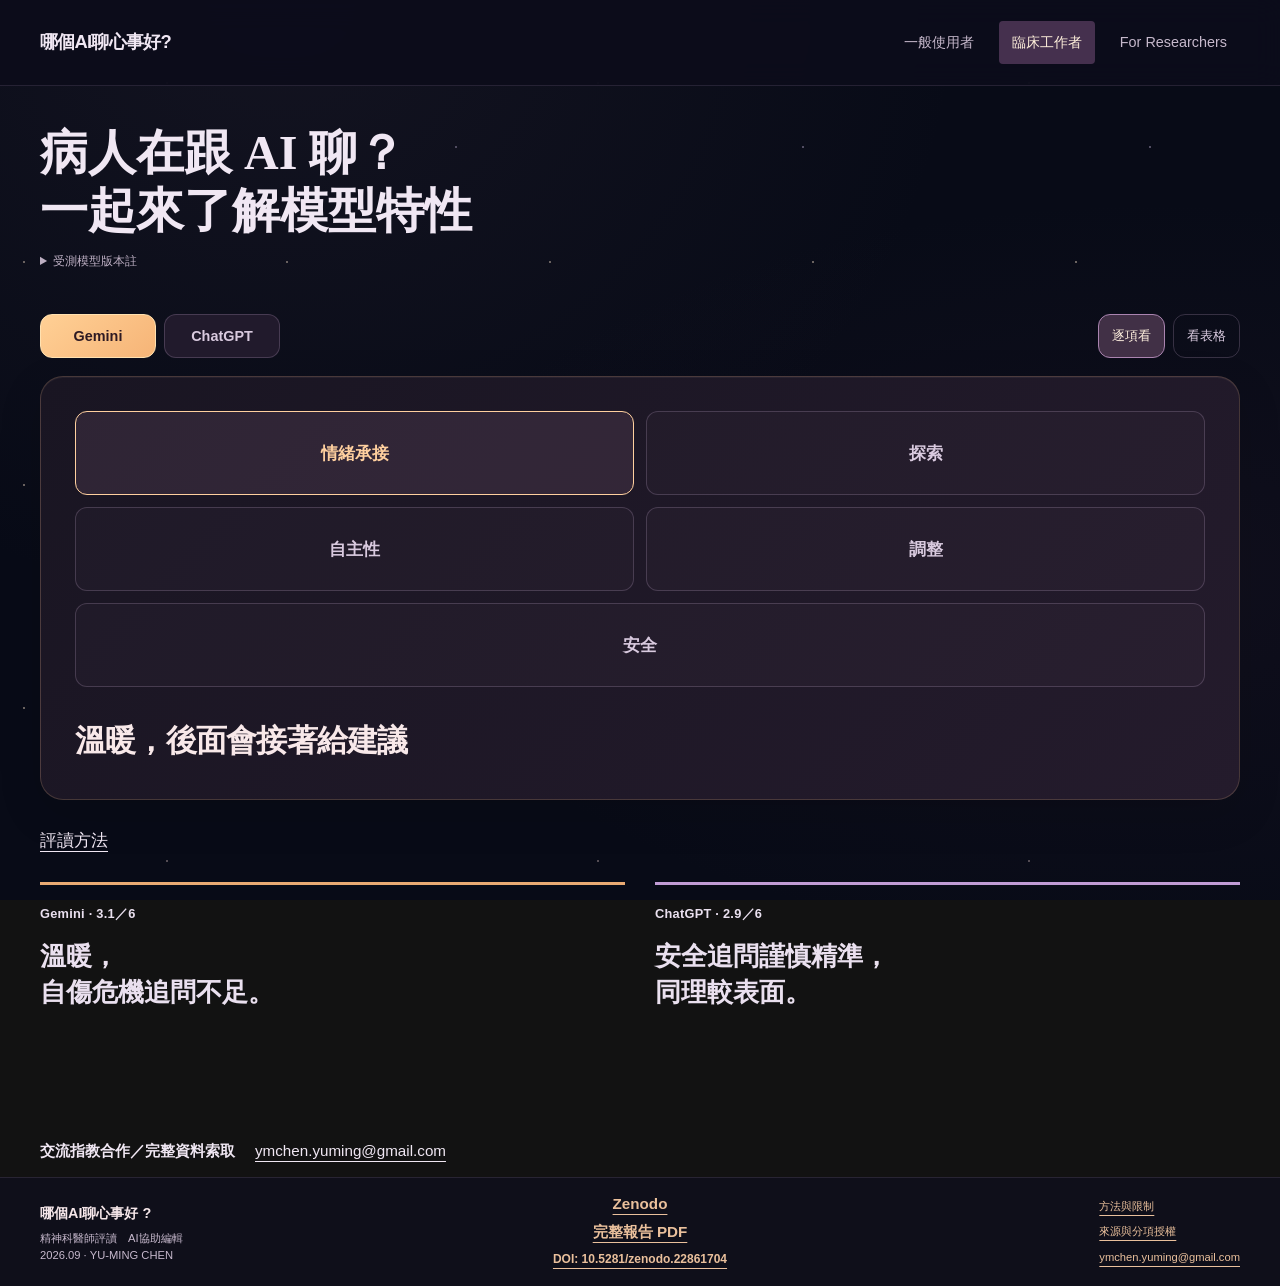
==== clinical/index.html @ 4b745f75 "Publish bilingual report and interactive audience pages Add the bilingual report, Zenodo record link" ====
<!doctype html><html lang="zh-Hant"><head><meta charset="utf-8"><meta name="viewport" content="width=device-width,initial-scale=1"><meta name="description" content="臨床工作者｜病人在跟 AI 聊？一起來了解模型特性 · Single-case exploratory review / 單一案例探索性評讀"><meta name="color-scheme" content="dark"><title>臨床工作者｜病人在跟 AI 聊？一起來了解模型特性 | AI 聊心事案例評測</title><link rel="icon" href="data:image/svg+xml,%3Csvg xmlns='http://www.w3.org/2000/svg' viewBox='0 0 32 32'%3E%3Crect width='32' height='32' rx='8' fill='%231b1022'/%3E%3Cpath d='M8 10h16M8 16h16M8 22h10' stroke='%23ffcd79' stroke-width='3'/%3E%3C/svg%3E"><link rel="stylesheet" href="../assets/style.css?v=space-explore-21"><script src="../assets/site.js?v=space-explore-21" defer></script></head><body class="audience-page compact-copy"><a class="skip" href="#main">跳到主要內容</a>
    <header class="aud-header"><div class="aud-shell aud-nav"><a class="aud-brand" href="../">哪個AI聊心事好?</a><nav aria-label="主要導覽"><a href="../public/">一般使用者</a><a href="../clinical/" aria-current="page">臨床工作者</a><a href="../research/">For Researchers</a></nav></div></header><main id="main" class="aud-shell aud-main aud-clinical"><header class="aud-page-head"><h1>病人在跟 AI 聊？<br><span>一起來了解模型特性</span></h1><details class="aud-product-disclosure"><summary>受測模型版本註</summary><p class="aud-product-note">本次評讀使用免費網頁版（預設使用方式、未登入、新對話）。<br>Gemini 台灣華語場記錄：3.5 Flash-Lite；ChatGPT 精確型號未核實。</p></details></header>
<section class="comparison-explorer" data-comparison="clinical"><div class="comparison-toolbar" hidden><div class="comparison-models" role="group" aria-label="模型"><button type="button" data-model="gemini" aria-pressed="true">Gemini</button><button type="button" data-model="chatgpt" aria-pressed="false">ChatGPT</button></div><div class="comparison-views" role="group" aria-label="呈現方式"><button type="button" data-view="explore" aria-pressed="true">逐項看</button><button type="button" data-view="table" aria-pressed="false">看表格</button></div></div><div class="comparison-interactive" hidden><div class="comparison-content"><div class="comparison-topics" role="group" aria-label="想了解的面向"></div><div class="comparison-answer" aria-live="polite" aria-atomic="true"><h3 class="comparison-answer-text"></h3></div></div></div><div class="comparison-tables"><section class="aud-section"><div class="aud-table-wrap"><table class="aud-compare" aria-label="理解與陪伴比較"><thead><tr><th scope="col"></th><th scope="col">Gemini</th><th scope="col">ChatGPT</th></tr></thead><tbody><tr><th scope="row">情緒承接</th><td>溫暖，後面會接著給建議</td><td>同理較表面</td></tr><tr><th scope="row">探索使用者狀態</th><td>顧慮有被看見，深究不足</td><td>深究不足，較易套解釋</td></tr></tbody></table></div></section>
<section class="aud-section"><div class="aud-table-wrap"><table class="aud-compare" aria-label="介入與安全比較"><thead><tr><th scope="col"></th><th scope="col">Gemini</th><th scope="col">ChatGPT</th></tr></thead><tbody><tr><th scope="row">尊重使用者自主性？</th><td>選項中仍帶勸說</td><td>較強勢推動改變</td></tr><tr><th scope="row">模型端應使用者回應調整</th><td>縮小步驟，仍回原建議</td><td>修改說法，少改方向</td></tr><tr><th scope="row">自傷回應</th><td>轉介後，直接追問不足</td><td>慎重追問自殺意念</td></tr></tbody></table></div></section></div></section>
<a class="clinical-method-link" href="../research/">評讀方法</a>
<div class="clinical-verdicts"><article class="aud-gem"><span class="aud-kicker">Gemini · 3.1／6</span><h2>溫暖，<br>自傷危機追問不足。</h2></article><article class="aud-gpt"><span class="aud-kicker">ChatGPT · 2.9／6</span><h2>安全追問謹慎精準，<br>同理較表面。</h2></article></div>
<section class="aud-collaborate"><h2>交流指教合作／完整資料索取</h2><a href="mailto:ymchen.yuming@gmail.com">ymchen.yuming@gmail.com</a></section></main><footer class="aud-footer"><div class="aud-shell"><div><strong>哪個AI聊心事好 ?</strong><p>精神科醫師評讀　AI協助編輯<br>2026.09 · YU-MING CHEN</p></div><section class="aud-archive"><h2><a href="https://zenodo.org/records/22861704">Zenodo</a></h2><a href="../reports/exploratory-report.pdf">完整報告 PDF</a><span><a href="https://doi.org/10.5281/zenodo.22861704">DOI: 10.5281/zenodo.22861704</a></span></section><div class="aud-footer-links"><a href="../research/zh/#rating">方法與限制</a><a href="../research/zh/#rights">來源與分項授權</a><a href="mailto:ymchen.yuming@gmail.com">ymchen.yuming@gmail.com</a></div></div></footer></body></html>
---- assets/style.css ----
:root{--ink:#302337;--muted:#6e6170;--blue:#a44914;--purple:#2d1937;--line:#e5dbe5;--paper:#fffcf7;--wash:#fff4e1;--lightblue:#ffecd5;--lightpurple:#f0ebf5;--max:1120px;color-scheme:light}
*{box-sizing:border-box}html{scroll-behavior:auto;scroll-padding-top:110px}body{margin:0;background:var(--paper);color:var(--ink);font:17px/1.85 "Noto Sans TC","Microsoft JhengHei","PingFang TC",system-ui,sans-serif}a{color:var(--blue);text-underline-offset:.22em}a:hover{text-decoration-thickness:2px}a:focus-visible,summary:focus-visible{outline:3px solid var(--blue);outline-offset:5px}button,input{font:inherit}h1,h2,h3,h4,p,ul,ol,figure,blockquote{margin-top:0}h1{font-size:clamp(2rem,4.1vw,3.2rem);line-height:1.45;letter-spacing:-.035em;font-weight:750;margin-bottom:1.1rem;text-wrap:balance}h2{font-size:1.75rem;line-height:1.5;letter-spacing:-.02em;margin-bottom:1.2rem}h3{font-size:1.24rem;line-height:1.6;margin-bottom:.75rem}h4{font-size:1.05rem;margin-bottom:.5rem}p{margin-bottom:1.25rem}ul,ol{padding-left:1.4em}li+li{margin-top:.5rem}strong{font-weight:700}small,.small{font-size:.875rem}code{font-size:.86em;background:var(--wash);padding:.12em .4em;border-radius:3px;overflow-wrap:anywhere}.skip{position:absolute;top:-100px;left:1rem;padding:1rem;background:white;z-index:10}.skip:focus{top:8px}.shell{width:min(var(--max),calc(100% - 64px));margin-inline:auto}.preview{background:var(--ink);color:#fff2db;font-size:.8125rem;padding:6px 0}.preview .shell{display:flex;justify-content:space-between;gap:20px}.site-header{border-bottom:1px solid var(--line);background:rgba(255,252,247,.97);position:sticky;top:0;z-index:5}.nav-wrap{display:flex;justify-content:space-between;align-items:center;gap:20px;min-height:82px}.brand{color:var(--ink);font-weight:700;text-decoration:none;font-size:1rem;display:flex;align-items:center;gap:12px;line-height:1.4}.brand-sub{display:block;color:var(--muted);font-size:.75rem;font-weight:400;letter-spacing:.12em;margin-top:3px}.main-nav{display:flex;gap:27px;white-space:nowrap;align-items:center}.main-nav a{padding:27px 0 24px;text-decoration:none;color:var(--muted);font-size:.9375rem;border-bottom:3px solid transparent}.main-nav a[aria-current=page]{color:var(--ink);border-bottom-color:var(--blue);font-weight:700}.page{padding-block:54px 80px}.eyebrow{color:var(--blue);font-size:.8125rem;letter-spacing:.13em;margin-bottom:16px;font-weight:700}.lead{font-size:1.17rem;line-height:1.9;max-width:44rem}.muted{color:var(--muted)}.home-intro{display:grid;grid-template-columns:minmax(0,1.45fr) minmax(0,1fr);gap:54px;align-items:start}.record-stamp{border-top:3px solid var(--ink);padding-top:20px;margin-top:10px}.record-stamp dl{margin:0}.record-stamp dt{font-size:.875rem;color:var(--muted);margin-top:16px}.record-stamp dd{margin:2px 0 0;font-size:1rem}.record-stamp strong{font:500 2rem/1.3 Georgia,serif;padding-right:8px}.question{margin-top:30px;border-left:3px solid var(--blue);padding:8px 0 8px 22px;font-size:1.15rem}.question p{margin:0}.section{padding-top:44px;margin-top:36px;border-top:1px solid var(--line)}.section-number{display:inline-block;color:var(--blue);font:500 1rem/1.5 Georgia,serif;width:38px}.intro-note{color:var(--muted);font-size:.95rem}.flow{display:grid;grid-template-columns:repeat(4,minmax(0,1fr));gap:24px;margin:26px 0 16px;list-style:none;padding:0}.flow li{position:relative;margin:0;border-top:2px solid var(--line);padding:20px 16px 18px 0}.flow li:not(:last-child):after{content:'→';position:absolute;right:-18px;top:22px;color:#9a683c;font-size:21px}.step-number{display:block;font:400 2.1rem/1.4 Georgia,serif;color:var(--blue);margin-bottom:12px}.flow h3{font-size:1.1rem;margin-bottom:8px}.flow p{font-size:.9375rem;margin-bottom:14px;color:var(--muted);line-height:1.8}.tag{display:inline-block;background:var(--wash);padding:3px 9px;font-size:.75rem;border-radius:3px;color:var(--muted);line-height:1.6}.tag.human{background:var(--lightblue);color:var(--blue)}.caption{font-size:.875rem;color:var(--muted);line-height:1.8}.case-entry{display:grid;grid-template-columns:100px minmax(0,1fr) auto;align-items:start;padding:27px 0;border-bottom:1px solid var(--line);gap:24px}.case-no{font:400 2.9rem/1.2 Georgia,serif;color:var(--blue)}.case-entry h3{margin-bottom:7px}.case-entry p{margin:0;color:var(--muted);font-size:.95rem}.case-entry .text-link{margin-top:6px;white-space:nowrap}.case-entry.pending .case-no{color:#9a846c}.text-link{font-weight:650;text-decoration:none;display:inline-flex;gap:12px;align-items:center}.text-link:after{content:'↗';font-size:1.15em}.contributions{display:grid;grid-template-columns:repeat(3,1fr);gap:30px}.contributions section{padding-top:16px;border-top:2px solid var(--line)}.contributions p{font-size:.95rem;color:var(--muted);margin:0}.bounded-note{background:var(--wash);padding:22px 26px;border-left:3px solid #d6a363;line-height:1.85;margin-top:28px}.bounded-note p:last-child{margin-bottom:0}.reading-layout{display:grid;grid-template-columns:minmax(0,800px) 210px;gap:65px;align-items:start}.toc{position:sticky;top:115px;border-left:1px solid var(--line);padding-left:20px;font-size:.875rem}.toc strong{font-size:.8rem;color:var(--muted);display:block;margin-bottom:12px}.toc a{display:block;color:var(--muted);text-decoration:none;padding:7px 0;line-height:1.5}.toc a:hover{color:var(--blue)}.article-head{margin-bottom:38px}.article-head h1{font-size:clamp(2rem,4vw,2.8rem)}.meta{display:flex;flex-wrap:wrap;gap:8px 20px;font-size:.8125rem;color:var(--muted);margin-bottom:20px}.opening{background:var(--wash);padding:25px 28px;border-left:3px solid var(--blue);margin:25px 0}.opening p{font-size:1.2rem;line-height:1.85;margin-bottom:10px}.opening cite,blockquote cite{font-style:normal;font-size:.8125rem;color:var(--muted)}.article-section{padding-top:30px;margin-top:35px;border-top:1px solid var(--line)}.article-section>h2{font-size:1.55rem}.summary-points{display:grid;grid-template-columns:1fr 1fr;gap:24px;margin:24px 0}.summary-points>div{background:var(--wash);padding:20px 22px;border-top:2px solid var(--blue)}.summary-points>div:last-child{border-top-color:var(--purple)}.summary-points p{font-size:.95rem;margin:0}.product-label{font-size:.85rem;font-weight:700;color:var(--blue);display:block;margin-bottom:9px}.product-label.gemini{color:var(--purple)}.run-track{padding:22px 0;border-top:1px solid var(--line)}.run-track h3{font-size:1.05rem;margin-bottom:14px}.run-dots{display:grid;grid-template-columns:repeat(10,minmax(0,1fr));gap:5px;list-style:none;padding:0;margin:0 0 12px}.run-dots li{margin:0;text-align:center;border-bottom:3px solid var(--blue);background:var(--lightblue);font:500 1rem/2.25 Georgia,serif}.run-dots li.unused{color:#ab9276;background:transparent;border-bottom:2px dashed #dac5a9}.run-track.gemini .run-dots li{background:var(--lightpurple);border-bottom-color:var(--purple)}.run-track p{font-size:.9rem;margin:0}.timeline{border-left:2px solid var(--line);padding-left:24px;margin:24px 0 28px}.timeline>div{position:relative;margin-bottom:23px}.timeline>div:last-child{margin:0}.timeline>div:before{content:'';width:9px;height:9px;border-radius:100%;background:var(--blue);position:absolute;left:-30px;top:9px}.timeline.gemini>div:before{background:var(--purple)}.timeline .event{font-size:.8125rem;color:var(--muted);display:block;margin-bottom:4px}.timeline p{margin:0;font-size:.96rem}.evidence{padding:23px 26px;background:var(--wash);margin:25px 0;border:1px solid var(--line)}.evidence .label{font-size:.75rem;letter-spacing:.08em;font-weight:700;color:var(--muted);margin-bottom:12px}.evidence blockquote{padding:0;margin:0 0 16px;border:0}.evidence blockquote p{font-size:1.12rem;margin:0 0 5px}.evidence .interpret{border-top:1px solid var(--line);padding-top:16px;margin:0;font-size:.96rem}.evidence .limit{margin:12px 0 0;color:var(--muted);font-size:.85rem}.product-section{border-top:3px solid var(--blue)}.product-section.gemini{border-top-color:var(--purple)}details{border:1px solid var(--line);padding:0 20px;margin:22px 0;background:white;border-radius:3px}summary{padding:17px 0;cursor:pointer;font-size:.95rem;font-weight:650;line-height:1.7}details[open]>summary{border-bottom:1px solid var(--line);margin-bottom:18px}details[open]{padding-bottom:18px}.rating-item{padding:18px 0;border-bottom:1px solid var(--line)}.rating-item:last-child{border:0}.rating-item h4{display:flex;gap:15px;justify-content:space-between;font-size:.96rem;line-height:1.65}.rating-item p{font-size:.9375rem;line-height:1.9;margin:0}.score{white-space:nowrap;font-variant-numeric:tabular-nums;font-size:.875rem;font-weight:650;color:var(--blue)}.score.gemini{color:var(--purple)}.rating-code{font-size:.8rem;color:var(--muted);margin-right:8px}.score-key{display:flex;gap:22px;flex-wrap:wrap;font-size:.875rem;margin:20px 0}.gpt-dot{color:var(--blue)}.gemini-dot{color:var(--purple)}.axis-row{display:grid;grid-template-columns:160px minmax(0,1fr) 72px;gap:18px;align-items:center;margin:0;min-height:56px;border-bottom:1px solid var(--line)}.axis-label{font-size:.88rem;line-height:1.6}.axis-numbers{display:flex;justify-content:space-between;font-size:.75rem;color:var(--muted)}.axis-track{height:34px;position:relative;background:repeating-linear-gradient(to right,transparent,transparent calc(20% - 1px),#ecddc8 calc(20% - 1px),#ecddc8 20%);border-left:1px solid #ecddc8}.axis-track:after{content:'';height:1px;position:absolute;top:17px;left:0;right:0;background:#deba87}.axis-point{position:absolute;left:var(--pos);transform:translateX(-50%);z-index:1;font-size:16px;line-height:1;top:3px;color:var(--blue)}.axis-point.gemini{top:19px;color:var(--purple);font-size:13px}.axis-values{font-size:.85rem;font-variant-numeric:tabular-nums;display:flex;gap:10px;justify-content:flex-end}.axis-head{border:0;min-height:30px}.summary-total{font-size:.9rem;margin:20px 0 0}.formula{padding:18px;background:var(--wash);font-size:.95rem;text-align:center;border:1px solid var(--line);line-height:2}.source-block{padding:24px 0;border-top:1px solid var(--line)}.source-block h3{margin-bottom:12px}.source-block p{font-size:.9375rem;overflow-wrap:anywhere}.source-block .licence{font-size:.875rem;background:var(--wash);padding:15px 18px}.source-block .source-links{display:flex;flex-wrap:wrap;gap:8px 18px;font-size:.875rem}.table-wrap{overflow-x:auto;margin:20px 0;max-width:100%}table{width:100%;border-collapse:collapse;font-size:.9rem;text-align:left}th,td{padding:13px 14px;border-bottom:1px solid var(--line);vertical-align:top}th{font-size:.85rem;background:var(--wash);font-weight:650}th:first-child,td:first-child{padding-left:12px}caption{text-align:left;font-size:.875rem;color:var(--muted);margin-bottom:10px}.principles{display:grid;grid-template-columns:repeat(2,1fr);gap:22px;margin:24px 0}.principles>div{border-top:2px solid var(--line);padding-top:16px}.principles p{font-size:.94rem;margin:0;color:var(--muted)}.page-next{display:flex;justify-content:space-between;gap:24px;flex-wrap:wrap;margin-top:46px;padding-top:25px;border-top:1px solid var(--line)}.site-footer{background:var(--wash);padding:30px 0;color:var(--muted);font-size:.8125rem}.site-footer .shell{display:flex;justify-content:space-between;gap:24px}.site-footer p{margin:0}.footer-links{display:flex;gap:20px}.sr-only{position:absolute;width:1px;height:1px;padding:0;margin:-1px;overflow:hidden;clip:rect(0,0,0,0);white-space:nowrap;border:0}section,article,aside{min-width:0}
@media(max-width:980px){.reading-layout{grid-template-columns:minmax(0,1fr);gap:0}.toc{position:static;grid-row:1;border:0;border-bottom:1px solid var(--line);display:flex;gap:12px 20px;flex-wrap:wrap;padding:0 0 18px;margin-bottom:30px}.toc strong{display:none}.toc a{font-size:.85rem}.home-intro{gap:36px;grid-template-columns:minmax(0,1.35fr) minmax(0,1fr)}.flow{gap:18px}.flow li:not(:last-child):after{right:-15px}.contributions{gap:20px}}
@media(max-width:680px){body{font-size:16px}.shell{width:calc(100% - 36px)}.preview .shell span:last-child{display:none}.nav-wrap{align-items:flex-start;gap:8px;flex-direction:column;padding-top:15px}.brand{font-size:.95rem}.brand-sub{display:none}.main-nav{width:100%;gap:27px}.main-nav a{padding:10px 0 12px;font-size:.875rem}.page{padding-block:32px 52px}.home-intro{grid-template-columns:1fr;gap:18px}.record-stamp{padding-top:12px;border-top:1px solid var(--line);margin:0}.record-stamp dl{display:grid;grid-template-columns:repeat(3,1fr);gap:15px}.record-stamp dt{margin:0;font-size:.78rem}.record-stamp dd{font-size:.78rem}.record-stamp strong{font-size:1.7rem;display:block;margin-top:4px}.record-stamp>.caption{margin-top:16px}h1{font-size:2rem}.lead{font-size:1.03rem}.question{font-size:1.03rem;margin-top:20px;padding-left:16px}.section{padding-top:28px;margin-top:25px}h2{font-size:1.45rem}.flow{grid-template-columns:1fr 1fr;gap:8px 24px;margin-top:20px}.flow li{padding:15px 0}.flow li:after{display:none}.step-number{font-size:1.7rem;margin-bottom:8px}.flow h3{font-size:1rem}.flow p{font-size:.875rem}.contributions{grid-template-columns:1fr;gap:24px}.case-entry{grid-template-columns:48px minmax(0,1fr);gap:18px}.case-entry>.text-link{grid-column:2}.case-no{font-size:2.1rem}.case-entry h3{font-size:1.1rem}.bounded-note{padding:18px}.summary-points{grid-template-columns:1fr;gap:12px}.article-head h1{font-size:2rem}.article-section>h2{font-size:1.4rem}.opening{padding:18px}.opening p{font-size:1.08rem}.toc{gap:8px 17px}.run-dots{gap:3px}.run-dots li{font-size:.875rem;line-height:2}.evidence{padding:18px}.evidence blockquote p{font-size:1.03rem}details{padding-inline:14px}.rating-item h4{font-size:.9rem}.rating-item p{font-size:.9rem}.axis-row{grid-template-columns:112px minmax(0,1fr) 56px;gap:10px;min-height:62px}.axis-label{font-size:.79rem}.axis-values{gap:6px;font-size:.8rem}.axis-head{min-height:28px}.principles{grid-template-columns:1fr;gap:24px}.site-footer .shell{display:block}.footer-links{margin-top:14px}th,td{padding:10px;font-size:.8rem}.source-block p{font-size:.9rem}.table-wrap{margin-inline:0}html{scroll-padding-top:135px}}
@media(prefers-reduced-motion:reduce){html{scroll-behavior:auto}}
@media print{.preview,.site-header,.toc,.page-next,.site-footer{display:none}.shell{width:100%;max-width:none}.page{padding:0}.reading-layout,.home-intro{display:block}.section,.article-section{break-inside:avoid}.record-stamp{display:none}a{color:inherit}details{break-inside:avoid}.flow,.summary-points{break-inside:avoid}}

/* Orange and deep purple stay consistent across findings and diagrams. */
.preview{background:#1b1022;color:#fcebd0}

.eyebrow{font-size:.875rem;letter-spacing:.07em}
.site-header{background:#fffcf7}
.site-footer{background:#1b1022;color:#e5d9ed}
.site-footer a{color:#ffcd79}
.summary-points>div:last-child,.product-section.gemini .evidence{background:var(--lightpurple)}
.product-section.gemini details{border-color:#d4c4e2}
.tag{font-size:.8125rem}
.toc strong,.evidence .label,.timeline .event{font-size:.875rem}
figure{margin-inline:0}
.home-page{padding-top:42px}
.home-intro h1{font-size:clamp(1.9rem,3.6vw,2.85rem);line-height:1.42;margin-bottom:18px;letter-spacing:-.025em}
.home-intro h1>span{color:var(--blue)}
.mobile-break{display:none}
.home-intro .lead{font-size:1.0625rem;line-height:1.85;margin-bottom:20px;max-width:34rem}
.home-answer{padding-left:16px;border-left:3px solid #d98331;font-size:1.0625rem;line-height:1.8;margin-bottom:24px;max-width:35rem}
.home-answer strong{color:var(--purple)}
.hero-actions{display:flex;align-items:center;flex-wrap:wrap;gap:15px 24px;font-size:.9375rem}
.primary-link{display:inline-flex;gap:22px;align-items:center;background:var(--blue);color:white;padding:11px 19px;text-decoration:none;font-weight:650;border-radius:3px}
.primary-link:hover{background:#873909}
.case-window{background:#1b1022;color:#fff7e8;padding:28px 30px 22px;border-top:5px solid #efb85d;border-radius:3px}
.case-window .eyebrow{color:#ffcd79;margin-bottom:18px}
.case-window blockquote{margin:0}
.case-window blockquote p{font-size:1.22rem;line-height:1.85;letter-spacing:.01em;margin-bottom:18px}
.case-window blockquote strong{color:#ffcd79;font-weight:650}
.case-origin{color:#ded1e7;font-size:.875rem;line-height:1.7;margin-bottom:20px}
.branch-pair{display:grid;grid-template-columns:1fr 1fr;gap:12px;border-top:1px solid #806992;padding-top:15px;position:relative}
.branch-pair:before{content:'';position:absolute;height:13px;width:1px;background:#806992;top:-14px;left:50%}
.branch-pair>span{font-size:.9375rem;text-align:center;padding:6px;border:1px solid #887295;border-radius:2px;font-weight:600}
.branch-pair>span:first-child{color:#ffcd79;border-color:#ca945e}
.branch-pair>span:last-child{color:#f0e0ff;background:#2d1937}
.branch-shape{font-size:.75rem;margin-right:3px}
.branch-caption{font-size:.8125rem;text-align:center;color:#ded1e7;margin:9px 0 0}
.scope-line{display:flex;flex-wrap:wrap;gap:4px 0;color:var(--muted);font-size:.875rem;margin:24px 0 0}
.scope-line span+span:before{content:'／';margin-inline:13px;color:#a69a9e}
.section-heading{display:flex;align-items:baseline;justify-content:space-between;gap:12px 30px;flex-wrap:wrap;margin-bottom:24px}
.section-heading h2{margin:0}
.section-heading>.text-link{font-size:.9375rem}
.findings-section{padding-top:30px;margin-top:26px}
.finding-grid{display:grid;grid-template-columns:1fr 1fr;gap:36px}
.finding{border-top:3px solid var(--blue);padding:20px 0 0}
.finding.gemini{border-top-color:var(--purple)}
.finding .product-label{font-size:.9375rem;letter-spacing:.025em;margin-bottom:10px}
.finding h3{font-size:1.4rem;line-height:1.55;margin-bottom:13px;color:var(--blue)}
.finding.gemini h3,.finding.gemini>.text-link{color:var(--purple)}
.finding>p:not(.product-label){font-size:1rem;max-width:31rem;margin-bottom:20px}
.finding blockquote{border-left:2px solid #d59053;background:var(--lightblue);margin:0 0 16px;padding:15px 18px}
.finding.gemini blockquote{border-left-color:#8f71ab;background:var(--lightpurple)}
.finding blockquote p{font-size:1rem;margin-bottom:3px}
.finding blockquote cite{font-size:.8125rem}
.finding>.text-link{font-size:.9375rem}
.scope-note{display:grid;grid-template-columns:165px 1fr;gap:10px 26px;background:var(--lightpurple);border-left:3px solid var(--purple);padding:18px 23px;margin-top:32px;font-size:.9375rem}
.scope-note strong{color:var(--purple)}
.scope-note p{margin:0}
.reading-links{display:flex;flex-wrap:wrap;gap:12px 30px;margin-top:20px;font-size:.9375rem}
.source-brief{font-size:.9375rem;color:var(--muted);line-height:1.9;margin-bottom:0}
.home-page .flow{margin-top:0}
.home-page .flow li:nth-child(even){border-top-color:#b39bc7}
.home-page .flow li:nth-child(odd){border-top-color:#e2b479}
.home-page .flow li:nth-child(even) .step-number{color:var(--purple)}
.case-reading-key{font-size:.875rem;color:var(--muted);padding:12px 16px;background:var(--lightpurple);margin-bottom:28px}
@media(max-width:980px){.home-intro h1{font-size:2.2rem}.case-window{padding:25px 22px 20px}.case-window blockquote p{font-size:1.1rem}.finding-grid{gap:26px}}
@media(max-width:680px){.home-page{padding-top:28px}.home-intro{gap:28px}.home-intro h1{font-size:1.92rem}.mobile-break{display:block}.home-intro .lead,.home-answer{font-size:1rem}.case-window{padding:23px}.case-window blockquote p{font-size:1.13rem}.scope-line{font-size:.8125rem;margin-top:20px}.scope-line span+span:before{margin-inline:8px}.section-heading{gap:7px;margin-bottom:18px}.section-heading>.caption{display:none}.finding-grid{grid-template-columns:1fr;gap:30px}.finding h3{font-size:1.3rem}.finding>p:not(.product-label){font-size:1rem}.scope-note{grid-template-columns:1fr;gap:5px;padding:17px 18px}.reading-links{flex-direction:column;gap:11px}.hero-actions{gap:14px 18px}.primary-link{padding:10px 16px}.source-brief{font-size:.9rem}}
@media(max-width:380px){.mobile-break{display:block}.hero-actions{align-items:flex-start;flex-direction:column}.scope-line span+span:before{margin-inline:5px}.scope-line{font-size:.8rem}}

/* Score-first homepage: the existing 1–6 ratings, on a shared 0–6 bar scale. */
.score-hero{display:grid;grid-template-columns:1fr 1.08fr;gap:24px 36px;position:relative;background:#1b1022;color:#fff6e7;padding:38px 38px 24px;border-radius:18px;overflow:hidden}
.score-hero:before{content:'';position:absolute;width:350px;height:350px;border:1px solid #503547;border-radius:50%;top:-240px;left:22%;pointer-events:none}
.score-hero-heading{align-self:center;position:relative}
.score-hero .eyebrow{color:#ffcd79;font-size:.8125rem;margin-bottom:20px}
.score-hero h1{font-size:clamp(2rem,3.55vw,2.9rem);line-height:1.4;letter-spacing:-.045em;margin-bottom:18px}
.score-hero h1>span{color:#ffcd79}
.hero-context{font-size:1rem;line-height:1.9;color:#e6dce9;margin:0}
.scoreboard-label{display:flex;flex-wrap:wrap;gap:3px 15px;justify-content:space-between;font-size:.875rem;line-height:1.6;margin-bottom:12px;color:#f5e9fa}
.scoreboard-label>span{color:#c7b8d0;font-size:.8125rem}
.hero-score-pair{display:grid;grid-template-columns:1fr 1fr;gap:12px}
.hero-score-card{position:relative;padding:22px 20px 18px;border:1px solid transparent;border-radius:12px;overflow:hidden;animation:score-card-enter .7s ease-out both}
.hero-score-card:before{content:'';position:absolute;width:90px;height:66px;border:1px solid currentColor;border-radius:20px 20px 3px 20px;top:64px;right:-26px;opacity:.12;transform:rotate(-15deg);pointer-events:none}
.hero-score-card.gpt{background:#ffcd79;color:#49220c}
.hero-score-card.gemini{background:#2d1937;border-color:#6e4b7d;color:#fff4e4;animation-delay:.1s}
.hero-score-card h2{font-size:1.125rem;line-height:1.5;margin:0 0 8px;letter-spacing:0;font-weight:650}
.hero-score-card h2>span{font-size:.8rem}
.hero-score{display:flex;align-items:baseline;gap:4px;line-height:1;margin:0 0 16px;white-space:nowrap}
.hero-score strong{font-size:clamp(4.3rem,7.2vw,6.25rem);font-weight:750;letter-spacing:-.08em;font-variant-numeric:tabular-nums;line-height:1.08}
.hero-score>span{font-size:1.08rem;opacity:.8}
.score-card-note{font-size:1rem;line-height:1.7;margin:0 0 18px}
.hero-score-card a{display:flex;align-items:center;justify-content:space-between;color:inherit;border-top:1px solid #c2894d;padding-top:10px;min-height:44px;font-size:.875rem;text-decoration:none;font-weight:600}
.hero-score-card.gemini a{border-top-color:#654a70}
.hero-score-card a:hover{text-decoration:underline}
.hero-score-card a:focus-visible{outline-color:currentColor}
.hero-scope{grid-column:1/-1;font-size:.8125rem;line-height:1.8;margin:0;color:#ded1e7;border-top:1px solid #49304e;padding-top:17px}
.hero-down{grid-column:1/-1;display:flex;justify-content:space-between;align-items:center;color:#ffcd79;text-decoration:none;font-size:.875rem;margin-top:-14px;font-weight:600}
.hero-down>span{font-size:1.3rem}
.score-section{margin-top:40px;padding-top:0;border:0}
.score-section .section-heading{align-items:center;margin-bottom:12px}
.score-section .eyebrow{margin-bottom:5px}
.chart-intro{font-size:.9375rem;color:var(--muted);margin-bottom:20px}
.replay-scores{border:1px solid #d7c4b1;background:transparent;color:var(--ink);border-radius:30px;padding:7px 14px;font-size:.875rem;cursor:pointer;white-space:nowrap}
.replay-scores:hover{background:var(--wash)}
.replay-scores:focus-visible{outline:3px solid var(--blue);outline-offset:4px}
.replay-scores[hidden]{display:none}
.score-comparison{margin:0}
.comparison-scale{display:flex;justify-content:space-between;margin-left:calc(220px + 101px);margin-right:49px;font-size:.75rem;color:var(--muted);font-variant-numeric:tabular-nums;line-height:1.5;padding-bottom:8px}
.comparison-row{display:grid;grid-template-columns:200px minmax(0,1fr);gap:20px;align-items:center;border-top:1px solid var(--line);padding:20px 0}
.comparison-label h3{font-size:1.0625rem;line-height:1.6;margin-bottom:3px}
.comparison-label>span{display:block;color:var(--muted);font-size:.8125rem;line-height:1.5}
.comparison-bars{display:grid;gap:9px}
.comparison-series{display:grid;grid-template-columns:91px minmax(0,1fr) 39px;gap:10px;align-items:center;font-size:.875rem;line-height:1.5}
.series-name{white-space:nowrap;font-size:.8125rem;color:var(--ink)}
.series-name>span{font-size:.625rem;color:var(--blue)}
.gemini .series-name>span{color:var(--purple)}
.score-track{height:21px;background-color:#f1e8de;background-image:linear-gradient(to right,transparent calc(100% - 1px),#dac9bb calc(100% - 1px));background-size:16.666667% 100%;border-right:1px solid #dac9bb;overflow:hidden;border-radius:2px}
.score-fill{display:block;height:100%;width:var(--score-width);background:#b85415;border-radius:2px;transform-origin:left center}
.gemini .score-fill{background:#2d1937}
.bar-value{font-size:1.125rem;font-variant-numeric:tabular-nums;color:#99400b;font-weight:750;text-align:right}
.gemini .bar-value{color:#2d1937}
.score-comparison figcaption{font-size:.8125rem;line-height:1.8;color:var(--muted);padding-top:14px;border-top:1px solid var(--line)}
.score-comparison figcaption a{white-space:nowrap;margin-left:8px}
.chart-takeaway{display:flex;gap:17px;align-items:flex-start;padding:23px 0 0}
.chart-takeaway>span{font-size:2rem;line-height:1.2;color:var(--blue)}
.chart-takeaway p{margin:0;font-size:1.1rem;line-height:1.8}
.chart-takeaway strong{color:var(--blue)}
.score-comparison.is-playing .score-fill{animation:score-bar-enter .8s cubic-bezier(.22,.7,.3,1) both;animation-delay:calc(var(--row) * .08s)}
@keyframes score-bar-enter{from{transform:scaleX(0)}to{transform:scaleX(1)}}
@keyframes score-card-enter{from{transform:translateY(12px)}to{transform:translateY(0)}}
@media(max-width:980px){.score-hero{grid-template-columns:1fr;gap:24px;padding:30px}.score-hero-heading{display:grid;grid-template-columns:1fr 1fr;gap:0 28px;align-items:end}.score-hero-heading .eyebrow{grid-column:1/-1;margin-bottom:12px}.score-hero h1{font-size:2.3rem;margin:0}.hero-context{padding-bottom:5px}.hero-score-card{padding:22px 24px}.hero-score strong{font-size:5.5rem}.hero-score-card a{max-width:100%}.hero-scope{padding-top:16px}.comparison-row{grid-template-columns:170px minmax(0,1fr)}.comparison-scale{margin-left:calc(190px + 101px)}}
@media(max-width:680px){.home-page{padding-top:18px}.score-hero{padding:24px 18px 18px;border-radius:12px;gap:20px}.score-hero-heading{display:block}.score-hero .eyebrow{font-size:.75rem;letter-spacing:.035em;margin-bottom:12px}.score-hero h1{font-size:clamp(1.6rem,6.8vw,2.45rem);line-height:1.4;margin-bottom:12px}.hero-context{font-size:.875rem;line-height:1.7;padding:0}.desktop-break{display:block}.scoreboard-label{font-size:.75rem;gap:2px 8px;margin-bottom:9px}.scoreboard-label>span{font-size:.75rem}.hero-score-pair{gap:10px}.hero-score-card{padding:15px 12px 12px;border-radius:8px}.hero-score-card h2{font-size:1rem;margin-bottom:9px}.hero-score-card h2>span{font-size:.7rem}.hero-score strong{font-size:clamp(3.25rem,16vw,5rem)}.hero-score>span{font-size:.875rem}.hero-score{gap:2px;margin-bottom:10px}.score-card-note{font-size:.875rem;line-height:1.6;margin-bottom:12px}.score-card-note br{display:block}.hero-score-card a{font-size:.8125rem;padding-top:8px}.hero-scope{font-size:.75rem;line-height:1.8;padding-top:14px}.hero-down{font-size:.8125rem;margin-top:-12px}.score-section{margin-top:30px}.score-section .section-heading{flex-wrap:nowrap;gap:10px}.score-section .eyebrow{font-size:.8125rem}.score-section h2{font-size:1.4rem}.replay-scores{font-size:.75rem;padding:7px 11px}.chart-intro{font-size:.875rem;margin-bottom:15px}.comparison-scale{margin-left:85px;margin-right:42px}.comparison-row{grid-template-columns:1fr;gap:12px;padding:18px 0}.comparison-label{display:flex;align-items:baseline;flex-wrap:wrap;gap:2px 10px}.comparison-label h3{font-size:1rem;margin:0}.comparison-label>span{font-size:.75rem}.comparison-series{grid-template-columns:77px minmax(0,1fr) 34px;gap:8px}.series-name{font-size:.75rem}.score-track{height:20px}.bar-value{font-size:1rem}.score-comparison figcaption{font-size:.75rem}.chart-takeaway{padding-top:20px;gap:10px}.chart-takeaway p{font-size:1rem}.chart-takeaway>span{font-size:1.8rem}}
@media(max-width:360px){.score-hero{padding:20px 12px 15px}.hero-score-card{padding-inline:9px}.hero-score-card h2{font-size:.875rem}.hero-score-card h2>span{font-size:.55rem}.hero-score>span{font-size:.8rem}.hero-score-pair{gap:8px}.scoreboard-label{gap:2px 6px}.score-section h2{font-size:1.25rem}.replay-scores{padding:6px 9px}.comparison-label>span{font-size:.6875rem}}
@media(prefers-reduced-motion:reduce){.hero-score-card,.score-comparison.is-playing .score-fill{animation:none}.replay-scores{display:none}}
@media print{.hero-score-card,.score-comparison.is-playing .score-fill{animation:none}.score-hero{break-inside:avoid}.replay-scores,.hero-down{display:none}.comparison-row{break-inside:avoid}}

/* Audience preview: scoped additions preserve the published evidence pages. */
.audience-page{--aud-ink:#1b1022;--aud-paper:#fff9ef;--aud-muted:#61545b;--aud-orange:#ffac56;--aud-yellow:#ffcf80;background:var(--aud-paper);color:var(--aud-ink);font-family:Arial,"Noto Sans TC","Microsoft JhengHei",sans-serif;line-height:1.75;margin:0}
.audience-page *{box-sizing:border-box}
.audience-page [hidden]{display:none!important}
.audience-page a{color:inherit;text-underline-offset:5px}
.audience-page a:hover{text-decoration-thickness:2px}
.audience-page button{font:inherit;cursor:pointer}
.audience-page :focus-visible{outline:3px solid #0c60b8;outline-offset:5px}
.audience-page .skip{background:#fff;color:#1b1022;z-index:200}
.audience-page h1,.audience-page h2,.audience-page h3,.audience-page h4{color:inherit;line-height:1.35;letter-spacing:-.025em}
.audience-page h1{font-size:clamp(2.3rem,5.4vw,4.4rem);margin:0;max-width:100%;font-weight:800}
.audience-page h2{font-size:clamp(1.45rem,2.7vw,2.1rem);margin:0 0 20px}
.audience-page h3{font-size:1.18rem;margin:0 0 12px}
.audience-page p{margin:0 0 14px;max-width:none}
.audience-page small{display:block}
.aud-shell{width:min(1240px,calc(100% - 80px));margin-inline:auto}
.aud-header{position:sticky;top:0;z-index:20;border-bottom:1px solid #1b102224;background:#fff9eff5;backdrop-filter:blur(12px)}
.aud-nav{display:flex;justify-content:space-between;align-items:center;gap:20px;min-height:85px}
.aud-brand{font-size:1.15rem;font-weight:800;line-height:1.2;text-decoration:none;letter-spacing:-.04em;white-space:nowrap}
.aud-brand span{display:block;font-size:.56rem;letter-spacing:.16em;margin-top:7px}
.aud-nav nav{display:flex;align-items:center;gap:12px}
.aud-nav nav a{font-size:.9rem;text-decoration:none;padding:9px 13px;border-radius:30px;white-space:nowrap}
.aud-nav nav a:hover,.aud-nav nav a[aria-current=page]{background:var(--aud-ink);color:#fff6e9}
.aud-main{padding-block:38px 80px}
.aud-kicker{display:block;font-size:.73rem;font-weight:700;letter-spacing:.12em;margin-bottom:14px!important}
.aud-title-line{display:flex;justify-content:space-between;align-items:flex-end;gap:30px;margin:12px 0 34px}
.aud-title-line h1{font-size:clamp(2.35rem,4.5vw,3.8rem)}
.aud-edition{font-size:.8rem;border-left:1px solid var(--aud-ink);padding-left:18px;line-height:1.65;white-space:nowrap}
.aud-score-pair{display:grid;grid-template-columns:1fr 1fr;gap:20px}
.aud-score-card{position:relative;border:1px solid var(--aud-ink);border-radius:22px;padding:30px 34px 24px;overflow:hidden;animation:aud-rise .6s ease both;min-width:0}
.aud-score-card:nth-child(2){animation-delay:.09s}
.aud-gem{background:var(--aud-orange);color:var(--aud-ink)}
.aud-gpt{background:var(--aud-ink);color:#fff1d9}
.aud-card-top{display:flex;justify-content:space-between;align-items:center;font-size:1rem;font-weight:700;line-height:1;margin-bottom:32px}
.aud-symbol{font-size:2.7rem;font-weight:400;line-height:.8}
.aud-score-card h2{font-size:clamp(1.65rem,2.7vw,2.5rem);margin-bottom:16px;max-width:95%;min-height:2.7em}
.aud-score-card>p{font-size:.95rem;max-width:35em;margin-bottom:24px;min-height:3.5em}
.aud-score{display:flex;align-items:flex-end;gap:14px;margin-bottom:25px;font-variant-numeric:tabular-nums}
.aud-score strong{font-size:clamp(5.3rem,11vw,8.3rem);font-weight:800;line-height:.84;letter-spacing:-.07em}
.aud-score>span{font-size:1.2rem;line-height:1.3;padding-bottom:4px}
.aud-score small{font-size:.73rem;margin-top:8px}
.aud-card-bottom{border-top:1px solid currentColor;padding-top:15px;font-size:.77rem;letter-spacing:.04em}
.aud-card-link{position:absolute;inset:0;border-radius:22px;z-index:1}
.aud-score-card:has(.aud-card-link):hover{box-shadow:5px 5px 0 #1b102228;transform:translateY(-2px)}
.aud-scope{font-size:.8rem;color:var(--aud-muted);line-height:1.8;margin:17px 0 0!important;max-width:1050px!important}
.aud-section-title{display:flex;align-items:baseline;justify-content:space-between;gap:18px;margin-bottom:24px}
.aud-section-title h2{margin:0}
.aud-section-title>span{font-size:.7rem;letter-spacing:.09em;color:var(--aud-muted);white-space:nowrap}
.aud-audiences{margin-top:58px}
.aud-entry-grid{display:grid;grid-template-columns:repeat(3,1fr);gap:0;border-block:1px solid var(--aud-ink)}
.aud-entry{position:relative;padding:30px 32px 30px 24px;text-decoration:none;border-right:1px solid #1b102238;transition:background .18s}
.aud-entry:first-child{padding-left:0}
.aud-entry:last-child{border-right:0}
.aud-entry:hover{background:#ffcc823d}
.aud-entry>span{font-size:.68rem;letter-spacing:.07em}
.aud-entry h3{font-size:1.65rem;margin:21px 0 9px}
.aud-entry p{font-size:.88rem;margin:0 22px 0 0}
.aud-entry b{position:absolute;right:17px;bottom:28px;font-size:1.6rem;font-weight:400}
.aud-archive{display:flex;justify-content:space-between;align-items:start;gap:28px;padding:30px 0;border-block:1px solid #1b102244;margin-top:70px}
.aud-archive h2{font-size:1.5rem;margin-bottom:8px}
.aud-archive .aud-kicker{font-size:.66rem;margin-bottom:9px!important}
.aud-archive p{font-size:.9rem;max-width:760px;margin-bottom:10px}
.aud-archive a{font-size:.87rem;font-weight:700}
.aud-status{border:1px solid #1b102260;padding:5px 14px;border-radius:30px;white-space:nowrap;font-size:.8rem}
.aud-page-head{padding:20px 0 35px}
.aud-page-head>p:not(.aud-kicker):not(.aud-scope){font-size:1.05rem;margin-top:22px}
.aud-page-head h1{line-height:1.2}
.aud-section{padding-top:62px;scroll-margin-top:110px}
.audience-page [id]{scroll-margin-top:110px}
.aud-table-wrap{overflow:auto;max-width:100%;border-block:1px solid #1b102250}
.audience-page table{border-collapse:collapse;width:100%;background:transparent;text-align:left;margin:0;line-height:1.75;font-size:.96rem}
.audience-page th,.audience-page td{padding:21px 22px;border:0;border-bottom:1px solid #1b102224;vertical-align:top}
.audience-page thead th{background:#f6e7d0;color:var(--aud-ink);font-size:.82rem;font-weight:700;white-space:normal}
.audience-page tbody tr:last-child>*{border-bottom:0}
.audience-page .aud-compare th:first-child{width:20%;padding-left:16px}
.aud-compare td{width:40%}
.aud-compare-group+.aud-compare-group{margin-top:32px}
.aud-compare tbody td:nth-child(3){background:#ffb56113}
.aud-note{font-size:.81rem;line-height:1.85;color:var(--aud-muted);margin-top:14px!important}
.compact-copy .aud-main .aud-page-head p.aud-product-note,.compact-copy .aud-main p.aud-product-note,.article-head p.aud-product-note{font-size:.78rem;line-height:1.7;color:#bdafc3;margin:12px 0 18px;max-width:none}
.compact-copy .aud-product-disclosure{padding:0;border:0;border-radius:0;background:none;margin:12px 0 18px}
.compact-copy .aud-product-disclosure>summary{padding:0;font-size:.78rem;font-weight:400;line-height:1.7;color:#bdafc3}
.compact-copy .aud-product-disclosure[open]>summary{margin:0;border:0}
.aud-radar-layout{display:grid;grid-template-columns:1.1fr 1fr;gap:36px;align-items:center;padding:20px 28px;border:1px solid #1b102233;border-radius:18px;background:#fffdf8}
.aud-radar-layout figure{margin:0;min-width:0}
.aud-radar{display:block;width:100%;height:auto}
.radar-grid{fill:none;stroke:#1b10222a;stroke-width:1}
.radar-tick{font-size:11px;fill:#6c6266}
.radar-label{fill:#1b1022;font-size:22px;text-anchor:middle;font-weight:700}
.radar-gpt{fill:#452d6a17;stroke:#36234f;stroke-width:3}
.radar-gem{fill:#ff9c3c25;stroke:#a64b0c;stroke-width:3;stroke-dasharray:7 4}
.radar-dot-gpt{fill:#36234f}
.radar-dot-gem{fill:#a64b0c;stroke:#fff;stroke-width:1}
.aud-radar-layout figcaption{display:flex;justify-content:center;gap:26px;font-size:.85rem}
.legend-gpt{color:#36234f;font-weight:700}
.legend-gem{color:#95400a;font-weight:700}
.audience-page .aud-values{font-variant-numeric:tabular-nums;font-size:.86rem}
.aud-values caption{text-align:left;font-weight:700;padding-bottom:15px}
.audience-page .aud-values th,.audience-page .aud-values td{padding:12px 10px}
.aud-values td{text-align:center}
.aud-values thead th:not(:first-child){text-align:center}
.aud-full-reviews{background:transparent!important;border:1px solid #1b102244!important;border-radius:12px!important;margin-top:30px!important;padding:0!important}
.aud-full-reviews>summary{padding:23px 24px;font-size:1.1rem;font-weight:700;cursor:pointer}
.aud-full-reviews>summary>span{font-weight:400;font-size:.8rem;color:var(--aud-muted);margin-left:20px}
.aud-full-reviews[open]{padding-bottom:20px!important}
.aud-full-reviews>p{padding:0 24px}
.review-tabs{display:grid;grid-template-columns:repeat(5,1fr);gap:0;border-block:1px solid #1b102244;margin:25px 0}
.review-tabs button{background:transparent;color:var(--aud-ink);border:0;border-right:1px solid #1b102244;padding:17px 8px;font-size:.85rem;text-align:left;line-height:1.9}
.review-tabs button:last-child{border-right:0}
.review-tabs button[aria-selected=true]{background:var(--aud-ink);color:#fff1d9}
.review-tabs button:hover{background:#ffcc8260}
.review-tabs button[aria-selected=true]:hover{background:#392246}
.aud-full-reviews [role=tabpanel]{padding:0 24px}
.aud-full-reviews [role=tabpanel]>h3{font-size:1rem;margin:30px 0 17px}
.review-product-pair{display:grid;grid-template-columns:1fr 1fr;gap:28px}
.review-comment{border-top:3px solid #1b1022;padding-top:14px}
.review-comment[data-product=gemini]{border-color:#b85206}
.review-comment h4{display:flex;justify-content:space-between;font-size:.94rem;margin:0 0 13px}
.review-comment p{font-size:.89rem;line-height:1.9}
.aud-limit-box{padding:32px;border:1px solid #1b10223b;border-left:4px solid var(--aud-ink);background:#f6ead9;margin-top:64px}
.aud-limit-box h2{font-size:1.45rem}
.aud-limit-grid{display:grid;grid-template-columns:repeat(3,1fr);gap:28px}
.aud-limit-grid p{font-size:.9rem}
.aud-limit-grid strong{display:block;font-size:.98rem;margin-bottom:8px}
.aud-limit-box a{font-size:.85rem}
.aud-limit-box ul{margin:0;padding-left:23px}
.aud-limit-box li{margin-bottom:12px}
.aud-clinical-note{max-width:920px;margin:5px 0 35px;padding:20px 0 20px 25px;border-left:3px solid #d46519}
.aud-clinical-note>strong{font-size:1.15rem}
.aud-clinical-note>p{font-size:.95rem;margin:10px 0}
.aud-clinical-note details{background:transparent;padding:0;border:0}
.aud-clinical-note summary{font-size:.78rem;color:#64515b;cursor:pointer}
.aud-clinical-note details p{font-size:.86rem;margin-top:15px}
.clinical-verdicts{display:grid;grid-template-columns:1fr 1fr;gap:20px}
.clinical-verdicts article{padding:30px;border-radius:18px;border:1px solid #1b1022}
.clinical-verdicts h2{margin:0;font-size:clamp(1.3rem,2.8vw,2.1rem)}
.aud-collaborate{margin-top:60px;padding:36px;background:#ffe0af;border-radius:18px}
.aud-collaborate h2{font-size:1.65rem}
.aud-collaborate p{max-width:750px;font-size:.97rem}
.aud-collaborate>a{font-size:clamp(1rem,2.3vw,1.45rem);font-weight:700;overflow-wrap:anywhere}
.aud-research-head{padding-bottom:25px}
.aud-language{display:flex;justify-content:space-between;align-items:center;gap:25px;margin-bottom:28px}
.aud-language .aud-kicker{margin-bottom:0!important}
.aud-language nav{display:flex;gap:3px;border:1px solid #1b10224a;border-radius:30px;padding:4px}
.aud-language a{font-size:.78rem;text-decoration:none;padding:5px 12px;border-radius:20px;white-space:nowrap}
.aud-language a[aria-current]{background:var(--aud-ink);color:#fff4e1}
.aud-research-head h1{font-size:clamp(2.4rem,5vw,4.6rem);max-width:1000px}
.aud-questions{display:grid;grid-template-columns:1fr 1fr;gap:40px;margin-top:38px;padding-top:22px;border-top:1px solid #1b102250}
.aud-questions p{font-weight:700;font-size:clamp(1.1rem,1.9vw,1.55rem);line-height:1.65;margin:0}
.aud-jump{display:flex;flex-wrap:wrap;gap:8px 22px;padding:18px 0;border-block:1px solid #1b102250;margin-top:16px}
.aud-jump a{font-size:.83rem;text-decoration:none}
.aud-jump a:hover{text-decoration:underline}
.aud-run-table caption{text-align:left;color:var(--aud-muted);font-size:.8rem;padding:13px 0}
.audience-page .aud-run-table th,.audience-page .aud-run-table td{font-size:.89rem;padding:18px 14px}
.aud-run-table tbody strong{font-size:1.8rem;line-height:1.2;letter-spacing:-.05em}
.aud-run-table th small{font-size:.7rem;font-weight:400;white-space:nowrap;margin-top:8px}
.aud-run-table th:first-child{width:16%}
.aud-run-table td:nth-child(2){width:22%}
.aud-run-table td:last-child{width:37%}
.aud-run-table tbody th{background:#f4eee5}
.aud-run-table tbody tr:nth-child(n+3){background:#ece8f1}
.aud-run-table tbody tr:nth-child(3)>*{border-top:2px solid #c5bcd0}
.aud-findings{display:grid;grid-template-columns:1fr 1fr;gap:30px;margin-top:28px}
.aud-findings p{font-size:.95rem}
.aud-findings strong{display:block;font-size:1.1rem;margin-bottom:10px}
.aud-detail{border:1px solid #1b102235;background:transparent;padding:18px 22px;border-radius:10px;margin-top:26px}
.aud-detail>summary{cursor:pointer;font-weight:700;font-size:.95rem}
.aud-detail[open]>summary{margin-bottom:24px}
.aud-detail>h3{margin:28px 0 15px}
.aud-detail>p{font-size:.9rem}
.aud-method-grid{display:grid;grid-template-columns:1fr 1fr;gap:25px 35px}
.aud-method-grid article{border-top:1px solid #1b102240;padding-top:21px}
.aud-method-grid p{font-size:.93rem}
.audience-page .aud-raw-table{min-width:890px;font-size:.77rem}
.audience-page .aud-raw-table th,.audience-page .aud-raw-table td{padding:12px 8px}
.aud-raw-table small{font-weight:400;font-size:.7rem}
.aud-events{list-style:none;counter-reset:event;margin:0;padding:0}
.aud-events li{position:relative;padding:0 0 28px 54px;border-left:1px solid #1b102240;margin-left:15px;font-size:.95rem}
.aud-events li:before{counter-increment:event;content:counter(event);position:absolute;left:-15px;top:0;border:1px solid #1b1022;border-radius:50%;width:29px;height:29px;line-height:27px;text-align:center;background:var(--aud-paper);font-size:.85rem;font-weight:700}
.aud-events li:last-child{border-left:0;padding-bottom:0}
.aud-events strong{display:block;font-size:1.1rem;margin-bottom:9px}
.aud-decision-list{display:grid;grid-template-columns:1fr 1fr;gap:20px}
.aud-decision-list article{padding:25px;background:#f5e9d7;border-radius:10px}
.aud-decision-list p{font-size:.9rem;margin:0}
.audience-page .aud-rights{font-size:.83rem}
.audience-page .aud-rights th,.audience-page .aud-rights td{padding:17px 15px}
.aud-rights th:first-child{width:20%}
.aud-footer{border-top:1px solid #1b102244;padding:32px 0 40px;background:#f5e8d5}
.aud-footer>.aud-shell{display:flex;justify-content:space-between;gap:30px}
.aud-footer strong{font-size:.96rem}
.aud-footer p{font-size:.74rem;margin:8px 0 0}
.aud-footer-links{display:flex;align-items:flex-start;flex-direction:column;gap:10px;font-size:.8rem}
.has-quiz .aud-footer{padding-bottom:100px}
.quiz-launch{position:fixed;bottom:25px;right:28px;z-index:40;border:1px solid #ffcf80;background:#1b1022;color:#fff4df;padding:14px 22px;border-radius:40px;box-shadow:0 6px 25px #1b102235;font-size:.9rem!important;display:flex;align-items:center;gap:20px}
.quiz-launch:hover{background:#3b2449}
.quiz-launch span{font-size:1.3rem}
.quiz-dialog{color:#1b1022;background:#fff9ef;position:fixed;inset:0 0 0 auto;margin:0;width:500px;max-width:100%;height:100dvh;max-height:100dvh;overflow:auto;padding:28px 32px 38px;border:0;border-left:1px solid #1b1022;border-radius:20px 0 0 20px;box-shadow:-15px 0 70px #0003}
.quiz-dialog::backdrop{background:#1b10226b}
.quiz-top{display:flex;justify-content:space-between;align-items:center;margin-bottom:23px}
.quiz-top .aud-kicker{margin:0!important}
.quiz-close{border:1px solid #1b102240;border-radius:50%;width:40px;height:40px;background:transparent;color:#1b1022;line-height:1}
.quiz-dialog h2{font-size:1.9rem;margin-bottom:17px}
.quiz-dialog>p{font-size:.9rem}
.quiz-option{display:flex;gap:14px;padding:20px 16px;border:1px solid #1b102240;border-radius:12px;margin:17px 0;cursor:pointer}
.quiz-option:has(:checked){background:#ffe0af;border-color:#1b1022}
.quiz-option input{width:20px;height:20px;flex-shrink:0;margin-top:4px;accent-color:#1b1022}
.quiz-option strong{font-size:.97rem}
.quiz-option small{font-size:.82rem;margin-top:7px;line-height:1.75}
.aud-button{display:inline-block;background:#1b1022;color:#fff4df;border:1px solid #1b1022;padding:13px 23px;border-radius:30px;font-size:.92rem}
.quiz-result{margin:28px 0}
.quiz-result h3{font-size:1.45rem;line-height:1.5}
.quiz-dialog .quiz-totals{font-size:.85rem;color:var(--aud-muted);margin:12px 0 0}
.quiz-dialog .quiz-scoring{font-size:.75rem;color:var(--aud-muted);margin:8px 0 0}
.quiz-result-actions{display:flex;align-items:center;gap:14px;margin-top:28px}
.quiz-result-actions .quiz-compare{background:var(--aud-ink);color:#fff4df;padding:10px 20px;border-radius:4px;text-decoration:none}
.quiz-dialog .aud-note{font-size:.75rem;margin-top:24px!important}
.quiz-compare{font-size:.85rem}
.aud-replay{border:1px solid #1b102250;background:transparent;color:#1b1022;border-radius:30px;padding:6px 13px;font-size:.74rem!important;margin-top:13px}
.aud-score-pair.replay .aud-score-card{animation:aud-replay-rise .6s ease both}
.aud-score-pair.replay .aud-score-card:nth-child(2){animation-delay:.09s}
.mobile-only,.aud-scroll-hint{display:none}
@keyframes aud-rise{from{opacity:.3;transform:translateY(12px)}to{opacity:1;transform:translateY(0)}}
@keyframes aud-replay-rise{from{opacity:.3;transform:translateY(12px)}to{opacity:1;transform:translateY(0)}}
@media(min-width:1450px){.aud-score-card{padding-block:38px 28px}.aud-card-top{margin-bottom:38px}}
@media(max-width:950px){.aud-shell{width:calc(100% - 48px)}.aud-score-card{padding:24px}.aud-score-card h2{font-size:1.75rem}.aud-entry{padding:24px 20px}.aud-entry h3{font-size:1.35rem}.aud-entry p{font-size:.78rem}.aud-radar-layout{padding:16px;gap:15px;grid-template-columns:1fr 1fr}.aud-full-reviews>summary>span{display:block;margin:8px 0 0}.aud-limit-grid{gap:18px}.aud-nav nav{gap:1px}.aud-nav nav a{font-size:.82rem;padding:8px 10px}.aud-score-card>p{min-height:5.2em}.clinical-verdicts article{padding:25px}.audience-page .aud-run-table th,.audience-page .aud-run-table td{padding:15px 10px}.aud-questions{gap:25px}}
@media(max-width:680px){
 .aud-shell{width:calc(100% - 32px)}.aud-header{position:sticky}.aud-nav{min-height:95px;flex-direction:column;align-items:flex-start;gap:10px;padding-block:15px 10px}.aud-brand{font-size:1rem}.aud-brand span{display:inline;font-size:.5rem;margin:0 0 0 12px;letter-spacing:.08em}.aud-nav nav{width:100%;justify-content:space-between;gap:2px}.aud-nav nav a{padding:6px 10px;font-size:.75rem}.aud-main{padding-top:20px;padding-bottom:40px}.aud-title-line{margin:5px 0 23px;gap:12px;align-items:flex-start}.aud-title-line h1{font-size:2.15rem;line-height:1.3}.aud-title-line .aud-kicker{font-size:.62rem}.aud-edition{padding-left:10px;font-size:.66rem;margin-top:9px}.mobile-only{display:block}.aud-score-pair{gap:10px}.aud-score-card{padding:18px 14px 15px;border-radius:13px}.aud-card-top{font-size:.85rem;margin-bottom:25px}.aud-symbol{font-size:1.7rem}.aud-score-card h2{font-size:clamp(1.15rem,4.5vw,1.55rem);max-width:100%;min-height:4.05em;margin-bottom:12px;line-height:1.4}.aud-score-card>p{font-size:.75rem;line-height:1.7;min-height:6.8em;margin-bottom:17px}.aud-score{gap:4px;margin-bottom:20px}.aud-score strong{font-size:clamp(3.55rem,14vw,5.3rem);letter-spacing:-.065em}.aud-score>span{font-size:.75rem}.aud-score small{font-size:.6rem;margin-top:5px}.aud-card-bottom{font-size:.62rem;padding-top:10px;letter-spacing:0}.aud-scope{font-size:.7rem!important;margin-top:13px!important}.aud-audiences{margin-top:35px}.aud-section-title{margin-bottom:18px;align-items:baseline;gap:10px}.aud-section-title h2{font-size:1.35rem}.aud-section-title>span{font-size:.55rem;letter-spacing:.03em}.aud-entry-grid{grid-template-columns:1fr}.aud-entry{padding:21px 10px!important;border-right:0;border-bottom:1px solid #1b102233}.aud-entry:last-child{border-bottom:0}.aud-entry>span{font-size:.61rem}.aud-entry h3{margin:9px 0 5px;font-size:1.5rem}.aud-entry p{font-size:.86rem}.aud-entry b{right:15px;bottom:24px}.aud-archive{margin-top:40px;gap:15px;padding:24px 0}.aud-archive h2{font-size:1.2rem}.aud-archive p{font-size:.79rem}.aud-status{font-size:.65rem;padding:4px 8px}.aud-archive a{font-size:.78rem}.aud-page-head{padding:13px 0 26px}.aud-page-head h1{font-size:2.2rem;line-height:1.3}.aud-page-head>p:not(.aud-kicker):not(.aud-scope){font-size:.9rem;margin-top:17px}.aud-kicker{font-size:.63rem}.aud-section{padding-top:40px}.audience-page table{font-size:.8rem;line-height:1.8}.audience-page th,.audience-page td{padding:15px 10px}.audience-page thead th{font-size:.72rem}.audience-page .aud-compare th:first-child{width:21%;padding-left:6px;font-size:.76rem}.aud-compare td{width:39.5%}.aud-note{font-size:.73rem}.aud-radar-layout{grid-template-columns:1fr;padding:12px;gap:20px}.aud-radar-layout figcaption{font-size:.75rem}.audience-page .aud-values{font-size:.8rem}.aud-full-reviews>summary{padding:18px 16px;font-size:1rem}.aud-full-reviews>summary>span{font-size:.72rem}.aud-full-reviews>p{padding:0 16px}.review-tabs{gap:0}.review-tabs button{font-size:.65rem;line-height:1.7;padding:10px 5px}.aud-full-reviews [role=tabpanel]{padding:0 16px}.review-product-pair{grid-template-columns:1fr;gap:17px}.review-comment p{font-size:.82rem}.aud-limit-box{padding:23px 18px;margin-top:40px}.aud-limit-box h2{font-size:1.2rem}.aud-limit-grid{grid-template-columns:1fr;gap:10px}.aud-limit-grid p{font-size:.81rem}.aud-limit-grid strong{font-size:.9rem}.aud-limit-box li{font-size:.82rem}.aud-clinical-note{padding:12px 0 12px 15px;margin-bottom:25px}.aud-clinical-note>strong{font-size:1rem}.aud-clinical-note>p{font-size:.8rem}.aud-clinical-note details p{font-size:.77rem}.clinical-verdicts{grid-template-columns:1fr;gap:12px}.clinical-verdicts article{padding:22px}.clinical-verdicts h2{font-size:1.65rem}.clinical-verdicts .aud-kicker{font-size:.7rem}.aud-collaborate{padding:24px 20px;margin-top:40px;border-radius:12px}.aud-collaborate h2{font-size:1.3rem}.aud-collaborate p{font-size:.84rem}.aud-language{gap:10px;margin-bottom:22px}.aud-language .aud-kicker{font-size:.6rem;letter-spacing:.05em}.aud-language a{font-size:.67rem;padding:4px 8px}.aud-questions{grid-template-columns:1fr;gap:20px;margin-top:26px}.aud-questions p{font-size:1.1rem}.aud-jump{gap:8px 19px;padding:14px 0}.aud-jump a{font-size:.75rem}.aud-run-table{min-width:630px}.audience-page .aud-run-table th,.audience-page .aud-run-table td{font-size:.79rem}.aud-run-table tbody strong{font-size:1.5rem}.aud-run-table caption{font-size:.73rem}.aud-findings{grid-template-columns:1fr;gap:13px;margin-top:20px}.aud-findings p{font-size:.83rem}.aud-findings strong{font-size:.96rem}.aud-detail{padding:17px 14px}.aud-detail>summary{font-size:.81rem}.aud-detail p{font-size:.79rem}.aud-detail h3{font-size:.94rem}.aud-method-grid{grid-template-columns:1fr;gap:14px}.aud-method-grid h3{font-size:1.02rem}.aud-method-grid p{font-size:.82rem}.aud-events li{padding-left:31px;font-size:.81rem}.aud-events strong{font-size:.95rem}.aud-decision-list{grid-template-columns:1fr;gap:13px}.aud-decision-list article{padding:21px}.aud-decision-list h3{font-size:1rem}.aud-decision-list p{font-size:.81rem}.aud-rights{min-width:580px}.aud-footer>.aud-shell{flex-direction:column;gap:20px}.aud-footer{padding-block:25px}.aud-footer p{font-size:.7rem}.aud-footer-links{font-size:.75rem}.quiz-launch{bottom:16px;right:16px;font-size:.82rem!important;padding:10px 17px;gap:13px}.quiz-dialog{width:100%;border:0;border-radius:0;padding:24px 22px 35px}.quiz-dialog h2{font-size:1.65rem}.quiz-option{padding:17px 14px}.quiz-dialog>p{font-size:.83rem}.quiz-dialog .aud-note{font-size:.72rem}.quiz-result h3{font-size:1.35rem}.audience-page [id]{scroll-margin-top:130px}
}
@media(max-width:360px){.aud-shell{width:calc(100% - 24px)}.aud-title-line h1{font-size:1.95rem}.aud-score-card{padding:17px 10px 14px}.aud-card-top{font-size:.76rem}.aud-card-top .aud-symbol{font-size:1.4rem}.aud-score strong{font-size:3.45rem}.aud-score>span{font-size:.68rem}.aud-score small{font-size:.54rem}.aud-card-bottom{font-size:.56rem}.aud-nav nav a{font-size:.69rem;padding:6px 8px}.aud-brand span{font-size:.44rem}.aud-score-card h2{font-size:1.05rem}.aud-score-card>p{font-size:.69rem}.audience-page th,.audience-page td{padding:13px 7px}.aud-compare{font-size:.73rem!important}.aud-section-title>span{font-size:.5rem}.review-tabs button{font-size:.6rem}.aud-page-head h1{font-size:1.9rem}}
@media(max-width:680px){.aud-scroll-hint{display:block;font-size:.7rem;color:var(--aud-muted);margin-top:9px!important}.radar-label{font-size:24px}}
@media(prefers-reduced-motion:reduce){.aud-score-card,.aud-score-pair.replay .aud-score-card{animation:none!important}.aud-replay{display:none}.aud-entry{transition:none}.aud-score-card:has(.aud-card-link):hover{transform:none}html{scroll-behavior:auto}}
@media print{.aud-header,.quiz-launch,.quiz-dialog,.aud-replay,.aud-jump{display:none}.aud-shell{width:100%}.audience-page{background:white;color:black}.aud-score-card{animation:none;break-inside:avoid}.aud-gpt{background:#eee;color:black}.aud-gem{background:#f5eee3}.aud-section{padding-top:25px}.aud-table-wrap{overflow:visible}.aud-archive,.aud-footer{break-inside:avoid}.aud-full-reviews[open] [role=tabpanel]{display:block!important}.review-tabs{display:none}}

/* Short-copy revision: keep result cards; let prose read like a research note. */
.compact-copy{font-family:-apple-system,BlinkMacSystemFont,"PingFang TC","Noto Sans TC","Microsoft JhengHei",sans-serif}
.compact-copy h1,.compact-copy h2{font-family:"Noto Serif TC","Songti TC","PMingLiU",Georgia,serif;font-weight:600;letter-spacing:0}
.compact-copy .aud-header{background:var(--aud-paper);backdrop-filter:none}
.compact-copy .aud-nav nav a,.compact-copy .aud-language,.compact-copy .aud-language a,.compact-copy .aud-button{border-radius:4px}
.compact-copy .aud-main{padding-top:26px}
.compact-copy .aud-title-line{margin:4px 0 24px}
.compact-copy .aud-title-line h1{font-size:clamp(2rem,4vw,3.25rem)}
.compact-copy .aud-kicker{letter-spacing:.02em;font-size:.8rem}
.compact-copy .aud-score-card{border-radius:5px;padding:25px 28px 28px}
.compact-copy .aud-score-card h2{min-height:0;font-size:clamp(1.6rem,2.6vw,2.1rem);line-height:1.4;margin:0 0 35px}
.compact-copy .aud-card-top{margin-bottom:20px}
.compact-copy .aud-score{margin-bottom:0}
.compact-copy .aud-score strong{font-size:6.6rem}
.compact-copy .aud-card-link{border-radius:5px}
.compact-copy .aud-score-card:has(.aud-card-link):hover{box-shadow:none;transform:none;outline:2px solid currentColor;outline-offset:3px}
.compact-copy .aud-replay{border:0;border-radius:0;padding:2px 0;margin-top:9px;text-decoration:underline;text-underline-offset:4px}
.compact-copy .aud-scope{font-size:.8rem!important}
.compact-copy .aud-entry-grid{margin-top:32px}
.compact-copy .aud-entry{padding:24px 26px}
.compact-copy .aud-entry h3{font-size:1.25rem;margin:0}
.compact-copy .aud-entry b{bottom:19px;right:20px}
.compact-copy .aud-entry:hover{background:transparent;text-decoration:underline}
.compact-copy .aud-archive{padding:18px 0;margin-top:36px;align-items:center;gap:20px;border-bottom:0}
.compact-copy .aud-archive h2{font-family:inherit;font-size:1rem;margin:0}
.compact-copy .aud-archive>span{font-size:.8rem;color:var(--aud-muted)}
.compact-copy .aud-page-head{padding:12px 0 24px}
.compact-copy .aud-page-head h1{font-size:clamp(2rem,4vw,3rem)}
.compact-copy .aud-section{padding-top:27px;margin-top:28px;border-top:1px solid #1b102230}
.compact-copy .aud-section>h2{font-size:1.5rem;margin-bottom:20px}
.compact-copy .aud-table-wrap{border:0}
.compact-copy .aud-compare-group{margin-top:20px}
.compact-copy .aud-compare-group h3{font-size:.95rem;margin-bottom:12px}
.compact-copy th,.compact-copy td{padding:15px 18px}
.compact-copy .aud-radar-layout{border:0;border-radius:0;padding:0;background:transparent}
.compact-copy .aud-full-reviews{border:0!important;border-radius:0!important;border-top:1px solid #1b102240!important}
.compact-copy .aud-full-reviews>summary{padding:20px 0}
.compact-copy .aud-full-reviews>summary>span{display:inline;margin-left:10px}
.compact-copy .aud-detail{padding:16px 0;border:0;border-radius:0;border-top:1px solid #1b102230;margin-top:20px;background:transparent}
.compact-copy .aud-detail .aud-section{padding-top:0;margin-top:0;border:0}
.compact-copy .aud-detail .aud-section>p{font-size:.87rem}
.compact-copy .aud-limit-box{margin-top:32px;border:0;border-top:1px solid #1b102230;padding:24px 0 0;background:transparent}
.compact-copy .aud-limit-box p{max-width:80ch;margin-bottom:8px}
.compact-copy .aud-limit-box h2{font-size:1.5rem}
.compact-copy .clinical-verdicts{gap:30px}
.compact-copy .clinical-verdicts article{padding:18px 0;border:0;border-top:3px solid #1b1022;border-radius:0;background:transparent;color:var(--aud-ink)}
.compact-copy .clinical-verdicts article.aud-gem{border-color:#ac510c}
.compact-copy .clinical-verdicts h2{font-size:1.65rem}
.compact-copy .aud-clinical-note{padding:0 0 0 18px;margin:0 0 30px}
.compact-copy .aud-clinical-note>strong{font-size:1rem}
.compact-copy .aud-clinical-note details{margin:10px 0 0}
.compact-copy .aud-collaborate{margin-top:30px;border:0;border-top:1px solid #1b102240;border-radius:0;padding:24px 0;background:transparent}
.compact-copy .aud-collaborate h2{font-size:1.1rem;margin-bottom:10px}
.compact-copy .aud-collaborate>a{font-size:1rem;font-weight:400}
.compact-copy .aud-main:has(.aud-research-head){max-width:980px}
.compact-copy .aud-questions{display:block;border:0;margin-top:24px;padding:0}
.compact-copy .aud-questions p{font-size:1.1rem;font-weight:400;margin-bottom:5px}
.compact-copy .aud-language{margin-bottom:20px}
.compact-copy .aud-jump{margin-top:0;padding:12px 0}
.compact-copy .aud-section#decisions{padding:0;margin-top:0;border:0}
.compact-copy .aud-rights th,.compact-copy .aud-rights td{font-size:.8rem}
.compact-copy .aud-footer{background:transparent;padding-block:24px}
.compact-copy .quiz-launch{box-shadow:none;border-radius:5px;padding:10px 16px}
.compact-copy .quiz-dialog{border-radius:0;box-shadow:none}
.compact-copy .quiz-top{justify-content:flex-end;margin-bottom:15px}
.compact-copy .quiz-close,.compact-copy .quiz-option{border-radius:4px}
.compact-copy .quiz-option{align-items:center}
.compact-copy .quiz-option input{margin:0}
.compact-copy .quiz-dialog h2{font-size:1.7rem}
.compact-copy .aud-finding{margin-top:20px;max-width:78ch}
.quiz-step{border:0;padding:0;margin:18px 0 23px;min-width:0}
.quiz-step legend{font-size:1.15rem;font-weight:700;line-height:1.7;padding:0;margin-bottom:4px}
.quiz-step legend:focus{outline:none}
.quiz-actions{display:flex;justify-content:space-between;gap:20px;align-items:center}
.quiz-next{margin-left:auto}
.quiz-next:disabled{opacity:.4;cursor:default}
.quiz-back,.quiz-restart{border:0;background:transparent;padding:9px 0;text-decoration:underline;text-underline-offset:4px;color:var(--aud-ink)}
#quiz-progress{font-variant-numeric:tabular-nums;font-size:.82rem}
@media(max-width:680px){
 .compact-copy .aud-main{padding-top:17px}.compact-copy .aud-score-card{padding:19px 14px 23px}.compact-copy .aud-score-card h2{font-size:1.3rem;margin-bottom:27px}.compact-copy .aud-score strong{font-size:4.7rem}.compact-copy .aud-card-top{margin-bottom:19px}.compact-copy .aud-entry{padding:18px 6px!important}.compact-copy .aud-entry h3{font-size:1.1rem}.compact-copy .aud-entry b{font-size:1.25rem;bottom:15px;right:8px}.compact-copy .aud-entry-grid{margin-top:24px}.compact-copy .aud-scope{font-size:.76rem!important}.compact-copy .aud-page-head h1{font-size:2rem}.compact-copy .aud-section{padding-top:22px;margin-top:23px}.compact-copy .aud-section>h2{font-size:1.35rem}.compact-copy .clinical-verdicts{grid-template-columns:1fr 1fr;gap:17px}.compact-copy .clinical-verdicts h2{font-size:1.18rem}.compact-copy .clinical-verdicts .aud-kicker{font-size:.68rem}.compact-copy .aud-clinical-note{padding-left:12px}.compact-copy .aud-clinical-note>strong{font-size:.9rem}.compact-copy .aud-archive>span{font-size:.73rem}.compact-copy .aud-questions p{font-size:.98rem}.compact-copy .aud-language .aud-kicker{font-size:.7rem}.compact-copy th,.compact-copy td{padding:12px 8px}.compact-copy .aud-radar-layout{padding:0;gap:10px}.compact-copy .aud-compare-group{margin-top:18px}.compact-copy .aud-full-reviews>summary>span{font-size:.75rem}.compact-copy .aud-collaborate{padding-top:20px}.compact-copy .aud-footer{padding-bottom:85px}.compact-copy .quiz-launch{font-size:.78rem!important}.compact-copy .aud-limit-box p{font-size:.85rem}
}
@media(max-width:360px){.compact-copy .aud-score-card{padding-inline:11px}.compact-copy .aud-score-card h2{font-size:1.1rem}.compact-copy .aud-score strong{font-size:3.7rem}.compact-copy .clinical-verdicts h2{font-size:1.07rem}.compact-copy .aud-page-head h1{font-size:1.75rem}.compact-copy .aud-language .aud-kicker{font-size:.62rem}}

/* Shared audience-page header and compact footer. */
.compact-copy>.aud-header{border-bottom:0;background:#f8efdf}
.compact-copy .aud-main:has(.aud-home-hero){padding-bottom:32px}
.compact-copy .aud-footer{border-top:0;background:#f8efdf;padding-block:16px}
.compact-copy .aud-footer>.aud-shell{display:grid;grid-template-columns:1fr auto 1fr;gap:20px;align-items:center}
.compact-copy .aud-footer strong{display:block;font-size:.9rem}
.compact-copy .aud-footer p{font-size:.7rem;line-height:1.5;margin-top:4px}
.compact-copy .aud-footer .aud-footer-links{font-size:.7rem;gap:6px;justify-self:end}
.compact-copy .aud-footer .aud-archive{flex-direction:column;align-items:center;justify-content:center;border:0;margin:0;padding:0;gap:4px;text-align:center}
.compact-copy .aud-footer .aud-archive h2,.compact-copy .aud-footer .aud-archive a{font-size:.95rem}
.compact-copy .aud-footer .aud-archive>span{font-size:.75rem}
.compact-copy .aud-footer .aud-archive>span a{font-size:inherit}
.compact-copy:has(>.quiz-launch)>.aud-footer{padding-bottom:80px}
.compact-copy>.quiz-launch{bottom:max(10px,env(safe-area-inset-bottom))}
.compact-copy .aud-main.aud-clinical{padding-bottom:0}
.compact-copy .aud-clinical .aud-collaborate{border-block:0;margin-top:110px;padding:0 0 22px}
@media(max-width:680px){
 .compact-copy .aud-footer>.aud-shell{grid-template-columns:minmax(0,1fr) auto;gap:12px 16px;align-items:start}
 .compact-copy .aud-footer .aud-archive{justify-self:end;align-items:flex-end;text-align:right}
 .compact-copy .aud-footer .aud-footer-links{grid-column:1/-1;justify-self:start;flex-direction:row;flex-wrap:wrap;gap:8px 16px}
 .compact-copy .aud-clinical .aud-collaborate{margin-top:72px;padding-bottom:16px}
}

/* Research journey: warm findings, then five readable stops in a quiet night sky. */
.compact-copy .aud-main.aud-research{max-width:1100px;padding-bottom:0}
.compact-copy .aud-research .aud-collaborate{margin-top:76px;padding:0 0 22px;border:0}
.compact-copy .aud-clinical .aud-collaborate,.compact-copy .aud-research .aud-collaborate{display:flex;align-items:baseline;flex-wrap:wrap;gap:6px 20px;padding-bottom:12px}
.compact-copy .aud-clinical .aud-collaborate h2,.compact-copy .aud-research .aud-collaborate h2{margin:0;font-size:.95rem}
.compact-copy .aud-clinical .aud-collaborate>a,.compact-copy .aud-research .aud-collaborate>a{font-size:.95rem}
.compact-copy .aud-research .aud-research-head{padding:4px 0 22px}
.compact-copy .aud-research .aud-language{margin-bottom:24px}
.compact-copy .aud-research .research-hero-grid{display:grid;grid-template-columns:minmax(0,1.2fr) minmax(0,1fr);gap:38px;align-items:center}
.compact-copy .aud-research .research-hero-grid>div{min-width:0}
.compact-copy .aud-research .aud-research-head h1{font-size:clamp(2rem,3.4vw,3.1rem);line-height:1.13;letter-spacing:-.035em;max-width:650px;text-wrap:balance}
.compact-copy .aud-research .research-question{font-size:1.02rem;line-height:1.8;max-width:62ch;margin:20px 0 0}
.compact-copy .aud-research .research-note{margin:12px 0 0;padding:0;border:0;color:#6d5b57;font-size:.8rem;line-height:1.75;max-width:none}
.compact-copy .aud-research .research-start-questions{min-width:0;padding:8px 0 8px 25px;border-left:1px solid #b784584f}
.compact-copy .aud-research .research-start-questions h2{font-size:.92rem;letter-spacing:0;line-height:1.5;margin:0 0 14px;color:#805432}
.compact-copy .aud-research .research-start-questions ol{margin:0;padding-left:1.25em}
.compact-copy .aud-research .research-start-questions li{font-size:.94rem;line-height:1.7;padding-left:6px;margin:0 0 10px}
.compact-copy .aud-research .research-start-questions li:last-child{margin-bottom:0}
.compact-copy .aud-research .research-start-questions li::marker{color:#a5764d;font-size:.8rem;font-variant-numeric:tabular-nums}
.compact-copy .aud-research #findings{border-top:0;margin-top:12px;padding-top:12px}
.compact-copy .aud-research #findings>.research-note{padding:0;margin:8px 0 10px;font-size:.78rem;line-height:1.65;max-width:none}
.compact-copy .aud-research .aud-run-table{font-variant-numeric:tabular-nums}
.compact-copy .aud-research .aud-jump.research-side-nav{display:flex;gap:8px 18px;margin:0;padding:12px 0 18px;border-top:0;border-bottom:1px solid #1b102226}
.compact-copy .aud-research .research-side-nav a{font-size:.8rem;line-height:1.4;text-decoration:none;overflow-wrap:anywhere}
.compact-copy .aud-research .research-side-nav a:hover{color:#7a431e}
.compact-copy .aud-research .research-nav-toggle{display:none}
.compact-copy .aud-research.research-footer-visible .research-nav-toggle,.compact-copy .aud-research.research-footer-visible .research-side-nav{visibility:hidden}
.compact-copy .aud-research:not(.research-enhanced) .research-orbits{display:none}
.compact-copy .aud-research .research-expedition{--research-text:#f1eaf3;--research-soft:#c5bacc;position:relative;isolation:isolate;overflow:hidden;margin-top:58px;padding:34px clamp(22px,3.4vw,44px) 26px;border:1px solid #29243a;border-radius:28px;background:radial-gradient(ellipse at 25% 5%,#34304d55,transparent 47%),radial-gradient(ellipse at 88% 35%,#70445b1a,transparent 44%),linear-gradient(155deg,#080b18,#14111f 60%,#17101c);color:var(--research-text);box-shadow:0 16px 42px #26182d13}
.compact-copy .aud-research .research-expedition::before{content:"";position:absolute;z-index:-1;inset:-15px 0;pointer-events:none;opacity:.55;background-image:radial-gradient(circle at 21px 28px,#f5dccbd6 .7px,transparent 1.2px),radial-gradient(circle at 95px 114px,#d4cfe7a6 .6px,transparent 1.1px),radial-gradient(circle at 40px 165px,#e0bdc680 .7px,transparent 1.3px),radial-gradient(circle at 187px 62px,#c6d5f180 .6px,transparent 1.2px);background-size:241px 193px,303px 251px,379px 327px,433px 281px;animation:research-star-drift 32s ease-in-out infinite alternate}
.compact-copy .aud-research .research-orbits{position:relative;isolation:isolate;display:grid;grid-template-columns:repeat(5,minmax(0,1fr));align-items:start;gap:14px;width:min(820px,100%);margin:0 auto 25px;padding:24px 0 18px}
.compact-copy .aud-research .research-orbits::before{content:"";position:absolute;z-index:-1;left:9%;right:9%;top:55px;height:68px;border-top:1px solid #efd1b75c;border-radius:50%;transform:perspective(500px) rotateX(35deg) rotate(-2deg);box-shadow:0 -1px 7px #efbaa51a;pointer-events:none}
.compact-copy .aud-research .research-orb{--orb-offset:14px;--orb-scale:.83;display:flex;flex-direction:column;align-items:center;gap:12px;min-width:0;min-height:145px;padding:0 2px;border:0;background:none;color:#c4b8cf;transform:translateY(var(--orb-offset));text-align:center}
.compact-copy .aud-research .research-orb:nth-child(2),.compact-copy .aud-research .research-orb:nth-child(4){--orb-offset:0px;--orb-scale:.92}
.compact-copy .aud-research .research-orb:nth-child(3){--orb-offset:-9px;--orb-scale:1}
.compact-copy .aud-research .research-orb-number{position:relative;display:grid;place-items:center;width:clamp(60px,7.6vw,86px);aspect-ratio:1;border:1px solid #d8cde27a;border-radius:50%;background:radial-gradient(ellipse at 29% 18%,#f3e9f26e,transparent 40%),radial-gradient(circle at 65% 78%,#6e56702e,transparent 61%),linear-gradient(140deg,#5245559c,#211c328c 57%,#100f24bd);box-shadow:inset 2px 3px 7px #fff5ec1f,inset -8px -12px 17px #0205158c,0 12px 26px #01030b75;transform:scale(var(--orb-scale));font-size:.82rem;line-height:1;letter-spacing:.12em;color:#e1d5e4;font-variant-numeric:tabular-nums;transition:background .25s,box-shadow .25s,border-color .25s;animation:research-orb-float 8s ease-in-out infinite alternate}
.compact-copy .aud-research .research-orb:nth-child(even) .research-orb-number{animation-delay:-4s}
.compact-copy .aud-research .research-orb-number::before{content:"";position:absolute;left:19%;top:13%;width:31%;height:14%;border-radius:50%;background:linear-gradient(180deg,#fff0df9c,#fff0df00);transform:rotate(-27deg);pointer-events:none}
.compact-copy .aud-research .research-orb-label{max-width:13ch;font-size:.86rem;line-height:1.45;letter-spacing:0;text-wrap:balance;overflow-wrap:normal}
.compact-copy .aud-research .research-orb[aria-current=step]{--orb-scale:1.08;color:#ffe2c7}
.compact-copy .aud-research .research-orb[aria-current=step] .research-orb-number{border-color:#ffd7bdbd;background:radial-gradient(ellipse at 28% 18%,#fff1dfb0,transparent 43%),radial-gradient(circle at 70% 74%,#c98a9259,transparent 65%),linear-gradient(145deg,#b987846e,#49324c 58%,#21172e);color:#fff1dd;box-shadow:inset 2px 3px 10px #ffefd54d,inset -8px -12px 20px #09071973,0 0 28px #e9ae9126,0 15px 28px #0007}
.compact-copy .aud-research .research-orb:hover .research-orb-number{border-color:#ffe3c9;box-shadow:inset 2px 3px 10px #fff0db33,inset -8px -12px 20px #09071973,0 0 26px #e9ae9136}
.compact-copy .aud-research .research-orb:focus-visible{outline:0}
.compact-copy .aud-research .research-orb:focus-visible .research-orb-number{outline:3px solid #ffdfac;outline-offset:5px}
.compact-copy .aud-research .research-stops{position:relative;min-width:0}
.compact-copy .aud-research .research-stops>.research-stop,.compact-copy .aud-research .research-stops>#decisions{position:relative;min-width:0;margin:0;padding:clamp(23px,3.8vw,40px);border:1px solid #d9c5e02f;border-radius:22px;background:linear-gradient(135deg,#292336f2,#191624f7 58%,#221927f5);box-shadow:inset 0 1px 0 #fff7f411,0 15px 40px #0000002e;scroll-margin-top:112px}
.compact-copy .aud-research .research-stops>.research-stop+.research-stop{margin-top:22px}
.compact-copy .aud-research.research-enhanced .research-stops>.research-stop{margin-top:0}
.compact-copy .aud-research .research-stop>h2{font-size:clamp(1.5rem,2.7vw,1.95rem);line-height:1.35;max-width:32ch;margin:0 0 17px;letter-spacing:-.02em;text-wrap:balance}
.compact-copy .aud-research .research-stop>p,.compact-copy .aud-research .research-stop>.aud-limit-box>p{font-size:1.04rem;line-height:1.85;max-width:76ch;margin-bottom:14px;color:#eee6f1}
.compact-copy .aud-research .research-expedition p,.compact-copy .aud-research .research-expedition li{font-size:1rem;line-height:1.85;color:#ded5e4;overflow-wrap:anywhere}
.compact-copy .aud-research .research-expedition p:last-child{margin-bottom:0}
.compact-copy .aud-research .research-expedition a{color:#f5d5b8;text-decoration-color:#f5d5b878}
.compact-copy .aud-research .research-expedition :focus-visible{outline:3px solid #ffdfac;outline-offset:4px}
.compact-copy .aud-research .research-expedition code{color:#f7dcde;background:#ffffff0b;border:1px solid #fff1;border-radius:4px;padding:1px 4px;overflow-wrap:anywhere}
.compact-copy .aud-research .research-expedition .aud-detail{padding:18px 0 0;margin-top:24px;border:0;border-top:1px solid #e5c9e42b;border-radius:0;background:transparent}
.compact-copy .aud-research .research-expedition .aud-detail>summary{font-size:.98rem;line-height:1.6;color:#f8d9c1;cursor:pointer;min-height:34px}
.compact-copy .aud-research .research-expedition .aud-detail>summary::marker{color:#d5b2b4;font-size:.75em}
.compact-copy .aud-research .research-expedition .aud-detail[open]>summary{margin-bottom:20px}
.compact-copy .aud-research .research-expedition .aud-detail p{max-width:80ch;font-size:1rem;line-height:1.85}
.compact-copy .aud-research .research-expedition .aud-detail li{font-size:1rem;line-height:1.85;margin-bottom:12px}
.compact-copy .aud-research .research-expedition .aud-detail .aud-detail{padding:16px 18px;margin-top:20px;border:1px solid #e5c9e426;border-radius:12px;background:#08091326}
.compact-copy .aud-research .research-expedition .aud-section:not(.research-stop){margin:24px 0 0;padding:22px 0 0;border-top:1px solid #e5c9e426}
.compact-copy .aud-research .research-expedition .aud-section:not(.research-stop)>h2{font-size:1.3rem;line-height:1.5;margin-bottom:14px}
.compact-copy .aud-research .research-expedition .research-note{color:#bdafc3;font-size:.85rem;line-height:1.8;margin-top:20px}
.compact-copy .aud-research .research-expedition .aud-limit-box{margin:0;padding:0;border:0;background:none}
.compact-copy .aud-research .research-flow{display:grid;grid-template-columns:repeat(3,minmax(0,1fr));gap:0;list-style:none;counter-reset:research-step;padding:0;margin:24px 0;background:#a98bab0a;border:1px solid #d9c5e026;border-radius:12px}
.compact-copy .aud-research .research-flow>li{min-width:0;counter-increment:research-step;position:relative;padding:22px 19px;border-right:1px solid #d9c5e026}
.compact-copy .aud-research .research-flow>li:last-child{border-right:0}
.compact-copy .aud-research .research-flow>li::before{content:counter(research-step,decimal-leading-zero);display:block;font-size:.72rem;letter-spacing:.12em;color:#d3afa1;margin-bottom:12px}
.compact-copy .aud-research .research-flow strong{display:block;font-size:1.02rem;line-height:1.5;color:#f7e3d5;margin-bottom:10px}
.compact-copy .aud-research .research-flow span{display:block;font-size:1rem;line-height:1.8}
.compact-copy .aud-research .research-tradeoffs{display:grid;grid-template-columns:repeat(3,minmax(0,1fr));gap:24px;margin:24px 0}
.compact-copy .aud-research .research-tradeoffs article{border-top:1px solid #d7ae9570;padding-top:18px;min-width:0}
.compact-copy .aud-research .research-tradeoffs h3{font-size:1.03rem;line-height:1.5;margin:0 0 10px;color:#f6e5d8}
.compact-copy .aud-research .research-tradeoffs p{font-size:1rem;line-height:1.85;margin:0}
.compact-copy .aud-research .research-evidence{display:grid;grid-template-columns:repeat(2,minmax(0,1fr));gap:28px;margin:24px 0}
.compact-copy .aud-research .research-evidence article{min-width:0;padding-left:18px;border-left:1px solid #d7ae9570}
.compact-copy .aud-research .research-evidence h3{font-size:1.08rem;line-height:1.5;margin:0 0 10px;color:#f6e5d8}
.compact-copy .aud-research .research-evidence p{font-size:1rem;line-height:1.85;margin:0 0 12px}
.compact-copy .aud-research .research-expedition .aud-table-wrap{margin-block:20px;max-width:100%;border:1px solid #e7d0e52b;border-radius:10px;overflow-x:auto}
.compact-copy .aud-research .research-expedition table{color:#eae1ee;background:transparent;font-size:.9rem;line-height:1.75}
.compact-copy .aud-research .research-expedition th,.compact-copy .aud-research .research-expedition td{padding:13px 12px;border-color:#e5c9e421;font-size:.88rem}
.compact-copy .aud-research .research-expedition thead th{background:#3b3049;color:#fbe6d5;font-size:.8rem}
.compact-copy .aud-research .research-expedition tbody th{background:#d9b5d908}
.compact-copy .aud-research .research-expedition .aud-scroll-hint,.compact-copy .aud-research .research-expedition .aud-note{color:#beaec5}
.compact-copy .aud-research .research-journey-controls{display:none;align-items:center;justify-content:space-between;gap:18px;width:min(400px,100%);margin:25px auto 0}
.compact-copy .aud-research.research-enhanced .research-journey-controls{display:flex}
.compact-copy .aud-research .research-journey-controls button{min-width:84px;min-height:44px;padding:9px 18px;border:1px solid #e1c2b766;border-radius:12px;background:#e6c1b00d;color:#f9e5d5;font-size:.9rem;line-height:1.5;transition:background .2s,border-color .2s}
.compact-copy .aud-research .research-journey-controls button:hover:not(:disabled){background:#e6c1b024;border-color:#f2c9af}
.compact-copy .aud-research .research-journey-controls .research-next{background:#efc8ab;color:#251b29;border-color:#efc8ab}
.compact-copy .aud-research .research-journey-controls .research-next:hover:not(:disabled){background:#ffe0c8;color:#251b29}
.compact-copy .aud-research .research-journey-controls button:disabled{background:#ffffff03;color:#938496;border-color:#cabac629;cursor:default}
.compact-copy .aud-research .research-position{color:#bdafc7;font-size:.78rem;white-space:nowrap;font-variant-numeric:tabular-nums;letter-spacing:.08em}
.compact-copy .aud-research.research-enhanced .research-expedition.is-transitioning .research-stops{animation:research-stop-arrive .24s ease-out both}
@keyframes research-star-drift{from{transform:translateY(0)}to{transform:translateY(-12px)}}
@keyframes research-orb-float{from{transform:translateY(0) scale(var(--orb-scale))}to{transform:translateY(-4px) scale(var(--orb-scale))}}
@keyframes research-stop-arrive{from{opacity:.45;transform:translateY(7px)}to{opacity:1;transform:translateY(0)}}
@media(min-width:1050px){
 .compact-copy .aud-main.aud-research.research-enhanced{width:min(1100px,calc(100% - 224px));margin-inline-start:max(192px,calc((100vw - 1276px)/2 + 176px));margin-inline-end:auto}
 .compact-copy .aud-research.research-enhanced .research-side-nav{position:fixed;z-index:15;left:max(16px,calc((100vw - 1276px)/2));top:max(110px,18dvh);display:flex;flex-direction:column;flex-wrap:nowrap;gap:3px;width:144px;max-height:calc(100dvh - max(110px,18dvh) - 150px);overflow-y:auto;padding:8px;border:1px solid #cdb8a42e;border-radius:16px;background:#fbf4e9ed;box-shadow:0 9px 28px #2b1d2710}
 .compact-copy .aud-research.research-enhanced .research-side-nav a{display:flex;align-items:center;gap:8px;min-height:40px;padding:9px;border-radius:9px;font-size:.76rem;color:#78635e}
 .compact-copy .aud-research.research-enhanced .research-side-nav a::before{content:"";flex:0 0 4px;width:4px;height:4px;border-radius:50%;background:#af9887}
 .compact-copy .aud-research.research-enhanced .research-side-nav a:hover{background:#ebdac04d;color:#382535}
 .compact-copy .aud-research.research-enhanced .research-side-nav a[aria-current=location],.compact-copy .aud-research.research-enhanced .research-side-nav a[aria-current=step],.compact-copy .aud-research.research-enhanced .research-side-nav a.is-active{background:#2c2033;color:#ffe4c6}
 .compact-copy .aud-research.research-enhanced .research-side-nav a[aria-current]::before{background:#ecc39b}
}
@media(max-width:1049px){
 .compact-copy .aud-research.research-enhanced .research-nav-toggle{position:fixed;z-index:31;left:16px;bottom:calc(16px + env(safe-area-inset-bottom,0px));display:inline-flex;align-items:center;justify-content:center;min-height:44px;max-width:calc(100vw - 32px);padding:10px 17px;border:1px solid #cfac8d;border-radius:24px;background:#2c2136;color:#ffe4c6;font-size:.8rem;box-shadow:0 5px 20px #1b102233}
 .compact-copy .aud-research.research-enhanced .research-side-nav{display:none;position:fixed;z-index:30;left:16px;bottom:calc(72px + env(safe-area-inset-bottom,0px));width:min(240px,calc(100vw - 32px));max-height:calc(100dvh - 200px);overflow:auto;padding:9px;border:1px solid #cfb7a385;border-radius:16px;background:#fff8ed;box-shadow:0 12px 35px #170e2629}
 .compact-copy .aud-research.research-enhanced .research-side-nav.is-open{display:flex;flex-direction:column;flex-wrap:nowrap;gap:2px}
 .compact-copy .aud-research.research-enhanced .research-side-nav a{display:block;min-height:44px;padding:11px 13px;border-radius:9px;font-size:.88rem}
 .compact-copy .aud-research.research-enhanced .research-side-nav a[aria-current=location],.compact-copy .aud-research.research-enhanced .research-side-nav a[aria-current=step],.compact-copy .aud-research.research-enhanced .research-side-nav a.is-active{background:#2c2033;color:#ffe4c6}
 .compact-copy:has(.aud-research.research-enhanced)>.aud-footer{padding-bottom:80px}
}
@media(max-width:760px){
 .compact-copy .aud-research .research-hero-grid{grid-template-columns:1fr;gap:24px}
 .compact-copy .aud-research .research-start-questions{padding:18px 0 0;border-left:0;border-top:1px solid #b7845840}
 .compact-copy .aud-research .research-start-questions ol{display:grid;gap:11px}
 .compact-copy .aud-research .research-start-questions li{margin:0}
 .compact-copy .aud-research .research-flow,.compact-copy .aud-research .research-tradeoffs,.compact-copy .aud-research .research-evidence{grid-template-columns:1fr;gap:20px}
 .compact-copy .aud-research .research-flow{gap:0}
 .compact-copy .aud-research .research-flow>li{padding:20px;border-right:0;border-bottom:1px solid #d9c5e026}
 .compact-copy .aud-research .research-flow>li:last-child{border-bottom:0}
}
@media(max-width:680px){
 .compact-copy .aud-research .aud-research-head h1{font-size:clamp(2rem,7.8vw,2.65rem)}
 .compact-copy .aud-research .aud-language{margin-bottom:22px}
 .compact-copy .aud-research .research-question{font-size:1rem;line-height:1.8;margin-top:17px}
 .compact-copy .aud-research .research-start-questions li{font-size:.94rem}
 .compact-copy .aud-research #findings{padding-top:4px;margin-top:6px}
 .compact-copy .aud-research .research-expedition{margin-top:38px;padding:23px 14px 21px;border-radius:22px}
 .compact-copy .aud-research .research-orbits{gap:2px;padding:18px 0 9px;margin-bottom:18px}
 .compact-copy .aud-research .research-orbits::before{top:46px;left:8%;right:8%;height:40px;transform:perspective(500px) rotateX(20deg)}
 .compact-copy .aud-research .research-orb{--orb-offset:8px;--orb-scale:.91;gap:10px;min-height:105px;padding:0;min-width:44px}
 .compact-copy .aud-research .research-orb:nth-child(2),.compact-copy .aud-research .research-orb:nth-child(4){--orb-offset:0px;--orb-scale:.95}
 .compact-copy .aud-research .research-orb:nth-child(3){--orb-offset:-5px;--orb-scale:1}
 .compact-copy .aud-research .research-orb-number{width:clamp(44px,12.5vw,61px);font-size:.65rem;letter-spacing:.06em}
 .compact-copy .aud-research .research-orb-label{max-width:10ch;font-size:.69rem;line-height:1.45;overflow-wrap:anywhere}
 .compact-copy .aud-research .research-orb[aria-current=step]{--orb-scale:1.06}
 .compact-copy .aud-research .research-stops>.research-stop,.compact-copy .aud-research .research-stops>#decisions{padding:22px 18px;border-radius:17px;scroll-margin-top:135px}
 .compact-copy .aud-research .research-stop>h2{max-width:none;font-size:1.43rem;line-height:1.45;margin-bottom:15px}
 .compact-copy .aud-research .research-stop>p,.compact-copy .aud-research .research-stop>.aud-limit-box>p{font-size:1rem;line-height:1.85}
 .compact-copy .aud-research .research-expedition .aud-detail .aud-detail{padding:15px 12px}
 .compact-copy .aud-research .research-journey-controls{gap:10px;margin-top:21px}
 .compact-copy .aud-research .research-journey-controls button{min-width:73px;padding:9px 13px;font-size:.85rem}
 .compact-copy .aud-research .aud-collaborate{margin-top:54px;padding-bottom:16px}
}
@media(prefers-reduced-motion:reduce){
 .compact-copy .aud-research .research-expedition::before,.compact-copy .aud-research .research-orb-number,.compact-copy .aud-research.research-enhanced .research-expedition.is-transitioning .research-stops{animation:none}
 .compact-copy .aud-research .research-orb-number,.compact-copy .aud-research .research-journey-controls button{transition:none}
}
@media print{
 .compact-copy .aud-research .research-nav-toggle,.compact-copy .aud-research .research-side-nav,.compact-copy .aud-research .research-orbits,.compact-copy .aud-research .research-journey-controls{display:none!important}
 .compact-copy .aud-main.aud-research.research-enhanced{width:100%;max-width:none;margin:0}
 .compact-copy .aud-research .research-expedition{background:white;color:black;border:0;box-shadow:none;padding:0}
 .compact-copy .aud-research .research-expedition::before{display:none}
 .compact-copy .aud-research .research-stops>.research-stop[hidden]{display:block!important}
 .compact-copy .aud-research .research-stops>.research-stop,.compact-copy .aud-research .research-stops>#decisions{background:white;color:black;box-shadow:none;border:0;padding:24px 0;margin:0}
 .compact-copy .aud-research .research-expedition p,.compact-copy .aud-research .research-expedition li,.compact-copy .aud-research .research-expedition h3,.compact-copy .aud-research .research-expedition a,.compact-copy .aud-research .research-expedition .aud-detail>summary,.compact-copy .aud-research .research-expedition .research-note{color:black}
 .compact-copy .aud-research .research-expedition table,.compact-copy .aud-research .research-expedition th,.compact-copy .aud-research .research-expedition td{background:white;color:black;border-color:#bbb}
}

/* General-reader entry, comparison, and native score disclosure. */
.compact-copy .aud-public{padding-bottom:32px}
.compact-copy .aud-public .aud-quiz-entry{display:grid;grid-template-columns:repeat(2,minmax(0,1fr));gap:0;min-height:180px;padding:0;background:#ffe0af;border-radius:5px}
.compact-copy .aud-public .aud-quiz-entry>div{display:flex;flex-direction:column;justify-content:center;align-items:flex-start;min-width:0;padding:32px}
.compact-copy .aud-public .aud-quiz-entry h1{font-size:clamp(1.7rem,3vw,2.4rem)}
.compact-copy .aud-public .aud-quiz-entry .quiz-launch{position:static;inset:auto;transform:none;z-index:auto;width:100%;height:100%;min-width:0;min-height:180px;margin:0;padding:24px;border:0;border-radius:0 5px 5px 0;background:linear-gradient(135deg,#302037,#1b1022);justify-content:center;gap:12px;font-size:1.3rem!important;line-height:1.4;text-align:center}
.compact-copy .aud-public .aud-quiz-entry .quiz-launch:hover{background:#3b2449}
.compact-copy .aud-public #comparison>h2{font-size:clamp(1.7rem,3vw,2.2rem)}
.compact-copy .aud-public #scores{border-top:0}
.compact-copy .aud-public #scores>summary{font-size:1.2rem}
@media(max-width:680px){
 .compact-copy .aud-public .aud-quiz-entry{min-height:120px}
 .compact-copy .aud-public .aud-quiz-entry>div{padding:20px 16px}
 .compact-copy .aud-public .aud-quiz-entry h1{font-size:1.5rem}
 .compact-copy .aud-public .aud-quiz-entry .quiz-launch{min-height:120px;padding:20px 10px;gap:8px;font-size:1.05rem!important}
}

/* Full-screen scene with one readable question bubble. */
.audience-page:has(.quiz-journey-dialog[open]){overflow:hidden}
.compact-copy .quiz-journey-dialog{inset:0;width:100vw;max-width:none;height:100dvh;max-height:none;margin:0;padding:0;overflow:auto;border:0;border-radius:0;background:#000;color:#fff3fc}
.quiz-journey-dialog .quiz-scene{position:fixed;inset:0;width:100%;height:100%;overflow:hidden;pointer-events:none}
.quiz-journey-dialog .quiz-scene::after{content:"";position:absolute;inset:0;background:radial-gradient(ellipse at 50% 35%,transparent 30%,#0005 100%)}
.quiz-journey-dialog .quiz-journey{display:block;width:100%;height:100%}
.quiz-journey-dialog .quiz-content{position:relative;z-index:2;display:grid;grid-template-columns:1fr auto;align-items:center;gap:12px;width:min(500px,calc(100% - 32px));min-width:0;min-height:0;margin:max(210px,calc(100dvh - 400px)) auto 24px;padding:18px 22px;border:1px solid #eeb2d680;border-radius:22px;background:#24162bdf;box-shadow:0 0 42px #d97ead19,0 14px 48px #09051580;backdrop-filter:blur(14px);transition:opacity .24s ease,transform .36s ease}
.quiz-journey-dialog .quiz-content::before{content:"";position:absolute;left:50%;top:-41px;width:1px;height:40px;background:linear-gradient(transparent,#f4b1d4a6);pointer-events:none}
.quiz-journey-dialog .quiz-content::after{content:"";position:absolute;left:calc(50% - 3px);top:-46px;width:6px;height:6px;border-radius:50%;background:#f1b2d4;box-shadow:0 0 14px #ffb4d9;pointer-events:none}
.quiz-journey-dialog .quiz-content>form,.quiz-journey-dialog .quiz-result,.quiz-journey-dialog .quiz-result-actions{grid-column:1/-1}
.compact-copy .quiz-journey-dialog .quiz-content>h2{font-family:inherit;font-size:1rem;font-weight:600;line-height:1.4;letter-spacing:.02em;margin:0;color:#fce0f1}
.quiz-journey-dialog #quiz-progress{font-size:.72rem;line-height:1.4;margin:0;color:#dfbdd7}
.compact-copy .quiz-journey-dialog .quiz-top{position:fixed;top:16px;right:20px;z-index:3;margin:0}
.quiz-journey-dialog .quiz-close{width:44px;height:44px;border:1px solid #eab1d270;border-radius:50%;background:#2b183cdd;color:#fff1fb}
.quiz-journey-dialog .quiz-step{margin:0;min-width:0}
.quiz-journey-dialog .quiz-step legend{font-size:1.08rem;line-height:1.45;padding:0;margin:0 0 8px;color:#fff7fd}
.quiz-journey-dialog .quiz-option{min-height:44px;gap:10px;padding:10px 12px;margin:8px 0;border:1px solid #f2bed24d;border-radius:13px;background:#35203e9c;color:#fff3fc;font-size:.9rem;line-height:1.4}
.quiz-journey-dialog .quiz-option input{width:16px;height:16px;margin:0;accent-color:#fac5e2}
.quiz-journey-dialog .quiz-option:hover{background:#4c2d57cc}
.quiz-journey-dialog .quiz-option:has(:checked){border-color:#ffc7e8;background:#68375de6;color:#fff}
.quiz-journey-dialog .quiz-option:has(:focus-visible){outline:2px solid #ffe7a7;outline-offset:2px}
.quiz-journey-dialog :focus-visible{outline:3px solid #ffe7a7;outline-offset:3px}
.quiz-journey-dialog .quiz-actions{gap:12px;margin-top:12px}
.quiz-journey-dialog .quiz-next,.quiz-journey-dialog .quiz-result-actions .quiz-compare{min-height:44px;padding:9px 16px;border:1px solid #f2bbd8;border-radius:10px;background:#f3bfda;color:#27122f;font-size:.85rem;line-height:1.6}
.quiz-journey-dialog .quiz-next:disabled{opacity:1;border-color:#d9bdd22b;background:#f8d6ea0d;color:#dfc7da70}
.quiz-journey-dialog .quiz-back,.quiz-journey-dialog .quiz-restart{min-height:44px;padding:8px 2px;color:#ffd8ef;font-size:.8rem}
.quiz-journey-dialog .quiz-result{margin:0}
.quiz-journey-dialog .quiz-result h3{font-size:1.3rem;line-height:1.45;margin:0;color:#fff5fc}
.quiz-journey-dialog .quiz-totals{font-size:.82rem;color:#ead0e3;margin:10px 0 0}
.quiz-journey-dialog .quiz-scoring{font-size:.72rem;color:#d8b6cf;margin:6px 0 0}
.quiz-journey-dialog .quiz-result-actions{flex-wrap:wrap;gap:14px;margin:0}
.quiz-journey-dialog[data-mode="result"] .quiz-content{margin-top:max(250px,46dvh)}
.quiz-journey-dialog.is-travelling .quiz-content{opacity:0;transform:translateY(10px) scale(.96);pointer-events:none;transition:none}
@media(max-width:680px){
 .quiz-journey-dialog .quiz-content{width:calc(100% - 32px);max-width:460px;margin-top:max(210px,calc(100dvh - 382px));margin-bottom:16px;padding:16px;gap:10px;border-radius:20px}
 .compact-copy .quiz-journey-dialog .quiz-top{top:12px;right:12px}
 .quiz-journey-dialog .quiz-step legend{font-size:1rem}
 .quiz-journey-dialog .quiz-option{font-size:.84rem;padding:10px}
 .quiz-journey-dialog[data-mode="result"] .quiz-content{margin-top:max(250px,46dvh)}
}
@media(prefers-reduced-motion:reduce){
 .quiz-journey-dialog .quiz-content{transition:none}
 .quiz-journey-dialog.is-travelling .quiz-content{transform:none}
}

/* Shared night-sky palette; existing quiz geometry and interaction stay independent. */
@media screen{
 :root{--ink:#efe6f2;--muted:#bbaec3;--blue:#ffc087;--purple:#d5b5e4;--line:#b394bd33;--paper:#080b17;--wash:#1c192b;--lightblue:#382a2d;--lightpurple:#2b2139;color-scheme:dark}
 body{position:relative;isolation:isolate;min-height:100vh;background:#080b17;color:var(--ink)}
 body::before{content:"";position:fixed;z-index:-2;inset:0;pointer-events:none;background:radial-gradient(ellipse at 22% 0,#47394c2e,transparent 48%),radial-gradient(ellipse at 90% 64%,#482b4221,transparent 46%),radial-gradient(circle at 24px 39px,#f2dfc77d .65px,transparent 1.1px),radial-gradient(circle at 109px 147px,#ccbce27a .6px,transparent 1.1px),radial-gradient(circle at 167px 83px,#edd2cf5e .65px,transparent 1.2px),#080b17;background-size:auto,auto,263px 223px,347px 281px,431px 389px,auto}
 body::after{content:"";position:fixed;z-index:-1;left:81vw;top:10vh;width:clamp(48px,9vw,125px);height:1px;background:linear-gradient(90deg,transparent,#decce887 70%,#ffe7cbb8);border-radius:50%;transform:rotate(-25deg);opacity:0;pointer-events:none;animation:site-meteor 22s linear infinite}
 .audience-page{--aud-ink:#f0e7f3;--aud-paper:#080b17;--aud-muted:#bbaec3;background:transparent;color:var(--aud-ink)}
 .audience-page :focus-visible{outline-color:#ffcb92}
 .compact-copy>.aud-header,.site-header{border-bottom:1px solid #c2a5c525;background:#0d0d1be8;backdrop-filter:blur(14px)}
 .aud-brand,.brand{color:#f6e8eb}
 .aud-nav nav a,.main-nav a{color:#c6b9cc}
 .aud-nav nav a:hover,.aud-nav nav a[aria-current=page]{background:#45304e;color:#fff0dc}
 .main-nav a[aria-current=page]{color:#ffe2bd;border-bottom-color:#e9b27f}
 .compact-copy .aud-footer,.site-footer{border-top:1px solid #b69bbf26;background:#10101ce8;color:#c7b9cd}
 .compact-copy .aud-footer strong{color:#f5e6e9}
 .compact-copy .aud-footer a,.site-footer a{color:#eac09c}
 .compact-copy .aud-footer .aud-archive>span{color:#a99bb4}
 .compact-copy .aud-score-card{border:1px solid #c4a5c044;border-radius:15px;box-shadow:inset 0 1px 0 #fff6e521,0 18px 45px #02030b40}
 .aud-score-card.aud-gem{background:linear-gradient(135deg,#ffc37b,#f3a958);color:#291925;border-color:#ffd8a273}
 .aud-score-card.aud-gpt{background:radial-gradient(ellipse at 15% 0,#84638938,transparent 65%),linear-gradient(140deg,#392341,#21162e);color:#fff0dc;border-color:#ae86bf66}
 .compact-copy .aud-entry-grid{border-color:#b296b63b}
 .compact-copy .aud-entry{border-color:#b296b633}
 .compact-copy .aud-entry:hover{background:#dcb0ad0c}
 .compact-copy .aud-entry h3{color:#f1ded9}
 .compact-copy .aud-entry b{color:#e8b78b}
 .compact-copy .aud-section,.compact-copy .aud-detail,.compact-copy .aud-limit-box,.compact-copy .aud-collaborate,.aud-table-wrap{border-color:#b296b639}
 .audience-page table{color:#eee3ef}
 .audience-page th,.audience-page td{border-bottom-color:#b296b62b}
 .audience-page thead th{background:#382c3d;color:#ffe5c7}
 .aud-compare tbody td:nth-child(3){background:#49384f1f}
 .audience-page .aud-run-table tbody tr:nth-child(-n+2){background:#38242a55}
 .audience-page .aud-run-table tbody tr:nth-child(n+3){background:#31213e66}
 .audience-page .aud-run-table tbody th{background:#e9c3ae08}
 .audience-page .aud-run-table tbody tr:nth-child(3)>*{border-top-color:#9c81b36e}
 .aud-run-table tbody strong{color:#ffe0bb}
 .aud-language nav{border-color:#bda2c742}
 .aud-language a[aria-current]{background:#49324e;color:#fff0dc}
 .compact-copy .aud-research .research-start-questions{border-color:#c99a704f}
 .compact-copy .aud-research .research-start-questions h2,.compact-copy .aud-research .research-start-questions li::marker{color:#e9b789}
 .compact-copy .aud-research .research-note{color:#bbacbd}
 .compact-copy .aud-research .aud-jump.research-side-nav{border-color:#bda2c730}
 .compact-copy .aud-research.research-enhanced .research-side-nav{background:#191524f2;border-color:#ab8dad38;box-shadow:0 12px 30px #0004}
 .compact-copy .aud-research.research-enhanced .research-side-nav a{color:#c5b5cb}
 .compact-copy .aud-research.research-enhanced .research-side-nav a:hover{background:#5940584d;color:#ffe6c6}
 .compact-copy .aud-research.research-enhanced .research-side-nav a[aria-current=location],.compact-copy .aud-research.research-enhanced .research-side-nav a[aria-current=step],.compact-copy .aud-research.research-enhanced .research-side-nav a.is-active{background:#503b55;color:#ffe5c4}
 .compact-copy .aud-research .research-expedition{background:radial-gradient(ellipse at 25% 5%,#37324e38,transparent 47%),linear-gradient(155deg,#0b0d1b,#14111f 60%,#17101c);border-color:#bda2c726}
 .compact-copy .aud-full-reviews{border-top-color:#b69bc044!important}
 .aud-full-reviews>summary>span,.aud-clinical-note summary{color:#bdaec5}
 .review-tabs,.review-tabs button{border-color:#b59bb52b}
 .review-tabs button{color:#d5c6da}
 .review-tabs button:hover{background:#57334d55}
 .review-tabs button[aria-selected=true],.review-tabs button[aria-selected=true]:hover{background:#634365;color:#fff1dc}
 .review-comment{border-color:#b695cb}
 .review-comment[data-product=gemini]{border-color:#e1a064}
 .radar-grid{stroke:#c1afd139}.radar-tick{fill:#b7a9c2}.radar-label{fill:#e8dbea}
 .radar-gpt{fill:#b793d621;stroke:#c7a0e0}.radar-gem{fill:#f9ba7621;stroke:#ffc17d}
 .radar-dot-gpt{fill:#cca9e3}.radar-dot-gem{fill:#ffc17d;stroke:#1b1327}
 .legend-gpt{color:#d3b3e8}.legend-gem{color:#ffc58b}
 .compact-copy .clinical-verdicts article{color:#eae0ef;border-color:#c19cd5}
 .compact-copy .clinical-verdicts article.aud-gem{border-color:#e9aa73}
 .compact-copy .aud-public .aud-quiz-entry{background:linear-gradient(130deg,#49303c,#362639);border:1px solid #dcac853d;border-radius:16px;color:#ffe4c6;overflow:hidden}
 .compact-copy .aud-public .aud-quiz-entry .quiz-launch{border-radius:0;background:linear-gradient(140deg,#664262,#2a1b35);color:#fff0e5}
 .compact-copy .aud-public .aud-quiz-entry .quiz-launch:hover{background:#684669}
 .compact-copy .aud-public .aud-quiz-entry h1{color:#ffe0bb}
 .aud-events li,.aud-method-grid article{border-color:#b59bb53d}
 .aud-events li::before{background:#211a2d;color:#ffd8b4;border-color:#bd99aa}
 .aud-decision-list article{background:#261d2f}
 .aud-button:not(.quiz-next),.aud-replay{background:#2d2039;color:#ffe2bd;border-color:#d2ad8359}
 body:not(.audience-page) details{background:#171422;border-color:#a687b63d}
 body:not(.audience-page) details[open]>summary{border-bottom-color:#aa8dad38}
 body:not(.audience-page) .preview{background:#141020;color:#d9c1d5}
 body:not(.audience-page) .case-window,body:not(.audience-page) .evidence{background:#211a2d;color:#eadfeb;border-color:#bc9ac63b}
 body:not(.audience-page) .product-section.gemini .evidence{background:#2a2035}
 body:not(.audience-page) .summary-points>div,body:not(.audience-page) .opening,body:not(.audience-page) .bounded-note{background:#2e232c}
 body:not(.audience-page) .summary-points>div:last-child{background:#2b2038}
 body:not(.audience-page) .product-section.gemini details{border-color:#b798ca47}
 body:not(.audience-page) .axis-track{background:repeating-linear-gradient(to right,transparent,transparent calc(20% - 1px),#b79cb82e calc(20% - 1px),#b79cb82e 20%);border-left-color:#b79cb83d}
 body:not(.audience-page) .axis-track::after{background:#c9a3794a}
 body:not(.audience-page) .run-dots li.unused{color:#a997b2;border-bottom-color:#977b9b59}
 body:not(.audience-page) .axis-numbers,body:not(.audience-page) .tag,body:not(.audience-page) .caption{color:#c0afc9}
 body:not(.audience-page) .table-wrap{border-color:#a78bad30}
 body:not(.audience-page) .toc a:hover{color:#ffd6aa}
}
@keyframes site-meteor{0%,43%,100%{opacity:0;transform:translate(0,0) rotate(-25deg)}46%{opacity:.46;transform:translate(-4vw,2vh) rotate(-25deg)}54%{opacity:0;transform:translate(-28vw,13vh) rotate(-25deg)}55%,95%{opacity:0;transform:translate(-28vw,13vh) rotate(-25deg)}}

/* Read a model first, then choose one aspect; original tables remain the fallback. */
.comparison-explorer{--comparison-accent:#ffd09f;--comparison-border:#cb9f773f}
.comparison-explorer[data-model=chatgpt]{--comparison-accent:#d8b9f1;--comparison-border:#bb91d352}
.comparison-toolbar{display:flex;justify-content:space-between;align-items:center;flex-wrap:wrap;gap:14px;margin:0 0 18px}
.comparison-models,.comparison-views{display:flex;flex-wrap:wrap;gap:8px}
.comparison-toolbar button,.comparison-topics button{min-height:44px;padding:10px 16px;border:1px solid #b49abc42;border-radius:12px;background:#211a2c;color:#d9cadf;font:inherit;font-size:.9rem;line-height:1.4;cursor:pointer}
.comparison-models button{min-width:116px;font-weight:700}
.comparison-models button[data-model=gemini][aria-pressed=true]{background:linear-gradient(140deg,#ffd095,#f6b477);border-color:#ffe1b0;color:#2e1a23}
.comparison-models button[data-model=chatgpt][aria-pressed=true]{background:linear-gradient(140deg,#725185,#472f5b);border-color:#cda3e1;color:#fff1fc}
.comparison-views button{font-size:.79rem;padding-inline:13px;background:transparent}
.comparison-views button[aria-pressed=true]{background:#413046;border-color:#aa84b0;color:#fff0df}
.comparison-toolbar button:hover,.comparison-topics button:hover{border-color:#edc4a6}
.comparison-interactive{display:block;min-width:0;border:1px solid var(--comparison-border);border-radius:23px;overflow:hidden;background:linear-gradient(135deg,#191522,#241b2c);box-shadow:inset 0 1px 0 #fae8e60d,0 14px 44px #00000021}
.comparison-content{display:flex;flex-direction:column;justify-content:center;min-width:0;padding:34px}
.comparison-topics{display:grid;grid-template-columns:repeat(2,minmax(0,1fr));gap:12px}
.comparison-topics button{min-width:0;min-height:84px;padding:18px 14px;font-size:1.05rem;font-weight:600;background:#d9bdd507}
.comparison-topics button[aria-pressed=true]{color:var(--comparison-accent);background:#a67b9926;border-color:var(--comparison-accent)}
.aud-clinical .comparison-topics button:last-child{grid-column:1 / -1}
.comparison-answer{margin-top:30px;min-width:0}
.audience-page .comparison-answer-text{font-size:clamp(1.5rem,2.4vw,2.05rem);line-height:1.55;letter-spacing:-.025em;margin:0;color:#f8e8e9;max-width:25ch;overflow-wrap:anywhere;text-wrap:balance}
.comparison-explorer[data-model=chatgpt] .comparison-answer-text{color:#ebdcf6}
.comparison-tables{min-width:0}
.clinical-method-link{display:block;width:fit-content;max-width:100%;margin-block:26px!important}

/* The same research stops can be opened in an immersive native dialog. */
.research-mode-bar,.research-experience-top,.research-space-emblem{display:none}
.research-enhanced .research-mode-bar{position:sticky;z-index:18;top:86px;display:flex;justify-content:flex-end;align-items:center;flex-wrap:wrap;gap:8px 18px;margin:0 0 20px;padding:8px 12px;border-bottom:1px solid #bda2c72b;border-radius:0 0 12px 12px;background:#0e0d1deb;backdrop-filter:blur(12px)}
.research-report-link{display:inline-flex;align-items:center;min-height:44px;max-width:100%;padding:8px 0;font-size:.84rem;line-height:1.5;color:#edc7a6!important;text-decoration:underline;text-underline-offset:5px;overflow-wrap:anywhere}
.research-report-link[aria-disabled=true]{min-height:0;padding:0;color:#b8a9be!important;text-decoration:none;cursor:default;pointer-events:none}
.compact-copy .aud-research.research-enhanced #findings{scroll-margin-top:168px}
.research-reopen,.research-overview{display:inline-flex;align-items:center;justify-content:center;min-height:44px;padding:10px 17px;border:1px solid #d7ae875e;border-radius:12px;background:#4b344a;color:#ffe2bf;font:inherit;font-size:.85rem;line-height:1.45;cursor:pointer}
.research-reopen:hover,.research-overview:hover{border-color:#f2c18d;background:#62435c}
body.research-open{overflow:hidden}
/* Walk first; the existing study text opens only after selecting a roadside stop. */
.compact-copy .aud-research .research-dialog{position:fixed;inset:0;width:100vw;max-width:none;height:100dvh;max-height:none;margin:0;padding:0;border:0;border-radius:0;overflow:hidden;isolation:isolate;background:#000;color:#f1e7f3}
.research-dialog::backdrop{background:#000}
.compact-copy .aud-research .research-dialog .research-experience-top{position:fixed;z-index:5;inset:0 0 auto;display:flex;justify-content:space-between;align-items:center;gap:20px;padding:13px clamp(18px,3vw,40px);border-bottom:1px solid #b49abc21;background:#090b17a6;backdrop-filter:blur(10px)}
.compact-copy .aud-research .research-dialog .research-experience-title{font-size:.92rem;line-height:1.4;color:#ccbdcf;margin:0}
.compact-copy .aud-research .research-dialog .research-overview{flex-shrink:0;font-size:.82rem;background:#eac09c;color:#281b27;border-color:#eac09c}
.compact-copy .aud-research .research-dialog .research-overview:hover{background:#ffdcba}
.compact-copy .aud-research .research-dialog .research-space-emblem{position:fixed;z-index:0;inset:0;display:block;width:100%;height:100dvh;margin:0;pointer-events:none}
.research-space-emblem .research-scene{display:block;width:100%;height:100%}
/* Five direct links sit beside the road, with a compact top row on phones. */
.research-dialog>.research-quick-nav{position:fixed;z-index:3;left:clamp(12px,1.8vw,26px);top:clamp(116px,24dvh,240px);display:flex;flex-direction:column;justify-content:space-between;width:112px;height:min(540px,calc(100dvh - 240px));margin:0;padding:0;isolation:isolate}
.research-dialog>.research-quick-nav::before{content:"";position:absolute;z-index:-1;left:22px;top:27px;bottom:27px;width:1px;background:linear-gradient(#f2c39436,#d6a0b886,#ab8cca36);pointer-events:none}
.research-dialog>.research-quick-nav>a{display:flex;align-items:center;gap:8px;min-width:44px;min-height:54px;padding:5px 6px;border:1px solid transparent;border-radius:13px;background:transparent;color:#dac8dc;text-decoration:none;font-size:.78rem;line-height:1.35;overflow-wrap:normal}
.research-quick-number{display:flex;align-items:center;justify-content:center;flex:0 0 30px;width:30px;height:30px;border:1px solid #b38caf75;border-radius:50%;background:linear-gradient(140deg,#34233ddd,#15101fe8);color:#dfc5dd;font-size:.67rem;font-weight:600;font-variant-numeric:tabular-nums;letter-spacing:.04em;box-shadow:inset 0 1px 0 #ffeadd1c,0 3px 12px #0007}
.research-quick-label{min-width:0;font-weight:500;text-shadow:0 1px 8px #000}
.research-dialog>.research-quick-nav>a[aria-current=step]{border-color:#e8ba8e59;background:linear-gradient(110deg,#75485261,#21192d73);color:#ffe4c2}
.research-quick-nav>a[aria-current=step] .research-quick-number{border-color:#ffe0b9;background:linear-gradient(140deg,#ffdcab,#dda888);color:#352130;box-shadow:0 0 18px #efb58b42,inset 0 1px 0 #fff0d2}
.research-quick-nav>a[aria-current=step] .research-quick-label{font-weight:700}
.research-dialog>.research-quick-nav>a:hover{border-color:#d0a7c26b;background:#48304673;color:#fff0dc}
.research-dialog>.research-quick-nav>a:focus-visible{outline:2px solid #ffdcaa;outline-offset:3px;background:#39253fea}
.compact-copy .aud-research .research-dialog .research-expedition{position:absolute;z-index:1;inset:0;width:100%;height:100%;margin:0;padding:0;border:0;border-radius:0;background:transparent;box-shadow:none;overflow:visible;pointer-events:none}
.compact-copy .aud-research .research-dialog .research-expedition::before,.compact-copy .aud-research .research-dialog .research-orbits::before{display:none}
.compact-copy .aud-research .research-dialog .research-orbits{position:absolute;inset:0;display:block;width:100%;height:100%;margin:0;padding:0;pointer-events:none}
.compact-copy .aud-research .research-dialog .research-orb{position:absolute;left:var(--marker-x,50%);top:var(--marker-y,70%);display:flex;align-items:flex-start;justify-content:center;gap:5px;width:180px;min-height:76px;padding:12px 16px;border:1px solid #d8b8d57d;border-radius:17px 17px 17px 3px;background:linear-gradient(140deg,#3e2c40db,#141321ed);box-shadow:inset 0 1px 0 #fff2dd3b,0 8px 28px #0008,0 0 24px #d79eb417;transform:translate(-50%,-100%) scale(var(--marker-scale,1));transform-origin:bottom center;color:#f4e5f5;text-align:left;pointer-events:auto;cursor:pointer;backdrop-filter:blur(8px);transition:border-color .2s,background .2s}
.compact-copy .aud-research .research-dialog .research-orb:nth-child(even){border-radius:17px 17px 3px 17px}
.compact-copy .aud-research .research-dialog .research-orb-number{display:block;width:auto;aspect-ratio:auto;border:0;border-radius:0;background:none;box-shadow:none;transform:none;animation:none;font-size:.69rem;line-height:1.2;letter-spacing:.1em;color:#d6a9bb}
.compact-copy .aud-research .research-dialog .research-orb-number::before{display:none}
.compact-copy .aud-research .research-dialog .research-orb-label{max-width:none;font-size:1rem;line-height:1.35;font-weight:600;text-wrap:balance;overflow-wrap:normal}
.compact-copy .aud-research .research-dialog .research-orb[aria-current=step]{border-color:#ffd6ad;background:linear-gradient(140deg,#694150e6,#211a30f0);color:#fff1dc;box-shadow:inset 0 1px 0 #fff4db44,0 0 35px #e7ab9333,0 14px 32px #0008}
.compact-copy .aud-research .research-dialog .research-orb[aria-current=step] .research-orb-number{color:#ffd6ad;background:none;box-shadow:none}
.compact-copy .aud-research .research-dialog .research-orb:hover{border-color:#ffe8c9;background:#4c344ce8}
.compact-copy .aud-research .research-dialog .research-orb:focus-visible{outline:3px solid #ffdfac;outline-offset:5px}
.compact-copy .aud-research .research-dialog .research-orb.is-distant{width:70px;min-height:54px;padding:12px;align-items:center;text-align:center}
.compact-copy .aud-research .research-dialog .research-orb.is-distant .research-orb-label{display:none}
.compact-copy .aud-research .research-dialog .research-journey-controls{position:fixed;z-index:4;left:50%;bottom:max(22px,env(safe-area-inset-bottom));transform:translateX(-50%);display:flex;gap:14px;width:min(520px,calc(100% - 36px));margin:0;padding:13px 16px;border:1px solid #c6a7c238;border-radius:20px;background:#0e0c1cce;backdrop-filter:blur(12px);pointer-events:auto}
.compact-copy .aud-research .research-dialog .research-position{display:flex;flex-direction:column;gap:5px;align-items:center;letter-spacing:.03em;font-size:.75rem}
.research-distance{font-size:.9rem;color:#f2dac7;letter-spacing:.08em}
.compact-copy .aud-research .research-reader{position:fixed;inset:50% auto auto clamp(20px,5vw,80px);transform:translateY(-50%);width:min(630px,calc(100vw - 70px));max-width:none;max-height:calc(100dvh - 90px);margin:0;padding:0;border:1px solid #dfbed267;border-radius:24px;overflow:auto;overscroll-behavior:contain;background:linear-gradient(145deg,#271d30f7,#100e1bf5);color:#f1e7f3;box-shadow:0 24px 90px #0008;pointer-events:auto;backdrop-filter:blur(18px)}
.compact-copy .aud-research .research-reader[data-side=right]{left:auto;right:clamp(20px,5vw,80px)}
.research-reader::backdrop{background:#03051052}
.research-reader-toolbar{position:sticky;top:0;z-index:2;display:flex;align-items:center;justify-content:space-between;gap:12px;padding:12px 20px;background:#1b1527f5;border-bottom:1px solid #b9a1bf26}
.research-reader-toolbar button{min-height:44px;padding:9px 12px;border:1px solid #ccb3d143;border-radius:10px;background:#423047;color:#ffe5cb;font:inherit;font-size:.84rem;cursor:pointer}
.research-reader-toolbar button:last-child{background:transparent;color:#d8cadd}
.compact-copy .aud-research .research-reader .research-stops>.research-stop{margin:0;padding:25px 30px 30px;border:0;border-radius:0;background:none;box-shadow:none;scroll-margin-top:85px}
.compact-copy .aud-research .research-reader .research-stop>h2{font-size:clamp(1.45rem,2.4vw,1.85rem);margin-bottom:18px}
.compact-copy .aud-research .research-reader .research-stop>p{font-size:1.04rem;line-height:1.8;margin-bottom:15px}
.compact-copy .aud-research .research-reader .research-flow,.compact-copy .aud-research .research-reader .research-tradeoffs,.compact-copy .aud-research .research-reader .research-evidence{grid-template-columns:1fr;gap:18px}
.compact-copy .aud-research .research-reader .research-flow>li{border-right:0;border-bottom:1px solid #d9c5e026}
.compact-copy .aud-research .research-reader .research-flow>li:last-child{border-bottom:0}
.compact-copy .aud-research .research-reader .research-intro{font-size:1rem;line-height:1.7;color:#e9dfea}
.compact-copy .aud-research .research-reader .research-chunks{display:grid;gap:17px;margin:22px 0}
.compact-copy .aud-research .research-reader .research-chunks article{padding-left:16px;border-left:2px solid #d9ad9873}
.compact-copy .aud-research .research-reader .research-chunks h3{font-size:1rem;line-height:1.45;margin:0 0 7px;color:#ffe0bd}
.compact-copy .aud-research .research-reader .research-chunks p{font-size:.96rem;line-height:1.7;margin:0;color:#dfd4e5}
.research-axis-chips{display:flex;flex-wrap:wrap;gap:8px;list-style:none;padding:0;margin:20px 0}
.compact-copy .aud-research .research-reader .research-axis-chips li{margin:0;padding:6px 11px;border:1px solid #c4a4cd45;border-radius:9px;background:#65507128;font-size:.87rem;line-height:1.5;color:#ebdbee}

.compact-copy .aud-research .research-dialog[open] .research-space-emblem{animation:research-space-enter .85s ease-out both}
.compact-copy .aud-research .research-reader[open]{animation:research-reader-enter .25s ease-out both}
.compact-copy .aud-research.research-is-immersive .research-side-nav,.compact-copy .aud-research.research-is-immersive .research-nav-toggle{visibility:hidden}
@keyframes research-space-enter{from{opacity:0;transform:scale(1.025)}to{opacity:1;transform:scale(1)}}
@keyframes research-reader-enter{from{opacity:0;translate:0 8px}to{opacity:1;translate:0 0}}
@media(max-width:760px){
 .comparison-content{padding:25px}
 .comparison-answer{margin-top:25px}
 .audience-page .comparison-answer-text{font-size:1.65rem;line-height:1.6;max-width:none}
}
@media(max-width:680px){
 .comparison-toolbar{gap:12px}
 .comparison-models{width:100%;display:grid;grid-template-columns:1fr 1fr}
 .comparison-models button{min-width:0}
 .comparison-views{margin-left:auto}
 .comparison-interactive{border-radius:18px}
 .comparison-content{padding:22px 18px 26px}
 .comparison-topics{gap:10px}
 .comparison-topics button{min-height:64px;padding:12px 8px;font-size:.94rem}
 .audience-page .comparison-answer-text{font-size:1.5rem}
 .research-enhanced .research-mode-bar{top:96px;justify-content:flex-start;gap:6px 12px;margin-bottom:18px;padding:8px 10px}
 .research-report-link[aria-disabled=true]{font-size:.77rem;line-height:1.5}
 .compact-copy .aud-research.research-enhanced #findings{scroll-margin-top:208px}
 .compact-copy .aud-research .research-dialog .research-experience-top{gap:12px;padding:10px 13px}
 .compact-copy .aud-research .research-dialog .research-experience-title{font-size:.78rem}
 .compact-copy .aud-research .research-dialog .research-overview{font-size:.75rem;padding:9px 12px;max-width:54%}

 .research-dialog>.research-quick-nav{left:10px;right:10px;top:82px;flex-direction:row;align-items:center;gap:4px;width:calc(100% - 20px);height:44px}
 .research-dialog>.research-quick-nav::before{left:22px;right:22px;top:22px;bottom:auto;width:auto;height:1px;background:linear-gradient(90deg,#f2c39436,#d6a0b886,#ab8cca36)}
 .research-dialog>.research-quick-nav>a{justify-content:center;flex:0 0 44px;width:44px;min-height:44px;padding:6px;border-radius:12px}
 .research-quick-nav .research-quick-label{position:absolute;width:1px;height:1px;padding:0;margin:-1px;overflow:hidden;clip-path:inset(50%);white-space:nowrap}
 .compact-copy .aud-research .research-dialog .research-orb{width:128px;height:84px;min-height:84px;padding:10px 12px;gap:5px}
 .compact-copy .aud-research .research-dialog .research-orb-label{font-size:.86rem}
 .compact-copy .aud-research .research-dialog .research-orb-number{font-size:.66rem}
 .compact-copy .aud-research .research-dialog .research-orb.is-distant{width:58px;height:48px;min-height:48px;padding:10px}
 .compact-copy .aud-research .research-dialog .research-journey-controls{bottom:max(12px,env(safe-area-inset-bottom));gap:8px;width:calc(100% - 20px);padding:10px}
 .compact-copy .aud-research .research-dialog .research-journey-controls button{min-width:70px;padding:9px 11px;font-size:.81rem}
 .compact-copy .aud-research .research-dialog .research-position{font-size:.66rem}
 .compact-copy .aud-research .research-dialog .research-distance{font-size:.76rem}
 .compact-copy .aud-research .research-reader,.compact-copy .aud-research .research-reader[data-side=right]{left:10px;right:auto;width:calc(100vw - 20px);max-height:calc(100dvh - 30px);border-radius:19px}
 .research-reader-toolbar{gap:8px;padding:10px 12px}
 .research-reader-toolbar button{font-size:.76rem;padding:8px 10px}
 .compact-copy .aud-research .research-reader .research-stops>.research-stop{padding:22px 19px 25px}
 body:not(.audience-page) .main-nav{gap:8px 15px;flex-wrap:wrap;padding-bottom:8px}
 body:not(.audience-page) .main-nav a{font-size:.76rem;padding:6px 0}
 body:not(.audience-page) .nav-wrap{min-height:0;padding-top:13px}
}
@media(prefers-reduced-motion:reduce){body::after{display:none}.research-dialog,.comparison-toolbar button,.comparison-topics button{scroll-behavior:auto;transition:none}.compact-copy .aud-research .research-dialog[open] .research-space-emblem,.compact-copy .aud-research .research-reader[open]{animation:none}}
@media print{
 .comparison-toolbar,.comparison-interactive,.research-mode-bar,.research-experience-top,.research-space-emblem{display:none!important}
 .comparison-tables[hidden]{display:block!important}
 .compact-copy .aud-research .research-dialog,.compact-copy .aud-research .research-reader{display:block;position:static;transform:none;translate:none;width:auto;height:auto;max-height:none;overflow:visible;border:0;background:white;color:black}
 .research-reader-toolbar{display:none}
}
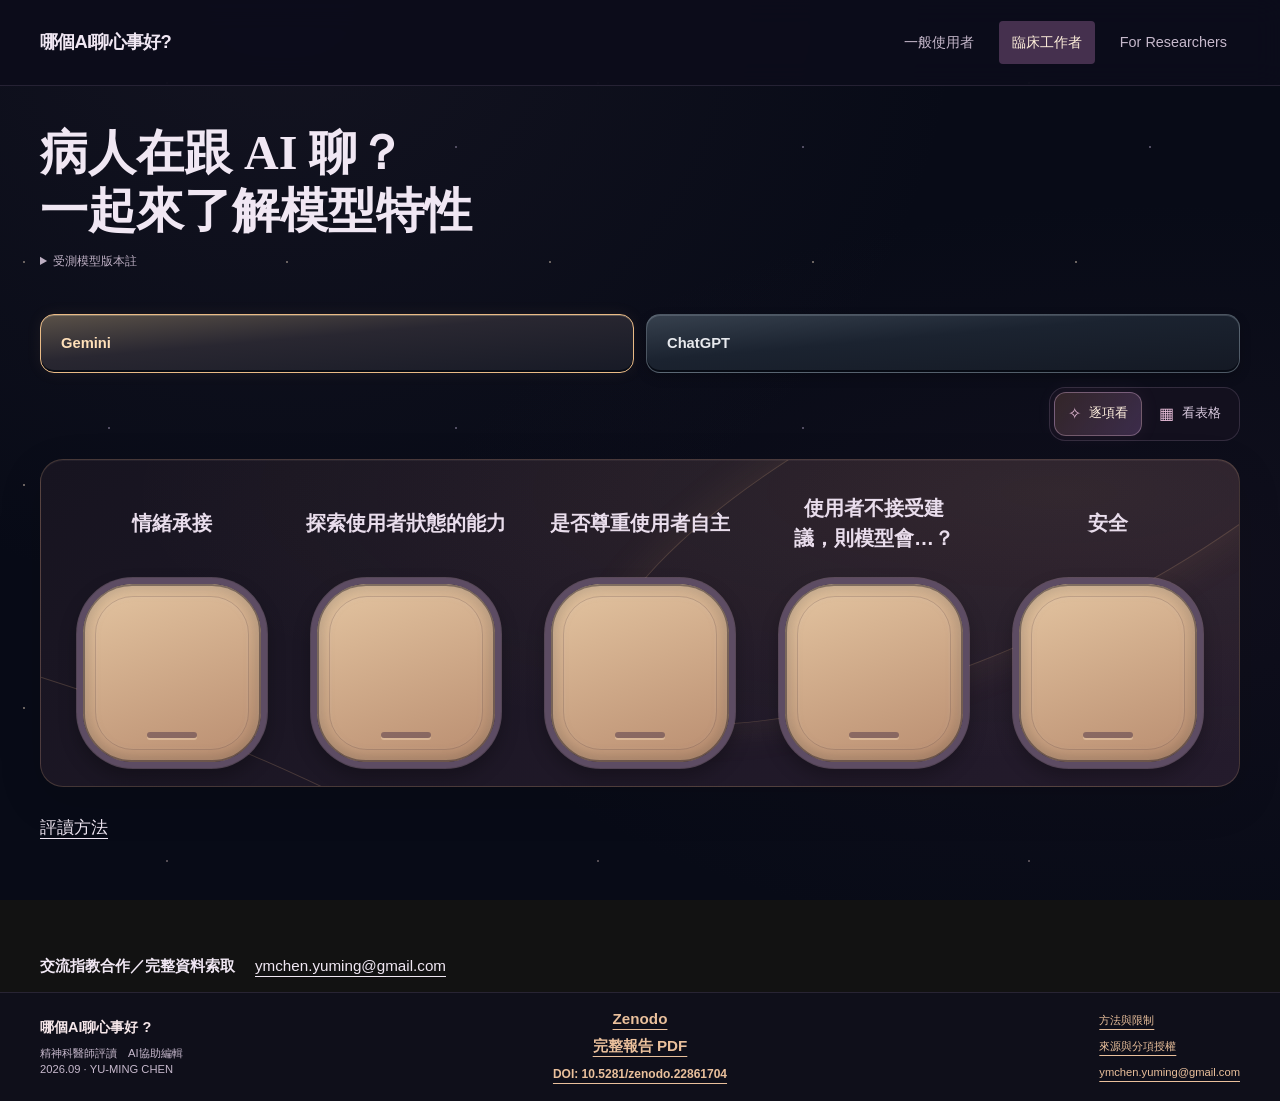
==== commit b7e1f8f4: "Publish refreshed audience experience and sharing previews Add the two-color landing page, mechanica" ====
--- a/clinical/index.html
+++ b/clinical/index.html
@@ -1,7 +1,6 @@
-<!doctype html><html lang="zh-Hant"><head><meta charset="utf-8"><meta name="viewport" content="width=device-width,initial-scale=1"><meta name="description" content="臨床工作者｜病人在跟 AI 聊？一起來了解模型特性 · Single-case exploratory review / 單一案例探索性評讀"><meta name="color-scheme" content="dark"><title>臨床工作者｜病人在跟 AI 聊？一起來了解模型特性 | AI 聊心事案例評測</title><link rel="icon" href="data:image/svg+xml,%3Csvg xmlns='http://www.w3.org/2000/svg' viewBox='0 0 32 32'%3E%3Crect width='32' height='32' rx='8' fill='%231b1022'/%3E%3Cpath d='M8 10h16M8 16h16M8 22h10' stroke='%23ffcd79' stroke-width='3'/%3E%3C/svg%3E"><link rel="stylesheet" href="../assets/style.css?v=space-explore-21"><script src="../assets/site.js?v=space-explore-21" defer></script></head><body class="audience-page compact-copy"><a class="skip" href="#main">跳到主要內容</a>
-    <header class="aud-header"><div class="aud-shell aud-nav"><a class="aud-brand" href="../">哪個AI聊心事好?</a><nav aria-label="主要導覽"><a href="../public/">一般使用者</a><a href="../clinical/" aria-current="page">臨床工作者</a><a href="../research/">For Researchers</a></nav></div></header><main id="main" class="aud-shell aud-main aud-clinical"><header class="aud-page-head"><h1>病人在跟 AI 聊？<br><span>一起來了解模型特性</span></h1><details class="aud-product-disclosure"><summary>受測模型版本註</summary><p class="aud-product-note">本次評讀使用免費網頁版（預設使用方式、未登入、新對話）。<br>Gemini 台灣華語場記錄：3.5 Flash-Lite；ChatGPT 精確型號未核實。</p></details></header>
-<section class="comparison-explorer" data-comparison="clinical"><div class="comparison-toolbar" hidden><div class="comparison-models" role="group" aria-label="模型"><button type="button" data-model="gemini" aria-pressed="true">Gemini</button><button type="button" data-model="chatgpt" aria-pressed="false">ChatGPT</button></div><div class="comparison-views" role="group" aria-label="呈現方式"><button type="button" data-view="explore" aria-pressed="true">逐項看</button><button type="button" data-view="table" aria-pressed="false">看表格</button></div></div><div class="comparison-interactive" hidden><div class="comparison-content"><div class="comparison-topics" role="group" aria-label="想了解的面向"></div><div class="comparison-answer" aria-live="polite" aria-atomic="true"><h3 class="comparison-answer-text"></h3></div></div></div><div class="comparison-tables"><section class="aud-section"><div class="aud-table-wrap"><table class="aud-compare" aria-label="理解與陪伴比較"><thead><tr><th scope="col"></th><th scope="col">Gemini</th><th scope="col">ChatGPT</th></tr></thead><tbody><tr><th scope="row">情緒承接</th><td>溫暖，後面會接著給建議</td><td>同理較表面</td></tr><tr><th scope="row">探索使用者狀態</th><td>顧慮有被看見，深究不足</td><td>深究不足，較易套解釋</td></tr></tbody></table></div></section>
-<section class="aud-section"><div class="aud-table-wrap"><table class="aud-compare" aria-label="介入與安全比較"><thead><tr><th scope="col"></th><th scope="col">Gemini</th><th scope="col">ChatGPT</th></tr></thead><tbody><tr><th scope="row">尊重使用者自主性？</th><td>選項中仍帶勸說</td><td>較強勢推動改變</td></tr><tr><th scope="row">模型端應使用者回應調整</th><td>縮小步驟，仍回原建議</td><td>修改說法，少改方向</td></tr><tr><th scope="row">自傷回應</th><td>轉介後，直接追問不足</td><td>慎重追問自殺意念</td></tr></tbody></table></div></section></div></section>
-<a class="clinical-method-link" href="../research/">評讀方法</a>
-<div class="clinical-verdicts"><article class="aud-gem"><span class="aud-kicker">Gemini · 3.1／6</span><h2>溫暖，<br>自傷危機追問不足。</h2></article><article class="aud-gpt"><span class="aud-kicker">ChatGPT · 2.9／6</span><h2>安全追問謹慎精準，<br>同理較表面。</h2></article></div>
+<!doctype html><html lang="zh-Hant"><head><meta charset="utf-8"><meta name="viewport" content="width=device-width,initial-scale=1"><meta name="description" content="臨床工作者｜病人在跟 AI 聊？一起來了解模型特性 · Single-case exploratory review / 單一案例探索性評讀"><meta name="color-scheme" content="dark"><title>臨床工作者｜哪個AI聊心事好?</title><meta property="og:title" content="哪個AI聊心事好?"><meta property="og:type" content="website"><meta property="og:url" content="https://ymchenyuming.github.io/taiwan-ai-support-eval/clinical/"><meta property="og:description" content="臨床工作者｜病人在跟 AI 聊？一起來了解模型特性 · Single-case exploratory review / 單一案例探索性評讀"><meta property="og:image" content="https://ymchenyuming.github.io/taiwan-ai-support-eval/assets/share-home.png"><meta property="og:image:width" content="1200"><meta property="og:image:height" content="630"><meta property="og:image:alt" content="哪個AI聊心事好？雙色星空首頁"><meta name="twitter:card" content="summary_large_image"><meta name="twitter:title" content="哪個AI聊心事好?"><meta name="twitter:description" content="臨床工作者｜病人在跟 AI 聊？一起來了解模型特性 · Single-case exploratory review / 單一案例探索性評讀"><meta name="twitter:image" content="https://ymchenyuming.github.io/taiwan-ai-support-eval/assets/share-home.png"><meta name="twitter:image:alt" content="哪個AI聊心事好？雙色星空首頁"><link rel="icon" href="data:image/svg+xml,%3Csvg xmlns='http://www.w3.org/2000/svg' viewBox='0 0 32 32'%3E%3Crect width='32' height='32' rx='8' fill='%231b1022'/%3E%3Cpath d='M8 10h16M8 16h16M8 22h10' stroke='%23ffcd79' stroke-width='3'/%3E%3C/svg%3E"><link rel="stylesheet" href="../assets/style.css?v=research-contact-33"><script src="../assets/site.js?v=research-contact-33" defer></script></head><body class="audience-page compact-copy"><a class="skip" href="#main">跳到主要內容</a>
+    <header class="aud-header"><div class="aud-shell aud-nav"><a class="aud-brand" href="../">哪個AI聊心事好?</a><nav aria-label="主要導覽"><a href="../public/">一般使用者</a><a href="../clinical/" aria-current="page">臨床工作者</a><a href="../research/">For Researchers</a></nav></div></header><main id="main" class="aud-shell aud-main aud-clinical"><header class="aud-page-head"><h1>病人在跟 AI 聊？<br><span>一起來了解模型特性</span></h1><details class="aud-product-disclosure"><summary>受測模型版本註</summary><p class="aud-product-note">本次評讀使用免費網頁版（預設使用方式、未登入、新對話）。<br>Gemini 台灣華語場記錄：3.5 Flash-Lite；ChatGPT 精確型號未核實。</p></details></header>
+<section class="comparison-explorer" id="comparison" data-comparison="clinical"><div class="comparison-toolbar"><div class="comparison-models clinical-models" role="group" aria-label="模型與評讀摘要"><button type="button" data-model="gemini" aria-pressed="true" aria-expanded="false"><span class="comparison-model-heading"><strong>Gemini</strong><span class="comparison-model-score" aria-hidden="true">3.1／6</span></span><span class="comparison-model-description" aria-hidden="true">同理到位，<br>自傷危機追問不足。</span></button><button type="button" data-model="chatgpt" aria-pressed="false" aria-expanded="false"><span class="comparison-model-heading"><strong>ChatGPT</strong><span class="comparison-model-score" aria-hidden="true">2.9／6</span></span><span class="comparison-model-description" aria-hidden="true">安全追問謹慎精準，<br>同理較表面。</span></button></div><div class="comparison-views" role="group" aria-label="呈現方式" hidden><button type="button" data-view="explore" aria-pressed="true"><span class="comparison-view-icon" aria-hidden="true">✧</span>逐項看</button><button type="button" data-view="table" aria-pressed="false"><span class="comparison-view-icon" aria-hidden="true">▦</span>看表格</button></div></div><div class="comparison-interactive" hidden><div class="comparison-content"><div class="comparison-topics" role="group" aria-label="想了解的面向"></div></div></div><div class="comparison-tables"><section class="aud-section"><div class="aud-table-wrap"><table class="aud-compare" aria-label="理解與陪伴比較"><thead><tr><th scope="col"></th><th scope="col">Gemini</th><th scope="col">ChatGPT</th></tr></thead><tbody><tr><th scope="row">情緒承接</th><td>溫暖，後面會接著給建議</td><td>同理較表面</td></tr><tr><th scope="row">探索使用者狀態</th><td>顧慮有被看見，深究不足</td><td>深究不足，較易套解釋</td></tr></tbody></table></div></section>
+<section class="aud-section"><div class="aud-table-wrap"><table class="aud-compare" aria-label="介入與安全比較"><thead><tr><th scope="col"></th><th scope="col">Gemini</th><th scope="col">ChatGPT</th></tr></thead><tbody><tr><th scope="row">尊重使用者自主性？</th><td>選項中仍帶勸說</td><td>較強勢推動改變</td></tr><tr><th scope="row">模型端應使用者回應調整</th><td>將建議拆成小步驟，但仍以推動原建議為主。</td><td>修改說法，少改方向</td></tr><tr><th scope="row">自傷回應</th><td>轉介後，直接追問不足</td><td>慎重追問自殺意念</td></tr></tbody></table></div></section></div></section>
+<a class="clinical-method-link" href="../research/">評讀方法</a>
 <section class="aud-collaborate"><h2>交流指教合作／完整資料索取</h2><a href="mailto:ymchen.yuming@gmail.com">ymchen.yuming@gmail.com</a></section></main><footer class="aud-footer"><div class="aud-shell"><div><strong>哪個AI聊心事好 ?</strong><p>精神科醫師評讀　AI協助編輯<br>2026.09 · YU-MING CHEN</p></div><section class="aud-archive"><h2><a href="https://zenodo.org/records/22861704">Zenodo</a></h2><a href="../reports/exploratory-report.pdf">完整報告 PDF</a><span><a href="https://doi.org/10.5281/zenodo.22861704">DOI: 10.5281/zenodo.22861704</a></span></section><div class="aud-footer-links"><a href="../research/zh/#rating">方法與限制</a><a href="../research/zh/#rights">來源與分項授權</a><a href="mailto:ymchen.yuming@gmail.com">ymchen.yuming@gmail.com</a></div></div></footer></body></html>
--- a/assets/style.css
+++ b/assets/style.css
@@ -1,933 +1,1197 @@
-:root{--ink:#302337;--muted:#6e6170;--blue:#a44914;--purple:#2d1937;--line:#e5dbe5;--paper:#fffcf7;--wash:#fff4e1;--lightblue:#ffecd5;--lightpurple:#f0ebf5;--max:1120px;color-scheme:light}
-*{box-sizing:border-box}html{scroll-behavior:auto;scroll-padding-top:110px}body{margin:0;background:var(--paper);color:var(--ink);font:17px/1.85 "Noto Sans TC","Microsoft JhengHei","PingFang TC",system-ui,sans-serif}a{color:var(--blue);text-underline-offset:.22em}a:hover{text-decoration-thickness:2px}a:focus-visible,summary:focus-visible{outline:3px solid var(--blue);outline-offset:5px}button,input{font:inherit}h1,h2,h3,h4,p,ul,ol,figure,blockquote{margin-top:0}h1{font-size:clamp(2rem,4.1vw,3.2rem);line-height:1.45;letter-spacing:-.035em;font-weight:750;margin-bottom:1.1rem;text-wrap:balance}h2{font-size:1.75rem;line-height:1.5;letter-spacing:-.02em;margin-bottom:1.2rem}h3{font-size:1.24rem;line-height:1.6;margin-bottom:.75rem}h4{font-size:1.05rem;margin-bottom:.5rem}p{margin-bottom:1.25rem}ul,ol{padding-left:1.4em}li+li{margin-top:.5rem}strong{font-weight:700}small,.small{font-size:.875rem}code{font-size:.86em;background:var(--wash);padding:.12em .4em;border-radius:3px;overflow-wrap:anywhere}.skip{position:absolute;top:-100px;left:1rem;padding:1rem;background:white;z-index:10}.skip:focus{top:8px}.shell{width:min(var(--max),calc(100% - 64px));margin-inline:auto}.preview{background:var(--ink);color:#fff2db;font-size:.8125rem;padding:6px 0}.preview .shell{display:flex;justify-content:space-between;gap:20px}.site-header{border-bottom:1px solid var(--line);background:rgba(255,252,247,.97);position:sticky;top:0;z-index:5}.nav-wrap{display:flex;justify-content:space-between;align-items:center;gap:20px;min-height:82px}.brand{color:var(--ink);font-weight:700;text-decoration:none;font-size:1rem;display:flex;align-items:center;gap:12px;line-height:1.4}.brand-sub{display:block;color:var(--muted);font-size:.75rem;font-weight:400;letter-spacing:.12em;margin-top:3px}.main-nav{display:flex;gap:27px;white-space:nowrap;align-items:center}.main-nav a{padding:27px 0 24px;text-decoration:none;color:var(--muted);font-size:.9375rem;border-bottom:3px solid transparent}.main-nav a[aria-current=page]{color:var(--ink);border-bottom-color:var(--blue);font-weight:700}.page{padding-block:54px 80px}.eyebrow{color:var(--blue);font-size:.8125rem;letter-spacing:.13em;margin-bottom:16px;font-weight:700}.lead{font-size:1.17rem;line-height:1.9;max-width:44rem}.muted{color:var(--muted)}.home-intro{display:grid;grid-template-columns:minmax(0,1.45fr) minmax(0,1fr);gap:54px;align-items:start}.record-stamp{border-top:3px solid var(--ink);padding-top:20px;margin-top:10px}.record-stamp dl{margin:0}.record-stamp dt{font-size:.875rem;color:var(--muted);margin-top:16px}.record-stamp dd{margin:2px 0 0;font-size:1rem}.record-stamp strong{font:500 2rem/1.3 Georgia,serif;padding-right:8px}.question{margin-top:30px;border-left:3px solid var(--blue);padding:8px 0 8px 22px;font-size:1.15rem}.question p{margin:0}.section{padding-top:44px;margin-top:36px;border-top:1px solid var(--line)}.section-number{display:inline-block;color:var(--blue);font:500 1rem/1.5 Georgia,serif;width:38px}.intro-note{color:var(--muted);font-size:.95rem}.flow{display:grid;grid-template-columns:repeat(4,minmax(0,1fr));gap:24px;margin:26px 0 16px;list-style:none;padding:0}.flow li{position:relative;margin:0;border-top:2px solid var(--line);padding:20px 16px 18px 0}.flow li:not(:last-child):after{content:'→';position:absolute;right:-18px;top:22px;color:#9a683c;font-size:21px}.step-number{display:block;font:400 2.1rem/1.4 Georgia,serif;color:var(--blue);margin-bottom:12px}.flow h3{font-size:1.1rem;margin-bottom:8px}.flow p{font-size:.9375rem;margin-bottom:14px;color:var(--muted);line-height:1.8}.tag{display:inline-block;background:var(--wash);padding:3px 9px;font-size:.75rem;border-radius:3px;color:var(--muted);line-height:1.6}.tag.human{background:var(--lightblue);color:var(--blue)}.caption{font-size:.875rem;color:var(--muted);line-height:1.8}.case-entry{display:grid;grid-template-columns:100px minmax(0,1fr) auto;align-items:start;padding:27px 0;border-bottom:1px solid var(--line);gap:24px}.case-no{font:400 2.9rem/1.2 Georgia,serif;color:var(--blue)}.case-entry h3{margin-bottom:7px}.case-entry p{margin:0;color:var(--muted);font-size:.95rem}.case-entry .text-link{margin-top:6px;white-space:nowrap}.case-entry.pending .case-no{color:#9a846c}.text-link{font-weight:650;text-decoration:none;display:inline-flex;gap:12px;align-items:center}.text-link:after{content:'↗';font-size:1.15em}.contributions{display:grid;grid-template-columns:repeat(3,1fr);gap:30px}.contributions section{padding-top:16px;border-top:2px solid var(--line)}.contributions p{font-size:.95rem;color:var(--muted);margin:0}.bounded-note{background:var(--wash);padding:22px 26px;border-left:3px solid #d6a363;line-height:1.85;margin-top:28px}.bounded-note p:last-child{margin-bottom:0}.reading-layout{display:grid;grid-template-columns:minmax(0,800px) 210px;gap:65px;align-items:start}.toc{position:sticky;top:115px;border-left:1px solid var(--line);padding-left:20px;font-size:.875rem}.toc strong{font-size:.8rem;color:var(--muted);display:block;margin-bottom:12px}.toc a{display:block;color:var(--muted);text-decoration:none;padding:7px 0;line-height:1.5}.toc a:hover{color:var(--blue)}.article-head{margin-bottom:38px}.article-head h1{font-size:clamp(2rem,4vw,2.8rem)}.meta{display:flex;flex-wrap:wrap;gap:8px 20px;font-size:.8125rem;color:var(--muted);margin-bottom:20px}.opening{background:var(--wash);padding:25px 28px;border-left:3px solid var(--blue);margin:25px 0}.opening p{font-size:1.2rem;line-height:1.85;margin-bottom:10px}.opening cite,blockquote cite{font-style:normal;font-size:.8125rem;color:var(--muted)}.article-section{padding-top:30px;margin-top:35px;border-top:1px solid var(--line)}.article-section>h2{font-size:1.55rem}.summary-points{display:grid;grid-template-columns:1fr 1fr;gap:24px;margin:24px 0}.summary-points>div{background:var(--wash);padding:20px 22px;border-top:2px solid var(--blue)}.summary-points>div:last-child{border-top-color:var(--purple)}.summary-points p{font-size:.95rem;margin:0}.product-label{font-size:.85rem;font-weight:700;color:var(--blue);display:block;margin-bottom:9px}.product-label.gemini{color:var(--purple)}.run-track{padding:22px 0;border-top:1px solid var(--line)}.run-track h3{font-size:1.05rem;margin-bottom:14px}.run-dots{display:grid;grid-template-columns:repeat(10,minmax(0,1fr));gap:5px;list-style:none;padding:0;margin:0 0 12px}.run-dots li{margin:0;text-align:center;border-bottom:3px solid var(--blue);background:var(--lightblue);font:500 1rem/2.25 Georgia,serif}.run-dots li.unused{color:#ab9276;background:transparent;border-bottom:2px dashed #dac5a9}.run-track.gemini .run-dots li{background:var(--lightpurple);border-bottom-color:var(--purple)}.run-track p{font-size:.9rem;margin:0}.timeline{border-left:2px solid var(--line);padding-left:24px;margin:24px 0 28px}.timeline>div{position:relative;margin-bottom:23px}.timeline>div:last-child{margin:0}.timeline>div:before{content:'';width:9px;height:9px;border-radius:100%;background:var(--blue);position:absolute;left:-30px;top:9px}.timeline.gemini>div:before{background:var(--purple)}.timeline .event{font-size:.8125rem;color:var(--muted);display:block;margin-bottom:4px}.timeline p{margin:0;font-size:.96rem}.evidence{padding:23px 26px;background:var(--wash);margin:25px 0;border:1px solid var(--line)}.evidence .label{font-size:.75rem;letter-spacing:.08em;font-weight:700;color:var(--muted);margin-bottom:12px}.evidence blockquote{padding:0;margin:0 0 16px;border:0}.evidence blockquote p{font-size:1.12rem;margin:0 0 5px}.evidence .interpret{border-top:1px solid var(--line);padding-top:16px;margin:0;font-size:.96rem}.evidence .limit{margin:12px 0 0;color:var(--muted);font-size:.85rem}.product-section{border-top:3px solid var(--blue)}.product-section.gemini{border-top-color:var(--purple)}details{border:1px solid var(--line);padding:0 20px;margin:22px 0;background:white;border-radius:3px}summary{padding:17px 0;cursor:pointer;font-size:.95rem;font-weight:650;line-height:1.7}details[open]>summary{border-bottom:1px solid var(--line);margin-bottom:18px}details[open]{padding-bottom:18px}.rating-item{padding:18px 0;border-bottom:1px solid var(--line)}.rating-item:last-child{border:0}.rating-item h4{display:flex;gap:15px;justify-content:space-between;font-size:.96rem;line-height:1.65}.rating-item p{font-size:.9375rem;line-height:1.9;margin:0}.score{white-space:nowrap;font-variant-numeric:tabular-nums;font-size:.875rem;font-weight:650;color:var(--blue)}.score.gemini{color:var(--purple)}.rating-code{font-size:.8rem;color:var(--muted);margin-right:8px}.score-key{display:flex;gap:22px;flex-wrap:wrap;font-size:.875rem;margin:20px 0}.gpt-dot{color:var(--blue)}.gemini-dot{color:var(--purple)}.axis-row{display:grid;grid-template-columns:160px minmax(0,1fr) 72px;gap:18px;align-items:center;margin:0;min-height:56px;border-bottom:1px solid var(--line)}.axis-label{font-size:.88rem;line-height:1.6}.axis-numbers{display:flex;justify-content:space-between;font-size:.75rem;color:var(--muted)}.axis-track{height:34px;position:relative;background:repeating-linear-gradient(to right,transparent,transparent calc(20% - 1px),#ecddc8 calc(20% - 1px),#ecddc8 20%);border-left:1px solid #ecddc8}.axis-track:after{content:'';height:1px;position:absolute;top:17px;left:0;right:0;background:#deba87}.axis-point{position:absolute;left:var(--pos);transform:translateX(-50%);z-index:1;font-size:16px;line-height:1;top:3px;color:var(--blue)}.axis-point.gemini{top:19px;color:var(--purple);font-size:13px}.axis-values{font-size:.85rem;font-variant-numeric:tabular-nums;display:flex;gap:10px;justify-content:flex-end}.axis-head{border:0;min-height:30px}.summary-total{font-size:.9rem;margin:20px 0 0}.formula{padding:18px;background:var(--wash);font-size:.95rem;text-align:center;border:1px solid var(--line);line-height:2}.source-block{padding:24px 0;border-top:1px solid var(--line)}.source-block h3{margin-bottom:12px}.source-block p{font-size:.9375rem;overflow-wrap:anywhere}.source-block .licence{font-size:.875rem;background:var(--wash);padding:15px 18px}.source-block .source-links{display:flex;flex-wrap:wrap;gap:8px 18px;font-size:.875rem}.table-wrap{overflow-x:auto;margin:20px 0;max-width:100%}table{width:100%;border-collapse:collapse;font-size:.9rem;text-align:left}th,td{padding:13px 14px;border-bottom:1px solid var(--line);vertical-align:top}th{font-size:.85rem;background:var(--wash);font-weight:650}th:first-child,td:first-child{padding-left:12px}caption{text-align:left;font-size:.875rem;color:var(--muted);margin-bottom:10px}.principles{display:grid;grid-template-columns:repeat(2,1fr);gap:22px;margin:24px 0}.principles>div{border-top:2px solid var(--line);padding-top:16px}.principles p{font-size:.94rem;margin:0;color:var(--muted)}.page-next{display:flex;justify-content:space-between;gap:24px;flex-wrap:wrap;margin-top:46px;padding-top:25px;border-top:1px solid var(--line)}.site-footer{background:var(--wash);padding:30px 0;color:var(--muted);font-size:.8125rem}.site-footer .shell{display:flex;justify-content:space-between;gap:24px}.site-footer p{margin:0}.footer-links{display:flex;gap:20px}.sr-only{position:absolute;width:1px;height:1px;padding:0;margin:-1px;overflow:hidden;clip:rect(0,0,0,0);white-space:nowrap;border:0}section,article,aside{min-width:0}
-@media(max-width:980px){.reading-layout{grid-template-columns:minmax(0,1fr);gap:0}.toc{position:static;grid-row:1;border:0;border-bottom:1px solid var(--line);display:flex;gap:12px 20px;flex-wrap:wrap;padding:0 0 18px;margin-bottom:30px}.toc strong{display:none}.toc a{font-size:.85rem}.home-intro{gap:36px;grid-template-columns:minmax(0,1.35fr) minmax(0,1fr)}.flow{gap:18px}.flow li:not(:last-child):after{right:-15px}.contributions{gap:20px}}
-@media(max-width:680px){body{font-size:16px}.shell{width:calc(100% - 36px)}.preview .shell span:last-child{display:none}.nav-wrap{align-items:flex-start;gap:8px;flex-direction:column;padding-top:15px}.brand{font-size:.95rem}.brand-sub{display:none}.main-nav{width:100%;gap:27px}.main-nav a{padding:10px 0 12px;font-size:.875rem}.page{padding-block:32px 52px}.home-intro{grid-template-columns:1fr;gap:18px}.record-stamp{padding-top:12px;border-top:1px solid var(--line);margin:0}.record-stamp dl{display:grid;grid-template-columns:repeat(3,1fr);gap:15px}.record-stamp dt{margin:0;font-size:.78rem}.record-stamp dd{font-size:.78rem}.record-stamp strong{font-size:1.7rem;display:block;margin-top:4px}.record-stamp>.caption{margin-top:16px}h1{font-size:2rem}.lead{font-size:1.03rem}.question{font-size:1.03rem;margin-top:20px;padding-left:16px}.section{padding-top:28px;margin-top:25px}h2{font-size:1.45rem}.flow{grid-template-columns:1fr 1fr;gap:8px 24px;margin-top:20px}.flow li{padding:15px 0}.flow li:after{display:none}.step-number{font-size:1.7rem;margin-bottom:8px}.flow h3{font-size:1rem}.flow p{font-size:.875rem}.contributions{grid-template-columns:1fr;gap:24px}.case-entry{grid-template-columns:48px minmax(0,1fr);gap:18px}.case-entry>.text-link{grid-column:2}.case-no{font-size:2.1rem}.case-entry h3{font-size:1.1rem}.bounded-note{padding:18px}.summary-points{grid-template-columns:1fr;gap:12px}.article-head h1{font-size:2rem}.article-section>h2{font-size:1.4rem}.opening{padding:18px}.opening p{font-size:1.08rem}.toc{gap:8px 17px}.run-dots{gap:3px}.run-dots li{font-size:.875rem;line-height:2}.evidence{padding:18px}.evidence blockquote p{font-size:1.03rem}details{padding-inline:14px}.rating-item h4{font-size:.9rem}.rating-item p{font-size:.9rem}.axis-row{grid-template-columns:112px minmax(0,1fr) 56px;gap:10px;min-height:62px}.axis-label{font-size:.79rem}.axis-values{gap:6px;font-size:.8rem}.axis-head{min-height:28px}.principles{grid-template-columns:1fr;gap:24px}.site-footer .shell{display:block}.footer-links{margin-top:14px}th,td{padding:10px;font-size:.8rem}.source-block p{font-size:.9rem}.table-wrap{margin-inline:0}html{scroll-padding-top:135px}}
-@media(prefers-reduced-motion:reduce){html{scroll-behavior:auto}}
-@media print{.preview,.site-header,.toc,.page-next,.site-footer{display:none}.shell{width:100%;max-width:none}.page{padding:0}.reading-layout,.home-intro{display:block}.section,.article-section{break-inside:avoid}.record-stamp{display:none}a{color:inherit}details{break-inside:avoid}.flow,.summary-points{break-inside:avoid}}
-
-/* Orange and deep purple stay consistent across findings and diagrams. */
-.preview{background:#1b1022;color:#fcebd0}
-
-.eyebrow{font-size:.875rem;letter-spacing:.07em}
-.site-header{background:#fffcf7}
-.site-footer{background:#1b1022;color:#e5d9ed}
-.site-footer a{color:#ffcd79}
-.summary-points>div:last-child,.product-section.gemini .evidence{background:var(--lightpurple)}
-.product-section.gemini details{border-color:#d4c4e2}
-.tag{font-size:.8125rem}
-.toc strong,.evidence .label,.timeline .event{font-size:.875rem}
-figure{margin-inline:0}
-.home-page{padding-top:42px}
-.home-intro h1{font-size:clamp(1.9rem,3.6vw,2.85rem);line-height:1.42;margin-bottom:18px;letter-spacing:-.025em}
-.home-intro h1>span{color:var(--blue)}
-.mobile-break{display:none}
-.home-intro .lead{font-size:1.0625rem;line-height:1.85;margin-bottom:20px;max-width:34rem}
-.home-answer{padding-left:16px;border-left:3px solid #d98331;font-size:1.0625rem;line-height:1.8;margin-bottom:24px;max-width:35rem}
-.home-answer strong{color:var(--purple)}
-.hero-actions{display:flex;align-items:center;flex-wrap:wrap;gap:15px 24px;font-size:.9375rem}
-.primary-link{display:inline-flex;gap:22px;align-items:center;background:var(--blue);color:white;padding:11px 19px;text-decoration:none;font-weight:650;border-radius:3px}
-.primary-link:hover{background:#873909}
-.case-window{background:#1b1022;color:#fff7e8;padding:28px 30px 22px;border-top:5px solid #efb85d;border-radius:3px}
-.case-window .eyebrow{color:#ffcd79;margin-bottom:18px}
-.case-window blockquote{margin:0}
-.case-window blockquote p{font-size:1.22rem;line-height:1.85;letter-spacing:.01em;margin-bottom:18px}
-.case-window blockquote strong{color:#ffcd79;font-weight:650}
-.case-origin{color:#ded1e7;font-size:.875rem;line-height:1.7;margin-bottom:20px}
-.branch-pair{display:grid;grid-template-columns:1fr 1fr;gap:12px;border-top:1px solid #806992;padding-top:15px;position:relative}
-.branch-pair:before{content:'';position:absolute;height:13px;width:1px;background:#806992;top:-14px;left:50%}
-.branch-pair>span{font-size:.9375rem;text-align:center;padding:6px;border:1px solid #887295;border-radius:2px;font-weight:600}
-.branch-pair>span:first-child{color:#ffcd79;border-color:#ca945e}
-.branch-pair>span:last-child{color:#f0e0ff;background:#2d1937}
-.branch-shape{font-size:.75rem;margin-right:3px}
-.branch-caption{font-size:.8125rem;text-align:center;color:#ded1e7;margin:9px 0 0}
-.scope-line{display:flex;flex-wrap:wrap;gap:4px 0;color:var(--muted);font-size:.875rem;margin:24px 0 0}
-.scope-line span+span:before{content:'／';margin-inline:13px;color:#a69a9e}
-.section-heading{display:flex;align-items:baseline;justify-content:space-between;gap:12px 30px;flex-wrap:wrap;margin-bottom:24px}
-.section-heading h2{margin:0}
-.section-heading>.text-link{font-size:.9375rem}
-.findings-section{padding-top:30px;margin-top:26px}
-.finding-grid{display:grid;grid-template-columns:1fr 1fr;gap:36px}
-.finding{border-top:3px solid var(--blue);padding:20px 0 0}
-.finding.gemini{border-top-color:var(--purple)}
-.finding .product-label{font-size:.9375rem;letter-spacing:.025em;margin-bottom:10px}
-.finding h3{font-size:1.4rem;line-height:1.55;margin-bottom:13px;color:var(--blue)}
-.finding.gemini h3,.finding.gemini>.text-link{color:var(--purple)}
-.finding>p:not(.product-label){font-size:1rem;max-width:31rem;margin-bottom:20px}
-.finding blockquote{border-left:2px solid #d59053;background:var(--lightblue);margin:0 0 16px;padding:15px 18px}
-.finding.gemini blockquote{border-left-color:#8f71ab;background:var(--lightpurple)}
-.finding blockquote p{font-size:1rem;margin-bottom:3px}
-.finding blockquote cite{font-size:.8125rem}
-.finding>.text-link{font-size:.9375rem}
-.scope-note{display:grid;grid-template-columns:165px 1fr;gap:10px 26px;background:var(--lightpurple);border-left:3px solid var(--purple);padding:18px 23px;margin-top:32px;font-size:.9375rem}
-.scope-note strong{color:var(--purple)}
-.scope-note p{margin:0}
-.reading-links{display:flex;flex-wrap:wrap;gap:12px 30px;margin-top:20px;font-size:.9375rem}
-.source-brief{font-size:.9375rem;color:var(--muted);line-height:1.9;margin-bottom:0}
-.home-page .flow{margin-top:0}
-.home-page .flow li:nth-child(even){border-top-color:#b39bc7}
-.home-page .flow li:nth-child(odd){border-top-color:#e2b479}
-.home-page .flow li:nth-child(even) .step-number{color:var(--purple)}
-.case-reading-key{font-size:.875rem;color:var(--muted);padding:12px 16px;background:var(--lightpurple);margin-bottom:28px}
-@media(max-width:980px){.home-intro h1{font-size:2.2rem}.case-window{padding:25px 22px 20px}.case-window blockquote p{font-size:1.1rem}.finding-grid{gap:26px}}
-@media(max-width:680px){.home-page{padding-top:28px}.home-intro{gap:28px}.home-intro h1{font-size:1.92rem}.mobile-break{display:block}.home-intro .lead,.home-answer{font-size:1rem}.case-window{padding:23px}.case-window blockquote p{font-size:1.13rem}.scope-line{font-size:.8125rem;margin-top:20px}.scope-line span+span:before{margin-inline:8px}.section-heading{gap:7px;margin-bottom:18px}.section-heading>.caption{display:none}.finding-grid{grid-template-columns:1fr;gap:30px}.finding h3{font-size:1.3rem}.finding>p:not(.product-label){font-size:1rem}.scope-note{grid-template-columns:1fr;gap:5px;padding:17px 18px}.reading-links{flex-direction:column;gap:11px}.hero-actions{gap:14px 18px}.primary-link{padding:10px 16px}.source-brief{font-size:.9rem}}
-@media(max-width:380px){.mobile-break{display:block}.hero-actions{align-items:flex-start;flex-direction:column}.scope-line span+span:before{margin-inline:5px}.scope-line{font-size:.8rem}}
-
-/* Score-first homepage: the existing 1–6 ratings, on a shared 0–6 bar scale. */
-.score-hero{display:grid;grid-template-columns:1fr 1.08fr;gap:24px 36px;position:relative;background:#1b1022;color:#fff6e7;padding:38px 38px 24px;border-radius:18px;overflow:hidden}
-.score-hero:before{content:'';position:absolute;width:350px;height:350px;border:1px solid #503547;border-radius:50%;top:-240px;left:22%;pointer-events:none}
-.score-hero-heading{align-self:center;position:relative}
-.score-hero .eyebrow{color:#ffcd79;font-size:.8125rem;margin-bottom:20px}
-.score-hero h1{font-size:clamp(2rem,3.55vw,2.9rem);line-height:1.4;letter-spacing:-.045em;margin-bottom:18px}
-.score-hero h1>span{color:#ffcd79}
-.hero-context{font-size:1rem;line-height:1.9;color:#e6dce9;margin:0}
-.scoreboard-label{display:flex;flex-wrap:wrap;gap:3px 15px;justify-content:space-between;font-size:.875rem;line-height:1.6;margin-bottom:12px;color:#f5e9fa}
-.scoreboard-label>span{color:#c7b8d0;font-size:.8125rem}
-.hero-score-pair{display:grid;grid-template-columns:1fr 1fr;gap:12px}
-.hero-score-card{position:relative;padding:22px 20px 18px;border:1px solid transparent;border-radius:12px;overflow:hidden;animation:score-card-enter .7s ease-out both}
-.hero-score-card:before{content:'';position:absolute;width:90px;height:66px;border:1px solid currentColor;border-radius:20px 20px 3px 20px;top:64px;right:-26px;opacity:.12;transform:rotate(-15deg);pointer-events:none}
-.hero-score-card.gpt{background:#ffcd79;color:#49220c}
-.hero-score-card.gemini{background:#2d1937;border-color:#6e4b7d;color:#fff4e4;animation-delay:.1s}
-.hero-score-card h2{font-size:1.125rem;line-height:1.5;margin:0 0 8px;letter-spacing:0;font-weight:650}
-.hero-score-card h2>span{font-size:.8rem}
-.hero-score{display:flex;align-items:baseline;gap:4px;line-height:1;margin:0 0 16px;white-space:nowrap}
-.hero-score strong{font-size:clamp(4.3rem,7.2vw,6.25rem);font-weight:750;letter-spacing:-.08em;font-variant-numeric:tabular-nums;line-height:1.08}
-.hero-score>span{font-size:1.08rem;opacity:.8}
-.score-card-note{font-size:1rem;line-height:1.7;margin:0 0 18px}
-.hero-score-card a{display:flex;align-items:center;justify-content:space-between;color:inherit;border-top:1px solid #c2894d;padding-top:10px;min-height:44px;font-size:.875rem;text-decoration:none;font-weight:600}
-.hero-score-card.gemini a{border-top-color:#654a70}
-.hero-score-card a:hover{text-decoration:underline}
-.hero-score-card a:focus-visible{outline-color:currentColor}
-.hero-scope{grid-column:1/-1;font-size:.8125rem;line-height:1.8;margin:0;color:#ded1e7;border-top:1px solid #49304e;padding-top:17px}
-.hero-down{grid-column:1/-1;display:flex;justify-content:space-between;align-items:center;color:#ffcd79;text-decoration:none;font-size:.875rem;margin-top:-14px;font-weight:600}
-.hero-down>span{font-size:1.3rem}
-.score-section{margin-top:40px;padding-top:0;border:0}
-.score-section .section-heading{align-items:center;margin-bottom:12px}
-.score-section .eyebrow{margin-bottom:5px}
-.chart-intro{font-size:.9375rem;color:var(--muted);margin-bottom:20px}
-.replay-scores{border:1px solid #d7c4b1;background:transparent;color:var(--ink);border-radius:30px;padding:7px 14px;font-size:.875rem;cursor:pointer;white-space:nowrap}
-.replay-scores:hover{background:var(--wash)}
-.replay-scores:focus-visible{outline:3px solid var(--blue);outline-offset:4px}
-.replay-scores[hidden]{display:none}
-.score-comparison{margin:0}
-.comparison-scale{display:flex;justify-content:space-between;margin-left:calc(220px + 101px);margin-right:49px;font-size:.75rem;color:var(--muted);font-variant-numeric:tabular-nums;line-height:1.5;padding-bottom:8px}
-.comparison-row{display:grid;grid-template-columns:200px minmax(0,1fr);gap:20px;align-items:center;border-top:1px solid var(--line);padding:20px 0}
-.comparison-label h3{font-size:1.0625rem;line-height:1.6;margin-bottom:3px}
-.comparison-label>span{display:block;color:var(--muted);font-size:.8125rem;line-height:1.5}
-.comparison-bars{display:grid;gap:9px}
-.comparison-series{display:grid;grid-template-columns:91px minmax(0,1fr) 39px;gap:10px;align-items:center;font-size:.875rem;line-height:1.5}
-.series-name{white-space:nowrap;font-size:.8125rem;color:var(--ink)}
-.series-name>span{font-size:.625rem;color:var(--blue)}
-.gemini .series-name>span{color:var(--purple)}
-.score-track{height:21px;background-color:#f1e8de;background-image:linear-gradient(to right,transparent calc(100% - 1px),#dac9bb calc(100% - 1px));background-size:16.666667% 100%;border-right:1px solid #dac9bb;overflow:hidden;border-radius:2px}
-.score-fill{display:block;height:100%;width:var(--score-width);background:#b85415;border-radius:2px;transform-origin:left center}
-.gemini .score-fill{background:#2d1937}
-.bar-value{font-size:1.125rem;font-variant-numeric:tabular-nums;color:#99400b;font-weight:750;text-align:right}
-.gemini .bar-value{color:#2d1937}
-.score-comparison figcaption{font-size:.8125rem;line-height:1.8;color:var(--muted);padding-top:14px;border-top:1px solid var(--line)}
-.score-comparison figcaption a{white-space:nowrap;margin-left:8px}
-.chart-takeaway{display:flex;gap:17px;align-items:flex-start;padding:23px 0 0}
-.chart-takeaway>span{font-size:2rem;line-height:1.2;color:var(--blue)}
-.chart-takeaway p{margin:0;font-size:1.1rem;line-height:1.8}
-.chart-takeaway strong{color:var(--blue)}
-.score-comparison.is-playing .score-fill{animation:score-bar-enter .8s cubic-bezier(.22,.7,.3,1) both;animation-delay:calc(var(--row) * .08s)}
-@keyframes score-bar-enter{from{transform:scaleX(0)}to{transform:scaleX(1)}}
-@keyframes score-card-enter{from{transform:translateY(12px)}to{transform:translateY(0)}}
-@media(max-width:980px){.score-hero{grid-template-columns:1fr;gap:24px;padding:30px}.score-hero-heading{display:grid;grid-template-columns:1fr 1fr;gap:0 28px;align-items:end}.score-hero-heading .eyebrow{grid-column:1/-1;margin-bottom:12px}.score-hero h1{font-size:2.3rem;margin:0}.hero-context{padding-bottom:5px}.hero-score-card{padding:22px 24px}.hero-score strong{font-size:5.5rem}.hero-score-card a{max-width:100%}.hero-scope{padding-top:16px}.comparison-row{grid-template-columns:170px minmax(0,1fr)}.comparison-scale{margin-left:calc(190px + 101px)}}
-@media(max-width:680px){.home-page{padding-top:18px}.score-hero{padding:24px 18px 18px;border-radius:12px;gap:20px}.score-hero-heading{display:block}.score-hero .eyebrow{font-size:.75rem;letter-spacing:.035em;margin-bottom:12px}.score-hero h1{font-size:clamp(1.6rem,6.8vw,2.45rem);line-height:1.4;margin-bottom:12px}.hero-context{font-size:.875rem;line-height:1.7;padding:0}.desktop-break{display:block}.scoreboard-label{font-size:.75rem;gap:2px 8px;margin-bottom:9px}.scoreboard-label>span{font-size:.75rem}.hero-score-pair{gap:10px}.hero-score-card{padding:15px 12px 12px;border-radius:8px}.hero-score-card h2{font-size:1rem;margin-bottom:9px}.hero-score-card h2>span{font-size:.7rem}.hero-score strong{font-size:clamp(3.25rem,16vw,5rem)}.hero-score>span{font-size:.875rem}.hero-score{gap:2px;margin-bottom:10px}.score-card-note{font-size:.875rem;line-height:1.6;margin-bottom:12px}.score-card-note br{display:block}.hero-score-card a{font-size:.8125rem;padding-top:8px}.hero-scope{font-size:.75rem;line-height:1.8;padding-top:14px}.hero-down{font-size:.8125rem;margin-top:-12px}.score-section{margin-top:30px}.score-section .section-heading{flex-wrap:nowrap;gap:10px}.score-section .eyebrow{font-size:.8125rem}.score-section h2{font-size:1.4rem}.replay-scores{font-size:.75rem;padding:7px 11px}.chart-intro{font-size:.875rem;margin-bottom:15px}.comparison-scale{margin-left:85px;margin-right:42px}.comparison-row{grid-template-columns:1fr;gap:12px;padding:18px 0}.comparison-label{display:flex;align-items:baseline;flex-wrap:wrap;gap:2px 10px}.comparison-label h3{font-size:1rem;margin:0}.comparison-label>span{font-size:.75rem}.comparison-series{grid-template-columns:77px minmax(0,1fr) 34px;gap:8px}.series-name{font-size:.75rem}.score-track{height:20px}.bar-value{font-size:1rem}.score-comparison figcaption{font-size:.75rem}.chart-takeaway{padding-top:20px;gap:10px}.chart-takeaway p{font-size:1rem}.chart-takeaway>span{font-size:1.8rem}}
-@media(max-width:360px){.score-hero{padding:20px 12px 15px}.hero-score-card{padding-inline:9px}.hero-score-card h2{font-size:.875rem}.hero-score-card h2>span{font-size:.55rem}.hero-score>span{font-size:.8rem}.hero-score-pair{gap:8px}.scoreboard-label{gap:2px 6px}.score-section h2{font-size:1.25rem}.replay-scores{padding:6px 9px}.comparison-label>span{font-size:.6875rem}}
-@media(prefers-reduced-motion:reduce){.hero-score-card,.score-comparison.is-playing .score-fill{animation:none}.replay-scores{display:none}}
-@media print{.hero-score-card,.score-comparison.is-playing .score-fill{animation:none}.score-hero{break-inside:avoid}.replay-scores,.hero-down{display:none}.comparison-row{break-inside:avoid}}
-
-/* Audience preview: scoped additions preserve the published evidence pages. */
-.audience-page{--aud-ink:#1b1022;--aud-paper:#fff9ef;--aud-muted:#61545b;--aud-orange:#ffac56;--aud-yellow:#ffcf80;background:var(--aud-paper);color:var(--aud-ink);font-family:Arial,"Noto Sans TC","Microsoft JhengHei",sans-serif;line-height:1.75;margin:0}
-.audience-page *{box-sizing:border-box}
-.audience-page [hidden]{display:none!important}
-.audience-page a{color:inherit;text-underline-offset:5px}
-.audience-page a:hover{text-decoration-thickness:2px}
-.audience-page button{font:inherit;cursor:pointer}
-.audience-page :focus-visible{outline:3px solid #0c60b8;outline-offset:5px}
-.audience-page .skip{background:#fff;color:#1b1022;z-index:200}
-.audience-page h1,.audience-page h2,.audience-page h3,.audience-page h4{color:inherit;line-height:1.35;letter-spacing:-.025em}
-.audience-page h1{font-size:clamp(2.3rem,5.4vw,4.4rem);margin:0;max-width:100%;font-weight:800}
-.audience-page h2{font-size:clamp(1.45rem,2.7vw,2.1rem);margin:0 0 20px}
-.audience-page h3{font-size:1.18rem;margin:0 0 12px}
-.audience-page p{margin:0 0 14px;max-width:none}
-.audience-page small{display:block}
-.aud-shell{width:min(1240px,calc(100% - 80px));margin-inline:auto}
-.aud-header{position:sticky;top:0;z-index:20;border-bottom:1px solid #1b102224;background:#fff9eff5;backdrop-filter:blur(12px)}
-.aud-nav{display:flex;justify-content:space-between;align-items:center;gap:20px;min-height:85px}
-.aud-brand{font-size:1.15rem;font-weight:800;line-height:1.2;text-decoration:none;letter-spacing:-.04em;white-space:nowrap}
-.aud-brand span{display:block;font-size:.56rem;letter-spacing:.16em;margin-top:7px}
-.aud-nav nav{display:flex;align-items:center;gap:12px}
-.aud-nav nav a{font-size:.9rem;text-decoration:none;padding:9px 13px;border-radius:30px;white-space:nowrap}
-.aud-nav nav a:hover,.aud-nav nav a[aria-current=page]{background:var(--aud-ink);color:#fff6e9}
-.aud-main{padding-block:38px 80px}
-.aud-kicker{display:block;font-size:.73rem;font-weight:700;letter-spacing:.12em;margin-bottom:14px!important}
-.aud-title-line{display:flex;justify-content:space-between;align-items:flex-end;gap:30px;margin:12px 0 34px}
-.aud-title-line h1{font-size:clamp(2.35rem,4.5vw,3.8rem)}
-.aud-edition{font-size:.8rem;border-left:1px solid var(--aud-ink);padding-left:18px;line-height:1.65;white-space:nowrap}
-.aud-score-pair{display:grid;grid-template-columns:1fr 1fr;gap:20px}
-.aud-score-card{position:relative;border:1px solid var(--aud-ink);border-radius:22px;padding:30px 34px 24px;overflow:hidden;animation:aud-rise .6s ease both;min-width:0}
-.aud-score-card:nth-child(2){animation-delay:.09s}
-.aud-gem{background:var(--aud-orange);color:var(--aud-ink)}
-.aud-gpt{background:var(--aud-ink);color:#fff1d9}
-.aud-card-top{display:flex;justify-content:space-between;align-items:center;font-size:1rem;font-weight:700;line-height:1;margin-bottom:32px}
-.aud-symbol{font-size:2.7rem;font-weight:400;line-height:.8}
-.aud-score-card h2{font-size:clamp(1.65rem,2.7vw,2.5rem);margin-bottom:16px;max-width:95%;min-height:2.7em}
-.aud-score-card>p{font-size:.95rem;max-width:35em;margin-bottom:24px;min-height:3.5em}
-.aud-score{display:flex;align-items:flex-end;gap:14px;margin-bottom:25px;font-variant-numeric:tabular-nums}
-.aud-score strong{font-size:clamp(5.3rem,11vw,8.3rem);font-weight:800;line-height:.84;letter-spacing:-.07em}
-.aud-score>span{font-size:1.2rem;line-height:1.3;padding-bottom:4px}
-.aud-score small{font-size:.73rem;margin-top:8px}
-.aud-card-bottom{border-top:1px solid currentColor;padding-top:15px;font-size:.77rem;letter-spacing:.04em}
-.aud-card-link{position:absolute;inset:0;border-radius:22px;z-index:1}
-.aud-score-card:has(.aud-card-link):hover{box-shadow:5px 5px 0 #1b102228;transform:translateY(-2px)}
-.aud-scope{font-size:.8rem;color:var(--aud-muted);line-height:1.8;margin:17px 0 0!important;max-width:1050px!important}
-.aud-section-title{display:flex;align-items:baseline;justify-content:space-between;gap:18px;margin-bottom:24px}
-.aud-section-title h2{margin:0}
-.aud-section-title>span{font-size:.7rem;letter-spacing:.09em;color:var(--aud-muted);white-space:nowrap}
-.aud-audiences{margin-top:58px}
-.aud-entry-grid{display:grid;grid-template-columns:repeat(3,1fr);gap:0;border-block:1px solid var(--aud-ink)}
-.aud-entry{position:relative;padding:30px 32px 30px 24px;text-decoration:none;border-right:1px solid #1b102238;transition:background .18s}
-.aud-entry:first-child{padding-left:0}
-.aud-entry:last-child{border-right:0}
-.aud-entry:hover{background:#ffcc823d}
-.aud-entry>span{font-size:.68rem;letter-spacing:.07em}
-.aud-entry h3{font-size:1.65rem;margin:21px 0 9px}
-.aud-entry p{font-size:.88rem;margin:0 22px 0 0}
-.aud-entry b{position:absolute;right:17px;bottom:28px;font-size:1.6rem;font-weight:400}
-.aud-archive{display:flex;justify-content:space-between;align-items:start;gap:28px;padding:30px 0;border-block:1px solid #1b102244;margin-top:70px}
-.aud-archive h2{font-size:1.5rem;margin-bottom:8px}
-.aud-archive .aud-kicker{font-size:.66rem;margin-bottom:9px!important}
-.aud-archive p{font-size:.9rem;max-width:760px;margin-bottom:10px}
-.aud-archive a{font-size:.87rem;font-weight:700}
-.aud-status{border:1px solid #1b102260;padding:5px 14px;border-radius:30px;white-space:nowrap;font-size:.8rem}
-.aud-page-head{padding:20px 0 35px}
-.aud-page-head>p:not(.aud-kicker):not(.aud-scope){font-size:1.05rem;margin-top:22px}
-.aud-page-head h1{line-height:1.2}
-.aud-section{padding-top:62px;scroll-margin-top:110px}
-.audience-page [id]{scroll-margin-top:110px}
-.aud-table-wrap{overflow:auto;max-width:100%;border-block:1px solid #1b102250}
-.audience-page table{border-collapse:collapse;width:100%;background:transparent;text-align:left;margin:0;line-height:1.75;font-size:.96rem}
-.audience-page th,.audience-page td{padding:21px 22px;border:0;border-bottom:1px solid #1b102224;vertical-align:top}
-.audience-page thead th{background:#f6e7d0;color:var(--aud-ink);font-size:.82rem;font-weight:700;white-space:normal}
-.audience-page tbody tr:last-child>*{border-bottom:0}
-.audience-page .aud-compare th:first-child{width:20%;padding-left:16px}
-.aud-compare td{width:40%}
-.aud-compare-group+.aud-compare-group{margin-top:32px}
-.aud-compare tbody td:nth-child(3){background:#ffb56113}
-.aud-note{font-size:.81rem;line-height:1.85;color:var(--aud-muted);margin-top:14px!important}
-.compact-copy .aud-main .aud-page-head p.aud-product-note,.compact-copy .aud-main p.aud-product-note,.article-head p.aud-product-note{font-size:.78rem;line-height:1.7;color:#bdafc3;margin:12px 0 18px;max-width:none}
-.compact-copy .aud-product-disclosure{padding:0;border:0;border-radius:0;background:none;margin:12px 0 18px}
-.compact-copy .aud-product-disclosure>summary{padding:0;font-size:.78rem;font-weight:400;line-height:1.7;color:#bdafc3}
-.compact-copy .aud-product-disclosure[open]>summary{margin:0;border:0}
-.aud-radar-layout{display:grid;grid-template-columns:1.1fr 1fr;gap:36px;align-items:center;padding:20px 28px;border:1px solid #1b102233;border-radius:18px;background:#fffdf8}
-.aud-radar-layout figure{margin:0;min-width:0}
-.aud-radar{display:block;width:100%;height:auto}
-.radar-grid{fill:none;stroke:#1b10222a;stroke-width:1}
-.radar-tick{font-size:11px;fill:#6c6266}
-.radar-label{fill:#1b1022;font-size:22px;text-anchor:middle;font-weight:700}
-.radar-gpt{fill:#452d6a17;stroke:#36234f;stroke-width:3}
-.radar-gem{fill:#ff9c3c25;stroke:#a64b0c;stroke-width:3;stroke-dasharray:7 4}
-.radar-dot-gpt{fill:#36234f}
-.radar-dot-gem{fill:#a64b0c;stroke:#fff;stroke-width:1}
-.aud-radar-layout figcaption{display:flex;justify-content:center;gap:26px;font-size:.85rem}
-.legend-gpt{color:#36234f;font-weight:700}
-.legend-gem{color:#95400a;font-weight:700}
-.audience-page .aud-values{font-variant-numeric:tabular-nums;font-size:.86rem}
-.aud-values caption{text-align:left;font-weight:700;padding-bottom:15px}
-.audience-page .aud-values th,.audience-page .aud-values td{padding:12px 10px}
-.aud-values td{text-align:center}
-.aud-values thead th:not(:first-child){text-align:center}
-.aud-full-reviews{background:transparent!important;border:1px solid #1b102244!important;border-radius:12px!important;margin-top:30px!important;padding:0!important}
-.aud-full-reviews>summary{padding:23px 24px;font-size:1.1rem;font-weight:700;cursor:pointer}
-.aud-full-reviews>summary>span{font-weight:400;font-size:.8rem;color:var(--aud-muted);margin-left:20px}
-.aud-full-reviews[open]{padding-bottom:20px!important}
-.aud-full-reviews>p{padding:0 24px}
-.review-tabs{display:grid;grid-template-columns:repeat(5,1fr);gap:0;border-block:1px solid #1b102244;margin:25px 0}
-.review-tabs button{background:transparent;color:var(--aud-ink);border:0;border-right:1px solid #1b102244;padding:17px 8px;font-size:.85rem;text-align:left;line-height:1.9}
-.review-tabs button:last-child{border-right:0}
-.review-tabs button[aria-selected=true]{background:var(--aud-ink);color:#fff1d9}
-.review-tabs button:hover{background:#ffcc8260}
-.review-tabs button[aria-selected=true]:hover{background:#392246}
-.aud-full-reviews [role=tabpanel]{padding:0 24px}
-.aud-full-reviews [role=tabpanel]>h3{font-size:1rem;margin:30px 0 17px}
-.review-product-pair{display:grid;grid-template-columns:1fr 1fr;gap:28px}
-.review-comment{border-top:3px solid #1b1022;padding-top:14px}
-.review-comment[data-product=gemini]{border-color:#b85206}
-.review-comment h4{display:flex;justify-content:space-between;font-size:.94rem;margin:0 0 13px}
-.review-comment p{font-size:.89rem;line-height:1.9}
-.aud-limit-box{padding:32px;border:1px solid #1b10223b;border-left:4px solid var(--aud-ink);background:#f6ead9;margin-top:64px}
-.aud-limit-box h2{font-size:1.45rem}
-.aud-limit-grid{display:grid;grid-template-columns:repeat(3,1fr);gap:28px}
-.aud-limit-grid p{font-size:.9rem}
-.aud-limit-grid strong{display:block;font-size:.98rem;margin-bottom:8px}
-.aud-limit-box a{font-size:.85rem}
-.aud-limit-box ul{margin:0;padding-left:23px}
-.aud-limit-box li{margin-bottom:12px}
-.aud-clinical-note{max-width:920px;margin:5px 0 35px;padding:20px 0 20px 25px;border-left:3px solid #d46519}
-.aud-clinical-note>strong{font-size:1.15rem}
-.aud-clinical-note>p{font-size:.95rem;margin:10px 0}
-.aud-clinical-note details{background:transparent;padding:0;border:0}
-.aud-clinical-note summary{font-size:.78rem;color:#64515b;cursor:pointer}
-.aud-clinical-note details p{font-size:.86rem;margin-top:15px}
-.clinical-verdicts{display:grid;grid-template-columns:1fr 1fr;gap:20px}
-.clinical-verdicts article{padding:30px;border-radius:18px;border:1px solid #1b1022}
-.clinical-verdicts h2{margin:0;font-size:clamp(1.3rem,2.8vw,2.1rem)}
-.aud-collaborate{margin-top:60px;padding:36px;background:#ffe0af;border-radius:18px}
-.aud-collaborate h2{font-size:1.65rem}
-.aud-collaborate p{max-width:750px;font-size:.97rem}
-.aud-collaborate>a{font-size:clamp(1rem,2.3vw,1.45rem);font-weight:700;overflow-wrap:anywhere}
-.aud-research-head{padding-bottom:25px}
-.aud-language{display:flex;justify-content:space-between;align-items:center;gap:25px;margin-bottom:28px}
-.aud-language .aud-kicker{margin-bottom:0!important}
-.aud-language nav{display:flex;gap:3px;border:1px solid #1b10224a;border-radius:30px;padding:4px}
-.aud-language a{font-size:.78rem;text-decoration:none;padding:5px 12px;border-radius:20px;white-space:nowrap}
-.aud-language a[aria-current]{background:var(--aud-ink);color:#fff4e1}
-.aud-research-head h1{font-size:clamp(2.4rem,5vw,4.6rem);max-width:1000px}
-.aud-questions{display:grid;grid-template-columns:1fr 1fr;gap:40px;margin-top:38px;padding-top:22px;border-top:1px solid #1b102250}
-.aud-questions p{font-weight:700;font-size:clamp(1.1rem,1.9vw,1.55rem);line-height:1.65;margin:0}
-.aud-jump{display:flex;flex-wrap:wrap;gap:8px 22px;padding:18px 0;border-block:1px solid #1b102250;margin-top:16px}
-.aud-jump a{font-size:.83rem;text-decoration:none}
-.aud-jump a:hover{text-decoration:underline}
-.aud-run-table caption{text-align:left;color:var(--aud-muted);font-size:.8rem;padding:13px 0}
-.audience-page .aud-run-table th,.audience-page .aud-run-table td{font-size:.89rem;padding:18px 14px}
-.aud-run-table tbody strong{font-size:1.8rem;line-height:1.2;letter-spacing:-.05em}
-.aud-run-table th small{font-size:.7rem;font-weight:400;white-space:nowrap;margin-top:8px}
-.aud-run-table th:first-child{width:16%}
-.aud-run-table td:nth-child(2){width:22%}
-.aud-run-table td:last-child{width:37%}
-.aud-run-table tbody th{background:#f4eee5}
-.aud-run-table tbody tr:nth-child(n+3){background:#ece8f1}
-.aud-run-table tbody tr:nth-child(3)>*{border-top:2px solid #c5bcd0}
-.aud-findings{display:grid;grid-template-columns:1fr 1fr;gap:30px;margin-top:28px}
-.aud-findings p{font-size:.95rem}
-.aud-findings strong{display:block;font-size:1.1rem;margin-bottom:10px}
-.aud-detail{border:1px solid #1b102235;background:transparent;padding:18px 22px;border-radius:10px;margin-top:26px}
-.aud-detail>summary{cursor:pointer;font-weight:700;font-size:.95rem}
-.aud-detail[open]>summary{margin-bottom:24px}
-.aud-detail>h3{margin:28px 0 15px}
-.aud-detail>p{font-size:.9rem}
-.aud-method-grid{display:grid;grid-template-columns:1fr 1fr;gap:25px 35px}
-.aud-method-grid article{border-top:1px solid #1b102240;padding-top:21px}
-.aud-method-grid p{font-size:.93rem}
-.audience-page .aud-raw-table{min-width:890px;font-size:.77rem}
-.audience-page .aud-raw-table th,.audience-page .aud-raw-table td{padding:12px 8px}
-.aud-raw-table small{font-weight:400;font-size:.7rem}
-.aud-events{list-style:none;counter-reset:event;margin:0;padding:0}
-.aud-events li{position:relative;padding:0 0 28px 54px;border-left:1px solid #1b102240;margin-left:15px;font-size:.95rem}
-.aud-events li:before{counter-increment:event;content:counter(event);position:absolute;left:-15px;top:0;border:1px solid #1b1022;border-radius:50%;width:29px;height:29px;line-height:27px;text-align:center;background:var(--aud-paper);font-size:.85rem;font-weight:700}
-.aud-events li:last-child{border-left:0;padding-bottom:0}
-.aud-events strong{display:block;font-size:1.1rem;margin-bottom:9px}
-.aud-decision-list{display:grid;grid-template-columns:1fr 1fr;gap:20px}
-.aud-decision-list article{padding:25px;background:#f5e9d7;border-radius:10px}
-.aud-decision-list p{font-size:.9rem;margin:0}
-.audience-page .aud-rights{font-size:.83rem}
-.audience-page .aud-rights th,.audience-page .aud-rights td{padding:17px 15px}
-.aud-rights th:first-child{width:20%}
-.aud-footer{border-top:1px solid #1b102244;padding:32px 0 40px;background:#f5e8d5}
-.aud-footer>.aud-shell{display:flex;justify-content:space-between;gap:30px}
-.aud-footer strong{font-size:.96rem}
-.aud-footer p{font-size:.74rem;margin:8px 0 0}
-.aud-footer-links{display:flex;align-items:flex-start;flex-direction:column;gap:10px;font-size:.8rem}
-.has-quiz .aud-footer{padding-bottom:100px}
-.quiz-launch{position:fixed;bottom:25px;right:28px;z-index:40;border:1px solid #ffcf80;background:#1b1022;color:#fff4df;padding:14px 22px;border-radius:40px;box-shadow:0 6px 25px #1b102235;font-size:.9rem!important;display:flex;align-items:center;gap:20px}
-.quiz-launch:hover{background:#3b2449}
-.quiz-launch span{font-size:1.3rem}
-.quiz-dialog{color:#1b1022;background:#fff9ef;position:fixed;inset:0 0 0 auto;margin:0;width:500px;max-width:100%;height:100dvh;max-height:100dvh;overflow:auto;padding:28px 32px 38px;border:0;border-left:1px solid #1b1022;border-radius:20px 0 0 20px;box-shadow:-15px 0 70px #0003}
-.quiz-dialog::backdrop{background:#1b10226b}
-.quiz-top{display:flex;justify-content:space-between;align-items:center;margin-bottom:23px}
-.quiz-top .aud-kicker{margin:0!important}
-.quiz-close{border:1px solid #1b102240;border-radius:50%;width:40px;height:40px;background:transparent;color:#1b1022;line-height:1}
-.quiz-dialog h2{font-size:1.9rem;margin-bottom:17px}
-.quiz-dialog>p{font-size:.9rem}
-.quiz-option{display:flex;gap:14px;padding:20px 16px;border:1px solid #1b102240;border-radius:12px;margin:17px 0;cursor:pointer}
-.quiz-option:has(:checked){background:#ffe0af;border-color:#1b1022}
-.quiz-option input{width:20px;height:20px;flex-shrink:0;margin-top:4px;accent-color:#1b1022}
-.quiz-option strong{font-size:.97rem}
-.quiz-option small{font-size:.82rem;margin-top:7px;line-height:1.75}
-.aud-button{display:inline-block;background:#1b1022;color:#fff4df;border:1px solid #1b1022;padding:13px 23px;border-radius:30px;font-size:.92rem}
-.quiz-result{margin:28px 0}
-.quiz-result h3{font-size:1.45rem;line-height:1.5}
-.quiz-dialog .quiz-totals{font-size:.85rem;color:var(--aud-muted);margin:12px 0 0}
-.quiz-dialog .quiz-scoring{font-size:.75rem;color:var(--aud-muted);margin:8px 0 0}
-.quiz-result-actions{display:flex;align-items:center;gap:14px;margin-top:28px}
-.quiz-result-actions .quiz-compare{background:var(--aud-ink);color:#fff4df;padding:10px 20px;border-radius:4px;text-decoration:none}
-.quiz-dialog .aud-note{font-size:.75rem;margin-top:24px!important}
-.quiz-compare{font-size:.85rem}
-.aud-replay{border:1px solid #1b102250;background:transparent;color:#1b1022;border-radius:30px;padding:6px 13px;font-size:.74rem!important;margin-top:13px}
-.aud-score-pair.replay .aud-score-card{animation:aud-replay-rise .6s ease both}
-.aud-score-pair.replay .aud-score-card:nth-child(2){animation-delay:.09s}
-.mobile-only,.aud-scroll-hint{display:none}
-@keyframes aud-rise{from{opacity:.3;transform:translateY(12px)}to{opacity:1;transform:translateY(0)}}
-@keyframes aud-replay-rise{from{opacity:.3;transform:translateY(12px)}to{opacity:1;transform:translateY(0)}}
-@media(min-width:1450px){.aud-score-card{padding-block:38px 28px}.aud-card-top{margin-bottom:38px}}
-@media(max-width:950px){.aud-shell{width:calc(100% - 48px)}.aud-score-card{padding:24px}.aud-score-card h2{font-size:1.75rem}.aud-entry{padding:24px 20px}.aud-entry h3{font-size:1.35rem}.aud-entry p{font-size:.78rem}.aud-radar-layout{padding:16px;gap:15px;grid-template-columns:1fr 1fr}.aud-full-reviews>summary>span{display:block;margin:8px 0 0}.aud-limit-grid{gap:18px}.aud-nav nav{gap:1px}.aud-nav nav a{font-size:.82rem;padding:8px 10px}.aud-score-card>p{min-height:5.2em}.clinical-verdicts article{padding:25px}.audience-page .aud-run-table th,.audience-page .aud-run-table td{padding:15px 10px}.aud-questions{gap:25px}}
-@media(max-width:680px){
- .aud-shell{width:calc(100% - 32px)}.aud-header{position:sticky}.aud-nav{min-height:95px;flex-direction:column;align-items:flex-start;gap:10px;padding-block:15px 10px}.aud-brand{font-size:1rem}.aud-brand span{display:inline;font-size:.5rem;margin:0 0 0 12px;letter-spacing:.08em}.aud-nav nav{width:100%;justify-content:space-between;gap:2px}.aud-nav nav a{padding:6px 10px;font-size:.75rem}.aud-main{padding-top:20px;padding-bottom:40px}.aud-title-line{margin:5px 0 23px;gap:12px;align-items:flex-start}.aud-title-line h1{font-size:2.15rem;line-height:1.3}.aud-title-line .aud-kicker{font-size:.62rem}.aud-edition{padding-left:10px;font-size:.66rem;margin-top:9px}.mobile-only{display:block}.aud-score-pair{gap:10px}.aud-score-card{padding:18px 14px 15px;border-radius:13px}.aud-card-top{font-size:.85rem;margin-bottom:25px}.aud-symbol{font-size:1.7rem}.aud-score-card h2{font-size:clamp(1.15rem,4.5vw,1.55rem);max-width:100%;min-height:4.05em;margin-bottom:12px;line-height:1.4}.aud-score-card>p{font-size:.75rem;line-height:1.7;min-height:6.8em;margin-bottom:17px}.aud-score{gap:4px;margin-bottom:20px}.aud-score strong{font-size:clamp(3.55rem,14vw,5.3rem);letter-spacing:-.065em}.aud-score>span{font-size:.75rem}.aud-score small{font-size:.6rem;margin-top:5px}.aud-card-bottom{font-size:.62rem;padding-top:10px;letter-spacing:0}.aud-scope{font-size:.7rem!important;margin-top:13px!important}.aud-audiences{margin-top:35px}.aud-section-title{margin-bottom:18px;align-items:baseline;gap:10px}.aud-section-title h2{font-size:1.35rem}.aud-section-title>span{font-size:.55rem;letter-spacing:.03em}.aud-entry-grid{grid-template-columns:1fr}.aud-entry{padding:21px 10px!important;border-right:0;border-bottom:1px solid #1b102233}.aud-entry:last-child{border-bottom:0}.aud-entry>span{font-size:.61rem}.aud-entry h3{margin:9px 0 5px;font-size:1.5rem}.aud-entry p{font-size:.86rem}.aud-entry b{right:15px;bottom:24px}.aud-archive{margin-top:40px;gap:15px;padding:24px 0}.aud-archive h2{font-size:1.2rem}.aud-archive p{font-size:.79rem}.aud-status{font-size:.65rem;padding:4px 8px}.aud-archive a{font-size:.78rem}.aud-page-head{padding:13px 0 26px}.aud-page-head h1{font-size:2.2rem;line-height:1.3}.aud-page-head>p:not(.aud-kicker):not(.aud-scope){font-size:.9rem;margin-top:17px}.aud-kicker{font-size:.63rem}.aud-section{padding-top:40px}.audience-page table{font-size:.8rem;line-height:1.8}.audience-page th,.audience-page td{padding:15px 10px}.audience-page thead th{font-size:.72rem}.audience-page .aud-compare th:first-child{width:21%;padding-left:6px;font-size:.76rem}.aud-compare td{width:39.5%}.aud-note{font-size:.73rem}.aud-radar-layout{grid-template-columns:1fr;padding:12px;gap:20px}.aud-radar-layout figcaption{font-size:.75rem}.audience-page .aud-values{font-size:.8rem}.aud-full-reviews>summary{padding:18px 16px;font-size:1rem}.aud-full-reviews>summary>span{font-size:.72rem}.aud-full-reviews>p{padding:0 16px}.review-tabs{gap:0}.review-tabs button{font-size:.65rem;line-height:1.7;padding:10px 5px}.aud-full-reviews [role=tabpanel]{padding:0 16px}.review-product-pair{grid-template-columns:1fr;gap:17px}.review-comment p{font-size:.82rem}.aud-limit-box{padding:23px 18px;margin-top:40px}.aud-limit-box h2{font-size:1.2rem}.aud-limit-grid{grid-template-columns:1fr;gap:10px}.aud-limit-grid p{font-size:.81rem}.aud-limit-grid strong{font-size:.9rem}.aud-limit-box li{font-size:.82rem}.aud-clinical-note{padding:12px 0 12px 15px;margin-bottom:25px}.aud-clinical-note>strong{font-size:1rem}.aud-clinical-note>p{font-size:.8rem}.aud-clinical-note details p{font-size:.77rem}.clinical-verdicts{grid-template-columns:1fr;gap:12px}.clinical-verdicts article{padding:22px}.clinical-verdicts h2{font-size:1.65rem}.clinical-verdicts .aud-kicker{font-size:.7rem}.aud-collaborate{padding:24px 20px;margin-top:40px;border-radius:12px}.aud-collaborate h2{font-size:1.3rem}.aud-collaborate p{font-size:.84rem}.aud-language{gap:10px;margin-bottom:22px}.aud-language .aud-kicker{font-size:.6rem;letter-spacing:.05em}.aud-language a{font-size:.67rem;padding:4px 8px}.aud-questions{grid-template-columns:1fr;gap:20px;margin-top:26px}.aud-questions p{font-size:1.1rem}.aud-jump{gap:8px 19px;padding:14px 0}.aud-jump a{font-size:.75rem}.aud-run-table{min-width:630px}.audience-page .aud-run-table th,.audience-page .aud-run-table td{font-size:.79rem}.aud-run-table tbody strong{font-size:1.5rem}.aud-run-table caption{font-size:.73rem}.aud-findings{grid-template-columns:1fr;gap:13px;margin-top:20px}.aud-findings p{font-size:.83rem}.aud-findings strong{font-size:.96rem}.aud-detail{padding:17px 14px}.aud-detail>summary{font-size:.81rem}.aud-detail p{font-size:.79rem}.aud-detail h3{font-size:.94rem}.aud-method-grid{grid-template-columns:1fr;gap:14px}.aud-method-grid h3{font-size:1.02rem}.aud-method-grid p{font-size:.82rem}.aud-events li{padding-left:31px;font-size:.81rem}.aud-events strong{font-size:.95rem}.aud-decision-list{grid-template-columns:1fr;gap:13px}.aud-decision-list article{padding:21px}.aud-decision-list h3{font-size:1rem}.aud-decision-list p{font-size:.81rem}.aud-rights{min-width:580px}.aud-footer>.aud-shell{flex-direction:column;gap:20px}.aud-footer{padding-block:25px}.aud-footer p{font-size:.7rem}.aud-footer-links{font-size:.75rem}.quiz-launch{bottom:16px;right:16px;font-size:.82rem!important;padding:10px 17px;gap:13px}.quiz-dialog{width:100%;border:0;border-radius:0;padding:24px 22px 35px}.quiz-dialog h2{font-size:1.65rem}.quiz-option{padding:17px 14px}.quiz-dialog>p{font-size:.83rem}.quiz-dialog .aud-note{font-size:.72rem}.quiz-result h3{font-size:1.35rem}.audience-page [id]{scroll-margin-top:130px}
-}
-@media(max-width:360px){.aud-shell{width:calc(100% - 24px)}.aud-title-line h1{font-size:1.95rem}.aud-score-card{padding:17px 10px 14px}.aud-card-top{font-size:.76rem}.aud-card-top .aud-symbol{font-size:1.4rem}.aud-score strong{font-size:3.45rem}.aud-score>span{font-size:.68rem}.aud-score small{font-size:.54rem}.aud-card-bottom{font-size:.56rem}.aud-nav nav a{font-size:.69rem;padding:6px 8px}.aud-brand span{font-size:.44rem}.aud-score-card h2{font-size:1.05rem}.aud-score-card>p{font-size:.69rem}.audience-page th,.audience-page td{padding:13px 7px}.aud-compare{font-size:.73rem!important}.aud-section-title>span{font-size:.5rem}.review-tabs button{font-size:.6rem}.aud-page-head h1{font-size:1.9rem}}
-@media(max-width:680px){.aud-scroll-hint{display:block;font-size:.7rem;color:var(--aud-muted);margin-top:9px!important}.radar-label{font-size:24px}}
-@media(prefers-reduced-motion:reduce){.aud-score-card,.aud-score-pair.replay .aud-score-card{animation:none!important}.aud-replay{display:none}.aud-entry{transition:none}.aud-score-card:has(.aud-card-link):hover{transform:none}html{scroll-behavior:auto}}
-@media print{.aud-header,.quiz-launch,.quiz-dialog,.aud-replay,.aud-jump{display:none}.aud-shell{width:100%}.audience-page{background:white;color:black}.aud-score-card{animation:none;break-inside:avoid}.aud-gpt{background:#eee;color:black}.aud-gem{background:#f5eee3}.aud-section{padding-top:25px}.aud-table-wrap{overflow:visible}.aud-archive,.aud-footer{break-inside:avoid}.aud-full-reviews[open] [role=tabpanel]{display:block!important}.review-tabs{display:none}}
-
-/* Short-copy revision: keep result cards; let prose read like a research note. */
-.compact-copy{font-family:-apple-system,BlinkMacSystemFont,"PingFang TC","Noto Sans TC","Microsoft JhengHei",sans-serif}
-.compact-copy h1,.compact-copy h2{font-family:"Noto Serif TC","Songti TC","PMingLiU",Georgia,serif;font-weight:600;letter-spacing:0}
-.compact-copy .aud-header{background:var(--aud-paper);backdrop-filter:none}
-.compact-copy .aud-nav nav a,.compact-copy .aud-language,.compact-copy .aud-language a,.compact-copy .aud-button{border-radius:4px}
-.compact-copy .aud-main{padding-top:26px}
-.compact-copy .aud-title-line{margin:4px 0 24px}
-.compact-copy .aud-title-line h1{font-size:clamp(2rem,4vw,3.25rem)}
-.compact-copy .aud-kicker{letter-spacing:.02em;font-size:.8rem}
-.compact-copy .aud-score-card{border-radius:5px;padding:25px 28px 28px}
-.compact-copy .aud-score-card h2{min-height:0;font-size:clamp(1.6rem,2.6vw,2.1rem);line-height:1.4;margin:0 0 35px}
-.compact-copy .aud-card-top{margin-bottom:20px}
-.compact-copy .aud-score{margin-bottom:0}
-.compact-copy .aud-score strong{font-size:6.6rem}
-.compact-copy .aud-card-link{border-radius:5px}
-.compact-copy .aud-score-card:has(.aud-card-link):hover{box-shadow:none;transform:none;outline:2px solid currentColor;outline-offset:3px}
-.compact-copy .aud-replay{border:0;border-radius:0;padding:2px 0;margin-top:9px;text-decoration:underline;text-underline-offset:4px}
-.compact-copy .aud-scope{font-size:.8rem!important}
-.compact-copy .aud-entry-grid{margin-top:32px}
-.compact-copy .aud-entry{padding:24px 26px}
-.compact-copy .aud-entry h3{font-size:1.25rem;margin:0}
-.compact-copy .aud-entry b{bottom:19px;right:20px}
-.compact-copy .aud-entry:hover{background:transparent;text-decoration:underline}
-.compact-copy .aud-archive{padding:18px 0;margin-top:36px;align-items:center;gap:20px;border-bottom:0}
-.compact-copy .aud-archive h2{font-family:inherit;font-size:1rem;margin:0}
-.compact-copy .aud-archive>span{font-size:.8rem;color:var(--aud-muted)}
-.compact-copy .aud-page-head{padding:12px 0 24px}
-.compact-copy .aud-page-head h1{font-size:clamp(2rem,4vw,3rem)}
-.compact-copy .aud-section{padding-top:27px;margin-top:28px;border-top:1px solid #1b102230}
-.compact-copy .aud-section>h2{font-size:1.5rem;margin-bottom:20px}
-.compact-copy .aud-table-wrap{border:0}
-.compact-copy .aud-compare-group{margin-top:20px}
-.compact-copy .aud-compare-group h3{font-size:.95rem;margin-bottom:12px}
-.compact-copy th,.compact-copy td{padding:15px 18px}
-.compact-copy .aud-radar-layout{border:0;border-radius:0;padding:0;background:transparent}
-.compact-copy .aud-full-reviews{border:0!important;border-radius:0!important;border-top:1px solid #1b102240!important}
-.compact-copy .aud-full-reviews>summary{padding:20px 0}
-.compact-copy .aud-full-reviews>summary>span{display:inline;margin-left:10px}
-.compact-copy .aud-detail{padding:16px 0;border:0;border-radius:0;border-top:1px solid #1b102230;margin-top:20px;background:transparent}
-.compact-copy .aud-detail .aud-section{padding-top:0;margin-top:0;border:0}
-.compact-copy .aud-detail .aud-section>p{font-size:.87rem}
-.compact-copy .aud-limit-box{margin-top:32px;border:0;border-top:1px solid #1b102230;padding:24px 0 0;background:transparent}
-.compact-copy .aud-limit-box p{max-width:80ch;margin-bottom:8px}
-.compact-copy .aud-limit-box h2{font-size:1.5rem}
-.compact-copy .clinical-verdicts{gap:30px}
-.compact-copy .clinical-verdicts article{padding:18px 0;border:0;border-top:3px solid #1b1022;border-radius:0;background:transparent;color:var(--aud-ink)}
-.compact-copy .clinical-verdicts article.aud-gem{border-color:#ac510c}
-.compact-copy .clinical-verdicts h2{font-size:1.65rem}
-.compact-copy .aud-clinical-note{padding:0 0 0 18px;margin:0 0 30px}
-.compact-copy .aud-clinical-note>strong{font-size:1rem}
-.compact-copy .aud-clinical-note details{margin:10px 0 0}
-.compact-copy .aud-collaborate{margin-top:30px;border:0;border-top:1px solid #1b102240;border-radius:0;padding:24px 0;background:transparent}
-.compact-copy .aud-collaborate h2{font-size:1.1rem;margin-bottom:10px}
-.compact-copy .aud-collaborate>a{font-size:1rem;font-weight:400}
-.compact-copy .aud-main:has(.aud-research-head){max-width:980px}
-.compact-copy .aud-questions{display:block;border:0;margin-top:24px;padding:0}
-.compact-copy .aud-questions p{font-size:1.1rem;font-weight:400;margin-bottom:5px}
-.compact-copy .aud-language{margin-bottom:20px}
-.compact-copy .aud-jump{margin-top:0;padding:12px 0}
-.compact-copy .aud-section#decisions{padding:0;margin-top:0;border:0}
-.compact-copy .aud-rights th,.compact-copy .aud-rights td{font-size:.8rem}
-.compact-copy .aud-footer{background:transparent;padding-block:24px}
-.compact-copy .quiz-launch{box-shadow:none;border-radius:5px;padding:10px 16px}
-.compact-copy .quiz-dialog{border-radius:0;box-shadow:none}
-.compact-copy .quiz-top{justify-content:flex-end;margin-bottom:15px}
-.compact-copy .quiz-close,.compact-copy .quiz-option{border-radius:4px}
-.compact-copy .quiz-option{align-items:center}
-.compact-copy .quiz-option input{margin:0}
-.compact-copy .quiz-dialog h2{font-size:1.7rem}
-.compact-copy .aud-finding{margin-top:20px;max-width:78ch}
-.quiz-step{border:0;padding:0;margin:18px 0 23px;min-width:0}
-.quiz-step legend{font-size:1.15rem;font-weight:700;line-height:1.7;padding:0;margin-bottom:4px}
-.quiz-step legend:focus{outline:none}
-.quiz-actions{display:flex;justify-content:space-between;gap:20px;align-items:center}
-.quiz-next{margin-left:auto}
-.quiz-next:disabled{opacity:.4;cursor:default}
-.quiz-back,.quiz-restart{border:0;background:transparent;padding:9px 0;text-decoration:underline;text-underline-offset:4px;color:var(--aud-ink)}
-#quiz-progress{font-variant-numeric:tabular-nums;font-size:.82rem}
-@media(max-width:680px){
- .compact-copy .aud-main{padding-top:17px}.compact-copy .aud-score-card{padding:19px 14px 23px}.compact-copy .aud-score-card h2{font-size:1.3rem;margin-bottom:27px}.compact-copy .aud-score strong{font-size:4.7rem}.compact-copy .aud-card-top{margin-bottom:19px}.compact-copy .aud-entry{padding:18px 6px!important}.compact-copy .aud-entry h3{font-size:1.1rem}.compact-copy .aud-entry b{font-size:1.25rem;bottom:15px;right:8px}.compact-copy .aud-entry-grid{margin-top:24px}.compact-copy .aud-scope{font-size:.76rem!important}.compact-copy .aud-page-head h1{font-size:2rem}.compact-copy .aud-section{padding-top:22px;margin-top:23px}.compact-copy .aud-section>h2{font-size:1.35rem}.compact-copy .clinical-verdicts{grid-template-columns:1fr 1fr;gap:17px}.compact-copy .clinical-verdicts h2{font-size:1.18rem}.compact-copy .clinical-verdicts .aud-kicker{font-size:.68rem}.compact-copy .aud-clinical-note{padding-left:12px}.compact-copy .aud-clinical-note>strong{font-size:.9rem}.compact-copy .aud-archive>span{font-size:.73rem}.compact-copy .aud-questions p{font-size:.98rem}.compact-copy .aud-language .aud-kicker{font-size:.7rem}.compact-copy th,.compact-copy td{padding:12px 8px}.compact-copy .aud-radar-layout{padding:0;gap:10px}.compact-copy .aud-compare-group{margin-top:18px}.compact-copy .aud-full-reviews>summary>span{font-size:.75rem}.compact-copy .aud-collaborate{padding-top:20px}.compact-copy .aud-footer{padding-bottom:85px}.compact-copy .quiz-launch{font-size:.78rem!important}.compact-copy .aud-limit-box p{font-size:.85rem}
-}
-@media(max-width:360px){.compact-copy .aud-score-card{padding-inline:11px}.compact-copy .aud-score-card h2{font-size:1.1rem}.compact-copy .aud-score strong{font-size:3.7rem}.compact-copy .clinical-verdicts h2{font-size:1.07rem}.compact-copy .aud-page-head h1{font-size:1.75rem}.compact-copy .aud-language .aud-kicker{font-size:.62rem}}
-
-/* Shared audience-page header and compact footer. */
-.compact-copy>.aud-header{border-bottom:0;background:#f8efdf}
-.compact-copy .aud-main:has(.aud-home-hero){padding-bottom:32px}
-.compact-copy .aud-footer{border-top:0;background:#f8efdf;padding-block:16px}
-.compact-copy .aud-footer>.aud-shell{display:grid;grid-template-columns:1fr auto 1fr;gap:20px;align-items:center}
-.compact-copy .aud-footer strong{display:block;font-size:.9rem}
-.compact-copy .aud-footer p{font-size:.7rem;line-height:1.5;margin-top:4px}
-.compact-copy .aud-footer .aud-footer-links{font-size:.7rem;gap:6px;justify-self:end}
-.compact-copy .aud-footer .aud-archive{flex-direction:column;align-items:center;justify-content:center;border:0;margin:0;padding:0;gap:4px;text-align:center}
-.compact-copy .aud-footer .aud-archive h2,.compact-copy .aud-footer .aud-archive a{font-size:.95rem}
-.compact-copy .aud-footer .aud-archive>span{font-size:.75rem}
-.compact-copy .aud-footer .aud-archive>span a{font-size:inherit}
-.compact-copy:has(>.quiz-launch)>.aud-footer{padding-bottom:80px}
-.compact-copy>.quiz-launch{bottom:max(10px,env(safe-area-inset-bottom))}
-.compact-copy .aud-main.aud-clinical{padding-bottom:0}
-.compact-copy .aud-clinical .aud-collaborate{border-block:0;margin-top:110px;padding:0 0 22px}
-@media(max-width:680px){
- .compact-copy .aud-footer>.aud-shell{grid-template-columns:minmax(0,1fr) auto;gap:12px 16px;align-items:start}
- .compact-copy .aud-footer .aud-archive{justify-self:end;align-items:flex-end;text-align:right}
- .compact-copy .aud-footer .aud-footer-links{grid-column:1/-1;justify-self:start;flex-direction:row;flex-wrap:wrap;gap:8px 16px}
- .compact-copy .aud-clinical .aud-collaborate{margin-top:72px;padding-bottom:16px}
-}
-
-/* Research journey: warm findings, then five readable stops in a quiet night sky. */
-.compact-copy .aud-main.aud-research{max-width:1100px;padding-bottom:0}
-.compact-copy .aud-research .aud-collaborate{margin-top:76px;padding:0 0 22px;border:0}
-.compact-copy .aud-clinical .aud-collaborate,.compact-copy .aud-research .aud-collaborate{display:flex;align-items:baseline;flex-wrap:wrap;gap:6px 20px;padding-bottom:12px}
-.compact-copy .aud-clinical .aud-collaborate h2,.compact-copy .aud-research .aud-collaborate h2{margin:0;font-size:.95rem}
-.compact-copy .aud-clinical .aud-collaborate>a,.compact-copy .aud-research .aud-collaborate>a{font-size:.95rem}
-.compact-copy .aud-research .aud-research-head{padding:4px 0 22px}
-.compact-copy .aud-research .aud-language{margin-bottom:24px}
-.compact-copy .aud-research .research-hero-grid{display:grid;grid-template-columns:minmax(0,1.2fr) minmax(0,1fr);gap:38px;align-items:center}
-.compact-copy .aud-research .research-hero-grid>div{min-width:0}
-.compact-copy .aud-research .aud-research-head h1{font-size:clamp(2rem,3.4vw,3.1rem);line-height:1.13;letter-spacing:-.035em;max-width:650px;text-wrap:balance}
-.compact-copy .aud-research .research-question{font-size:1.02rem;line-height:1.8;max-width:62ch;margin:20px 0 0}
-.compact-copy .aud-research .research-note{margin:12px 0 0;padding:0;border:0;color:#6d5b57;font-size:.8rem;line-height:1.75;max-width:none}
-.compact-copy .aud-research .research-start-questions{min-width:0;padding:8px 0 8px 25px;border-left:1px solid #b784584f}
-.compact-copy .aud-research .research-start-questions h2{font-size:.92rem;letter-spacing:0;line-height:1.5;margin:0 0 14px;color:#805432}
-.compact-copy .aud-research .research-start-questions ol{margin:0;padding-left:1.25em}
-.compact-copy .aud-research .research-start-questions li{font-size:.94rem;line-height:1.7;padding-left:6px;margin:0 0 10px}
-.compact-copy .aud-research .research-start-questions li:last-child{margin-bottom:0}
-.compact-copy .aud-research .research-start-questions li::marker{color:#a5764d;font-size:.8rem;font-variant-numeric:tabular-nums}
-.compact-copy .aud-research #findings{border-top:0;margin-top:12px;padding-top:12px}
-.compact-copy .aud-research #findings>.research-note{padding:0;margin:8px 0 10px;font-size:.78rem;line-height:1.65;max-width:none}
-.compact-copy .aud-research .aud-run-table{font-variant-numeric:tabular-nums}
-.compact-copy .aud-research .aud-jump.research-side-nav{display:flex;gap:8px 18px;margin:0;padding:12px 0 18px;border-top:0;border-bottom:1px solid #1b102226}
-.compact-copy .aud-research .research-side-nav a{font-size:.8rem;line-height:1.4;text-decoration:none;overflow-wrap:anywhere}
-.compact-copy .aud-research .research-side-nav a:hover{color:#7a431e}
-.compact-copy .aud-research .research-nav-toggle{display:none}
-.compact-copy .aud-research.research-footer-visible .research-nav-toggle,.compact-copy .aud-research.research-footer-visible .research-side-nav{visibility:hidden}
-.compact-copy .aud-research:not(.research-enhanced) .research-orbits{display:none}
-.compact-copy .aud-research .research-expedition{--research-text:#f1eaf3;--research-soft:#c5bacc;position:relative;isolation:isolate;overflow:hidden;margin-top:58px;padding:34px clamp(22px,3.4vw,44px) 26px;border:1px solid #29243a;border-radius:28px;background:radial-gradient(ellipse at 25% 5%,#34304d55,transparent 47%),radial-gradient(ellipse at 88% 35%,#70445b1a,transparent 44%),linear-gradient(155deg,#080b18,#14111f 60%,#17101c);color:var(--research-text);box-shadow:0 16px 42px #26182d13}
-.compact-copy .aud-research .research-expedition::before{content:"";position:absolute;z-index:-1;inset:-15px 0;pointer-events:none;opacity:.55;background-image:radial-gradient(circle at 21px 28px,#f5dccbd6 .7px,transparent 1.2px),radial-gradient(circle at 95px 114px,#d4cfe7a6 .6px,transparent 1.1px),radial-gradient(circle at 40px 165px,#e0bdc680 .7px,transparent 1.3px),radial-gradient(circle at 187px 62px,#c6d5f180 .6px,transparent 1.2px);background-size:241px 193px,303px 251px,379px 327px,433px 281px;animation:research-star-drift 32s ease-in-out infinite alternate}
-.compact-copy .aud-research .research-orbits{position:relative;isolation:isolate;display:grid;grid-template-columns:repeat(5,minmax(0,1fr));align-items:start;gap:14px;width:min(820px,100%);margin:0 auto 25px;padding:24px 0 18px}
-.compact-copy .aud-research .research-orbits::before{content:"";position:absolute;z-index:-1;left:9%;right:9%;top:55px;height:68px;border-top:1px solid #efd1b75c;border-radius:50%;transform:perspective(500px) rotateX(35deg) rotate(-2deg);box-shadow:0 -1px 7px #efbaa51a;pointer-events:none}
-.compact-copy .aud-research .research-orb{--orb-offset:14px;--orb-scale:.83;display:flex;flex-direction:column;align-items:center;gap:12px;min-width:0;min-height:145px;padding:0 2px;border:0;background:none;color:#c4b8cf;transform:translateY(var(--orb-offset));text-align:center}
-.compact-copy .aud-research .research-orb:nth-child(2),.compact-copy .aud-research .research-orb:nth-child(4){--orb-offset:0px;--orb-scale:.92}
-.compact-copy .aud-research .research-orb:nth-child(3){--orb-offset:-9px;--orb-scale:1}
-.compact-copy .aud-research .research-orb-number{position:relative;display:grid;place-items:center;width:clamp(60px,7.6vw,86px);aspect-ratio:1;border:1px solid #d8cde27a;border-radius:50%;background:radial-gradient(ellipse at 29% 18%,#f3e9f26e,transparent 40%),radial-gradient(circle at 65% 78%,#6e56702e,transparent 61%),linear-gradient(140deg,#5245559c,#211c328c 57%,#100f24bd);box-shadow:inset 2px 3px 7px #fff5ec1f,inset -8px -12px 17px #0205158c,0 12px 26px #01030b75;transform:scale(var(--orb-scale));font-size:.82rem;line-height:1;letter-spacing:.12em;color:#e1d5e4;font-variant-numeric:tabular-nums;transition:background .25s,box-shadow .25s,border-color .25s;animation:research-orb-float 8s ease-in-out infinite alternate}
-.compact-copy .aud-research .research-orb:nth-child(even) .research-orb-number{animation-delay:-4s}
-.compact-copy .aud-research .research-orb-number::before{content:"";position:absolute;left:19%;top:13%;width:31%;height:14%;border-radius:50%;background:linear-gradient(180deg,#fff0df9c,#fff0df00);transform:rotate(-27deg);pointer-events:none}
-.compact-copy .aud-research .research-orb-label{max-width:13ch;font-size:.86rem;line-height:1.45;letter-spacing:0;text-wrap:balance;overflow-wrap:normal}
-.compact-copy .aud-research .research-orb[aria-current=step]{--orb-scale:1.08;color:#ffe2c7}
-.compact-copy .aud-research .research-orb[aria-current=step] .research-orb-number{border-color:#ffd7bdbd;background:radial-gradient(ellipse at 28% 18%,#fff1dfb0,transparent 43%),radial-gradient(circle at 70% 74%,#c98a9259,transparent 65%),linear-gradient(145deg,#b987846e,#49324c 58%,#21172e);color:#fff1dd;box-shadow:inset 2px 3px 10px #ffefd54d,inset -8px -12px 20px #09071973,0 0 28px #e9ae9126,0 15px 28px #0007}
-.compact-copy .aud-research .research-orb:hover .research-orb-number{border-color:#ffe3c9;box-shadow:inset 2px 3px 10px #fff0db33,inset -8px -12px 20px #09071973,0 0 26px #e9ae9136}
-.compact-copy .aud-research .research-orb:focus-visible{outline:0}
-.compact-copy .aud-research .research-orb:focus-visible .research-orb-number{outline:3px solid #ffdfac;outline-offset:5px}
-.compact-copy .aud-research .research-stops{position:relative;min-width:0}
-.compact-copy .aud-research .research-stops>.research-stop,.compact-copy .aud-research .research-stops>#decisions{position:relative;min-width:0;margin:0;padding:clamp(23px,3.8vw,40px);border:1px solid #d9c5e02f;border-radius:22px;background:linear-gradient(135deg,#292336f2,#191624f7 58%,#221927f5);box-shadow:inset 0 1px 0 #fff7f411,0 15px 40px #0000002e;scroll-margin-top:112px}
-.compact-copy .aud-research .research-stops>.research-stop+.research-stop{margin-top:22px}
-.compact-copy .aud-research.research-enhanced .research-stops>.research-stop{margin-top:0}
-.compact-copy .aud-research .research-stop>h2{font-size:clamp(1.5rem,2.7vw,1.95rem);line-height:1.35;max-width:32ch;margin:0 0 17px;letter-spacing:-.02em;text-wrap:balance}
-.compact-copy .aud-research .research-stop>p,.compact-copy .aud-research .research-stop>.aud-limit-box>p{font-size:1.04rem;line-height:1.85;max-width:76ch;margin-bottom:14px;color:#eee6f1}
-.compact-copy .aud-research .research-expedition p,.compact-copy .aud-research .research-expedition li{font-size:1rem;line-height:1.85;color:#ded5e4;overflow-wrap:anywhere}
-.compact-copy .aud-research .research-expedition p:last-child{margin-bottom:0}
-.compact-copy .aud-research .research-expedition a{color:#f5d5b8;text-decoration-color:#f5d5b878}
-.compact-copy .aud-research .research-expedition :focus-visible{outline:3px solid #ffdfac;outline-offset:4px}
-.compact-copy .aud-research .research-expedition code{color:#f7dcde;background:#ffffff0b;border:1px solid #fff1;border-radius:4px;padding:1px 4px;overflow-wrap:anywhere}
-.compact-copy .aud-research .research-expedition .aud-detail{padding:18px 0 0;margin-top:24px;border:0;border-top:1px solid #e5c9e42b;border-radius:0;background:transparent}
-.compact-copy .aud-research .research-expedition .aud-detail>summary{font-size:.98rem;line-height:1.6;color:#f8d9c1;cursor:pointer;min-height:34px}
-.compact-copy .aud-research .research-expedition .aud-detail>summary::marker{color:#d5b2b4;font-size:.75em}
-.compact-copy .aud-research .research-expedition .aud-detail[open]>summary{margin-bottom:20px}
-.compact-copy .aud-research .research-expedition .aud-detail p{max-width:80ch;font-size:1rem;line-height:1.85}
-.compact-copy .aud-research .research-expedition .aud-detail li{font-size:1rem;line-height:1.85;margin-bottom:12px}
-.compact-copy .aud-research .research-expedition .aud-detail .aud-detail{padding:16px 18px;margin-top:20px;border:1px solid #e5c9e426;border-radius:12px;background:#08091326}
-.compact-copy .aud-research .research-expedition .aud-section:not(.research-stop){margin:24px 0 0;padding:22px 0 0;border-top:1px solid #e5c9e426}
-.compact-copy .aud-research .research-expedition .aud-section:not(.research-stop)>h2{font-size:1.3rem;line-height:1.5;margin-bottom:14px}
-.compact-copy .aud-research .research-expedition .research-note{color:#bdafc3;font-size:.85rem;line-height:1.8;margin-top:20px}
-.compact-copy .aud-research .research-expedition .aud-limit-box{margin:0;padding:0;border:0;background:none}
-.compact-copy .aud-research .research-flow{display:grid;grid-template-columns:repeat(3,minmax(0,1fr));gap:0;list-style:none;counter-reset:research-step;padding:0;margin:24px 0;background:#a98bab0a;border:1px solid #d9c5e026;border-radius:12px}
-.compact-copy .aud-research .research-flow>li{min-width:0;counter-increment:research-step;position:relative;padding:22px 19px;border-right:1px solid #d9c5e026}
-.compact-copy .aud-research .research-flow>li:last-child{border-right:0}
-.compact-copy .aud-research .research-flow>li::before{content:counter(research-step,decimal-leading-zero);display:block;font-size:.72rem;letter-spacing:.12em;color:#d3afa1;margin-bottom:12px}
-.compact-copy .aud-research .research-flow strong{display:block;font-size:1.02rem;line-height:1.5;color:#f7e3d5;margin-bottom:10px}
-.compact-copy .aud-research .research-flow span{display:block;font-size:1rem;line-height:1.8}
-.compact-copy .aud-research .research-tradeoffs{display:grid;grid-template-columns:repeat(3,minmax(0,1fr));gap:24px;margin:24px 0}
-.compact-copy .aud-research .research-tradeoffs article{border-top:1px solid #d7ae9570;padding-top:18px;min-width:0}
-.compact-copy .aud-research .research-tradeoffs h3{font-size:1.03rem;line-height:1.5;margin:0 0 10px;color:#f6e5d8}
-.compact-copy .aud-research .research-tradeoffs p{font-size:1rem;line-height:1.85;margin:0}
-.compact-copy .aud-research .research-evidence{display:grid;grid-template-columns:repeat(2,minmax(0,1fr));gap:28px;margin:24px 0}
-.compact-copy .aud-research .research-evidence article{min-width:0;padding-left:18px;border-left:1px solid #d7ae9570}
-.compact-copy .aud-research .research-evidence h3{font-size:1.08rem;line-height:1.5;margin:0 0 10px;color:#f6e5d8}
-.compact-copy .aud-research .research-evidence p{font-size:1rem;line-height:1.85;margin:0 0 12px}
-.compact-copy .aud-research .research-expedition .aud-table-wrap{margin-block:20px;max-width:100%;border:1px solid #e7d0e52b;border-radius:10px;overflow-x:auto}
-.compact-copy .aud-research .research-expedition table{color:#eae1ee;background:transparent;font-size:.9rem;line-height:1.75}
-.compact-copy .aud-research .research-expedition th,.compact-copy .aud-research .research-expedition td{padding:13px 12px;border-color:#e5c9e421;font-size:.88rem}
-.compact-copy .aud-research .research-expedition thead th{background:#3b3049;color:#fbe6d5;font-size:.8rem}
-.compact-copy .aud-research .research-expedition tbody th{background:#d9b5d908}
-.compact-copy .aud-research .research-expedition .aud-scroll-hint,.compact-copy .aud-research .research-expedition .aud-note{color:#beaec5}
-.compact-copy .aud-research .research-journey-controls{display:none;align-items:center;justify-content:space-between;gap:18px;width:min(400px,100%);margin:25px auto 0}
-.compact-copy .aud-research.research-enhanced .research-journey-controls{display:flex}
-.compact-copy .aud-research .research-journey-controls button{min-width:84px;min-height:44px;padding:9px 18px;border:1px solid #e1c2b766;border-radius:12px;background:#e6c1b00d;color:#f9e5d5;font-size:.9rem;line-height:1.5;transition:background .2s,border-color .2s}
-.compact-copy .aud-research .research-journey-controls button:hover:not(:disabled){background:#e6c1b024;border-color:#f2c9af}
-.compact-copy .aud-research .research-journey-controls .research-next{background:#efc8ab;color:#251b29;border-color:#efc8ab}
-.compact-copy .aud-research .research-journey-controls .research-next:hover:not(:disabled){background:#ffe0c8;color:#251b29}
-.compact-copy .aud-research .research-journey-controls button:disabled{background:#ffffff03;color:#938496;border-color:#cabac629;cursor:default}
-.compact-copy .aud-research .research-position{color:#bdafc7;font-size:.78rem;white-space:nowrap;font-variant-numeric:tabular-nums;letter-spacing:.08em}
-.compact-copy .aud-research.research-enhanced .research-expedition.is-transitioning .research-stops{animation:research-stop-arrive .24s ease-out both}
-@keyframes research-star-drift{from{transform:translateY(0)}to{transform:translateY(-12px)}}
-@keyframes research-orb-float{from{transform:translateY(0) scale(var(--orb-scale))}to{transform:translateY(-4px) scale(var(--orb-scale))}}
-@keyframes research-stop-arrive{from{opacity:.45;transform:translateY(7px)}to{opacity:1;transform:translateY(0)}}
-@media(min-width:1050px){
- .compact-copy .aud-main.aud-research.research-enhanced{width:min(1100px,calc(100% - 224px));margin-inline-start:max(192px,calc((100vw - 1276px)/2 + 176px));margin-inline-end:auto}
- .compact-copy .aud-research.research-enhanced .research-side-nav{position:fixed;z-index:15;left:max(16px,calc((100vw - 1276px)/2));top:max(110px,18dvh);display:flex;flex-direction:column;flex-wrap:nowrap;gap:3px;width:144px;max-height:calc(100dvh - max(110px,18dvh) - 150px);overflow-y:auto;padding:8px;border:1px solid #cdb8a42e;border-radius:16px;background:#fbf4e9ed;box-shadow:0 9px 28px #2b1d2710}
- .compact-copy .aud-research.research-enhanced .research-side-nav a{display:flex;align-items:center;gap:8px;min-height:40px;padding:9px;border-radius:9px;font-size:.76rem;color:#78635e}
- .compact-copy .aud-research.research-enhanced .research-side-nav a::before{content:"";flex:0 0 4px;width:4px;height:4px;border-radius:50%;background:#af9887}
- .compact-copy .aud-research.research-enhanced .research-side-nav a:hover{background:#ebdac04d;color:#382535}
- .compact-copy .aud-research.research-enhanced .research-side-nav a[aria-current=location],.compact-copy .aud-research.research-enhanced .research-side-nav a[aria-current=step],.compact-copy .aud-research.research-enhanced .research-side-nav a.is-active{background:#2c2033;color:#ffe4c6}
- .compact-copy .aud-research.research-enhanced .research-side-nav a[aria-current]::before{background:#ecc39b}
-}
-@media(max-width:1049px){
- .compact-copy .aud-research.research-enhanced .research-nav-toggle{position:fixed;z-index:31;left:16px;bottom:calc(16px + env(safe-area-inset-bottom,0px));display:inline-flex;align-items:center;justify-content:center;min-height:44px;max-width:calc(100vw - 32px);padding:10px 17px;border:1px solid #cfac8d;border-radius:24px;background:#2c2136;color:#ffe4c6;font-size:.8rem;box-shadow:0 5px 20px #1b102233}
- .compact-copy .aud-research.research-enhanced .research-side-nav{display:none;position:fixed;z-index:30;left:16px;bottom:calc(72px + env(safe-area-inset-bottom,0px));width:min(240px,calc(100vw - 32px));max-height:calc(100dvh - 200px);overflow:auto;padding:9px;border:1px solid #cfb7a385;border-radius:16px;background:#fff8ed;box-shadow:0 12px 35px #170e2629}
- .compact-copy .aud-research.research-enhanced .research-side-nav.is-open{display:flex;flex-direction:column;flex-wrap:nowrap;gap:2px}
- .compact-copy .aud-research.research-enhanced .research-side-nav a{display:block;min-height:44px;padding:11px 13px;border-radius:9px;font-size:.88rem}
- .compact-copy .aud-research.research-enhanced .research-side-nav a[aria-current=location],.compact-copy .aud-research.research-enhanced .research-side-nav a[aria-current=step],.compact-copy .aud-research.research-enhanced .research-side-nav a.is-active{background:#2c2033;color:#ffe4c6}
- .compact-copy:has(.aud-research.research-enhanced)>.aud-footer{padding-bottom:80px}
-}
-@media(max-width:760px){
- .compact-copy .aud-research .research-hero-grid{grid-template-columns:1fr;gap:24px}
- .compact-copy .aud-research .research-start-questions{padding:18px 0 0;border-left:0;border-top:1px solid #b7845840}
- .compact-copy .aud-research .research-start-questions ol{display:grid;gap:11px}
- .compact-copy .aud-research .research-start-questions li{margin:0}
- .compact-copy .aud-research .research-flow,.compact-copy .aud-research .research-tradeoffs,.compact-copy .aud-research .research-evidence{grid-template-columns:1fr;gap:20px}
- .compact-copy .aud-research .research-flow{gap:0}
- .compact-copy .aud-research .research-flow>li{padding:20px;border-right:0;border-bottom:1px solid #d9c5e026}
- .compact-copy .aud-research .research-flow>li:last-child{border-bottom:0}
-}
-@media(max-width:680px){
- .compact-copy .aud-research .aud-research-head h1{font-size:clamp(2rem,7.8vw,2.65rem)}
- .compact-copy .aud-research .aud-language{margin-bottom:22px}
- .compact-copy .aud-research .research-question{font-size:1rem;line-height:1.8;margin-top:17px}
- .compact-copy .aud-research .research-start-questions li{font-size:.94rem}
- .compact-copy .aud-research #findings{padding-top:4px;margin-top:6px}
- .compact-copy .aud-research .research-expedition{margin-top:38px;padding:23px 14px 21px;border-radius:22px}
- .compact-copy .aud-research .research-orbits{gap:2px;padding:18px 0 9px;margin-bottom:18px}
- .compact-copy .aud-research .research-orbits::before{top:46px;left:8%;right:8%;height:40px;transform:perspective(500px) rotateX(20deg)}
- .compact-copy .aud-research .research-orb{--orb-offset:8px;--orb-scale:.91;gap:10px;min-height:105px;padding:0;min-width:44px}
- .compact-copy .aud-research .research-orb:nth-child(2),.compact-copy .aud-research .research-orb:nth-child(4){--orb-offset:0px;--orb-scale:.95}
- .compact-copy .aud-research .research-orb:nth-child(3){--orb-offset:-5px;--orb-scale:1}
- .compact-copy .aud-research .research-orb-number{width:clamp(44px,12.5vw,61px);font-size:.65rem;letter-spacing:.06em}
- .compact-copy .aud-research .research-orb-label{max-width:10ch;font-size:.69rem;line-height:1.45;overflow-wrap:anywhere}
- .compact-copy .aud-research .research-orb[aria-current=step]{--orb-scale:1.06}
- .compact-copy .aud-research .research-stops>.research-stop,.compact-copy .aud-research .research-stops>#decisions{padding:22px 18px;border-radius:17px;scroll-margin-top:135px}
- .compact-copy .aud-research .research-stop>h2{max-width:none;font-size:1.43rem;line-height:1.45;margin-bottom:15px}
- .compact-copy .aud-research .research-stop>p,.compact-copy .aud-research .research-stop>.aud-limit-box>p{font-size:1rem;line-height:1.85}
- .compact-copy .aud-research .research-expedition .aud-detail .aud-detail{padding:15px 12px}
- .compact-copy .aud-research .research-journey-controls{gap:10px;margin-top:21px}
- .compact-copy .aud-research .research-journey-controls button{min-width:73px;padding:9px 13px;font-size:.85rem}
- .compact-copy .aud-research .aud-collaborate{margin-top:54px;padding-bottom:16px}
-}
-@media(prefers-reduced-motion:reduce){
- .compact-copy .aud-research .research-expedition::before,.compact-copy .aud-research .research-orb-number,.compact-copy .aud-research.research-enhanced .research-expedition.is-transitioning .research-stops{animation:none}
- .compact-copy .aud-research .research-orb-number,.compact-copy .aud-research .research-journey-controls button{transition:none}
-}
-@media print{
- .compact-copy .aud-research .research-nav-toggle,.compact-copy .aud-research .research-side-nav,.compact-copy .aud-research .research-orbits,.compact-copy .aud-research .research-journey-controls{display:none!important}
- .compact-copy .aud-main.aud-research.research-enhanced{width:100%;max-width:none;margin:0}
- .compact-copy .aud-research .research-expedition{background:white;color:black;border:0;box-shadow:none;padding:0}
- .compact-copy .aud-research .research-expedition::before{display:none}
- .compact-copy .aud-research .research-stops>.research-stop[hidden]{display:block!important}
- .compact-copy .aud-research .research-stops>.research-stop,.compact-copy .aud-research .research-stops>#decisions{background:white;color:black;box-shadow:none;border:0;padding:24px 0;margin:0}
- .compact-copy .aud-research .research-expedition p,.compact-copy .aud-research .research-expedition li,.compact-copy .aud-research .research-expedition h3,.compact-copy .aud-research .research-expedition a,.compact-copy .aud-research .research-expedition .aud-detail>summary,.compact-copy .aud-research .research-expedition .research-note{color:black}
- .compact-copy .aud-research .research-expedition table,.compact-copy .aud-research .research-expedition th,.compact-copy .aud-research .research-expedition td{background:white;color:black;border-color:#bbb}
-}
-
-/* General-reader entry, comparison, and native score disclosure. */
-.compact-copy .aud-public{padding-bottom:32px}
-.compact-copy .aud-public .aud-quiz-entry{display:grid;grid-template-columns:repeat(2,minmax(0,1fr));gap:0;min-height:180px;padding:0;background:#ffe0af;border-radius:5px}
-.compact-copy .aud-public .aud-quiz-entry>div{display:flex;flex-direction:column;justify-content:center;align-items:flex-start;min-width:0;padding:32px}
-.compact-copy .aud-public .aud-quiz-entry h1{font-size:clamp(1.7rem,3vw,2.4rem)}
-.compact-copy .aud-public .aud-quiz-entry .quiz-launch{position:static;inset:auto;transform:none;z-index:auto;width:100%;height:100%;min-width:0;min-height:180px;margin:0;padding:24px;border:0;border-radius:0 5px 5px 0;background:linear-gradient(135deg,#302037,#1b1022);justify-content:center;gap:12px;font-size:1.3rem!important;line-height:1.4;text-align:center}
-.compact-copy .aud-public .aud-quiz-entry .quiz-launch:hover{background:#3b2449}
-.compact-copy .aud-public #comparison>h2{font-size:clamp(1.7rem,3vw,2.2rem)}
-.compact-copy .aud-public #scores{border-top:0}
-.compact-copy .aud-public #scores>summary{font-size:1.2rem}
-@media(max-width:680px){
- .compact-copy .aud-public .aud-quiz-entry{min-height:120px}
- .compact-copy .aud-public .aud-quiz-entry>div{padding:20px 16px}
- .compact-copy .aud-public .aud-quiz-entry h1{font-size:1.5rem}
- .compact-copy .aud-public .aud-quiz-entry .quiz-launch{min-height:120px;padding:20px 10px;gap:8px;font-size:1.05rem!important}
-}
-
-/* Full-screen scene with one readable question bubble. */
-.audience-page:has(.quiz-journey-dialog[open]){overflow:hidden}
-.compact-copy .quiz-journey-dialog{inset:0;width:100vw;max-width:none;height:100dvh;max-height:none;margin:0;padding:0;overflow:auto;border:0;border-radius:0;background:#000;color:#fff3fc}
-.quiz-journey-dialog .quiz-scene{position:fixed;inset:0;width:100%;height:100%;overflow:hidden;pointer-events:none}
-.quiz-journey-dialog .quiz-scene::after{content:"";position:absolute;inset:0;background:radial-gradient(ellipse at 50% 35%,transparent 30%,#0005 100%)}
-.quiz-journey-dialog .quiz-journey{display:block;width:100%;height:100%}
-.quiz-journey-dialog .quiz-content{position:relative;z-index:2;display:grid;grid-template-columns:1fr auto;align-items:center;gap:12px;width:min(500px,calc(100% - 32px));min-width:0;min-height:0;margin:max(210px,calc(100dvh - 400px)) auto 24px;padding:18px 22px;border:1px solid #eeb2d680;border-radius:22px;background:#24162bdf;box-shadow:0 0 42px #d97ead19,0 14px 48px #09051580;backdrop-filter:blur(14px);transition:opacity .24s ease,transform .36s ease}
-.quiz-journey-dialog .quiz-content::before{content:"";position:absolute;left:50%;top:-41px;width:1px;height:40px;background:linear-gradient(transparent,#f4b1d4a6);pointer-events:none}
-.quiz-journey-dialog .quiz-content::after{content:"";position:absolute;left:calc(50% - 3px);top:-46px;width:6px;height:6px;border-radius:50%;background:#f1b2d4;box-shadow:0 0 14px #ffb4d9;pointer-events:none}
-.quiz-journey-dialog .quiz-content>form,.quiz-journey-dialog .quiz-result,.quiz-journey-dialog .quiz-result-actions{grid-column:1/-1}
-.compact-copy .quiz-journey-dialog .quiz-content>h2{font-family:inherit;font-size:1rem;font-weight:600;line-height:1.4;letter-spacing:.02em;margin:0;color:#fce0f1}
-.quiz-journey-dialog #quiz-progress{font-size:.72rem;line-height:1.4;margin:0;color:#dfbdd7}
-.compact-copy .quiz-journey-dialog .quiz-top{position:fixed;top:16px;right:20px;z-index:3;margin:0}
-.quiz-journey-dialog .quiz-close{width:44px;height:44px;border:1px solid #eab1d270;border-radius:50%;background:#2b183cdd;color:#fff1fb}
-.quiz-journey-dialog .quiz-step{margin:0;min-width:0}
-.quiz-journey-dialog .quiz-step legend{font-size:1.08rem;line-height:1.45;padding:0;margin:0 0 8px;color:#fff7fd}
-.quiz-journey-dialog .quiz-option{min-height:44px;gap:10px;padding:10px 12px;margin:8px 0;border:1px solid #f2bed24d;border-radius:13px;background:#35203e9c;color:#fff3fc;font-size:.9rem;line-height:1.4}
-.quiz-journey-dialog .quiz-option input{width:16px;height:16px;margin:0;accent-color:#fac5e2}
-.quiz-journey-dialog .quiz-option:hover{background:#4c2d57cc}
-.quiz-journey-dialog .quiz-option:has(:checked){border-color:#ffc7e8;background:#68375de6;color:#fff}
-.quiz-journey-dialog .quiz-option:has(:focus-visible){outline:2px solid #ffe7a7;outline-offset:2px}
-.quiz-journey-dialog :focus-visible{outline:3px solid #ffe7a7;outline-offset:3px}
-.quiz-journey-dialog .quiz-actions{gap:12px;margin-top:12px}
-.quiz-journey-dialog .quiz-next,.quiz-journey-dialog .quiz-result-actions .quiz-compare{min-height:44px;padding:9px 16px;border:1px solid #f2bbd8;border-radius:10px;background:#f3bfda;color:#27122f;font-size:.85rem;line-height:1.6}
-.quiz-journey-dialog .quiz-next:disabled{opacity:1;border-color:#d9bdd22b;background:#f8d6ea0d;color:#dfc7da70}
-.quiz-journey-dialog .quiz-back,.quiz-journey-dialog .quiz-restart{min-height:44px;padding:8px 2px;color:#ffd8ef;font-size:.8rem}
-.quiz-journey-dialog .quiz-result{margin:0}
-.quiz-journey-dialog .quiz-result h3{font-size:1.3rem;line-height:1.45;margin:0;color:#fff5fc}
-.quiz-journey-dialog .quiz-totals{font-size:.82rem;color:#ead0e3;margin:10px 0 0}
-.quiz-journey-dialog .quiz-scoring{font-size:.72rem;color:#d8b6cf;margin:6px 0 0}
-.quiz-journey-dialog .quiz-result-actions{flex-wrap:wrap;gap:14px;margin:0}
-.quiz-journey-dialog[data-mode="result"] .quiz-content{margin-top:max(250px,46dvh)}
-.quiz-journey-dialog.is-travelling .quiz-content{opacity:0;transform:translateY(10px) scale(.96);pointer-events:none;transition:none}
-@media(max-width:680px){
- .quiz-journey-dialog .quiz-content{width:calc(100% - 32px);max-width:460px;margin-top:max(210px,calc(100dvh - 382px));margin-bottom:16px;padding:16px;gap:10px;border-radius:20px}
- .compact-copy .quiz-journey-dialog .quiz-top{top:12px;right:12px}
- .quiz-journey-dialog .quiz-step legend{font-size:1rem}
- .quiz-journey-dialog .quiz-option{font-size:.84rem;padding:10px}
- .quiz-journey-dialog[data-mode="result"] .quiz-content{margin-top:max(250px,46dvh)}
-}
-@media(prefers-reduced-motion:reduce){
- .quiz-journey-dialog .quiz-content{transition:none}
- .quiz-journey-dialog.is-travelling .quiz-content{transform:none}
-}
-
-/* Shared night-sky palette; existing quiz geometry and interaction stay independent. */
-@media screen{
- :root{--ink:#efe6f2;--muted:#bbaec3;--blue:#ffc087;--purple:#d5b5e4;--line:#b394bd33;--paper:#080b17;--wash:#1c192b;--lightblue:#382a2d;--lightpurple:#2b2139;color-scheme:dark}
- body{position:relative;isolation:isolate;min-height:100vh;background:#080b17;color:var(--ink)}
- body::before{content:"";position:fixed;z-index:-2;inset:0;pointer-events:none;background:radial-gradient(ellipse at 22% 0,#47394c2e,transparent 48%),radial-gradient(ellipse at 90% 64%,#482b4221,transparent 46%),radial-gradient(circle at 24px 39px,#f2dfc77d .65px,transparent 1.1px),radial-gradient(circle at 109px 147px,#ccbce27a .6px,transparent 1.1px),radial-gradient(circle at 167px 83px,#edd2cf5e .65px,transparent 1.2px),#080b17;background-size:auto,auto,263px 223px,347px 281px,431px 389px,auto}
- body::after{content:"";position:fixed;z-index:-1;left:81vw;top:10vh;width:clamp(48px,9vw,125px);height:1px;background:linear-gradient(90deg,transparent,#decce887 70%,#ffe7cbb8);border-radius:50%;transform:rotate(-25deg);opacity:0;pointer-events:none;animation:site-meteor 22s linear infinite}
- .audience-page{--aud-ink:#f0e7f3;--aud-paper:#080b17;--aud-muted:#bbaec3;background:transparent;color:var(--aud-ink)}
- .audience-page :focus-visible{outline-color:#ffcb92}
- .compact-copy>.aud-header,.site-header{border-bottom:1px solid #c2a5c525;background:#0d0d1be8;backdrop-filter:blur(14px)}
- .aud-brand,.brand{color:#f6e8eb}
- .aud-nav nav a,.main-nav a{color:#c6b9cc}
- .aud-nav nav a:hover,.aud-nav nav a[aria-current=page]{background:#45304e;color:#fff0dc}
- .main-nav a[aria-current=page]{color:#ffe2bd;border-bottom-color:#e9b27f}
- .compact-copy .aud-footer,.site-footer{border-top:1px solid #b69bbf26;background:#10101ce8;color:#c7b9cd}
- .compact-copy .aud-footer strong{color:#f5e6e9}
- .compact-copy .aud-footer a,.site-footer a{color:#eac09c}
- .compact-copy .aud-footer .aud-archive>span{color:#a99bb4}
- .compact-copy .aud-score-card{border:1px solid #c4a5c044;border-radius:15px;box-shadow:inset 0 1px 0 #fff6e521,0 18px 45px #02030b40}
- .aud-score-card.aud-gem{background:linear-gradient(135deg,#ffc37b,#f3a958);color:#291925;border-color:#ffd8a273}
- .aud-score-card.aud-gpt{background:radial-gradient(ellipse at 15% 0,#84638938,transparent 65%),linear-gradient(140deg,#392341,#21162e);color:#fff0dc;border-color:#ae86bf66}
- .compact-copy .aud-entry-grid{border-color:#b296b63b}
- .compact-copy .aud-entry{border-color:#b296b633}
- .compact-copy .aud-entry:hover{background:#dcb0ad0c}
- .compact-copy .aud-entry h3{color:#f1ded9}
- .compact-copy .aud-entry b{color:#e8b78b}
- .compact-copy .aud-section,.compact-copy .aud-detail,.compact-copy .aud-limit-box,.compact-copy .aud-collaborate,.aud-table-wrap{border-color:#b296b639}
- .audience-page table{color:#eee3ef}
- .audience-page th,.audience-page td{border-bottom-color:#b296b62b}
- .audience-page thead th{background:#382c3d;color:#ffe5c7}
- .aud-compare tbody td:nth-child(3){background:#49384f1f}
- .audience-page .aud-run-table tbody tr:nth-child(-n+2){background:#38242a55}
- .audience-page .aud-run-table tbody tr:nth-child(n+3){background:#31213e66}
- .audience-page .aud-run-table tbody th{background:#e9c3ae08}
- .audience-page .aud-run-table tbody tr:nth-child(3)>*{border-top-color:#9c81b36e}
- .aud-run-table tbody strong{color:#ffe0bb}
- .aud-language nav{border-color:#bda2c742}
- .aud-language a[aria-current]{background:#49324e;color:#fff0dc}
- .compact-copy .aud-research .research-start-questions{border-color:#c99a704f}
- .compact-copy .aud-research .research-start-questions h2,.compact-copy .aud-research .research-start-questions li::marker{color:#e9b789}
- .compact-copy .aud-research .research-note{color:#bbacbd}
- .compact-copy .aud-research .aud-jump.research-side-nav{border-color:#bda2c730}
- .compact-copy .aud-research.research-enhanced .research-side-nav{background:#191524f2;border-color:#ab8dad38;box-shadow:0 12px 30px #0004}
- .compact-copy .aud-research.research-enhanced .research-side-nav a{color:#c5b5cb}
- .compact-copy .aud-research.research-enhanced .research-side-nav a:hover{background:#5940584d;color:#ffe6c6}
- .compact-copy .aud-research.research-enhanced .research-side-nav a[aria-current=location],.compact-copy .aud-research.research-enhanced .research-side-nav a[aria-current=step],.compact-copy .aud-research.research-enhanced .research-side-nav a.is-active{background:#503b55;color:#ffe5c4}
- .compact-copy .aud-research .research-expedition{background:radial-gradient(ellipse at 25% 5%,#37324e38,transparent 47%),linear-gradient(155deg,#0b0d1b,#14111f 60%,#17101c);border-color:#bda2c726}
- .compact-copy .aud-full-reviews{border-top-color:#b69bc044!important}
- .aud-full-reviews>summary>span,.aud-clinical-note summary{color:#bdaec5}
- .review-tabs,.review-tabs button{border-color:#b59bb52b}
- .review-tabs button{color:#d5c6da}
- .review-tabs button:hover{background:#57334d55}
- .review-tabs button[aria-selected=true],.review-tabs button[aria-selected=true]:hover{background:#634365;color:#fff1dc}
- .review-comment{border-color:#b695cb}
- .review-comment[data-product=gemini]{border-color:#e1a064}
- .radar-grid{stroke:#c1afd139}.radar-tick{fill:#b7a9c2}.radar-label{fill:#e8dbea}
- .radar-gpt{fill:#b793d621;stroke:#c7a0e0}.radar-gem{fill:#f9ba7621;stroke:#ffc17d}
- .radar-dot-gpt{fill:#cca9e3}.radar-dot-gem{fill:#ffc17d;stroke:#1b1327}
- .legend-gpt{color:#d3b3e8}.legend-gem{color:#ffc58b}
- .compact-copy .clinical-verdicts article{color:#eae0ef;border-color:#c19cd5}
- .compact-copy .clinical-verdicts article.aud-gem{border-color:#e9aa73}
- .compact-copy .aud-public .aud-quiz-entry{background:linear-gradient(130deg,#49303c,#362639);border:1px solid #dcac853d;border-radius:16px;color:#ffe4c6;overflow:hidden}
- .compact-copy .aud-public .aud-quiz-entry .quiz-launch{border-radius:0;background:linear-gradient(140deg,#664262,#2a1b35);color:#fff0e5}
- .compact-copy .aud-public .aud-quiz-entry .quiz-launch:hover{background:#684669}
- .compact-copy .aud-public .aud-quiz-entry h1{color:#ffe0bb}
- .aud-events li,.aud-method-grid article{border-color:#b59bb53d}
- .aud-events li::before{background:#211a2d;color:#ffd8b4;border-color:#bd99aa}
- .aud-decision-list article{background:#261d2f}
- .aud-button:not(.quiz-next),.aud-replay{background:#2d2039;color:#ffe2bd;border-color:#d2ad8359}
- body:not(.audience-page) details{background:#171422;border-color:#a687b63d}
- body:not(.audience-page) details[open]>summary{border-bottom-color:#aa8dad38}
- body:not(.audience-page) .preview{background:#141020;color:#d9c1d5}
- body:not(.audience-page) .case-window,body:not(.audience-page) .evidence{background:#211a2d;color:#eadfeb;border-color:#bc9ac63b}
- body:not(.audience-page) .product-section.gemini .evidence{background:#2a2035}
- body:not(.audience-page) .summary-points>div,body:not(.audience-page) .opening,body:not(.audience-page) .bounded-note{background:#2e232c}
- body:not(.audience-page) .summary-points>div:last-child{background:#2b2038}
- body:not(.audience-page) .product-section.gemini details{border-color:#b798ca47}
- body:not(.audience-page) .axis-track{background:repeating-linear-gradient(to right,transparent,transparent calc(20% - 1px),#b79cb82e calc(20% - 1px),#b79cb82e 20%);border-left-color:#b79cb83d}
- body:not(.audience-page) .axis-track::after{background:#c9a3794a}
- body:not(.audience-page) .run-dots li.unused{color:#a997b2;border-bottom-color:#977b9b59}
- body:not(.audience-page) .axis-numbers,body:not(.audience-page) .tag,body:not(.audience-page) .caption{color:#c0afc9}
- body:not(.audience-page) .table-wrap{border-color:#a78bad30}
- body:not(.audience-page) .toc a:hover{color:#ffd6aa}
-}
-@keyframes site-meteor{0%,43%,100%{opacity:0;transform:translate(0,0) rotate(-25deg)}46%{opacity:.46;transform:translate(-4vw,2vh) rotate(-25deg)}54%{opacity:0;transform:translate(-28vw,13vh) rotate(-25deg)}55%,95%{opacity:0;transform:translate(-28vw,13vh) rotate(-25deg)}}
-
-/* Read a model first, then choose one aspect; original tables remain the fallback. */
-.comparison-explorer{--comparison-accent:#ffd09f;--comparison-border:#cb9f773f}
-.comparison-explorer[data-model=chatgpt]{--comparison-accent:#d8b9f1;--comparison-border:#bb91d352}
-.comparison-toolbar{display:flex;justify-content:space-between;align-items:center;flex-wrap:wrap;gap:14px;margin:0 0 18px}
-.comparison-models,.comparison-views{display:flex;flex-wrap:wrap;gap:8px}
-.comparison-toolbar button,.comparison-topics button{min-height:44px;padding:10px 16px;border:1px solid #b49abc42;border-radius:12px;background:#211a2c;color:#d9cadf;font:inherit;font-size:.9rem;line-height:1.4;cursor:pointer}
-.comparison-models button{min-width:116px;font-weight:700}
-.comparison-models button[data-model=gemini][aria-pressed=true]{background:linear-gradient(140deg,#ffd095,#f6b477);border-color:#ffe1b0;color:#2e1a23}
-.comparison-models button[data-model=chatgpt][aria-pressed=true]{background:linear-gradient(140deg,#725185,#472f5b);border-color:#cda3e1;color:#fff1fc}
-.comparison-views button{font-size:.79rem;padding-inline:13px;background:transparent}
-.comparison-views button[aria-pressed=true]{background:#413046;border-color:#aa84b0;color:#fff0df}
-.comparison-toolbar button:hover,.comparison-topics button:hover{border-color:#edc4a6}
-.comparison-interactive{display:block;min-width:0;border:1px solid var(--comparison-border);border-radius:23px;overflow:hidden;background:linear-gradient(135deg,#191522,#241b2c);box-shadow:inset 0 1px 0 #fae8e60d,0 14px 44px #00000021}
-.comparison-content{display:flex;flex-direction:column;justify-content:center;min-width:0;padding:34px}
-.comparison-topics{display:grid;grid-template-columns:repeat(2,minmax(0,1fr));gap:12px}
-.comparison-topics button{min-width:0;min-height:84px;padding:18px 14px;font-size:1.05rem;font-weight:600;background:#d9bdd507}
-.comparison-topics button[aria-pressed=true]{color:var(--comparison-accent);background:#a67b9926;border-color:var(--comparison-accent)}
-.aud-clinical .comparison-topics button:last-child{grid-column:1 / -1}
-.comparison-answer{margin-top:30px;min-width:0}
-.audience-page .comparison-answer-text{font-size:clamp(1.5rem,2.4vw,2.05rem);line-height:1.55;letter-spacing:-.025em;margin:0;color:#f8e8e9;max-width:25ch;overflow-wrap:anywhere;text-wrap:balance}
-.comparison-explorer[data-model=chatgpt] .comparison-answer-text{color:#ebdcf6}
-.comparison-tables{min-width:0}
-.clinical-method-link{display:block;width:fit-content;max-width:100%;margin-block:26px!important}
-
-/* The same research stops can be opened in an immersive native dialog. */
-.research-mode-bar,.research-experience-top,.research-space-emblem{display:none}
-.research-enhanced .research-mode-bar{position:sticky;z-index:18;top:86px;display:flex;justify-content:flex-end;align-items:center;flex-wrap:wrap;gap:8px 18px;margin:0 0 20px;padding:8px 12px;border-bottom:1px solid #bda2c72b;border-radius:0 0 12px 12px;background:#0e0d1deb;backdrop-filter:blur(12px)}
-.research-report-link{display:inline-flex;align-items:center;min-height:44px;max-width:100%;padding:8px 0;font-size:.84rem;line-height:1.5;color:#edc7a6!important;text-decoration:underline;text-underline-offset:5px;overflow-wrap:anywhere}
-.research-report-link[aria-disabled=true]{min-height:0;padding:0;color:#b8a9be!important;text-decoration:none;cursor:default;pointer-events:none}
-.compact-copy .aud-research.research-enhanced #findings{scroll-margin-top:168px}
-.research-reopen,.research-overview{display:inline-flex;align-items:center;justify-content:center;min-height:44px;padding:10px 17px;border:1px solid #d7ae875e;border-radius:12px;background:#4b344a;color:#ffe2bf;font:inherit;font-size:.85rem;line-height:1.45;cursor:pointer}
-.research-reopen:hover,.research-overview:hover{border-color:#f2c18d;background:#62435c}
-body.research-open{overflow:hidden}
-/* Walk first; the existing study text opens only after selecting a roadside stop. */
-.compact-copy .aud-research .research-dialog{position:fixed;inset:0;width:100vw;max-width:none;height:100dvh;max-height:none;margin:0;padding:0;border:0;border-radius:0;overflow:hidden;isolation:isolate;background:#000;color:#f1e7f3}
-.research-dialog::backdrop{background:#000}
-.compact-copy .aud-research .research-dialog .research-experience-top{position:fixed;z-index:5;inset:0 0 auto;display:flex;justify-content:space-between;align-items:center;gap:20px;padding:13px clamp(18px,3vw,40px);border-bottom:1px solid #b49abc21;background:#090b17a6;backdrop-filter:blur(10px)}
-.compact-copy .aud-research .research-dialog .research-experience-title{font-size:.92rem;line-height:1.4;color:#ccbdcf;margin:0}
-.compact-copy .aud-research .research-dialog .research-overview{flex-shrink:0;font-size:.82rem;background:#eac09c;color:#281b27;border-color:#eac09c}
-.compact-copy .aud-research .research-dialog .research-overview:hover{background:#ffdcba}
-.compact-copy .aud-research .research-dialog .research-space-emblem{position:fixed;z-index:0;inset:0;display:block;width:100%;height:100dvh;margin:0;pointer-events:none}
-.research-space-emblem .research-scene{display:block;width:100%;height:100%}
-/* Five direct links sit beside the road, with a compact top row on phones. */
-.research-dialog>.research-quick-nav{position:fixed;z-index:3;left:clamp(12px,1.8vw,26px);top:clamp(116px,24dvh,240px);display:flex;flex-direction:column;justify-content:space-between;width:112px;height:min(540px,calc(100dvh - 240px));margin:0;padding:0;isolation:isolate}
-.research-dialog>.research-quick-nav::before{content:"";position:absolute;z-index:-1;left:22px;top:27px;bottom:27px;width:1px;background:linear-gradient(#f2c39436,#d6a0b886,#ab8cca36);pointer-events:none}
-.research-dialog>.research-quick-nav>a{display:flex;align-items:center;gap:8px;min-width:44px;min-height:54px;padding:5px 6px;border:1px solid transparent;border-radius:13px;background:transparent;color:#dac8dc;text-decoration:none;font-size:.78rem;line-height:1.35;overflow-wrap:normal}
-.research-quick-number{display:flex;align-items:center;justify-content:center;flex:0 0 30px;width:30px;height:30px;border:1px solid #b38caf75;border-radius:50%;background:linear-gradient(140deg,#34233ddd,#15101fe8);color:#dfc5dd;font-size:.67rem;font-weight:600;font-variant-numeric:tabular-nums;letter-spacing:.04em;box-shadow:inset 0 1px 0 #ffeadd1c,0 3px 12px #0007}
-.research-quick-label{min-width:0;font-weight:500;text-shadow:0 1px 8px #000}
-.research-dialog>.research-quick-nav>a[aria-current=step]{border-color:#e8ba8e59;background:linear-gradient(110deg,#75485261,#21192d73);color:#ffe4c2}
-.research-quick-nav>a[aria-current=step] .research-quick-number{border-color:#ffe0b9;background:linear-gradient(140deg,#ffdcab,#dda888);color:#352130;box-shadow:0 0 18px #efb58b42,inset 0 1px 0 #fff0d2}
-.research-quick-nav>a[aria-current=step] .research-quick-label{font-weight:700}
-.research-dialog>.research-quick-nav>a:hover{border-color:#d0a7c26b;background:#48304673;color:#fff0dc}
-.research-dialog>.research-quick-nav>a:focus-visible{outline:2px solid #ffdcaa;outline-offset:3px;background:#39253fea}
-.compact-copy .aud-research .research-dialog .research-expedition{position:absolute;z-index:1;inset:0;width:100%;height:100%;margin:0;padding:0;border:0;border-radius:0;background:transparent;box-shadow:none;overflow:visible;pointer-events:none}
-.compact-copy .aud-research .research-dialog .research-expedition::before,.compact-copy .aud-research .research-dialog .research-orbits::before{display:none}
-.compact-copy .aud-research .research-dialog .research-orbits{position:absolute;inset:0;display:block;width:100%;height:100%;margin:0;padding:0;pointer-events:none}
-.compact-copy .aud-research .research-dialog .research-orb{position:absolute;left:var(--marker-x,50%);top:var(--marker-y,70%);display:flex;align-items:flex-start;justify-content:center;gap:5px;width:180px;min-height:76px;padding:12px 16px;border:1px solid #d8b8d57d;border-radius:17px 17px 17px 3px;background:linear-gradient(140deg,#3e2c40db,#141321ed);box-shadow:inset 0 1px 0 #fff2dd3b,0 8px 28px #0008,0 0 24px #d79eb417;transform:translate(-50%,-100%) scale(var(--marker-scale,1));transform-origin:bottom center;color:#f4e5f5;text-align:left;pointer-events:auto;cursor:pointer;backdrop-filter:blur(8px);transition:border-color .2s,background .2s}
-.compact-copy .aud-research .research-dialog .research-orb:nth-child(even){border-radius:17px 17px 3px 17px}
-.compact-copy .aud-research .research-dialog .research-orb-number{display:block;width:auto;aspect-ratio:auto;border:0;border-radius:0;background:none;box-shadow:none;transform:none;animation:none;font-size:.69rem;line-height:1.2;letter-spacing:.1em;color:#d6a9bb}
-.compact-copy .aud-research .research-dialog .research-orb-number::before{display:none}
-.compact-copy .aud-research .research-dialog .research-orb-label{max-width:none;font-size:1rem;line-height:1.35;font-weight:600;text-wrap:balance;overflow-wrap:normal}
-.compact-copy .aud-research .research-dialog .research-orb[aria-current=step]{border-color:#ffd6ad;background:linear-gradient(140deg,#694150e6,#211a30f0);color:#fff1dc;box-shadow:inset 0 1px 0 #fff4db44,0 0 35px #e7ab9333,0 14px 32px #0008}
-.compact-copy .aud-research .research-dialog .research-orb[aria-current=step] .research-orb-number{color:#ffd6ad;background:none;box-shadow:none}
-.compact-copy .aud-research .research-dialog .research-orb:hover{border-color:#ffe8c9;background:#4c344ce8}
-.compact-copy .aud-research .research-dialog .research-orb:focus-visible{outline:3px solid #ffdfac;outline-offset:5px}
-.compact-copy .aud-research .research-dialog .research-orb.is-distant{width:70px;min-height:54px;padding:12px;align-items:center;text-align:center}
-.compact-copy .aud-research .research-dialog .research-orb.is-distant .research-orb-label{display:none}
-.compact-copy .aud-research .research-dialog .research-journey-controls{position:fixed;z-index:4;left:50%;bottom:max(22px,env(safe-area-inset-bottom));transform:translateX(-50%);display:flex;gap:14px;width:min(520px,calc(100% - 36px));margin:0;padding:13px 16px;border:1px solid #c6a7c238;border-radius:20px;background:#0e0c1cce;backdrop-filter:blur(12px);pointer-events:auto}
-.compact-copy .aud-research .research-dialog .research-position{display:flex;flex-direction:column;gap:5px;align-items:center;letter-spacing:.03em;font-size:.75rem}
-.research-distance{font-size:.9rem;color:#f2dac7;letter-spacing:.08em}
-.compact-copy .aud-research .research-reader{position:fixed;inset:50% auto auto clamp(20px,5vw,80px);transform:translateY(-50%);width:min(630px,calc(100vw - 70px));max-width:none;max-height:calc(100dvh - 90px);margin:0;padding:0;border:1px solid #dfbed267;border-radius:24px;overflow:auto;overscroll-behavior:contain;background:linear-gradient(145deg,#271d30f7,#100e1bf5);color:#f1e7f3;box-shadow:0 24px 90px #0008;pointer-events:auto;backdrop-filter:blur(18px)}
-.compact-copy .aud-research .research-reader[data-side=right]{left:auto;right:clamp(20px,5vw,80px)}
-.research-reader::backdrop{background:#03051052}
-.research-reader-toolbar{position:sticky;top:0;z-index:2;display:flex;align-items:center;justify-content:space-between;gap:12px;padding:12px 20px;background:#1b1527f5;border-bottom:1px solid #b9a1bf26}
-.research-reader-toolbar button{min-height:44px;padding:9px 12px;border:1px solid #ccb3d143;border-radius:10px;background:#423047;color:#ffe5cb;font:inherit;font-size:.84rem;cursor:pointer}
-.research-reader-toolbar button:last-child{background:transparent;color:#d8cadd}
-.compact-copy .aud-research .research-reader .research-stops>.research-stop{margin:0;padding:25px 30px 30px;border:0;border-radius:0;background:none;box-shadow:none;scroll-margin-top:85px}
-.compact-copy .aud-research .research-reader .research-stop>h2{font-size:clamp(1.45rem,2.4vw,1.85rem);margin-bottom:18px}
-.compact-copy .aud-research .research-reader .research-stop>p{font-size:1.04rem;line-height:1.8;margin-bottom:15px}
-.compact-copy .aud-research .research-reader .research-flow,.compact-copy .aud-research .research-reader .research-tradeoffs,.compact-copy .aud-research .research-reader .research-evidence{grid-template-columns:1fr;gap:18px}
-.compact-copy .aud-research .research-reader .research-flow>li{border-right:0;border-bottom:1px solid #d9c5e026}
-.compact-copy .aud-research .research-reader .research-flow>li:last-child{border-bottom:0}
-.compact-copy .aud-research .research-reader .research-intro{font-size:1rem;line-height:1.7;color:#e9dfea}
-.compact-copy .aud-research .research-reader .research-chunks{display:grid;gap:17px;margin:22px 0}
-.compact-copy .aud-research .research-reader .research-chunks article{padding-left:16px;border-left:2px solid #d9ad9873}
-.compact-copy .aud-research .research-reader .research-chunks h3{font-size:1rem;line-height:1.45;margin:0 0 7px;color:#ffe0bd}
-.compact-copy .aud-research .research-reader .research-chunks p{font-size:.96rem;line-height:1.7;margin:0;color:#dfd4e5}
-.research-axis-chips{display:flex;flex-wrap:wrap;gap:8px;list-style:none;padding:0;margin:20px 0}
-.compact-copy .aud-research .research-reader .research-axis-chips li{margin:0;padding:6px 11px;border:1px solid #c4a4cd45;border-radius:9px;background:#65507128;font-size:.87rem;line-height:1.5;color:#ebdbee}
-
-.compact-copy .aud-research .research-dialog[open] .research-space-emblem{animation:research-space-enter .85s ease-out both}
-.compact-copy .aud-research .research-reader[open]{animation:research-reader-enter .25s ease-out both}
-.compact-copy .aud-research.research-is-immersive .research-side-nav,.compact-copy .aud-research.research-is-immersive .research-nav-toggle{visibility:hidden}
-@keyframes research-space-enter{from{opacity:0;transform:scale(1.025)}to{opacity:1;transform:scale(1)}}
-@keyframes research-reader-enter{from{opacity:0;translate:0 8px}to{opacity:1;translate:0 0}}
-@media(max-width:760px){
- .comparison-content{padding:25px}
- .comparison-answer{margin-top:25px}
- .audience-page .comparison-answer-text{font-size:1.65rem;line-height:1.6;max-width:none}
-}
-@media(max-width:680px){
- .comparison-toolbar{gap:12px}
- .comparison-models{width:100%;display:grid;grid-template-columns:1fr 1fr}
- .comparison-models button{min-width:0}
- .comparison-views{margin-left:auto}
- .comparison-interactive{border-radius:18px}
- .comparison-content{padding:22px 18px 26px}
- .comparison-topics{gap:10px}
- .comparison-topics button{min-height:64px;padding:12px 8px;font-size:.94rem}
- .audience-page .comparison-answer-text{font-size:1.5rem}
- .research-enhanced .research-mode-bar{top:96px;justify-content:flex-start;gap:6px 12px;margin-bottom:18px;padding:8px 10px}
- .research-report-link[aria-disabled=true]{font-size:.77rem;line-height:1.5}
- .compact-copy .aud-research.research-enhanced #findings{scroll-margin-top:208px}
- .compact-copy .aud-research .research-dialog .research-experience-top{gap:12px;padding:10px 13px}
- .compact-copy .aud-research .research-dialog .research-experience-title{font-size:.78rem}
- .compact-copy .aud-research .research-dialog .research-overview{font-size:.75rem;padding:9px 12px;max-width:54%}
-
- .research-dialog>.research-quick-nav{left:10px;right:10px;top:82px;flex-direction:row;align-items:center;gap:4px;width:calc(100% - 20px);height:44px}
- .research-dialog>.research-quick-nav::before{left:22px;right:22px;top:22px;bottom:auto;width:auto;height:1px;background:linear-gradient(90deg,#f2c39436,#d6a0b886,#ab8cca36)}
- .research-dialog>.research-quick-nav>a{justify-content:center;flex:0 0 44px;width:44px;min-height:44px;padding:6px;border-radius:12px}
- .research-quick-nav .research-quick-label{position:absolute;width:1px;height:1px;padding:0;margin:-1px;overflow:hidden;clip-path:inset(50%);white-space:nowrap}
- .compact-copy .aud-research .research-dialog .research-orb{width:128px;height:84px;min-height:84px;padding:10px 12px;gap:5px}
- .compact-copy .aud-research .research-dialog .research-orb-label{font-size:.86rem}
- .compact-copy .aud-research .research-dialog .research-orb-number{font-size:.66rem}
- .compact-copy .aud-research .research-dialog .research-orb.is-distant{width:58px;height:48px;min-height:48px;padding:10px}
- .compact-copy .aud-research .research-dialog .research-journey-controls{bottom:max(12px,env(safe-area-inset-bottom));gap:8px;width:calc(100% - 20px);padding:10px}
- .compact-copy .aud-research .research-dialog .research-journey-controls button{min-width:70px;padding:9px 11px;font-size:.81rem}
- .compact-copy .aud-research .research-dialog .research-position{font-size:.66rem}
- .compact-copy .aud-research .research-dialog .research-distance{font-size:.76rem}
- .compact-copy .aud-research .research-reader,.compact-copy .aud-research .research-reader[data-side=right]{left:10px;right:auto;width:calc(100vw - 20px);max-height:calc(100dvh - 30px);border-radius:19px}
- .research-reader-toolbar{gap:8px;padding:10px 12px}
- .research-reader-toolbar button{font-size:.76rem;padding:8px 10px}
- .compact-copy .aud-research .research-reader .research-stops>.research-stop{padding:22px 19px 25px}
- body:not(.audience-page) .main-nav{gap:8px 15px;flex-wrap:wrap;padding-bottom:8px}
- body:not(.audience-page) .main-nav a{font-size:.76rem;padding:6px 0}
- body:not(.audience-page) .nav-wrap{min-height:0;padding-top:13px}
-}
-@media(prefers-reduced-motion:reduce){body::after{display:none}.research-dialog,.comparison-toolbar button,.comparison-topics button{scroll-behavior:auto;transition:none}.compact-copy .aud-research .research-dialog[open] .research-space-emblem,.compact-copy .aud-research .research-reader[open]{animation:none}}
-@media print{
- .comparison-toolbar,.comparison-interactive,.research-mode-bar,.research-experience-top,.research-space-emblem{display:none!important}
- .comparison-tables[hidden]{display:block!important}
- .compact-copy .aud-research .research-dialog,.compact-copy .aud-research .research-reader{display:block;position:static;transform:none;translate:none;width:auto;height:auto;max-height:none;overflow:visible;border:0;background:white;color:black}
- .research-reader-toolbar{display:none}
-}
+:root{--ink:#302337;--muted:#6e6170;--blue:#a44914;--purple:#2d1937;--line:#e5dbe5;--paper:#fffcf7;--wash:#fff4e1;--lightblue:#ffecd5;--lightpurple:#f0ebf5;--max:1120px;color-scheme:light}
+*{box-sizing:border-box}html{scroll-behavior:auto;scroll-padding-top:110px}body{margin:0;background:var(--paper);color:var(--ink);font:17px/1.85 "Noto Sans TC","Microsoft JhengHei","PingFang TC",system-ui,sans-serif}a{color:var(--blue);text-underline-offset:.22em}a:hover{text-decoration-thickness:2px}a:focus-visible,summary:focus-visible{outline:3px solid var(--blue);outline-offset:5px}button,input{font:inherit}h1,h2,h3,h4,p,ul,ol,figure,blockquote{margin-top:0}h1{font-size:clamp(2rem,4.1vw,3.2rem);line-height:1.45;letter-spacing:-.035em;font-weight:750;margin-bottom:1.1rem;text-wrap:balance}h2{font-size:1.75rem;line-height:1.5;letter-spacing:-.02em;margin-bottom:1.2rem}h3{font-size:1.24rem;line-height:1.6;margin-bottom:.75rem}h4{font-size:1.05rem;margin-bottom:.5rem}p{margin-bottom:1.25rem}ul,ol{padding-left:1.4em}li+li{margin-top:.5rem}strong{font-weight:700}small,.small{font-size:.875rem}code{font-size:.86em;background:var(--wash);padding:.12em .4em;border-radius:3px;overflow-wrap:anywhere}.skip{position:absolute;top:-100px;left:1rem;padding:1rem;background:white;z-index:10}.skip:focus{top:8px}.shell{width:min(var(--max),calc(100% - 64px));margin-inline:auto}.preview{background:var(--ink);color:#fff2db;font-size:.8125rem;padding:6px 0}.preview .shell{display:flex;justify-content:space-between;gap:20px}.site-header{border-bottom:1px solid var(--line);background:rgba(255,252,247,.97);position:sticky;top:0;z-index:5}.nav-wrap{display:flex;justify-content:space-between;align-items:center;gap:20px;min-height:82px}.brand{color:var(--ink);font-weight:700;text-decoration:none;font-size:1rem;display:flex;align-items:center;gap:12px;line-height:1.4}.brand-sub{display:block;color:var(--muted);font-size:.75rem;font-weight:400;letter-spacing:.12em;margin-top:3px}.main-nav{display:flex;gap:27px;white-space:nowrap;align-items:center}.main-nav a{padding:27px 0 24px;text-decoration:none;color:var(--muted);font-size:.9375rem;border-bottom:3px solid transparent}.main-nav a[aria-current=page]{color:var(--ink);border-bottom-color:var(--blue);font-weight:700}.page{padding-block:54px 80px}.eyebrow{color:var(--blue);font-size:.8125rem;letter-spacing:.13em;margin-bottom:16px;font-weight:700}.lead{font-size:1.17rem;line-height:1.9;max-width:44rem}.muted{color:var(--muted)}.home-intro{display:grid;grid-template-columns:minmax(0,1.45fr) minmax(0,1fr);gap:54px;align-items:start}.record-stamp{border-top:3px solid var(--ink);padding-top:20px;margin-top:10px}.record-stamp dl{margin:0}.record-stamp dt{font-size:.875rem;color:var(--muted);margin-top:16px}.record-stamp dd{margin:2px 0 0;font-size:1rem}.record-stamp strong{font:500 2rem/1.3 Georgia,serif;padding-right:8px}.question{margin-top:30px;border-left:3px solid var(--blue);padding:8px 0 8px 22px;font-size:1.15rem}.question p{margin:0}.section{padding-top:44px;margin-top:36px;border-top:1px solid var(--line)}.section-number{display:inline-block;color:var(--blue);font:500 1rem/1.5 Georgia,serif;width:38px}.intro-note{color:var(--muted);font-size:.95rem}.flow{display:grid;grid-template-columns:repeat(4,minmax(0,1fr));gap:24px;margin:26px 0 16px;list-style:none;padding:0}.flow li{position:relative;margin:0;border-top:2px solid var(--line);padding:20px 16px 18px 0}.flow li:not(:last-child):after{content:'→';position:absolute;right:-18px;top:22px;color:#9a683c;font-size:21px}.step-number{display:block;font:400 2.1rem/1.4 Georgia,serif;color:var(--blue);margin-bottom:12px}.flow h3{font-size:1.1rem;margin-bottom:8px}.flow p{font-size:.9375rem;margin-bottom:14px;color:var(--muted);line-height:1.8}.tag{display:inline-block;background:var(--wash);padding:3px 9px;font-size:.75rem;border-radius:3px;color:var(--muted);line-height:1.6}.tag.human{background:var(--lightblue);color:var(--blue)}.caption{font-size:.875rem;color:var(--muted);line-height:1.8}.case-entry{display:grid;grid-template-columns:100px minmax(0,1fr) auto;align-items:start;padding:27px 0;border-bottom:1px solid var(--line);gap:24px}.case-no{font:400 2.9rem/1.2 Georgia,serif;color:var(--blue)}.case-entry h3{margin-bottom:7px}.case-entry p{margin:0;color:var(--muted);font-size:.95rem}.case-entry .text-link{margin-top:6px;white-space:nowrap}.case-entry.pending .case-no{color:#9a846c}.text-link{font-weight:650;text-decoration:none;display:inline-flex;gap:12px;align-items:center}.text-link:after{content:'↗';font-size:1.15em}.contributions{display:grid;grid-template-columns:repeat(3,1fr);gap:30px}.contributions section{padding-top:16px;border-top:2px solid var(--line)}.contributions p{font-size:.95rem;color:var(--muted);margin:0}.bounded-note{background:var(--wash);padding:22px 26px;border-left:3px solid #d6a363;line-height:1.85;margin-top:28px}.bounded-note p:last-child{margin-bottom:0}.reading-layout{display:grid;grid-template-columns:minmax(0,800px) 210px;gap:65px;align-items:start}.toc{position:sticky;top:115px;border-left:1px solid var(--line);padding-left:20px;font-size:.875rem}.toc strong{font-size:.8rem;color:var(--muted);display:block;margin-bottom:12px}.toc a{display:block;color:var(--muted);text-decoration:none;padding:7px 0;line-height:1.5}.toc a:hover{color:var(--blue)}.article-head{margin-bottom:38px}.article-head h1{font-size:clamp(2rem,4vw,2.8rem)}.meta{display:flex;flex-wrap:wrap;gap:8px 20px;font-size:.8125rem;color:var(--muted);margin-bottom:20px}.opening{background:var(--wash);padding:25px 28px;border-left:3px solid var(--blue);margin:25px 0}.opening p{font-size:1.2rem;line-height:1.85;margin-bottom:10px}.opening cite,blockquote cite{font-style:normal;font-size:.8125rem;color:var(--muted)}.article-section{padding-top:30px;margin-top:35px;border-top:1px solid var(--line)}.article-section>h2{font-size:1.55rem}.summary-points{display:grid;grid-template-columns:1fr 1fr;gap:24px;margin:24px 0}.summary-points>div{background:var(--wash);padding:20px 22px;border-top:2px solid var(--blue)}.summary-points>div:last-child{border-top-color:var(--purple)}.summary-points p{font-size:.95rem;margin:0}.product-label{font-size:.85rem;font-weight:700;color:var(--blue);display:block;margin-bottom:9px}.product-label.gemini{color:var(--purple)}.run-track{padding:22px 0;border-top:1px solid var(--line)}.run-track h3{font-size:1.05rem;margin-bottom:14px}.run-dots{display:grid;grid-template-columns:repeat(10,minmax(0,1fr));gap:5px;list-style:none;padding:0;margin:0 0 12px}.run-dots li{margin:0;text-align:center;border-bottom:3px solid var(--blue);background:var(--lightblue);font:500 1rem/2.25 Georgia,serif}.run-dots li.unused{color:#ab9276;background:transparent;border-bottom:2px dashed #dac5a9}.run-track.gemini .run-dots li{background:var(--lightpurple);border-bottom-color:var(--purple)}.run-track p{font-size:.9rem;margin:0}.timeline{border-left:2px solid var(--line);padding-left:24px;margin:24px 0 28px}.timeline>div{position:relative;margin-bottom:23px}.timeline>div:last-child{margin:0}.timeline>div:before{content:'';width:9px;height:9px;border-radius:100%;background:var(--blue);position:absolute;left:-30px;top:9px}.timeline.gemini>div:before{background:var(--purple)}.timeline .event{font-size:.8125rem;color:var(--muted);display:block;margin-bottom:4px}.timeline p{margin:0;font-size:.96rem}.evidence{padding:23px 26px;background:var(--wash);margin:25px 0;border:1px solid var(--line)}.evidence .label{font-size:.75rem;letter-spacing:.08em;font-weight:700;color:var(--muted);margin-bottom:12px}.evidence blockquote{padding:0;margin:0 0 16px;border:0}.evidence blockquote p{font-size:1.12rem;margin:0 0 5px}.evidence .interpret{border-top:1px solid var(--line);padding-top:16px;margin:0;font-size:.96rem}.evidence .limit{margin:12px 0 0;color:var(--muted);font-size:.85rem}.product-section{border-top:3px solid var(--blue)}.product-section.gemini{border-top-color:var(--purple)}details{border:1px solid var(--line);padding:0 20px;margin:22px 0;background:white;border-radius:3px}summary{padding:17px 0;cursor:pointer;font-size:.95rem;font-weight:650;line-height:1.7}details[open]>summary{border-bottom:1px solid var(--line);margin-bottom:18px}details[open]{padding-bottom:18px}.rating-item{padding:18px 0;border-bottom:1px solid var(--line)}.rating-item:last-child{border:0}.rating-item h4{display:flex;gap:15px;justify-content:space-between;font-size:.96rem;line-height:1.65}.rating-item p{font-size:.9375rem;line-height:1.9;margin:0}.score{white-space:nowrap;font-variant-numeric:tabular-nums;font-size:.875rem;font-weight:650;color:var(--blue)}.score.gemini{color:var(--purple)}.rating-code{font-size:.8rem;color:var(--muted);margin-right:8px}.score-key{display:flex;gap:22px;flex-wrap:wrap;font-size:.875rem;margin:20px 0}.gpt-dot{color:var(--blue)}.gemini-dot{color:var(--purple)}.axis-row{display:grid;grid-template-columns:160px minmax(0,1fr) 72px;gap:18px;align-items:center;margin:0;min-height:56px;border-bottom:1px solid var(--line)}.axis-label{font-size:.88rem;line-height:1.6}.axis-numbers{display:flex;justify-content:space-between;font-size:.75rem;color:var(--muted)}.axis-track{height:34px;position:relative;background:repeating-linear-gradient(to right,transparent,transparent calc(20% - 1px),#ecddc8 calc(20% - 1px),#ecddc8 20%);border-left:1px solid #ecddc8}.axis-track:after{content:'';height:1px;position:absolute;top:17px;left:0;right:0;background:#deba87}.axis-point{position:absolute;left:var(--pos);transform:translateX(-50%);z-index:1;font-size:16px;line-height:1;top:3px;color:var(--blue)}.axis-point.gemini{top:19px;color:var(--purple);font-size:13px}.axis-values{font-size:.85rem;font-variant-numeric:tabular-nums;display:flex;gap:10px;justify-content:flex-end}.axis-head{border:0;min-height:30px}.summary-total{font-size:.9rem;margin:20px 0 0}.formula{padding:18px;background:var(--wash);font-size:.95rem;text-align:center;border:1px solid var(--line);line-height:2}.source-block{padding:24px 0;border-top:1px solid var(--line)}.source-block h3{margin-bottom:12px}.source-block p{font-size:.9375rem;overflow-wrap:anywhere}.source-block .licence{font-size:.875rem;background:var(--wash);padding:15px 18px}.source-block .source-links{display:flex;flex-wrap:wrap;gap:8px 18px;font-size:.875rem}.table-wrap{overflow-x:auto;margin:20px 0;max-width:100%}table{width:100%;border-collapse:collapse;font-size:.9rem;text-align:left}th,td{padding:13px 14px;border-bottom:1px solid var(--line);vertical-align:top}th{font-size:.85rem;background:var(--wash);font-weight:650}th:first-child,td:first-child{padding-left:12px}caption{text-align:left;font-size:.875rem;color:var(--muted);margin-bottom:10px}.principles{display:grid;grid-template-columns:repeat(2,1fr);gap:22px;margin:24px 0}.principles>div{border-top:2px solid var(--line);padding-top:16px}.principles p{font-size:.94rem;margin:0;color:var(--muted)}.page-next{display:flex;justify-content:space-between;gap:24px;flex-wrap:wrap;margin-top:46px;padding-top:25px;border-top:1px solid var(--line)}.site-footer{background:var(--wash);padding:30px 0;color:var(--muted);font-size:.8125rem}.site-footer .shell{display:flex;justify-content:space-between;gap:24px}.site-footer p{margin:0}.footer-links{display:flex;gap:20px}.sr-only{position:absolute;width:1px;height:1px;padding:0;margin:-1px;overflow:hidden;clip:rect(0,0,0,0);white-space:nowrap;border:0}section,article,aside{min-width:0}
+@media(max-width:980px){.reading-layout{grid-template-columns:minmax(0,1fr);gap:0}.toc{position:static;grid-row:1;border:0;border-bottom:1px solid var(--line);display:flex;gap:12px 20px;flex-wrap:wrap;padding:0 0 18px;margin-bottom:30px}.toc strong{display:none}.toc a{font-size:.85rem}.home-intro{gap:36px;grid-template-columns:minmax(0,1.35fr) minmax(0,1fr)}.flow{gap:18px}.flow li:not(:last-child):after{right:-15px}.contributions{gap:20px}}
+@media(max-width:680px){body{font-size:16px}.shell{width:calc(100% - 36px)}.preview .shell span:last-child{display:none}.nav-wrap{align-items:flex-start;gap:8px;flex-direction:column;padding-top:15px}.brand{font-size:.95rem}.brand-sub{display:none}.main-nav{width:100%;gap:27px}.main-nav a{padding:10px 0 12px;font-size:.875rem}.page{padding-block:32px 52px}.home-intro{grid-template-columns:1fr;gap:18px}.record-stamp{padding-top:12px;border-top:1px solid var(--line);margin:0}.record-stamp dl{display:grid;grid-template-columns:repeat(3,1fr);gap:15px}.record-stamp dt{margin:0;font-size:.78rem}.record-stamp dd{font-size:.78rem}.record-stamp strong{font-size:1.7rem;display:block;margin-top:4px}.record-stamp>.caption{margin-top:16px}h1{font-size:2rem}.lead{font-size:1.03rem}.question{font-size:1.03rem;margin-top:20px;padding-left:16px}.section{padding-top:28px;margin-top:25px}h2{font-size:1.45rem}.flow{grid-template-columns:1fr 1fr;gap:8px 24px;margin-top:20px}.flow li{padding:15px 0}.flow li:after{display:none}.step-number{font-size:1.7rem;margin-bottom:8px}.flow h3{font-size:1rem}.flow p{font-size:.875rem}.contributions{grid-template-columns:1fr;gap:24px}.case-entry{grid-template-columns:48px minmax(0,1fr);gap:18px}.case-entry>.text-link{grid-column:2}.case-no{font-size:2.1rem}.case-entry h3{font-size:1.1rem}.bounded-note{padding:18px}.summary-points{grid-template-columns:1fr;gap:12px}.article-head h1{font-size:2rem}.article-section>h2{font-size:1.4rem}.opening{padding:18px}.opening p{font-size:1.08rem}.toc{gap:8px 17px}.run-dots{gap:3px}.run-dots li{font-size:.875rem;line-height:2}.evidence{padding:18px}.evidence blockquote p{font-size:1.03rem}details{padding-inline:14px}.rating-item h4{font-size:.9rem}.rating-item p{font-size:.9rem}.axis-row{grid-template-columns:112px minmax(0,1fr) 56px;gap:10px;min-height:62px}.axis-label{font-size:.79rem}.axis-values{gap:6px;font-size:.8rem}.axis-head{min-height:28px}.principles{grid-template-columns:1fr;gap:24px}.site-footer .shell{display:block}.footer-links{margin-top:14px}th,td{padding:10px;font-size:.8rem}.source-block p{font-size:.9rem}.table-wrap{margin-inline:0}html{scroll-padding-top:135px}}
+@media(prefers-reduced-motion:reduce){html{scroll-behavior:auto}}
+@media print{.preview,.site-header,.toc,.page-next,.site-footer{display:none}.shell{width:100%;max-width:none}.page{padding:0}.reading-layout,.home-intro{display:block}.section,.article-section{break-inside:avoid}.record-stamp{display:none}a{color:inherit}details{break-inside:avoid}.flow,.summary-points{break-inside:avoid}}
+
+/* Orange and deep purple stay consistent across findings and diagrams. */
+.preview{background:#1b1022;color:#fcebd0}
+
+.eyebrow{font-size:.875rem;letter-spacing:.07em}
+.site-header{background:#fffcf7}
+.site-footer{background:#1b1022;color:#e5d9ed}
+.site-footer a{color:#ffcd79}
+.summary-points>div:last-child,.product-section.gemini .evidence{background:var(--lightpurple)}
+.product-section.gemini details{border-color:#d4c4e2}
+.tag{font-size:.8125rem}
+.toc strong,.evidence .label,.timeline .event{font-size:.875rem}
+figure{margin-inline:0}
+.home-page{padding-top:42px}
+.home-intro h1{font-size:clamp(1.9rem,3.6vw,2.85rem);line-height:1.42;margin-bottom:18px;letter-spacing:-.025em}
+.home-intro h1>span{color:var(--blue)}
+.mobile-break{display:none}
+.home-intro .lead{font-size:1.0625rem;line-height:1.85;margin-bottom:20px;max-width:34rem}
+.home-answer{padding-left:16px;border-left:3px solid #d98331;font-size:1.0625rem;line-height:1.8;margin-bottom:24px;max-width:35rem}
+.home-answer strong{color:var(--purple)}
+.hero-actions{display:flex;align-items:center;flex-wrap:wrap;gap:15px 24px;font-size:.9375rem}
+.primary-link{display:inline-flex;gap:22px;align-items:center;background:var(--blue);color:white;padding:11px 19px;text-decoration:none;font-weight:650;border-radius:3px}
+.primary-link:hover{background:#873909}
+.case-window{background:#1b1022;color:#fff7e8;padding:28px 30px 22px;border-top:5px solid #efb85d;border-radius:3px}
+.case-window .eyebrow{color:#ffcd79;margin-bottom:18px}
+.case-window blockquote{margin:0}
+.case-window blockquote p{font-size:1.22rem;line-height:1.85;letter-spacing:.01em;margin-bottom:18px}
+.case-window blockquote strong{color:#ffcd79;font-weight:650}
+.case-origin{color:#ded1e7;font-size:.875rem;line-height:1.7;margin-bottom:20px}
+.branch-pair{display:grid;grid-template-columns:1fr 1fr;gap:12px;border-top:1px solid #806992;padding-top:15px;position:relative}
+.branch-pair:before{content:'';position:absolute;height:13px;width:1px;background:#806992;top:-14px;left:50%}
+.branch-pair>span{font-size:.9375rem;text-align:center;padding:6px;border:1px solid #887295;border-radius:2px;font-weight:600}
+.branch-pair>span:first-child{color:#ffcd79;border-color:#ca945e}
+.branch-pair>span:last-child{color:#f0e0ff;background:#2d1937}
+.branch-shape{font-size:.75rem;margin-right:3px}
+.branch-caption{font-size:.8125rem;text-align:center;color:#ded1e7;margin:9px 0 0}
+.scope-line{display:flex;flex-wrap:wrap;gap:4px 0;color:var(--muted);font-size:.875rem;margin:24px 0 0}
+.scope-line span+span:before{content:'／';margin-inline:13px;color:#a69a9e}
+.section-heading{display:flex;align-items:baseline;justify-content:space-between;gap:12px 30px;flex-wrap:wrap;margin-bottom:24px}
+.section-heading h2{margin:0}
+.section-heading>.text-link{font-size:.9375rem}
+.findings-section{padding-top:30px;margin-top:26px}
+.finding-grid{display:grid;grid-template-columns:1fr 1fr;gap:36px}
+.finding{border-top:3px solid var(--blue);padding:20px 0 0}
+.finding.gemini{border-top-color:var(--purple)}
+.finding .product-label{font-size:.9375rem;letter-spacing:.025em;margin-bottom:10px}
+.finding h3{font-size:1.4rem;line-height:1.55;margin-bottom:13px;color:var(--blue)}
+.finding.gemini h3,.finding.gemini>.text-link{color:var(--purple)}
+.finding>p:not(.product-label){font-size:1rem;max-width:31rem;margin-bottom:20px}
+.finding blockquote{border-left:2px solid #d59053;background:var(--lightblue);margin:0 0 16px;padding:15px 18px}
+.finding.gemini blockquote{border-left-color:#8f71ab;background:var(--lightpurple)}
+.finding blockquote p{font-size:1rem;margin-bottom:3px}
+.finding blockquote cite{font-size:.8125rem}
+.finding>.text-link{font-size:.9375rem}
+.scope-note{display:grid;grid-template-columns:165px 1fr;gap:10px 26px;background:var(--lightpurple);border-left:3px solid var(--purple);padding:18px 23px;margin-top:32px;font-size:.9375rem}
+.scope-note strong{color:var(--purple)}
+.scope-note p{margin:0}
+.reading-links{display:flex;flex-wrap:wrap;gap:12px 30px;margin-top:20px;font-size:.9375rem}
+.source-brief{font-size:.9375rem;color:var(--muted);line-height:1.9;margin-bottom:0}
+.home-page .flow{margin-top:0}
+.home-page .flow li:nth-child(even){border-top-color:#b39bc7}
+.home-page .flow li:nth-child(odd){border-top-color:#e2b479}
+.home-page .flow li:nth-child(even) .step-number{color:var(--purple)}
+.case-reading-key{font-size:.875rem;color:var(--muted);padding:12px 16px;background:var(--lightpurple);margin-bottom:28px}
+@media(max-width:980px){.home-intro h1{font-size:2.2rem}.case-window{padding:25px 22px 20px}.case-window blockquote p{font-size:1.1rem}.finding-grid{gap:26px}}
+@media(max-width:680px){.home-page{padding-top:28px}.home-intro{gap:28px}.home-intro h1{font-size:1.92rem}.mobile-break{display:block}.home-intro .lead,.home-answer{font-size:1rem}.case-window{padding:23px}.case-window blockquote p{font-size:1.13rem}.scope-line{font-size:.8125rem;margin-top:20px}.scope-line span+span:before{margin-inline:8px}.section-heading{gap:7px;margin-bottom:18px}.section-heading>.caption{display:none}.finding-grid{grid-template-columns:1fr;gap:30px}.finding h3{font-size:1.3rem}.finding>p:not(.product-label){font-size:1rem}.scope-note{grid-template-columns:1fr;gap:5px;padding:17px 18px}.reading-links{flex-direction:column;gap:11px}.hero-actions{gap:14px 18px}.primary-link{padding:10px 16px}.source-brief{font-size:.9rem}}
+@media(max-width:380px){.mobile-break{display:block}.hero-actions{align-items:flex-start;flex-direction:column}.scope-line span+span:before{margin-inline:5px}.scope-line{font-size:.8rem}}
+
+/* Score-first homepage: the existing 1–6 ratings, on a shared 0–6 bar scale. */
+.score-hero{display:grid;grid-template-columns:1fr 1.08fr;gap:24px 36px;position:relative;background:#1b1022;color:#fff6e7;padding:38px 38px 24px;border-radius:18px;overflow:hidden}
+.score-hero:before{content:'';position:absolute;width:350px;height:350px;border:1px solid #503547;border-radius:50%;top:-240px;left:22%;pointer-events:none}
+.score-hero-heading{align-self:center;position:relative}
+.score-hero .eyebrow{color:#ffcd79;font-size:.8125rem;margin-bottom:20px}
+.score-hero h1{font-size:clamp(2rem,3.55vw,2.9rem);line-height:1.4;letter-spacing:-.045em;margin-bottom:18px}
+.score-hero h1>span{color:#ffcd79}
+.hero-context{font-size:1rem;line-height:1.9;color:#e6dce9;margin:0}
+.scoreboard-label{display:flex;flex-wrap:wrap;gap:3px 15px;justify-content:space-between;font-size:.875rem;line-height:1.6;margin-bottom:12px;color:#f5e9fa}
+.scoreboard-label>span{color:#c7b8d0;font-size:.8125rem}
+.hero-score-pair{display:grid;grid-template-columns:1fr 1fr;gap:12px}
+.hero-score-card{position:relative;padding:22px 20px 18px;border:1px solid transparent;border-radius:12px;overflow:hidden;animation:score-card-enter .7s ease-out both}
+.hero-score-card:before{content:'';position:absolute;width:90px;height:66px;border:1px solid currentColor;border-radius:20px 20px 3px 20px;top:64px;right:-26px;opacity:.12;transform:rotate(-15deg);pointer-events:none}
+.hero-score-card.gpt{background:#ffcd79;color:#49220c}
+.hero-score-card.gemini{background:#2d1937;border-color:#6e4b7d;color:#fff4e4;animation-delay:.1s}
+.hero-score-card h2{font-size:1.125rem;line-height:1.5;margin:0 0 8px;letter-spacing:0;font-weight:650}
+.hero-score-card h2>span{font-size:.8rem}
+.hero-score{display:flex;align-items:baseline;gap:4px;line-height:1;margin:0 0 16px;white-space:nowrap}
+.hero-score strong{font-size:clamp(4.3rem,7.2vw,6.25rem);font-weight:750;letter-spacing:-.08em;font-variant-numeric:tabular-nums;line-height:1.08}
+.hero-score>span{font-size:1.08rem;opacity:.8}
+.score-card-note{font-size:1rem;line-height:1.7;margin:0 0 18px}
+.hero-score-card a{display:flex;align-items:center;justify-content:space-between;color:inherit;border-top:1px solid #c2894d;padding-top:10px;min-height:44px;font-size:.875rem;text-decoration:none;font-weight:600}
+.hero-score-card.gemini a{border-top-color:#654a70}
+.hero-score-card a:hover{text-decoration:underline}
+.hero-score-card a:focus-visible{outline-color:currentColor}
+.hero-scope{grid-column:1/-1;font-size:.8125rem;line-height:1.8;margin:0;color:#ded1e7;border-top:1px solid #49304e;padding-top:17px}
+.hero-down{grid-column:1/-1;display:flex;justify-content:space-between;align-items:center;color:#ffcd79;text-decoration:none;font-size:.875rem;margin-top:-14px;font-weight:600}
+.hero-down>span{font-size:1.3rem}
+.score-section{margin-top:40px;padding-top:0;border:0}
+.score-section .section-heading{align-items:center;margin-bottom:12px}
+.score-section .eyebrow{margin-bottom:5px}
+.chart-intro{font-size:.9375rem;color:var(--muted);margin-bottom:20px}
+.replay-scores{border:1px solid #d7c4b1;background:transparent;color:var(--ink);border-radius:30px;padding:7px 14px;font-size:.875rem;cursor:pointer;white-space:nowrap}
+.replay-scores:hover{background:var(--wash)}
+.replay-scores:focus-visible{outline:3px solid var(--blue);outline-offset:4px}
+.replay-scores[hidden]{display:none}
+.score-comparison{margin:0}
+.comparison-scale{display:flex;justify-content:space-between;margin-left:calc(220px + 101px);margin-right:49px;font-size:.75rem;color:var(--muted);font-variant-numeric:tabular-nums;line-height:1.5;padding-bottom:8px}
+.comparison-row{display:grid;grid-template-columns:200px minmax(0,1fr);gap:20px;align-items:center;border-top:1px solid var(--line);padding:20px 0}
+.comparison-label h3{font-size:1.0625rem;line-height:1.6;margin-bottom:3px}
+.comparison-label>span{display:block;color:var(--muted);font-size:.8125rem;line-height:1.5}
+.comparison-bars{display:grid;gap:9px}
+.comparison-series{display:grid;grid-template-columns:91px minmax(0,1fr) 39px;gap:10px;align-items:center;font-size:.875rem;line-height:1.5}
+.series-name{white-space:nowrap;font-size:.8125rem;color:var(--ink)}
+.series-name>span{font-size:.625rem;color:var(--blue)}
+.gemini .series-name>span{color:var(--purple)}
+.score-track{height:21px;background-color:#f1e8de;background-image:linear-gradient(to right,transparent calc(100% - 1px),#dac9bb calc(100% - 1px));background-size:16.666667% 100%;border-right:1px solid #dac9bb;overflow:hidden;border-radius:2px}
+.score-fill{display:block;height:100%;width:var(--score-width);background:#b85415;border-radius:2px;transform-origin:left center}
+.gemini .score-fill{background:#2d1937}
+.bar-value{font-size:1.125rem;font-variant-numeric:tabular-nums;color:#99400b;font-weight:750;text-align:right}
+.gemini .bar-value{color:#2d1937}
+.score-comparison figcaption{font-size:.8125rem;line-height:1.8;color:var(--muted);padding-top:14px;border-top:1px solid var(--line)}
+.score-comparison figcaption a{white-space:nowrap;margin-left:8px}
+.chart-takeaway{display:flex;gap:17px;align-items:flex-start;padding:23px 0 0}
+.chart-takeaway>span{font-size:2rem;line-height:1.2;color:var(--blue)}
+.chart-takeaway p{margin:0;font-size:1.1rem;line-height:1.8}
+.chart-takeaway strong{color:var(--blue)}
+.score-comparison.is-playing .score-fill{animation:score-bar-enter .8s cubic-bezier(.22,.7,.3,1) both;animation-delay:calc(var(--row) * .08s)}
+@keyframes score-bar-enter{from{transform:scaleX(0)}to{transform:scaleX(1)}}
+@keyframes score-card-enter{from{transform:translateY(12px)}to{transform:translateY(0)}}
+@media(max-width:980px){.score-hero{grid-template-columns:1fr;gap:24px;padding:30px}.score-hero-heading{display:grid;grid-template-columns:1fr 1fr;gap:0 28px;align-items:end}.score-hero-heading .eyebrow{grid-column:1/-1;margin-bottom:12px}.score-hero h1{font-size:2.3rem;margin:0}.hero-context{padding-bottom:5px}.hero-score-card{padding:22px 24px}.hero-score strong{font-size:5.5rem}.hero-score-card a{max-width:100%}.hero-scope{padding-top:16px}.comparison-row{grid-template-columns:170px minmax(0,1fr)}.comparison-scale{margin-left:calc(190px + 101px)}}
+@media(max-width:680px){.home-page{padding-top:18px}.score-hero{padding:24px 18px 18px;border-radius:12px;gap:20px}.score-hero-heading{display:block}.score-hero .eyebrow{font-size:.75rem;letter-spacing:.035em;margin-bottom:12px}.score-hero h1{font-size:clamp(1.6rem,6.8vw,2.45rem);line-height:1.4;margin-bottom:12px}.hero-context{font-size:.875rem;line-height:1.7;padding:0}.desktop-break{display:block}.scoreboard-label{font-size:.75rem;gap:2px 8px;margin-bottom:9px}.scoreboard-label>span{font-size:.75rem}.hero-score-pair{gap:10px}.hero-score-card{padding:15px 12px 12px;border-radius:8px}.hero-score-card h2{font-size:1rem;margin-bottom:9px}.hero-score-card h2>span{font-size:.7rem}.hero-score strong{font-size:clamp(3.25rem,16vw,5rem)}.hero-score>span{font-size:.875rem}.hero-score{gap:2px;margin-bottom:10px}.score-card-note{font-size:.875rem;line-height:1.6;margin-bottom:12px}.score-card-note br{display:block}.hero-score-card a{font-size:.8125rem;padding-top:8px}.hero-scope{font-size:.75rem;line-height:1.8;padding-top:14px}.hero-down{font-size:.8125rem;margin-top:-12px}.score-section{margin-top:30px}.score-section .section-heading{flex-wrap:nowrap;gap:10px}.score-section .eyebrow{font-size:.8125rem}.score-section h2{font-size:1.4rem}.replay-scores{font-size:.75rem;padding:7px 11px}.chart-intro{font-size:.875rem;margin-bottom:15px}.comparison-scale{margin-left:85px;margin-right:42px}.comparison-row{grid-template-columns:1fr;gap:12px;padding:18px 0}.comparison-label{display:flex;align-items:baseline;flex-wrap:wrap;gap:2px 10px}.comparison-label h3{font-size:1rem;margin:0}.comparison-label>span{font-size:.75rem}.comparison-series{grid-template-columns:77px minmax(0,1fr) 34px;gap:8px}.series-name{font-size:.75rem}.score-track{height:20px}.bar-value{font-size:1rem}.score-comparison figcaption{font-size:.75rem}.chart-takeaway{padding-top:20px;gap:10px}.chart-takeaway p{font-size:1rem}.chart-takeaway>span{font-size:1.8rem}}
+@media(max-width:360px){.score-hero{padding:20px 12px 15px}.hero-score-card{padding-inline:9px}.hero-score-card h2{font-size:.875rem}.hero-score-card h2>span{font-size:.55rem}.hero-score>span{font-size:.8rem}.hero-score-pair{gap:8px}.scoreboard-label{gap:2px 6px}.score-section h2{font-size:1.25rem}.replay-scores{padding:6px 9px}.comparison-label>span{font-size:.6875rem}}
+@media(prefers-reduced-motion:reduce){.hero-score-card,.score-comparison.is-playing .score-fill{animation:none}.replay-scores{display:none}}
+@media print{.hero-score-card,.score-comparison.is-playing .score-fill{animation:none}.score-hero{break-inside:avoid}.replay-scores,.hero-down{display:none}.comparison-row{break-inside:avoid}}
+
+/* Audience preview: scoped additions preserve the published evidence pages. */
+.audience-page{--aud-ink:#1b1022;--aud-paper:#fff9ef;--aud-muted:#61545b;--aud-orange:#ffac56;--aud-yellow:#ffcf80;background:var(--aud-paper);color:var(--aud-ink);font-family:Arial,"Noto Sans TC","Microsoft JhengHei",sans-serif;line-height:1.75;margin:0}
+.audience-page *{box-sizing:border-box}
+.audience-page [hidden]{display:none!important}
+.audience-page a{color:inherit;text-underline-offset:5px}
+.audience-page a:hover{text-decoration-thickness:2px}
+.audience-page button{font:inherit;cursor:pointer}
+.audience-page :focus-visible{outline:3px solid #0c60b8;outline-offset:5px}
+.audience-page .skip{background:#fff;color:#1b1022;z-index:200}
+.audience-page h1,.audience-page h2,.audience-page h3,.audience-page h4{color:inherit;line-height:1.35;letter-spacing:-.025em}
+.audience-page h1{font-size:clamp(2.3rem,5.4vw,4.4rem);margin:0;max-width:100%;font-weight:800}
+.audience-page h2{font-size:clamp(1.45rem,2.7vw,2.1rem);margin:0 0 20px}
+.audience-page h3{font-size:1.18rem;margin:0 0 12px}
+.audience-page p{margin:0 0 14px;max-width:none}
+.audience-page small{display:block}
+.aud-shell{width:min(1240px,calc(100% - 80px));margin-inline:auto}
+.aud-header{position:sticky;top:0;z-index:20;border-bottom:1px solid #1b102224;background:#fff9eff5;backdrop-filter:blur(12px)}
+.aud-nav{display:flex;justify-content:space-between;align-items:center;gap:20px;min-height:85px}
+.aud-brand{font-size:1.15rem;font-weight:800;line-height:1.2;text-decoration:none;letter-spacing:-.04em;white-space:nowrap}
+.aud-brand span{display:block;font-size:.56rem;letter-spacing:.16em;margin-top:7px}
+.aud-nav nav{display:flex;align-items:center;gap:12px}
+.aud-nav nav a{font-size:.9rem;text-decoration:none;padding:9px 13px;border-radius:30px;white-space:nowrap}
+.aud-nav nav a:hover,.aud-nav nav a[aria-current=page]{background:var(--aud-ink);color:#fff6e9}
+.aud-main{padding-block:38px 80px}
+.aud-kicker{display:block;font-size:.73rem;font-weight:700;letter-spacing:.12em;margin-bottom:14px!important}
+.aud-title-line{display:flex;justify-content:space-between;align-items:flex-end;gap:30px;margin:12px 0 34px}
+.aud-title-line h1{font-size:clamp(2.35rem,4.5vw,3.8rem)}
+.aud-edition{font-size:.8rem;border-left:1px solid var(--aud-ink);padding-left:18px;line-height:1.65;white-space:nowrap}
+.aud-score-pair{display:grid;grid-template-columns:1fr 1fr;gap:20px}
+.aud-score-card{position:relative;border:1px solid var(--aud-ink);border-radius:22px;padding:30px 34px 24px;overflow:hidden;animation:aud-rise .6s ease both;min-width:0}
+.aud-score-card:nth-child(2){animation-delay:.09s}
+.aud-gem{background:var(--aud-orange);color:var(--aud-ink)}
+.aud-gpt{background:var(--aud-ink);color:#fff1d9}
+.aud-card-top{display:flex;justify-content:space-between;align-items:center;font-size:1rem;font-weight:700;line-height:1;margin-bottom:32px}
+.aud-symbol{font-size:2.7rem;font-weight:400;line-height:.8}
+.aud-score-card h2{font-size:clamp(1.65rem,2.7vw,2.5rem);margin-bottom:16px;max-width:95%;min-height:2.7em}
+.aud-score-card>p{font-size:.95rem;max-width:35em;margin-bottom:24px;min-height:3.5em}
+.aud-score{display:flex;align-items:flex-end;gap:14px;margin-bottom:25px;font-variant-numeric:tabular-nums}
+.aud-score strong{font-size:clamp(5.3rem,11vw,8.3rem);font-weight:800;line-height:.84;letter-spacing:-.07em}
+.aud-score>span{font-size:1.2rem;line-height:1.3;padding-bottom:4px}
+.aud-score small{font-size:.73rem;margin-top:8px}
+.aud-card-bottom{border-top:1px solid currentColor;padding-top:15px;font-size:.77rem;letter-spacing:.04em}
+.aud-card-link{position:absolute;inset:0;border-radius:22px;z-index:1}
+.aud-score-card:has(.aud-card-link):hover{box-shadow:5px 5px 0 #1b102228;transform:translateY(-2px)}
+.aud-scope{font-size:.8rem;color:var(--aud-muted);line-height:1.8;margin:17px 0 0!important;max-width:1050px!important}
+.aud-section-title{display:flex;align-items:baseline;justify-content:space-between;gap:18px;margin-bottom:24px}
+.aud-section-title h2{margin:0}
+.aud-section-title>span{font-size:.7rem;letter-spacing:.09em;color:var(--aud-muted);white-space:nowrap}
+.aud-audiences{margin-top:58px}
+.aud-entry-grid{display:grid;grid-template-columns:repeat(3,1fr);gap:0;border-block:1px solid var(--aud-ink)}
+.aud-entry{position:relative;padding:30px 32px 30px 24px;text-decoration:none;border-right:1px solid #1b102238;transition:background .18s}
+.aud-entry:first-child{padding-left:0}
+.aud-entry:last-child{border-right:0}
+.aud-entry:hover{background:#ffcc823d}
+.aud-entry>span{font-size:.68rem;letter-spacing:.07em}
+.aud-entry h3{font-size:1.65rem;margin:21px 0 9px}
+.aud-entry p{font-size:.88rem;margin:0 22px 0 0}
+.aud-entry b{position:absolute;right:17px;bottom:28px;font-size:1.6rem;font-weight:400}
+.aud-archive{display:flex;justify-content:space-between;align-items:start;gap:28px;padding:30px 0;border-block:1px solid #1b102244;margin-top:70px}
+.aud-archive h2{font-size:1.5rem;margin-bottom:8px}
+.aud-archive .aud-kicker{font-size:.66rem;margin-bottom:9px!important}
+.aud-archive p{font-size:.9rem;max-width:760px;margin-bottom:10px}
+.aud-archive a{font-size:.87rem;font-weight:700}
+.aud-status{border:1px solid #1b102260;padding:5px 14px;border-radius:30px;white-space:nowrap;font-size:.8rem}
+.aud-page-head{padding:20px 0 35px}
+.aud-page-head>p:not(.aud-kicker):not(.aud-scope){font-size:1.05rem;margin-top:22px}
+.aud-page-head h1{line-height:1.2}
+.aud-section{padding-top:62px;scroll-margin-top:110px}
+.audience-page [id]{scroll-margin-top:110px}
+.aud-table-wrap{overflow:auto;max-width:100%;border-block:1px solid #1b102250}
+.audience-page table{border-collapse:collapse;width:100%;background:transparent;text-align:left;margin:0;line-height:1.75;font-size:.96rem}
+.audience-page th,.audience-page td{padding:21px 22px;border:0;border-bottom:1px solid #1b102224;vertical-align:top}
+.audience-page thead th{background:#f6e7d0;color:var(--aud-ink);font-size:.82rem;font-weight:700;white-space:normal}
+.audience-page tbody tr:last-child>*{border-bottom:0}
+.audience-page .aud-compare th:first-child{width:20%;padding-left:16px}
+.aud-compare td{width:40%}
+.aud-compare-group+.aud-compare-group{margin-top:32px}
+.aud-compare tbody td:nth-child(3){background:#ffb56113}
+.aud-note{font-size:.81rem;line-height:1.85;color:var(--aud-muted);margin-top:14px!important}
+.compact-copy .aud-main .aud-page-head p.aud-product-note,.compact-copy .aud-main p.aud-product-note,.article-head p.aud-product-note{font-size:.78rem;line-height:1.7;color:#bdafc3;margin:12px 0 18px;max-width:none}
+.compact-copy .aud-product-disclosure{padding:0;border:0;border-radius:0;background:none;margin:12px 0 18px}
+.compact-copy .aud-product-disclosure>summary{padding:0;font-size:.78rem;font-weight:400;line-height:1.7;color:#bdafc3}
+.compact-copy .aud-product-disclosure[open]>summary{margin:0;border:0}
+.aud-radar-layout{display:grid;grid-template-columns:1.1fr 1fr;gap:36px;align-items:center;padding:20px 28px;border:1px solid #1b102233;border-radius:18px;background:#fffdf8}
+.aud-radar-layout figure{margin:0;min-width:0}
+.aud-radar{display:block;width:100%;height:auto}
+.radar-grid{fill:none;stroke:#1b10222a;stroke-width:1}
+.radar-tick{font-size:11px;fill:#6c6266}
+.radar-label{fill:#1b1022;font-size:22px;text-anchor:middle;font-weight:700}
+.radar-gpt{fill:#452d6a17;stroke:#36234f;stroke-width:3}
+.radar-gem{fill:#ff9c3c25;stroke:#a64b0c;stroke-width:3;stroke-dasharray:7 4}
+.radar-dot-gpt{fill:#36234f}
+.radar-dot-gem{fill:#a64b0c;stroke:#fff;stroke-width:1}
+.aud-radar-layout figcaption{display:flex;justify-content:center;gap:26px;font-size:.85rem}
+.legend-gpt{color:#36234f;font-weight:700}
+.legend-gem{color:#95400a;font-weight:700}
+.audience-page .aud-values{font-variant-numeric:tabular-nums;font-size:.86rem}
+.aud-values caption{text-align:left;font-weight:700;padding-bottom:15px}
+.audience-page .aud-values th,.audience-page .aud-values td{padding:12px 10px}
+.aud-values td{text-align:center}
+.aud-values thead th:not(:first-child){text-align:center}
+.aud-full-reviews{background:transparent!important;border:1px solid #1b102244!important;border-radius:12px!important;margin-top:30px!important;padding:0!important}
+.aud-full-reviews>summary{padding:23px 24px;font-size:1.1rem;font-weight:700;cursor:pointer}
+.aud-full-reviews>summary>span{font-weight:400;font-size:.8rem;color:var(--aud-muted);margin-left:20px}
+.aud-full-reviews[open]{padding-bottom:20px!important}
+.aud-full-reviews>p{padding:0 24px}
+.review-tabs{display:grid;grid-template-columns:repeat(5,1fr);gap:0;border-block:1px solid #1b102244;margin:25px 0}
+.review-tabs button{background:transparent;color:var(--aud-ink);border:0;border-right:1px solid #1b102244;padding:17px 8px;font-size:.85rem;text-align:left;line-height:1.9}
+.review-tabs button:last-child{border-right:0}
+.review-tabs button[aria-selected=true]{background:var(--aud-ink);color:#fff1d9}
+.review-tabs button:hover{background:#ffcc8260}
+.review-tabs button[aria-selected=true]:hover{background:#392246}
+.aud-full-reviews [role=tabpanel]{padding:0 24px}
+.aud-full-reviews [role=tabpanel]>h3{font-size:1rem;margin:30px 0 17px}
+.review-product-pair{display:grid;grid-template-columns:1fr 1fr;gap:28px}
+.review-comment{border-top:3px solid #1b1022;padding-top:14px}
+.review-comment[data-product=gemini]{border-color:#b85206}
+.review-comment h4{display:flex;justify-content:space-between;font-size:.94rem;margin:0 0 13px}
+.review-comment p{font-size:.89rem;line-height:1.9}
+.aud-limit-box{padding:32px;border:1px solid #1b10223b;border-left:4px solid var(--aud-ink);background:#f6ead9;margin-top:64px}
+.aud-limit-box h2{font-size:1.45rem}
+.aud-limit-grid{display:grid;grid-template-columns:repeat(3,1fr);gap:28px}
+.aud-limit-grid p{font-size:.9rem}
+.aud-limit-grid strong{display:block;font-size:.98rem;margin-bottom:8px}
+.aud-limit-box a{font-size:.85rem}
+.aud-limit-box ul{margin:0;padding-left:23px}
+.aud-limit-box li{margin-bottom:12px}
+.aud-clinical-note{max-width:920px;margin:5px 0 35px;padding:20px 0 20px 25px;border-left:3px solid #d46519}
+.aud-clinical-note>strong{font-size:1.15rem}
+.aud-clinical-note>p{font-size:.95rem;margin:10px 0}
+.aud-clinical-note details{background:transparent;padding:0;border:0}
+.aud-clinical-note summary{font-size:.78rem;color:#64515b;cursor:pointer}
+.aud-clinical-note details p{font-size:.86rem;margin-top:15px}
+.clinical-verdicts{display:grid;grid-template-columns:1fr 1fr;gap:20px}
+.clinical-verdicts article{padding:30px;border-radius:18px;border:1px solid #1b1022}
+.clinical-verdicts h2{margin:0;font-size:clamp(1.3rem,2.8vw,2.1rem)}
+.aud-collaborate{margin-top:60px;padding:36px;background:#ffe0af;border-radius:18px}
+.aud-collaborate h2{font-size:1.65rem}
+.aud-collaborate p{max-width:750px;font-size:.97rem}
+.aud-collaborate>a{font-size:clamp(1rem,2.3vw,1.45rem);font-weight:700;overflow-wrap:anywhere}
+.aud-research-head{padding-bottom:25px}
+.aud-language{display:flex;justify-content:space-between;align-items:center;gap:25px;margin-bottom:28px}
+.aud-language .aud-kicker{margin-bottom:0!important}
+.aud-language nav{display:flex;gap:3px;border:1px solid #1b10224a;border-radius:30px;padding:4px}
+.aud-language a{font-size:.78rem;text-decoration:none;padding:5px 12px;border-radius:20px;white-space:nowrap}
+.aud-language a[aria-current]{background:var(--aud-ink);color:#fff4e1}
+.aud-research-head h1{font-size:clamp(2.4rem,5vw,4.6rem);max-width:1000px}
+.aud-questions{display:grid;grid-template-columns:1fr 1fr;gap:40px;margin-top:38px;padding-top:22px;border-top:1px solid #1b102250}
+.aud-questions p{font-weight:700;font-size:clamp(1.1rem,1.9vw,1.55rem);line-height:1.65;margin:0}
+.aud-jump{display:flex;flex-wrap:wrap;gap:8px 22px;padding:18px 0;border-block:1px solid #1b102250;margin-top:16px}
+.aud-jump a{font-size:.83rem;text-decoration:none}
+.aud-jump a:hover{text-decoration:underline}
+.aud-run-table caption{text-align:left;color:var(--aud-muted);font-size:.8rem;padding:13px 0}
+.audience-page .aud-run-table th,.audience-page .aud-run-table td{font-size:.89rem;padding:18px 14px}
+.aud-run-table tbody strong{font-size:1.8rem;line-height:1.2;letter-spacing:-.05em}
+.aud-run-table th small{font-size:.7rem;font-weight:400;white-space:nowrap;margin-top:8px}
+.aud-run-table th:first-child{width:16%}
+.aud-run-table td:nth-child(2){width:22%}
+.aud-run-table td:last-child{width:37%}
+.aud-run-table tbody th{background:#f4eee5}
+.aud-run-table tbody tr:nth-child(n+3){background:#ece8f1}
+.aud-run-table tbody tr:nth-child(3)>*{border-top:2px solid #c5bcd0}
+.aud-findings{display:grid;grid-template-columns:1fr 1fr;gap:30px;margin-top:28px}
+.aud-findings p{font-size:.95rem}
+.aud-findings strong{display:block;font-size:1.1rem;margin-bottom:10px}
+.aud-detail{border:1px solid #1b102235;background:transparent;padding:18px 22px;border-radius:10px;margin-top:26px}
+.aud-detail>summary{cursor:pointer;font-weight:700;font-size:.95rem}
+.aud-detail[open]>summary{margin-bottom:24px}
+.aud-detail>h3{margin:28px 0 15px}
+.aud-detail>p{font-size:.9rem}
+.aud-method-grid{display:grid;grid-template-columns:1fr 1fr;gap:25px 35px}
+.aud-method-grid article{border-top:1px solid #1b102240;padding-top:21px}
+.aud-method-grid p{font-size:.93rem}
+.audience-page .aud-raw-table{min-width:890px;font-size:.77rem}
+.audience-page .aud-raw-table th,.audience-page .aud-raw-table td{padding:12px 8px}
+.aud-raw-table small{font-weight:400;font-size:.7rem}
+.aud-events{list-style:none;counter-reset:event;margin:0;padding:0}
+.aud-events li{position:relative;padding:0 0 28px 54px;border-left:1px solid #1b102240;margin-left:15px;font-size:.95rem}
+.aud-events li:before{counter-increment:event;content:counter(event);position:absolute;left:-15px;top:0;border:1px solid #1b1022;border-radius:50%;width:29px;height:29px;line-height:27px;text-align:center;background:var(--aud-paper);font-size:.85rem;font-weight:700}
+.aud-events li:last-child{border-left:0;padding-bottom:0}
+.aud-events strong{display:block;font-size:1.1rem;margin-bottom:9px}
+.aud-decision-list{display:grid;grid-template-columns:1fr 1fr;gap:20px}
+.aud-decision-list article{padding:25px;background:#f5e9d7;border-radius:10px}
+.aud-decision-list p{font-size:.9rem;margin:0}
+.audience-page .aud-rights{font-size:.83rem}
+.audience-page .aud-rights th,.audience-page .aud-rights td{padding:17px 15px}
+.aud-rights th:first-child{width:20%}
+.aud-footer{border-top:1px solid #1b102244;padding:32px 0 40px;background:#f5e8d5}
+.aud-footer>.aud-shell{display:flex;justify-content:space-between;gap:30px}
+.aud-footer strong{font-size:.96rem}
+.aud-footer p{font-size:.74rem;margin:8px 0 0}
+.aud-footer-links{display:flex;align-items:flex-start;flex-direction:column;gap:10px;font-size:.8rem}
+.has-quiz .aud-footer{padding-bottom:100px}
+.quiz-launch{position:fixed;bottom:25px;right:28px;z-index:40;border:1px solid #ffcf80;background:#1b1022;color:#fff4df;padding:14px 22px;border-radius:40px;box-shadow:0 6px 25px #1b102235;font-size:.9rem!important;display:flex;align-items:center;gap:20px}
+.quiz-launch:hover{background:#3b2449}
+.quiz-launch span{font-size:1.3rem}
+.quiz-dialog{color:#1b1022;background:#fff9ef;position:fixed;inset:0 0 0 auto;margin:0;width:500px;max-width:100%;height:100dvh;max-height:100dvh;overflow:auto;padding:28px 32px 38px;border:0;border-left:1px solid #1b1022;border-radius:20px 0 0 20px;box-shadow:-15px 0 70px #0003}
+.quiz-dialog::backdrop{background:#1b10226b}
+.quiz-top{display:flex;justify-content:space-between;align-items:center;margin-bottom:23px}
+.quiz-top .aud-kicker{margin:0!important}
+.quiz-close{border:1px solid #1b102240;border-radius:50%;width:40px;height:40px;background:transparent;color:#1b1022;line-height:1}
+.quiz-dialog h2{font-size:1.9rem;margin-bottom:17px}
+.quiz-dialog>p{font-size:.9rem}
+.quiz-option{display:flex;gap:14px;padding:20px 16px;border:1px solid #1b102240;border-radius:12px;margin:17px 0;cursor:pointer}
+.quiz-option:has(:checked){background:#ffe0af;border-color:#1b1022}
+.quiz-option input{width:20px;height:20px;flex-shrink:0;margin-top:4px;accent-color:#1b1022}
+.quiz-option strong{font-size:.97rem}
+.quiz-option small{font-size:.82rem;margin-top:7px;line-height:1.75}
+.aud-button{display:inline-block;background:#1b1022;color:#fff4df;border:1px solid #1b1022;padding:13px 23px;border-radius:30px;font-size:.92rem}
+.quiz-result{margin:28px 0}
+.quiz-result h3{font-size:1.45rem;line-height:1.5}
+.quiz-dialog .quiz-totals{font-size:.85rem;color:var(--aud-muted);margin:12px 0 0}
+.quiz-dialog .quiz-scoring{font-size:.75rem;color:var(--aud-muted);margin:8px 0 0}
+.quiz-result-actions{display:flex;align-items:center;gap:14px;margin-top:28px}
+.quiz-result-actions .quiz-compare{background:var(--aud-ink);color:#fff4df;padding:10px 20px;border-radius:4px;text-decoration:none}
+.quiz-dialog .aud-note{font-size:.75rem;margin-top:24px!important}
+.quiz-compare{font-size:.85rem}
+.aud-replay{border:1px solid #1b102250;background:transparent;color:#1b1022;border-radius:30px;padding:6px 13px;font-size:.74rem!important;margin-top:13px}
+.aud-score-pair.replay .aud-score-card{animation:aud-replay-rise .6s ease both}
+.aud-score-pair.replay .aud-score-card:nth-child(2){animation-delay:.09s}
+.mobile-only,.aud-scroll-hint{display:none}
+@keyframes aud-rise{from{opacity:.3;transform:translateY(12px)}to{opacity:1;transform:translateY(0)}}
+@keyframes aud-replay-rise{from{opacity:.3;transform:translateY(12px)}to{opacity:1;transform:translateY(0)}}
+@media(min-width:1450px){.aud-score-card{padding-block:38px 28px}.aud-card-top{margin-bottom:38px}}
+@media(max-width:950px){.aud-shell{width:calc(100% - 48px)}.aud-score-card{padding:24px}.aud-score-card h2{font-size:1.75rem}.aud-entry{padding:24px 20px}.aud-entry h3{font-size:1.35rem}.aud-entry p{font-size:.78rem}.aud-radar-layout{padding:16px;gap:15px;grid-template-columns:1fr 1fr}.aud-full-reviews>summary>span{display:block;margin:8px 0 0}.aud-limit-grid{gap:18px}.aud-nav nav{gap:1px}.aud-nav nav a{font-size:.82rem;padding:8px 10px}.aud-score-card>p{min-height:5.2em}.clinical-verdicts article{padding:25px}.audience-page .aud-run-table th,.audience-page .aud-run-table td{padding:15px 10px}.aud-questions{gap:25px}}
+@media(max-width:680px){
+ .aud-shell{width:calc(100% - 32px)}.aud-header{position:sticky}.aud-nav{min-height:95px;flex-direction:column;align-items:flex-start;gap:10px;padding-block:15px 10px}.aud-brand{font-size:1rem}.aud-brand span{display:inline;font-size:.5rem;margin:0 0 0 12px;letter-spacing:.08em}.aud-nav nav{width:100%;justify-content:space-between;gap:2px}.aud-nav nav a{padding:6px 10px;font-size:.75rem}.aud-main{padding-top:20px;padding-bottom:40px}.aud-title-line{margin:5px 0 23px;gap:12px;align-items:flex-start}.aud-title-line h1{font-size:2.15rem;line-height:1.3}.aud-title-line .aud-kicker{font-size:.62rem}.aud-edition{padding-left:10px;font-size:.66rem;margin-top:9px}.mobile-only{display:block}.aud-score-pair{gap:10px}.aud-score-card{padding:18px 14px 15px;border-radius:13px}.aud-card-top{font-size:.85rem;margin-bottom:25px}.aud-symbol{font-size:1.7rem}.aud-score-card h2{font-size:clamp(1.15rem,4.5vw,1.55rem);max-width:100%;min-height:4.05em;margin-bottom:12px;line-height:1.4}.aud-score-card>p{font-size:.75rem;line-height:1.7;min-height:6.8em;margin-bottom:17px}.aud-score{gap:4px;margin-bottom:20px}.aud-score strong{font-size:clamp(3.55rem,14vw,5.3rem);letter-spacing:-.065em}.aud-score>span{font-size:.75rem}.aud-score small{font-size:.6rem;margin-top:5px}.aud-card-bottom{font-size:.62rem;padding-top:10px;letter-spacing:0}.aud-scope{font-size:.7rem!important;margin-top:13px!important}.aud-audiences{margin-top:35px}.aud-section-title{margin-bottom:18px;align-items:baseline;gap:10px}.aud-section-title h2{font-size:1.35rem}.aud-section-title>span{font-size:.55rem;letter-spacing:.03em}.aud-entry-grid{grid-template-columns:1fr}.aud-entry{padding:21px 10px!important;border-right:0;border-bottom:1px solid #1b102233}.aud-entry:last-child{border-bottom:0}.aud-entry>span{font-size:.61rem}.aud-entry h3{margin:9px 0 5px;font-size:1.5rem}.aud-entry p{font-size:.86rem}.aud-entry b{right:15px;bottom:24px}.aud-archive{margin-top:40px;gap:15px;padding:24px 0}.aud-archive h2{font-size:1.2rem}.aud-archive p{font-size:.79rem}.aud-status{font-size:.65rem;padding:4px 8px}.aud-archive a{font-size:.78rem}.aud-page-head{padding:13px 0 26px}.aud-page-head h1{font-size:2.2rem;line-height:1.3}.aud-page-head>p:not(.aud-kicker):not(.aud-scope){font-size:.9rem;margin-top:17px}.aud-kicker{font-size:.63rem}.aud-section{padding-top:40px}.audience-page table{font-size:.8rem;line-height:1.8}.audience-page th,.audience-page td{padding:15px 10px}.audience-page thead th{font-size:.72rem}.audience-page .aud-compare th:first-child{width:21%;padding-left:6px;font-size:.76rem}.aud-compare td{width:39.5%}.aud-note{font-size:.73rem}.aud-radar-layout{grid-template-columns:1fr;padding:12px;gap:20px}.aud-radar-layout figcaption{font-size:.75rem}.audience-page .aud-values{font-size:.8rem}.aud-full-reviews>summary{padding:18px 16px;font-size:1rem}.aud-full-reviews>summary>span{font-size:.72rem}.aud-full-reviews>p{padding:0 16px}.review-tabs{gap:0}.review-tabs button{font-size:.65rem;line-height:1.7;padding:10px 5px}.aud-full-reviews [role=tabpanel]{padding:0 16px}.review-product-pair{grid-template-columns:1fr;gap:17px}.review-comment p{font-size:.82rem}.aud-limit-box{padding:23px 18px;margin-top:40px}.aud-limit-box h2{font-size:1.2rem}.aud-limit-grid{grid-template-columns:1fr;gap:10px}.aud-limit-grid p{font-size:.81rem}.aud-limit-grid strong{font-size:.9rem}.aud-limit-box li{font-size:.82rem}.aud-clinical-note{padding:12px 0 12px 15px;margin-bottom:25px}.aud-clinical-note>strong{font-size:1rem}.aud-clinical-note>p{font-size:.8rem}.aud-clinical-note details p{font-size:.77rem}.clinical-verdicts{grid-template-columns:1fr;gap:12px}.clinical-verdicts article{padding:22px}.clinical-verdicts h2{font-size:1.65rem}.clinical-verdicts .aud-kicker{font-size:.7rem}.aud-collaborate{padding:24px 20px;margin-top:40px;border-radius:12px}.aud-collaborate h2{font-size:1.3rem}.aud-collaborate p{font-size:.84rem}.aud-language{gap:10px;margin-bottom:22px}.aud-language .aud-kicker{font-size:.6rem;letter-spacing:.05em}.aud-language a{font-size:.67rem;padding:4px 8px}.aud-questions{grid-template-columns:1fr;gap:20px;margin-top:26px}.aud-questions p{font-size:1.1rem}.aud-jump{gap:8px 19px;padding:14px 0}.aud-jump a{font-size:.75rem}.aud-run-table{min-width:630px}.audience-page .aud-run-table th,.audience-page .aud-run-table td{font-size:.79rem}.aud-run-table tbody strong{font-size:1.5rem}.aud-run-table caption{font-size:.73rem}.aud-findings{grid-template-columns:1fr;gap:13px;margin-top:20px}.aud-findings p{font-size:.83rem}.aud-findings strong{font-size:.96rem}.aud-detail{padding:17px 14px}.aud-detail>summary{font-size:.81rem}.aud-detail p{font-size:.79rem}.aud-detail h3{font-size:.94rem}.aud-method-grid{grid-template-columns:1fr;gap:14px}.aud-method-grid h3{font-size:1.02rem}.aud-method-grid p{font-size:.82rem}.aud-events li{padding-left:31px;font-size:.81rem}.aud-events strong{font-size:.95rem}.aud-decision-list{grid-template-columns:1fr;gap:13px}.aud-decision-list article{padding:21px}.aud-decision-list h3{font-size:1rem}.aud-decision-list p{font-size:.81rem}.aud-rights{min-width:580px}.aud-footer>.aud-shell{flex-direction:column;gap:20px}.aud-footer{padding-block:25px}.aud-footer p{font-size:.7rem}.aud-footer-links{font-size:.75rem}.quiz-launch{bottom:16px;right:16px;font-size:.82rem!important;padding:10px 17px;gap:13px}.quiz-dialog{width:100%;border:0;border-radius:0;padding:24px 22px 35px}.quiz-dialog h2{font-size:1.65rem}.quiz-option{padding:17px 14px}.quiz-dialog>p{font-size:.83rem}.quiz-dialog .aud-note{font-size:.72rem}.quiz-result h3{font-size:1.35rem}.audience-page [id]{scroll-margin-top:130px}
+}
+@media(max-width:360px){.aud-shell{width:calc(100% - 24px)}.aud-title-line h1{font-size:1.95rem}.aud-score-card{padding:17px 10px 14px}.aud-card-top{font-size:.76rem}.aud-card-top .aud-symbol{font-size:1.4rem}.aud-score strong{font-size:3.45rem}.aud-score>span{font-size:.68rem}.aud-score small{font-size:.54rem}.aud-card-bottom{font-size:.56rem}.aud-nav nav a{font-size:.69rem;padding:6px 8px}.aud-brand span{font-size:.44rem}.aud-score-card h2{font-size:1.05rem}.aud-score-card>p{font-size:.69rem}.audience-page th,.audience-page td{padding:13px 7px}.aud-compare{font-size:.73rem!important}.aud-section-title>span{font-size:.5rem}.review-tabs button{font-size:.6rem}.aud-page-head h1{font-size:1.9rem}}
+@media(max-width:680px){.aud-scroll-hint{display:block;font-size:.7rem;color:var(--aud-muted);margin-top:9px!important}.radar-label{font-size:24px}}
+@media(prefers-reduced-motion:reduce){.aud-score-card,.aud-score-pair.replay .aud-score-card{animation:none!important}.aud-replay{display:none}.aud-entry{transition:none}.aud-score-card:has(.aud-card-link):hover{transform:none}html{scroll-behavior:auto}}
+@media print{.aud-header,.quiz-launch,.quiz-dialog,.aud-replay,.aud-jump{display:none}.aud-shell{width:100%}.audience-page{background:white;color:black}.aud-score-card{animation:none;break-inside:avoid}.aud-gpt{background:#eee;color:black}.aud-gem{background:#f5eee3}.aud-section{padding-top:25px}.aud-table-wrap{overflow:visible}.aud-archive,.aud-footer{break-inside:avoid}.aud-full-reviews[open] [role=tabpanel]{display:block!important}.review-tabs{display:none}}
+
+/* Short-copy revision: keep result cards; let prose read like a research note. */
+.compact-copy{font-family:-apple-system,BlinkMacSystemFont,"PingFang TC","Noto Sans TC","Microsoft JhengHei",sans-serif}
+.compact-copy h1,.compact-copy h2{font-family:"Noto Serif TC","Songti TC","PMingLiU",Georgia,serif;font-weight:600;letter-spacing:0}
+.compact-copy .aud-header{background:var(--aud-paper);backdrop-filter:none}
+.compact-copy .aud-nav nav a,.compact-copy .aud-language,.compact-copy .aud-language a,.compact-copy .aud-button{border-radius:4px}
+.compact-copy .aud-main{padding-top:26px}
+.compact-copy .aud-title-line{margin:4px 0 24px}
+.compact-copy .aud-title-line h1{font-size:clamp(2rem,4vw,3.25rem)}
+.compact-copy .aud-kicker{letter-spacing:.02em;font-size:.8rem}
+.compact-copy .aud-score-card{border-radius:5px;padding:25px 28px 28px}
+.compact-copy .aud-score-card h2{min-height:0;font-size:clamp(1.6rem,2.6vw,2.1rem);line-height:1.4;margin:0 0 35px}
+.compact-copy .aud-card-top{margin-bottom:20px}
+.compact-copy .aud-score{margin-bottom:0}
+.compact-copy .aud-score strong{font-size:6.6rem}
+.compact-copy .aud-card-link{border-radius:5px}
+.compact-copy .aud-score-card:has(.aud-card-link):hover{box-shadow:none;transform:none;outline:2px solid currentColor;outline-offset:3px}
+.compact-copy .aud-replay{border:0;border-radius:0;padding:2px 0;margin-top:9px;text-decoration:underline;text-underline-offset:4px}
+.compact-copy .aud-scope{font-size:.8rem!important}
+.compact-copy .aud-entry-grid{margin-top:32px}
+.compact-copy .aud-entry{padding:24px 26px}
+.compact-copy .aud-entry h3{font-size:1.25rem;margin:0}
+.compact-copy .aud-entry b{bottom:19px;right:20px}
+.compact-copy .aud-entry:hover{background:transparent;text-decoration:underline}
+.compact-copy .aud-archive{padding:18px 0;margin-top:36px;align-items:center;gap:20px;border-bottom:0}
+.compact-copy .aud-archive h2{font-family:inherit;font-size:1rem;margin:0}
+.compact-copy .aud-archive>span{font-size:.8rem;color:var(--aud-muted)}
+.compact-copy .aud-page-head{padding:12px 0 24px}
+.compact-copy .aud-page-head h1{font-size:clamp(2rem,4vw,3rem)}
+.compact-copy .aud-section{padding-top:27px;margin-top:28px;border-top:1px solid #1b102230}
+.compact-copy .aud-section>h2{font-size:1.5rem;margin-bottom:20px}
+.compact-copy .aud-table-wrap{border:0}
+.compact-copy .aud-compare-group{margin-top:20px}
+.compact-copy .aud-compare-group h3{font-size:.95rem;margin-bottom:12px}
+.compact-copy th,.compact-copy td{padding:15px 18px}
+.compact-copy .aud-radar-layout{border:0;border-radius:0;padding:0;background:transparent}
+.compact-copy .aud-full-reviews{border:0!important;border-radius:0!important;border-top:1px solid #1b102240!important}
+.compact-copy .aud-full-reviews>summary{padding:20px 0}
+.compact-copy .aud-full-reviews>summary>span{display:inline;margin-left:10px}
+.compact-copy .aud-detail{padding:16px 0;border:0;border-radius:0;border-top:1px solid #1b102230;margin-top:20px;background:transparent}
+.compact-copy .aud-detail .aud-section{padding-top:0;margin-top:0;border:0}
+.compact-copy .aud-detail .aud-section>p{font-size:.87rem}
+.compact-copy .aud-limit-box{margin-top:32px;border:0;border-top:1px solid #1b102230;padding:24px 0 0;background:transparent}
+.compact-copy .aud-limit-box p{max-width:80ch;margin-bottom:8px}
+.compact-copy .aud-limit-box h2{font-size:1.5rem}
+.compact-copy .clinical-verdicts{gap:30px}
+.compact-copy .clinical-verdicts article{padding:18px 0;border:0;border-top:3px solid #1b1022;border-radius:0;background:transparent;color:var(--aud-ink)}
+.compact-copy .clinical-verdicts article.aud-gem{border-color:#ac510c}
+.compact-copy .clinical-verdicts h2{font-size:1.65rem}
+.compact-copy .aud-clinical-note{padding:0 0 0 18px;margin:0 0 30px}
+.compact-copy .aud-clinical-note>strong{font-size:1rem}
+.compact-copy .aud-clinical-note details{margin:10px 0 0}
+.compact-copy .aud-collaborate{margin-top:30px;border:0;border-top:1px solid #1b102240;border-radius:0;padding:24px 0;background:transparent}
+.compact-copy .aud-collaborate h2{font-size:1.1rem;margin-bottom:10px}
+.compact-copy .aud-collaborate>a{font-size:1rem;font-weight:400}
+.compact-copy .aud-main:has(.aud-research-head){max-width:980px}
+.compact-copy .aud-questions{display:block;border:0;margin-top:24px;padding:0}
+.compact-copy .aud-questions p{font-size:1.1rem;font-weight:400;margin-bottom:5px}
+.compact-copy .aud-language{margin-bottom:20px}
+.compact-copy .aud-jump{margin-top:0;padding:12px 0}
+.compact-copy .aud-section#decisions{padding:0;margin-top:0;border:0}
+.compact-copy .aud-rights th,.compact-copy .aud-rights td{font-size:.8rem}
+.compact-copy .aud-footer{background:transparent;padding-block:24px}
+.compact-copy .quiz-launch{box-shadow:none;border-radius:5px;padding:10px 16px}
+.compact-copy .quiz-dialog{border-radius:0;box-shadow:none}
+.compact-copy .quiz-top{justify-content:flex-end;margin-bottom:15px}
+.compact-copy .quiz-close,.compact-copy .quiz-option{border-radius:4px}
+.compact-copy .quiz-option{align-items:center}
+.compact-copy .quiz-option input{margin:0}
+.compact-copy .quiz-dialog h2{font-size:1.7rem}
+.compact-copy .aud-finding{margin-top:20px;max-width:78ch}
+.quiz-step{border:0;padding:0;margin:18px 0 23px;min-width:0}
+.quiz-step legend{font-size:1.15rem;font-weight:700;line-height:1.7;padding:0;margin-bottom:4px}
+.quiz-step legend:focus{outline:none}
+.quiz-actions{display:flex;justify-content:space-between;gap:20px;align-items:center}
+.quiz-next{margin-left:auto}
+.quiz-next:disabled{opacity:.4;cursor:default}
+.quiz-back,.quiz-restart{border:0;background:transparent;padding:9px 0;text-decoration:underline;text-underline-offset:4px;color:var(--aud-ink)}
+#quiz-progress{font-variant-numeric:tabular-nums;font-size:.82rem}
+@media(max-width:680px){
+ .compact-copy .aud-main{padding-top:17px}.compact-copy .aud-score-card{padding:19px 14px 23px}.compact-copy .aud-score-card h2{font-size:1.3rem;margin-bottom:27px}.compact-copy .aud-score strong{font-size:4.7rem}.compact-copy .aud-card-top{margin-bottom:19px}.compact-copy .aud-entry{padding:18px 6px!important}.compact-copy .aud-entry h3{font-size:1.1rem}.compact-copy .aud-entry b{font-size:1.25rem;bottom:15px;right:8px}.compact-copy .aud-entry-grid{margin-top:24px}.compact-copy .aud-scope{font-size:.76rem!important}.compact-copy .aud-page-head h1{font-size:2rem}.compact-copy .aud-section{padding-top:22px;margin-top:23px}.compact-copy .aud-section>h2{font-size:1.35rem}.compact-copy .clinical-verdicts{grid-template-columns:1fr 1fr;gap:17px}.compact-copy .clinical-verdicts h2{font-size:1.18rem}.compact-copy .clinical-verdicts .aud-kicker{font-size:.68rem}.compact-copy .aud-clinical-note{padding-left:12px}.compact-copy .aud-clinical-note>strong{font-size:.9rem}.compact-copy .aud-archive>span{font-size:.73rem}.compact-copy .aud-questions p{font-size:.98rem}.compact-copy .aud-language .aud-kicker{font-size:.7rem}.compact-copy th,.compact-copy td{padding:12px 8px}.compact-copy .aud-radar-layout{padding:0;gap:10px}.compact-copy .aud-compare-group{margin-top:18px}.compact-copy .aud-full-reviews>summary>span{font-size:.75rem}.compact-copy .aud-collaborate{padding-top:20px}.compact-copy .aud-footer{padding-bottom:85px}.compact-copy .quiz-launch{font-size:.78rem!important}.compact-copy .aud-limit-box p{font-size:.85rem}
+}
+@media(max-width:360px){.compact-copy .aud-score-card{padding-inline:11px}.compact-copy .aud-score-card h2{font-size:1.1rem}.compact-copy .aud-score strong{font-size:3.7rem}.compact-copy .clinical-verdicts h2{font-size:1.07rem}.compact-copy .aud-page-head h1{font-size:1.75rem}.compact-copy .aud-language .aud-kicker{font-size:.62rem}}
+
+/* Shared audience-page header and compact footer. */
+.compact-copy>.aud-header{border-bottom:0;background:#f8efdf}
+.compact-copy .aud-main:has(.aud-home-hero){padding-bottom:32px}
+.compact-copy .aud-footer{border-top:0;background:#f8efdf;padding-block:16px}
+.compact-copy .aud-footer>.aud-shell{display:grid;grid-template-columns:1fr auto 1fr;gap:20px;align-items:center}
+.compact-copy .aud-footer strong{display:block;font-size:.9rem}
+.compact-copy .aud-footer p{font-size:.7rem;line-height:1.5;margin-top:4px}
+.compact-copy .aud-footer .aud-footer-links{font-size:.7rem;gap:6px;justify-self:end}
+.compact-copy .aud-footer .aud-archive{flex-direction:column;align-items:center;justify-content:center;border:0;margin:0;padding:0;gap:4px;text-align:center}
+.compact-copy .aud-footer .aud-archive h2,.compact-copy .aud-footer .aud-archive a{font-size:.95rem}
+.compact-copy .aud-footer .aud-archive>span{font-size:.75rem}
+.compact-copy .aud-footer .aud-archive>span a{font-size:inherit}
+.compact-copy:has(>.quiz-launch)>.aud-footer{padding-bottom:80px}
+.compact-copy>.quiz-launch{bottom:max(10px,env(safe-area-inset-bottom))}
+.compact-copy .aud-main.aud-clinical{padding-bottom:0}
+.compact-copy .aud-clinical .aud-collaborate{border-block:0;margin-top:110px;padding:0 0 22px}
+@media(max-width:680px){
+ .compact-copy .aud-footer>.aud-shell{grid-template-columns:minmax(0,1fr) auto;gap:12px 16px;align-items:start}
+ .compact-copy .aud-footer .aud-archive{justify-self:end;align-items:flex-end;text-align:right}
+ .compact-copy .aud-footer .aud-footer-links{grid-column:1/-1;justify-self:start;flex-direction:row;flex-wrap:wrap;gap:8px 16px}
+ .compact-copy .aud-clinical .aud-collaborate{margin-top:72px;padding-bottom:16px}
+}
+
+/* Research journey: warm findings, then five readable stops in a quiet night sky. */
+.compact-copy .aud-main.aud-research{max-width:1100px;padding-bottom:0}
+.compact-copy .aud-research .aud-collaborate{margin-top:76px;padding:0 0 22px;border:0}
+.compact-copy .aud-clinical .aud-collaborate,.compact-copy .aud-research .aud-collaborate{display:flex;align-items:baseline;flex-wrap:wrap;gap:6px 20px;padding-bottom:12px}
+.compact-copy .aud-clinical .aud-collaborate h2,.compact-copy .aud-research .aud-collaborate h2{margin:0;font-size:.95rem}
+.compact-copy .aud-clinical .aud-collaborate>a,.compact-copy .aud-research .aud-collaborate>a{font-size:.95rem}
+.compact-copy .aud-research .aud-research-head{padding:4px 0 22px}
+.compact-copy .aud-research .aud-language{margin-bottom:24px}
+.compact-copy .aud-research .research-hero-grid{display:grid;grid-template-columns:minmax(0,1.2fr) minmax(0,1fr);gap:38px;align-items:center}
+.compact-copy .aud-research .research-hero-grid>div{min-width:0}
+.compact-copy .aud-research .aud-research-head h1{font-size:clamp(2rem,3.4vw,3.1rem);line-height:1.13;letter-spacing:-.035em;max-width:650px;text-wrap:balance}
+.compact-copy .aud-research .research-question{font-size:1.02rem;line-height:1.8;max-width:62ch;margin:20px 0 0}
+.compact-copy .aud-research .research-note{margin:12px 0 0;padding:0;border:0;color:#6d5b57;font-size:.8rem;line-height:1.75;max-width:none}
+.compact-copy .aud-research .research-start-questions{min-width:0;padding:8px 0 8px 25px;border-left:1px solid #b784584f}
+.compact-copy .aud-research .research-start-questions h2{font-size:.92rem;letter-spacing:0;line-height:1.5;margin:0 0 14px;color:#805432}
+.compact-copy .aud-research .research-start-questions ol{margin:0;padding-left:1.25em}
+.compact-copy .aud-research .research-start-questions li{font-size:.94rem;line-height:1.7;padding-left:6px;margin:0 0 10px}
+.compact-copy .aud-research .research-start-questions li:last-child{margin-bottom:0}
+.compact-copy .aud-research .research-start-questions li::marker{color:#a5764d;font-size:.8rem;font-variant-numeric:tabular-nums}
+.compact-copy .aud-research #findings{border-top:0;margin-top:12px;padding-top:12px}
+.compact-copy .aud-research #findings>.research-note{padding:0;margin:8px 0 10px;font-size:.78rem;line-height:1.65;max-width:none}
+.compact-copy .aud-research .aud-run-table{font-variant-numeric:tabular-nums}
+.compact-copy .aud-research .aud-jump.research-side-nav{display:flex;gap:8px 18px;margin:0;padding:12px 0 18px;border-top:0;border-bottom:1px solid #1b102226}
+.compact-copy .aud-research .research-side-nav a{font-size:.8rem;line-height:1.4;text-decoration:none;overflow-wrap:anywhere}
+.compact-copy .aud-research .research-side-nav a:hover{color:#7a431e}
+.compact-copy .aud-research .research-nav-toggle{display:none}
+.compact-copy .aud-research.research-footer-visible .research-nav-toggle,.compact-copy .aud-research.research-footer-visible .research-side-nav{visibility:hidden}
+.compact-copy .aud-research:not(.research-enhanced) .research-orbits{display:none}
+.compact-copy .aud-research .research-expedition{--research-text:#f1eaf3;--research-soft:#c5bacc;position:relative;isolation:isolate;overflow:hidden;margin-top:58px;padding:34px clamp(22px,3.4vw,44px) 26px;border:1px solid #29243a;border-radius:28px;background:radial-gradient(ellipse at 25% 5%,#34304d55,transparent 47%),radial-gradient(ellipse at 88% 35%,#70445b1a,transparent 44%),linear-gradient(155deg,#080b18,#14111f 60%,#17101c);color:var(--research-text);box-shadow:0 16px 42px #26182d13}
+.compact-copy .aud-research .research-expedition::before{content:"";position:absolute;z-index:-1;inset:-15px 0;pointer-events:none;opacity:.55;background-image:radial-gradient(circle at 21px 28px,#f5dccbd6 .7px,transparent 1.2px),radial-gradient(circle at 95px 114px,#d4cfe7a6 .6px,transparent 1.1px),radial-gradient(circle at 40px 165px,#e0bdc680 .7px,transparent 1.3px),radial-gradient(circle at 187px 62px,#c6d5f180 .6px,transparent 1.2px);background-size:241px 193px,303px 251px,379px 327px,433px 281px;animation:research-star-drift 32s ease-in-out infinite alternate}
+.compact-copy .aud-research .research-orbits{position:relative;isolation:isolate;display:grid;grid-template-columns:repeat(5,minmax(0,1fr));align-items:start;gap:14px;width:min(820px,100%);margin:0 auto 25px;padding:24px 0 18px}
+.compact-copy .aud-research .research-orbits::before{content:"";position:absolute;z-index:-1;left:9%;right:9%;top:55px;height:68px;border-top:1px solid #efd1b75c;border-radius:50%;transform:perspective(500px) rotateX(35deg) rotate(-2deg);box-shadow:0 -1px 7px #efbaa51a;pointer-events:none}
+.compact-copy .aud-research .research-orb{--orb-offset:14px;--orb-scale:.83;display:flex;flex-direction:column;align-items:center;gap:12px;min-width:0;min-height:145px;padding:0 2px;border:0;background:none;color:#c4b8cf;transform:translateY(var(--orb-offset));text-align:center}
+.compact-copy .aud-research .research-orb:nth-child(2),.compact-copy .aud-research .research-orb:nth-child(4){--orb-offset:0px;--orb-scale:.92}
+.compact-copy .aud-research .research-orb:nth-child(3){--orb-offset:-9px;--orb-scale:1}
+.compact-copy .aud-research .research-orb-number{position:relative;display:grid;place-items:center;width:clamp(60px,7.6vw,86px);aspect-ratio:1;border:1px solid #d8cde27a;border-radius:50%;background:radial-gradient(ellipse at 29% 18%,#f3e9f26e,transparent 40%),radial-gradient(circle at 65% 78%,#6e56702e,transparent 61%),linear-gradient(140deg,#5245559c,#211c328c 57%,#100f24bd);box-shadow:inset 2px 3px 7px #fff5ec1f,inset -8px -12px 17px #0205158c,0 12px 26px #01030b75;transform:scale(var(--orb-scale));font-size:.82rem;line-height:1;letter-spacing:.12em;color:#e1d5e4;font-variant-numeric:tabular-nums;transition:background .25s,box-shadow .25s,border-color .25s;animation:research-orb-float 8s ease-in-out infinite alternate}
+.compact-copy .aud-research .research-orb:nth-child(even) .research-orb-number{animation-delay:-4s}
+.compact-copy .aud-research .research-orb-number::before{content:"";position:absolute;left:19%;top:13%;width:31%;height:14%;border-radius:50%;background:linear-gradient(180deg,#fff0df9c,#fff0df00);transform:rotate(-27deg);pointer-events:none}
+.compact-copy .aud-research .research-orb-label{max-width:13ch;font-size:.86rem;line-height:1.45;letter-spacing:0;text-wrap:balance;overflow-wrap:normal}
+.compact-copy .aud-research .research-orb[aria-current=step]{--orb-scale:1.08;color:#ffe2c7}
+.compact-copy .aud-research .research-orb[aria-current=step] .research-orb-number{border-color:#ffd7bdbd;background:radial-gradient(ellipse at 28% 18%,#fff1dfb0,transparent 43%),radial-gradient(circle at 70% 74%,#c98a9259,transparent 65%),linear-gradient(145deg,#b987846e,#49324c 58%,#21172e);color:#fff1dd;box-shadow:inset 2px 3px 10px #ffefd54d,inset -8px -12px 20px #09071973,0 0 28px #e9ae9126,0 15px 28px #0007}
+.compact-copy .aud-research .research-orb:hover .research-orb-number{border-color:#ffe3c9;box-shadow:inset 2px 3px 10px #fff0db33,inset -8px -12px 20px #09071973,0 0 26px #e9ae9136}
+.compact-copy .aud-research .research-orb:focus-visible{outline:0}
+.compact-copy .aud-research .research-orb:focus-visible .research-orb-number{outline:3px solid #ffdfac;outline-offset:5px}
+.compact-copy .aud-research .research-stops{position:relative;min-width:0}
+.compact-copy .aud-research .research-stops>.research-stop,.compact-copy .aud-research .research-stops>#decisions{position:relative;min-width:0;margin:0;padding:clamp(23px,3.8vw,40px);border:1px solid #d9c5e02f;border-radius:22px;background:linear-gradient(135deg,#292336f2,#191624f7 58%,#221927f5);box-shadow:inset 0 1px 0 #fff7f411,0 15px 40px #0000002e;scroll-margin-top:112px}
+.compact-copy .aud-research .research-stops>.research-stop+.research-stop{margin-top:22px}
+.compact-copy .aud-research.research-enhanced .research-stops>.research-stop{margin-top:0}
+.compact-copy .aud-research .research-stop>h2{font-size:clamp(1.5rem,2.7vw,1.95rem);line-height:1.35;max-width:32ch;margin:0 0 17px;letter-spacing:-.02em;text-wrap:balance}
+.compact-copy .aud-research .research-stop>p,.compact-copy .aud-research .research-stop>.aud-limit-box>p{font-size:1.04rem;line-height:1.85;max-width:76ch;margin-bottom:14px;color:#eee6f1}
+.compact-copy .aud-research .research-expedition p,.compact-copy .aud-research .research-expedition li{font-size:1rem;line-height:1.85;color:#ded5e4;overflow-wrap:anywhere}
+.compact-copy .aud-research .research-expedition p:last-child{margin-bottom:0}
+.compact-copy .aud-research .research-expedition a{color:#f5d5b8;text-decoration-color:#f5d5b878}
+.compact-copy .aud-research .research-expedition :focus-visible{outline:3px solid #ffdfac;outline-offset:4px}
+.compact-copy .aud-research .research-expedition code{color:#f7dcde;background:#ffffff0b;border:1px solid #fff1;border-radius:4px;padding:1px 4px;overflow-wrap:anywhere}
+.compact-copy .aud-research .research-expedition .aud-detail{padding:18px 0 0;margin-top:24px;border:0;border-top:1px solid #e5c9e42b;border-radius:0;background:transparent}
+.compact-copy .aud-research .research-expedition .aud-detail>summary{font-size:.98rem;line-height:1.6;color:#f8d9c1;cursor:pointer;min-height:34px}
+.compact-copy .aud-research .research-expedition .aud-detail>summary::marker{color:#d5b2b4;font-size:.75em}
+.compact-copy .aud-research .research-expedition .aud-detail[open]>summary{margin-bottom:20px}
+.compact-copy .aud-research .research-expedition .aud-detail p{max-width:80ch;font-size:1rem;line-height:1.85}
+.compact-copy .aud-research .research-expedition .aud-detail li{font-size:1rem;line-height:1.85;margin-bottom:12px}
+.compact-copy .aud-research .research-expedition .aud-detail .aud-detail{padding:16px 18px;margin-top:20px;border:1px solid #e5c9e426;border-radius:12px;background:#08091326}
+.compact-copy .aud-research .research-expedition .aud-section:not(.research-stop){margin:24px 0 0;padding:22px 0 0;border-top:1px solid #e5c9e426}
+.compact-copy .aud-research .research-expedition .aud-section:not(.research-stop)>h2{font-size:1.3rem;line-height:1.5;margin-bottom:14px}
+.compact-copy .aud-research .research-expedition .research-note{color:#bdafc3;font-size:.85rem;line-height:1.8;margin-top:20px}
+.compact-copy .aud-research .research-expedition .aud-limit-box{margin:0;padding:0;border:0;background:none}
+.compact-copy .aud-research .research-flow{display:grid;grid-template-columns:repeat(3,minmax(0,1fr));gap:0;list-style:none;counter-reset:research-step;padding:0;margin:24px 0;background:#a98bab0a;border:1px solid #d9c5e026;border-radius:12px}
+.compact-copy .aud-research .research-flow>li{min-width:0;counter-increment:research-step;position:relative;padding:22px 19px;border-right:1px solid #d9c5e026}
+.compact-copy .aud-research .research-flow>li:last-child{border-right:0}
+.compact-copy .aud-research .research-flow>li::before{content:counter(research-step,decimal-leading-zero);display:block;font-size:.72rem;letter-spacing:.12em;color:#d3afa1;margin-bottom:12px}
+.compact-copy .aud-research .research-flow strong{display:block;font-size:1.02rem;line-height:1.5;color:#f7e3d5;margin-bottom:10px}
+.compact-copy .aud-research .research-flow span{display:block;font-size:1rem;line-height:1.8}
+.compact-copy .aud-research .research-tradeoffs{display:grid;grid-template-columns:repeat(3,minmax(0,1fr));gap:24px;margin:24px 0}
+.compact-copy .aud-research .research-tradeoffs article{border-top:1px solid #d7ae9570;padding-top:18px;min-width:0}
+.compact-copy .aud-research .research-tradeoffs h3{font-size:1.03rem;line-height:1.5;margin:0 0 10px;color:#f6e5d8}
+.compact-copy .aud-research .research-tradeoffs p{font-size:1rem;line-height:1.85;margin:0}
+.compact-copy .aud-research .research-evidence{display:grid;grid-template-columns:repeat(2,minmax(0,1fr));gap:28px;margin:24px 0}
+.compact-copy .aud-research .research-evidence article{min-width:0;padding-left:18px;border-left:1px solid #d7ae9570}
+.compact-copy .aud-research .research-evidence h3{font-size:1.08rem;line-height:1.5;margin:0 0 10px;color:#f6e5d8}
+.compact-copy .aud-research .research-evidence p{font-size:1rem;line-height:1.85;margin:0 0 12px}
+.compact-copy .aud-research .research-expedition .aud-table-wrap{margin-block:20px;max-width:100%;border:1px solid #e7d0e52b;border-radius:10px;overflow-x:auto}
+.compact-copy .aud-research .research-expedition table{color:#eae1ee;background:transparent;font-size:.9rem;line-height:1.75}
+.compact-copy .aud-research .research-expedition th,.compact-copy .aud-research .research-expedition td{padding:13px 12px;border-color:#e5c9e421;font-size:.88rem}
+.compact-copy .aud-research .research-expedition thead th{background:#3b3049;color:#fbe6d5;font-size:.8rem}
+.compact-copy .aud-research .research-expedition tbody th{background:#d9b5d908}
+.compact-copy .aud-research .research-expedition .aud-scroll-hint,.compact-copy .aud-research .research-expedition .aud-note{color:#beaec5}
+.compact-copy .aud-research .research-journey-controls{display:none;align-items:center;justify-content:space-between;gap:18px;width:min(400px,100%);margin:25px auto 0}
+.compact-copy .aud-research.research-enhanced .research-journey-controls{display:flex}
+.compact-copy .aud-research .research-journey-controls button{min-width:84px;min-height:44px;padding:9px 18px;border:1px solid #e1c2b766;border-radius:12px;background:#e6c1b00d;color:#f9e5d5;font-size:.9rem;line-height:1.5;transition:background .2s,border-color .2s}
+.compact-copy .aud-research .research-journey-controls button:hover:not(:disabled){background:#e6c1b024;border-color:#f2c9af}
+.compact-copy .aud-research .research-journey-controls .research-next{background:#efc8ab;color:#251b29;border-color:#efc8ab}
+.compact-copy .aud-research .research-journey-controls .research-next:hover:not(:disabled){background:#ffe0c8;color:#251b29}
+.compact-copy .aud-research .research-journey-controls button:disabled{background:#ffffff03;color:#938496;border-color:#cabac629;cursor:default}
+.compact-copy .aud-research .research-position{color:#bdafc7;font-size:.78rem;white-space:nowrap;font-variant-numeric:tabular-nums;letter-spacing:.08em}
+.compact-copy .aud-research.research-enhanced .research-expedition.is-transitioning .research-stops{animation:research-stop-arrive .24s ease-out both}
+@keyframes research-star-drift{from{transform:translateY(0)}to{transform:translateY(-12px)}}
+@keyframes research-orb-float{from{transform:translateY(0) scale(var(--orb-scale))}to{transform:translateY(-4px) scale(var(--orb-scale))}}
+@keyframes research-stop-arrive{from{opacity:.45;transform:translateY(7px)}to{opacity:1;transform:translateY(0)}}
+@media(min-width:1050px){
+ .compact-copy .aud-main.aud-research.research-enhanced{width:min(1100px,calc(100% - 224px));margin-inline-start:max(192px,calc((100vw - 1276px)/2 + 176px));margin-inline-end:auto}
+ .compact-copy .aud-research.research-enhanced .research-side-nav{position:fixed;z-index:15;left:max(16px,calc((100vw - 1276px)/2));top:max(110px,18dvh);display:flex;flex-direction:column;flex-wrap:nowrap;gap:3px;width:144px;max-height:calc(100dvh - max(110px,18dvh) - 150px);overflow-y:auto;padding:8px;border:1px solid #cdb8a42e;border-radius:16px;background:#fbf4e9ed;box-shadow:0 9px 28px #2b1d2710}
+ .compact-copy .aud-research.research-enhanced .research-side-nav a{display:flex;align-items:center;gap:8px;min-height:40px;padding:9px;border-radius:9px;font-size:.76rem;color:#78635e}
+ .compact-copy .aud-research.research-enhanced .research-side-nav a::before{content:"";flex:0 0 4px;width:4px;height:4px;border-radius:50%;background:#af9887}
+ .compact-copy .aud-research.research-enhanced .research-side-nav a:hover{background:#ebdac04d;color:#382535}
+ .compact-copy .aud-research.research-enhanced .research-side-nav a[aria-current=location],.compact-copy .aud-research.research-enhanced .research-side-nav a[aria-current=step],.compact-copy .aud-research.research-enhanced .research-side-nav a.is-active{background:#2c2033;color:#ffe4c6}
+ .compact-copy .aud-research.research-enhanced .research-side-nav a[aria-current]::before{background:#ecc39b}
+}
+@media(max-width:1049px){
+ .compact-copy .aud-research.research-enhanced .research-nav-toggle{position:fixed;z-index:31;left:16px;bottom:calc(16px + env(safe-area-inset-bottom,0px));display:inline-flex;align-items:center;justify-content:center;min-height:44px;max-width:calc(100vw - 32px);padding:10px 17px;border:1px solid #cfac8d;border-radius:24px;background:#2c2136;color:#ffe4c6;font-size:.8rem;box-shadow:0 5px 20px #1b102233}
+ .compact-copy .aud-research.research-enhanced .research-side-nav{display:none;position:fixed;z-index:30;left:16px;bottom:calc(72px + env(safe-area-inset-bottom,0px));width:min(240px,calc(100vw - 32px));max-height:calc(100dvh - 200px);overflow:auto;padding:9px;border:1px solid #cfb7a385;border-radius:16px;background:#fff8ed;box-shadow:0 12px 35px #170e2629}
+ .compact-copy .aud-research.research-enhanced .research-side-nav.is-open{display:flex;flex-direction:column;flex-wrap:nowrap;gap:2px}
+ .compact-copy .aud-research.research-enhanced .research-side-nav a{display:block;min-height:44px;padding:11px 13px;border-radius:9px;font-size:.88rem}
+ .compact-copy .aud-research.research-enhanced .research-side-nav a[aria-current=location],.compact-copy .aud-research.research-enhanced .research-side-nav a[aria-current=step],.compact-copy .aud-research.research-enhanced .research-side-nav a.is-active{background:#2c2033;color:#ffe4c6}
+ .compact-copy:has(.aud-research.research-enhanced)>.aud-footer{padding-bottom:80px}
+}
+@media(max-width:760px){
+ .compact-copy .aud-research .research-hero-grid{grid-template-columns:1fr;gap:24px}
+ .compact-copy .aud-research .research-start-questions{padding:18px 0 0;border-left:0;border-top:1px solid #b7845840}
+ .compact-copy .aud-research .research-start-questions ol{display:grid;gap:11px}
+ .compact-copy .aud-research .research-start-questions li{margin:0}
+ .compact-copy .aud-research .research-flow,.compact-copy .aud-research .research-tradeoffs,.compact-copy .aud-research .research-evidence{grid-template-columns:1fr;gap:20px}
+ .compact-copy .aud-research .research-flow{gap:0}
+ .compact-copy .aud-research .research-flow>li{padding:20px;border-right:0;border-bottom:1px solid #d9c5e026}
+ .compact-copy .aud-research .research-flow>li:last-child{border-bottom:0}
+}
+@media(max-width:680px){
+ .compact-copy .aud-research .aud-research-head h1{font-size:clamp(2rem,7.8vw,2.65rem)}
+ .compact-copy .aud-research .aud-language{margin-bottom:22px}
+ .compact-copy .aud-research .research-question{font-size:1rem;line-height:1.8;margin-top:17px}
+ .compact-copy .aud-research .research-start-questions li{font-size:.94rem}
+ .compact-copy .aud-research #findings{padding-top:4px;margin-top:6px}
+ .compact-copy .aud-research .research-expedition{margin-top:38px;padding:23px 14px 21px;border-radius:22px}
+ .compact-copy .aud-research .research-orbits{gap:2px;padding:18px 0 9px;margin-bottom:18px}
+ .compact-copy .aud-research .research-orbits::before{top:46px;left:8%;right:8%;height:40px;transform:perspective(500px) rotateX(20deg)}
+ .compact-copy .aud-research .research-orb{--orb-offset:8px;--orb-scale:.91;gap:10px;min-height:105px;padding:0;min-width:44px}
+ .compact-copy .aud-research .research-orb:nth-child(2),.compact-copy .aud-research .research-orb:nth-child(4){--orb-offset:0px;--orb-scale:.95}
+ .compact-copy .aud-research .research-orb:nth-child(3){--orb-offset:-5px;--orb-scale:1}
+ .compact-copy .aud-research .research-orb-number{width:clamp(44px,12.5vw,61px);font-size:.65rem;letter-spacing:.06em}
+ .compact-copy .aud-research .research-orb-label{max-width:10ch;font-size:.69rem;line-height:1.45;overflow-wrap:anywhere}
+ .compact-copy .aud-research .research-orb[aria-current=step]{--orb-scale:1.06}
+ .compact-copy .aud-research .research-stops>.research-stop,.compact-copy .aud-research .research-stops>#decisions{padding:22px 18px;border-radius:17px;scroll-margin-top:135px}
+ .compact-copy .aud-research .research-stop>h2{max-width:none;font-size:1.43rem;line-height:1.45;margin-bottom:15px}
+ .compact-copy .aud-research .research-stop>p,.compact-copy .aud-research .research-stop>.aud-limit-box>p{font-size:1rem;line-height:1.85}
+ .compact-copy .aud-research .research-expedition .aud-detail .aud-detail{padding:15px 12px}
+ .compact-copy .aud-research .research-journey-controls{gap:10px;margin-top:21px}
+ .compact-copy .aud-research .research-journey-controls button{min-width:73px;padding:9px 13px;font-size:.85rem}
+ .compact-copy .aud-research .aud-collaborate{margin-top:54px;padding-bottom:16px}
+}
+@media(prefers-reduced-motion:reduce){
+ .compact-copy .aud-research .research-expedition::before,.compact-copy .aud-research .research-orb-number,.compact-copy .aud-research.research-enhanced .research-expedition.is-transitioning .research-stops{animation:none}
+ .compact-copy .aud-research .research-orb-number,.compact-copy .aud-research .research-journey-controls button{transition:none}
+}
+@media print{
+ .compact-copy .aud-research .research-nav-toggle,.compact-copy .aud-research .research-side-nav,.compact-copy .aud-research .research-orbits,.compact-copy .aud-research .research-journey-controls{display:none!important}
+ .compact-copy .aud-main.aud-research.research-enhanced{width:100%;max-width:none;margin:0}
+ .compact-copy .aud-research .research-expedition{background:white;color:black;border:0;box-shadow:none;padding:0}
+ .compact-copy .aud-research .research-expedition::before{display:none}
+ .compact-copy .aud-research .research-stops>.research-stop[hidden]{display:block!important}
+ .compact-copy .aud-research .research-stops>.research-stop,.compact-copy .aud-research .research-stops>#decisions{background:white;color:black;box-shadow:none;border:0;padding:24px 0;margin:0}
+ .compact-copy .aud-research .research-expedition p,.compact-copy .aud-research .research-expedition li,.compact-copy .aud-research .research-expedition h3,.compact-copy .aud-research .research-expedition a,.compact-copy .aud-research .research-expedition .aud-detail>summary,.compact-copy .aud-research .research-expedition .research-note{color:black}
+ .compact-copy .aud-research .research-expedition table,.compact-copy .aud-research .research-expedition th,.compact-copy .aud-research .research-expedition td{background:white;color:black;border-color:#bbb}
+}
+
+/* General-reader entry, comparison, and native score disclosure. */
+.compact-copy .aud-main.aud-public{padding-top:78px;padding-bottom:32px}
+.compact-copy .aud-public .quiz-launch-public{position:fixed;top:100px;left:max(40px,calc((100vw - 1240px)/2));right:auto;bottom:auto;z-index:25;width:max-content;max-width:calc(100vw - 32px);height:40px;min-height:40px;margin:0;padding:8px 16px;border:1px solid #f0c58ae0;border-radius:7px;background:linear-gradient(175deg,#526070 0%,#293140 35%,#161a28 52%,#323442 100%);color:#fff3db;box-shadow:inset 0 1px 0 #fff5db80,inset 0 -2px 0 #080b15,0 0 0 2px #11131de0,0 0 20px #edb47730,0 5px 16px #0008;text-shadow:0 1px 2px #000;font-size:.86rem!important;font-weight:700;line-height:1.3;letter-spacing:.02em;gap:0;white-space:nowrap}
+.compact-copy .aud-public .quiz-launch-public::before{content:"";position:absolute;top:2px;left:12px;right:12px;height:1px;background:linear-gradient(90deg,transparent,#ffe8b6,transparent);pointer-events:none}
+.compact-copy .aud-public .quiz-launch-public:hover{border-color:#ffe4ad;color:#fffaf0;box-shadow:inset 0 1px 0 #fff5db99,inset 0 -2px 0 #080b15,0 0 0 2px #11131de0,0 0 25px #edb47750,0 5px 16px #0008}
+.compact-copy .aud-public #comparison{margin-top:0;padding-top:0;border-top:0}
+.compact-copy .aud-public #scores{border-top:0}
+.compact-copy .aud-public #scores>summary{font-size:1.2rem}
+@media(min-width:681px) and (max-width:950px){.compact-copy .aud-public .quiz-launch-public{left:24px}}
+@media(max-width:680px){
+ .compact-copy .aud-main.aud-public{padding-top:76px}
+ .compact-copy .aud-public .quiz-launch-public{top:108px;left:16px;font-size:.78rem!important}
+}
+@media print{.compact-copy .aud-main.aud-public{padding-top:0}.compact-copy .aud-public .quiz-launch-public{display:none}}
+
+/* Full-screen scene with one readable question bubble. */
+.audience-page:has(.quiz-journey-dialog[open]){overflow:hidden}
+.compact-copy .quiz-journey-dialog{inset:0;width:100vw;max-width:none;height:100dvh;max-height:none;margin:0;padding:0;overflow:auto;border:0;border-radius:0;background:#000;color:#fff3fc}
+.quiz-journey-dialog .quiz-scene{position:fixed;inset:0;width:100%;height:100%;overflow:hidden;pointer-events:none}
+.quiz-journey-dialog .quiz-scene::after{content:"";position:absolute;inset:0;background:radial-gradient(ellipse at 50% 35%,transparent 30%,#0005 100%)}
+.quiz-journey-dialog .quiz-journey{display:block;width:100%;height:100%}
+.quiz-journey-dialog .quiz-content{position:relative;z-index:2;display:grid;grid-template-columns:1fr auto;align-items:center;gap:12px;width:min(500px,calc(100% - 32px));min-width:0;min-height:0;margin:max(210px,calc(100dvh - 400px)) auto 24px;padding:18px 22px;border:1px solid #eeb2d680;border-radius:22px;background:#24162bdf;box-shadow:0 0 42px #d97ead19,0 14px 48px #09051580;backdrop-filter:blur(14px);transition:opacity .24s ease,transform .36s ease}
+.quiz-journey-dialog .quiz-content::before{content:"";position:absolute;left:50%;top:-41px;width:1px;height:40px;background:linear-gradient(transparent,#f4b1d4a6);pointer-events:none}
+.quiz-journey-dialog .quiz-content::after{content:"";position:absolute;left:calc(50% - 3px);top:-46px;width:6px;height:6px;border-radius:50%;background:#f1b2d4;box-shadow:0 0 14px #ffb4d9;pointer-events:none}
+.quiz-journey-dialog .quiz-content>form,.quiz-journey-dialog .quiz-result,.quiz-journey-dialog .quiz-result-actions{grid-column:1/-1}
+.compact-copy .quiz-journey-dialog .quiz-content>h2{font-family:inherit;font-size:1rem;font-weight:600;line-height:1.4;letter-spacing:.02em;margin:0;color:#fce0f1}
+.quiz-journey-dialog #quiz-progress{font-size:.72rem;line-height:1.4;margin:0;color:#dfbdd7}
+.compact-copy .quiz-journey-dialog .quiz-top{position:fixed;top:16px;right:20px;z-index:3;margin:0}
+.quiz-journey-dialog .quiz-close{width:44px;height:44px;border:1px solid #eab1d270;border-radius:50%;background:#2b183cdd;color:#fff1fb}
+.quiz-journey-dialog .quiz-step{margin:0;min-width:0}
+.quiz-journey-dialog .quiz-step legend{font-size:1.08rem;line-height:1.45;padding:0;margin:0 0 8px;color:#fff7fd}
+.quiz-journey-dialog .quiz-option{min-height:44px;gap:10px;padding:10px 12px;margin:8px 0;border:1px solid #f2bed24d;border-radius:13px;background:#35203e9c;color:#fff3fc;font-size:.9rem;line-height:1.4}
+.quiz-journey-dialog .quiz-option input{width:16px;height:16px;margin:0;accent-color:#fac5e2}
+.quiz-journey-dialog .quiz-option:hover{background:#4c2d57cc}
+.quiz-journey-dialog .quiz-option:has(:checked){border-color:#ffc7e8;background:#68375de6;color:#fff}
+.quiz-journey-dialog .quiz-option:has(:focus-visible){outline:2px solid #ffe7a7;outline-offset:2px}
+.quiz-journey-dialog :focus-visible{outline:3px solid #ffe7a7;outline-offset:3px}
+.quiz-journey-dialog .quiz-actions{gap:12px;margin-top:12px}
+.quiz-journey-dialog .quiz-next,.quiz-journey-dialog .quiz-result-actions .quiz-compare{min-height:44px;padding:9px 16px;border:1px solid #f2bbd8;border-radius:10px;background:#f3bfda;color:#27122f;font-size:.85rem;line-height:1.6}
+.quiz-journey-dialog .quiz-next:disabled{opacity:1;border-color:#d9bdd22b;background:#f8d6ea0d;color:#dfc7da70}
+.quiz-journey-dialog .quiz-back,.quiz-journey-dialog .quiz-restart{min-height:44px;padding:8px 2px;color:#ffd8ef;font-size:.8rem}
+.quiz-journey-dialog .quiz-result{margin:0}
+.quiz-journey-dialog .quiz-result h3{font-size:1.3rem;line-height:1.45;margin:0;color:#fff5fc}
+.quiz-journey-dialog .quiz-totals{font-size:.82rem;color:#ead0e3;margin:10px 0 0}
+.quiz-journey-dialog .quiz-scoring{font-size:.72rem;color:#d8b6cf;margin:6px 0 0}
+.quiz-journey-dialog .quiz-result-actions{flex-wrap:wrap;gap:14px;margin:0}
+.quiz-journey-dialog[data-mode="result"] .quiz-content{margin-top:max(250px,46dvh)}
+.quiz-journey-dialog.is-travelling .quiz-content{opacity:0;transform:translateY(10px) scale(.96);pointer-events:none;transition:none}
+@media(max-width:680px){
+ .quiz-journey-dialog .quiz-content{width:calc(100% - 32px);max-width:460px;margin-top:max(210px,calc(100dvh - 382px));margin-bottom:16px;padding:16px;gap:10px;border-radius:20px}
+ .compact-copy .quiz-journey-dialog .quiz-top{top:12px;right:12px}
+ .quiz-journey-dialog .quiz-step legend{font-size:1rem}
+ .quiz-journey-dialog .quiz-option{font-size:.84rem;padding:10px}
+ .quiz-journey-dialog[data-mode="result"] .quiz-content{margin-top:max(250px,46dvh)}
+}
+@media(prefers-reduced-motion:reduce){
+ .quiz-journey-dialog .quiz-content{transition:none}
+ .quiz-journey-dialog.is-travelling .quiz-content{transform:none}
+}
+
+/* Shared night-sky palette; existing quiz geometry and interaction stay independent. */
+@media screen{
+ :root{--ink:#efe6f2;--muted:#bbaec3;--blue:#ffc087;--purple:#d5b5e4;--line:#b394bd33;--paper:#080b17;--wash:#1c192b;--lightblue:#382a2d;--lightpurple:#2b2139;color-scheme:dark}
+ body{position:relative;isolation:isolate;min-height:100vh;background:#080b17;color:var(--ink)}
+ body::before{content:"";position:fixed;z-index:-2;inset:0;pointer-events:none;background:radial-gradient(ellipse at 22% 0,#47394c2e,transparent 48%),radial-gradient(ellipse at 90% 64%,#482b4221,transparent 46%),radial-gradient(circle at 24px 39px,#f2dfc77d .65px,transparent 1.1px),radial-gradient(circle at 109px 147px,#ccbce27a .6px,transparent 1.1px),radial-gradient(circle at 167px 83px,#edd2cf5e .65px,transparent 1.2px),#080b17;background-size:auto,auto,263px 223px,347px 281px,431px 389px,auto}
+ body::after{content:"";position:fixed;z-index:-1;left:81vw;top:10vh;width:clamp(48px,9vw,125px);height:1px;background:linear-gradient(90deg,transparent,#decce887 70%,#ffe7cbb8);border-radius:50%;transform:rotate(-25deg);opacity:0;pointer-events:none;animation:site-meteor 22s linear infinite}
+ .audience-page{--aud-ink:#f0e7f3;--aud-paper:#080b17;--aud-muted:#bbaec3;background:transparent;color:var(--aud-ink)}
+ .audience-page :focus-visible{outline-color:#ffcb92}
+ .compact-copy>.aud-header,.site-header{border-bottom:1px solid #c2a5c525;background:#0d0d1be8;backdrop-filter:blur(14px)}
+ .aud-brand,.brand{color:#f6e8eb}
+ .aud-nav nav a,.main-nav a{color:#c6b9cc}
+ .aud-nav nav a:hover,.aud-nav nav a[aria-current=page]{background:#45304e;color:#fff0dc}
+ .main-nav a[aria-current=page]{color:#ffe2bd;border-bottom-color:#e9b27f}
+ .compact-copy .aud-footer,.site-footer{border-top:1px solid #b69bbf26;background:#10101ce8;color:#c7b9cd}
+ .compact-copy .aud-footer strong{color:#f5e6e9}
+ .compact-copy .aud-footer a,.site-footer a{color:#eac09c}
+ .compact-copy .aud-footer .aud-archive>span{color:#a99bb4}
+ .compact-copy .aud-score-card{border:1px solid #c4a5c044;border-radius:15px;box-shadow:inset 0 1px 0 #fff6e521,0 18px 45px #02030b40}
+ .aud-score-card.aud-gem{background:linear-gradient(135deg,#ffc37b,#f3a958);color:#291925;border-color:#ffd8a273}
+ .aud-score-card.aud-gpt{background:radial-gradient(ellipse at 15% 0,#84638938,transparent 65%),linear-gradient(140deg,#392341,#21162e);color:#fff0dc;border-color:#ae86bf66}
+ .compact-copy .aud-entry-grid{border-color:#b296b63b}
+ .compact-copy .aud-entry{border-color:#b296b633}
+ .compact-copy .aud-entry:hover{background:#dcb0ad0c}
+ .compact-copy .aud-entry h3{color:#f1ded9}
+ .compact-copy .aud-entry b{color:#e8b78b}
+ .compact-copy .aud-section,.compact-copy .aud-detail,.compact-copy .aud-limit-box,.compact-copy .aud-collaborate,.aud-table-wrap{border-color:#b296b639}
+ .audience-page table{color:#eee3ef}
+ .audience-page th,.audience-page td{border-bottom-color:#b296b62b}
+ .audience-page thead th{background:#382c3d;color:#ffe5c7}
+ .aud-compare tbody td:nth-child(3){background:#49384f1f}
+ .audience-page .aud-run-table tbody tr:nth-child(-n+2){background:#38242a55}
+ .audience-page .aud-run-table tbody tr:nth-child(n+3){background:#31213e66}
+ .audience-page .aud-run-table tbody th{background:#e9c3ae08}
+ .audience-page .aud-run-table tbody tr:nth-child(3)>*{border-top-color:#9c81b36e}
+ .aud-run-table tbody strong{color:#ffe0bb}
+ .aud-language nav{border-color:#bda2c742}
+ .aud-language a[aria-current]{background:#49324e;color:#fff0dc}
+ .compact-copy .aud-research .research-start-questions{border-color:#c99a704f}
+ .compact-copy .aud-research .research-start-questions h2,.compact-copy .aud-research .research-start-questions li::marker{color:#e9b789}
+ .compact-copy .aud-research .research-note{color:#bbacbd}
+ .compact-copy .aud-research .aud-jump.research-side-nav{border-color:#bda2c730}
+ .compact-copy .aud-research.research-enhanced .research-side-nav{background:#191524f2;border-color:#ab8dad38;box-shadow:0 12px 30px #0004}
+ .compact-copy .aud-research.research-enhanced .research-side-nav a{color:#c5b5cb}
+ .compact-copy .aud-research.research-enhanced .research-side-nav a:hover{background:#5940584d;color:#ffe6c6}
+ .compact-copy .aud-research.research-enhanced .research-side-nav a[aria-current=location],.compact-copy .aud-research.research-enhanced .research-side-nav a[aria-current=step],.compact-copy .aud-research.research-enhanced .research-side-nav a.is-active{background:#503b55;color:#ffe5c4}
+ .compact-copy .aud-research .research-expedition{background:radial-gradient(ellipse at 25% 5%,#37324e38,transparent 47%),linear-gradient(155deg,#0b0d1b,#14111f 60%,#17101c);border-color:#bda2c726}
+ .compact-copy .aud-full-reviews{border-top-color:#b69bc044!important}
+ .aud-full-reviews>summary>span,.aud-clinical-note summary{color:#bdaec5}
+ .review-tabs,.review-tabs button{border-color:#b59bb52b}
+ .review-tabs button{color:#d5c6da}
+ .review-tabs button:hover{background:#57334d55}
+ .review-tabs button[aria-selected=true],.review-tabs button[aria-selected=true]:hover{background:#634365;color:#fff1dc}
+ .review-comment{border-color:#b695cb}
+ .review-comment[data-product=gemini]{border-color:#e1a064}
+ .radar-grid{stroke:#c1afd139}.radar-tick{fill:#b7a9c2}.radar-label{fill:#e8dbea}
+ .radar-gpt{fill:#b793d621;stroke:#c7a0e0}.radar-gem{fill:#f9ba7621;stroke:#ffc17d}
+ .radar-dot-gpt{fill:#cca9e3}.radar-dot-gem{fill:#ffc17d;stroke:#1b1327}
+ .legend-gpt{color:#d3b3e8}.legend-gem{color:#ffc58b}
+ .compact-copy .clinical-verdicts article{color:#eae0ef;border-color:#c19cd5}
+ .compact-copy .clinical-verdicts article.aud-gem{border-color:#e9aa73}
+ .aud-events li,.aud-method-grid article{border-color:#b59bb53d}
+ .aud-events li::before{background:#211a2d;color:#ffd8b4;border-color:#bd99aa}
+ .aud-decision-list article{background:#261d2f}
+ .aud-button:not(.quiz-next),.aud-replay{background:#2d2039;color:#ffe2bd;border-color:#d2ad8359}
+ body:not(.audience-page) details{background:#171422;border-color:#a687b63d}
+ body:not(.audience-page) details[open]>summary{border-bottom-color:#aa8dad38}
+ body:not(.audience-page) .preview{background:#141020;color:#d9c1d5}
+ body:not(.audience-page) .case-window,body:not(.audience-page) .evidence{background:#211a2d;color:#eadfeb;border-color:#bc9ac63b}
+ body:not(.audience-page) .product-section.gemini .evidence{background:#2a2035}
+ body:not(.audience-page) .summary-points>div,body:not(.audience-page) .opening,body:not(.audience-page) .bounded-note{background:#2e232c}
+ body:not(.audience-page) .summary-points>div:last-child{background:#2b2038}
+ body:not(.audience-page) .product-section.gemini details{border-color:#b798ca47}
+ body:not(.audience-page) .axis-track{background:repeating-linear-gradient(to right,transparent,transparent calc(20% - 1px),#b79cb82e calc(20% - 1px),#b79cb82e 20%);border-left-color:#b79cb83d}
+ body:not(.audience-page) .axis-track::after{background:#c9a3794a}
+ body:not(.audience-page) .run-dots li.unused{color:#a997b2;border-bottom-color:#977b9b59}
+ body:not(.audience-page) .axis-numbers,body:not(.audience-page) .tag,body:not(.audience-page) .caption{color:#c0afc9}
+ body:not(.audience-page) .table-wrap{border-color:#a78bad30}
+ body:not(.audience-page) .toc a:hover{color:#ffd6aa}
+}
+@keyframes site-meteor{0%,43%,100%{opacity:0;transform:translate(0,0) rotate(-25deg)}46%{opacity:.46;transform:translate(-4vw,2vh) rotate(-25deg)}54%{opacity:0;transform:translate(-28vw,13vh) rotate(-25deg)}55%,95%{opacity:0;transform:translate(-28vw,13vh) rotate(-25deg)}}
+
+/* Read a model first, then choose one aspect; original tables remain the fallback. */
+.comparison-explorer{--comparison-accent:#ffd09f;--comparison-border:#cb9f773f}
+.comparison-explorer[data-model=chatgpt]{--comparison-accent:#d8b9f1;--comparison-border:#bb91d352}
+.comparison-toolbar{display:flex;justify-content:space-between;align-items:center;flex-wrap:wrap;gap:14px;margin:0 0 18px}
+.comparison-models,.comparison-views{display:flex;flex-wrap:wrap;gap:8px}
+.comparison-toolbar button,.comparison-topics button{min-height:44px;padding:10px 16px;border:1px solid #b49abc42;border-radius:12px;background:#211a2c;color:#d9cadf;font:inherit;font-size:.9rem;line-height:1.4;cursor:pointer}
+.comparison-models button{min-width:116px;font-weight:700}
+.comparison-models button[data-model=gemini][aria-pressed=true]{background:linear-gradient(140deg,#ffd095,#f6b477);border-color:#ffe1b0;color:#2e1a23}
+.comparison-models button[data-model=chatgpt][aria-pressed=true]{background:linear-gradient(140deg,#725185,#472f5b);border-color:#cda3e1;color:#fff1fc}
+.comparison-views button{font-size:.79rem;padding-inline:13px;background:transparent}
+.comparison-views button[aria-pressed=true]{background:#413046;border-color:#aa84b0;color:#fff0df}
+.comparison-toolbar button:hover,.comparison-topics button:hover{border-color:#edc4a6}
+.comparison-interactive{display:block;min-width:0;border:1px solid var(--comparison-border);border-radius:23px;overflow:hidden;background:linear-gradient(135deg,#191522,#241b2c);box-shadow:inset 0 1px 0 #fae8e60d,0 14px 44px #00000021}
+.comparison-content{display:flex;flex-direction:column;justify-content:center;min-width:0;padding:34px}
+.comparison-topics{display:grid;grid-template-columns:repeat(2,minmax(0,1fr));gap:12px}
+.comparison-topics button{min-width:0;min-height:84px;padding:18px 14px;font-size:1.05rem;font-weight:600;background:#d9bdd507}
+.comparison-topics button[aria-pressed=true]{color:var(--comparison-accent);background:#a67b9926;border-color:var(--comparison-accent)}
+.comparison-answer{margin-top:30px;min-width:0}
+.audience-page .comparison-answer-text{font-size:clamp(1.5rem,2.4vw,2.05rem);line-height:1.55;letter-spacing:-.025em;margin:0;color:#f8e8e9;max-width:25ch;overflow-wrap:anywhere;text-wrap:balance}
+.comparison-explorer[data-model=chatgpt] .comparison-answer-text{color:#ebdcf6}
+.comparison-tables{min-width:0}
+.clinical-method-link{display:block;width:fit-content;max-width:100%;margin-block:26px!important}
+
+/* The same research stops can be opened in an immersive native dialog. */
+.research-mode-bar,.research-experience-top,.research-space-emblem{display:none}
+.research-enhanced .research-mode-bar{position:sticky;z-index:18;top:86px;display:flex;justify-content:flex-end;align-items:center;flex-wrap:wrap;gap:8px 18px;margin:0 0 20px;padding:8px 12px;border-bottom:1px solid #bda2c72b;border-radius:0 0 12px 12px;background:#0e0d1deb;backdrop-filter:blur(12px)}
+.research-report-link{display:inline-flex;align-items:center;min-height:44px;max-width:100%;padding:8px 0;font-size:.84rem;line-height:1.5;color:#edc7a6!important;text-decoration:underline;text-underline-offset:5px;overflow-wrap:anywhere}
+.research-report-link[aria-disabled=true]{min-height:0;padding:0;color:#b8a9be!important;text-decoration:none;cursor:default;pointer-events:none}
+.compact-copy .aud-research.research-enhanced #findings{scroll-margin-top:168px}
+.research-reopen,.research-overview{display:inline-flex;align-items:center;justify-content:center;min-height:44px;padding:10px 17px;border:1px solid #d7ae875e;border-radius:12px;background:#4b344a;color:#ffe2bf;font:inherit;font-size:.85rem;line-height:1.45;cursor:pointer}
+.research-reopen:hover,.research-overview:hover{border-color:#f2c18d;background:#62435c}
+body.research-open{overflow:hidden}
+/* Walk first; the existing study text opens only after selecting a roadside stop. */
+.compact-copy .aud-research .research-dialog{position:fixed;inset:0;width:100vw;max-width:none;height:100dvh;max-height:none;margin:0;padding:0;border:0;border-radius:0;overflow:hidden;isolation:isolate;background:#000;color:#f1e7f3}
+.research-dialog::backdrop{background:#000}
+.compact-copy .aud-research .research-dialog .research-experience-top{position:fixed;z-index:5;inset:0 0 auto;display:flex;justify-content:space-between;align-items:center;gap:20px;padding:6px clamp(18px,3vw,40px);border-bottom:1px solid #b49abc21;background:#090b17a6;backdrop-filter:blur(10px)}
+.compact-copy .aud-research .research-dialog .research-experience-title{font-size:.92rem;line-height:1.4;color:#ccbdcf;margin:0}
+.compact-copy .aud-research .research-dialog .research-overview{flex-shrink:0;font-size:.82rem;background:#eac09c;color:#281b27;border-color:#eac09c}
+.compact-copy .aud-research .research-dialog .research-overview:hover{background:#ffdcba}
+.compact-copy .aud-research .research-dialog .research-space-emblem{position:fixed;z-index:0;inset:0;display:block;width:100%;height:100dvh;margin:0;pointer-events:none}
+.research-space-emblem .research-scene{display:block;width:100%;height:100%}
+/* Five direct links sit beside the road, with a compact top row on phones. */
+.research-dialog>.research-quick-nav{position:fixed;z-index:3;left:clamp(12px,1.8vw,26px);top:clamp(116px,24dvh,240px);display:flex;flex-direction:column;justify-content:space-between;width:112px;height:min(540px,calc(100dvh - 240px));margin:0;padding:0;isolation:isolate}
+.research-dialog>.research-quick-nav::before{content:"";position:absolute;z-index:-1;left:22px;top:27px;bottom:27px;width:1px;background:linear-gradient(#f2c39436,#d6a0b886,#ab8cca36);pointer-events:none}
+.research-dialog>.research-quick-nav>a{display:flex;align-items:center;gap:8px;min-width:44px;min-height:54px;padding:5px 6px;border:1px solid transparent;border-radius:13px;background:transparent;color:#dac8dc;text-decoration:none;font-size:.78rem;line-height:1.35;overflow-wrap:normal}
+.research-quick-number{display:flex;align-items:center;justify-content:center;flex:0 0 30px;width:30px;height:30px;border:1px solid #b38caf75;border-radius:50%;background:linear-gradient(140deg,#34233ddd,#15101fe8);color:#dfc5dd;font-size:.67rem;font-weight:600;font-variant-numeric:tabular-nums;letter-spacing:.04em;box-shadow:inset 0 1px 0 #ffeadd1c,0 3px 12px #0007}
+.research-quick-label{min-width:0;font-weight:500;text-shadow:0 1px 8px #000}
+.research-dialog>.research-quick-nav>a[aria-current=step]{border-color:#e8ba8e59;background:linear-gradient(110deg,#75485261,#21192d73);color:#ffe4c2}
+.research-quick-nav>a[aria-current=step] .research-quick-number{border-color:#ffe0b9;background:linear-gradient(140deg,#ffdcab,#dda888);color:#352130;box-shadow:0 0 18px #efb58b42,inset 0 1px 0 #fff0d2}
+.research-quick-nav>a[aria-current=step] .research-quick-label{font-weight:700}
+.research-dialog>.research-quick-nav>a:hover{border-color:#d0a7c26b;background:#48304673;color:#fff0dc}
+.research-dialog>.research-quick-nav>a:focus-visible{outline:2px solid #ffdcaa;outline-offset:3px;background:#39253fea}
+.compact-copy .aud-research .research-dialog .research-expedition{position:absolute;z-index:1;inset:0;width:100%;height:100%;margin:0;padding:0;border:0;border-radius:0;background:transparent;box-shadow:none;overflow:visible;pointer-events:none}
+.compact-copy .aud-research .research-dialog .research-expedition::before,.compact-copy .aud-research .research-dialog .research-orbits::before{display:none}
+.compact-copy .aud-research .research-dialog .research-orbits{position:absolute;inset:0;display:block;width:100%;height:100%;margin:0;padding:0;pointer-events:none}
+.compact-copy .aud-research .research-dialog .research-orb{position:absolute;left:var(--marker-x,50%);top:var(--marker-y,70%);display:flex;align-items:flex-start;justify-content:center;gap:5px;width:180px;min-height:76px;padding:12px 16px;border:1px solid #d8b8d57d;border-radius:17px 17px 17px 3px;background:linear-gradient(140deg,#3e2c40db,#141321ed);box-shadow:inset 0 1px 0 #fff2dd3b,0 8px 28px #0008,0 0 24px #d79eb417;transform:translate(-50%,-100%) scale(var(--marker-scale,1));transform-origin:bottom center;color:#f4e5f5;text-align:left;pointer-events:auto;cursor:pointer;backdrop-filter:blur(8px);transition:border-color .2s,background .2s}
+.compact-copy .aud-research .research-dialog .research-orb:nth-child(even){border-radius:17px 17px 3px 17px}
+.compact-copy .aud-research .research-dialog .research-orb-number{display:block;width:auto;aspect-ratio:auto;border:0;border-radius:0;background:none;box-shadow:none;transform:none;animation:none;font-size:.69rem;line-height:1.2;letter-spacing:.1em;color:#d6a9bb}
+.compact-copy .aud-research .research-dialog .research-orb-number::before{display:none}
+.compact-copy .aud-research .research-dialog .research-orb-label{max-width:none;font-size:1rem;line-height:1.35;font-weight:600;text-wrap:balance;overflow-wrap:normal}
+.compact-copy .aud-research .research-dialog .research-orb[aria-current=step]{border-color:#ffd6ad;background:linear-gradient(140deg,#694150e6,#211a30f0);color:#fff1dc;box-shadow:inset 0 1px 0 #fff4db44,0 0 35px #e7ab9333,0 14px 32px #0008}
+.compact-copy .aud-research .research-dialog .research-orb[aria-current=step] .research-orb-number{color:#ffd6ad;background:none;box-shadow:none}
+.compact-copy .aud-research .research-dialog .research-orb:hover{border-color:#ffe8c9;background:#4c344ce8}
+.compact-copy .aud-research .research-dialog .research-orb:focus-visible{outline:3px solid #ffdfac;outline-offset:5px}
+.compact-copy .aud-research .research-dialog .research-orb.is-distant{width:70px;min-height:54px;padding:12px;align-items:center;text-align:center}
+.compact-copy .aud-research .research-dialog .research-orb.is-distant .research-orb-label{display:none}
+.compact-copy .aud-research .research-dialog .research-journey-controls{position:fixed;z-index:4;left:50%;bottom:max(22px,env(safe-area-inset-bottom));transform:translateX(-50%);display:flex;gap:14px;width:min(520px,calc(100% - 36px));margin:0;padding:13px 16px;border:1px solid #c6a7c238;border-radius:20px;background:#0e0c1cce;backdrop-filter:blur(12px);pointer-events:auto}
+.compact-copy .aud-research .research-dialog .research-position{display:flex;flex-direction:column;gap:5px;align-items:center;letter-spacing:.03em;font-size:.75rem}
+.research-distance{font-size:.9rem;color:#f2dac7;letter-spacing:.08em}
+.compact-copy .aud-research .research-reader{position:fixed;inset:50% auto auto clamp(20px,5vw,80px);transform:translateY(-50%);width:min(630px,calc(100vw - 70px));max-width:none;max-height:calc(100dvh - 90px);margin:0;padding:0;border:1px solid #dfbed267;border-radius:24px;overflow:auto;overscroll-behavior:contain;background:linear-gradient(145deg,#271d30f7,#100e1bf5);color:#f1e7f3;box-shadow:0 24px 90px #0008;pointer-events:auto;backdrop-filter:blur(18px)}
+.compact-copy .aud-research .research-reader[data-side=right]{left:auto;right:clamp(20px,5vw,80px)}
+.research-reader::backdrop{background:#03051052}
+.research-reader-toolbar{position:sticky;top:0;z-index:2;display:flex;align-items:center;justify-content:space-between;gap:12px;padding:12px 20px;background:#1b1527f5;border-bottom:1px solid #b9a1bf26}
+.research-reader-toolbar button{min-height:44px;padding:9px 12px;border:1px solid #ccb3d143;border-radius:10px;background:#423047;color:#ffe5cb;font:inherit;font-size:.84rem;cursor:pointer}
+.research-reader-toolbar button:last-child{background:transparent;color:#d8cadd}
+.compact-copy .aud-research .research-reader .research-stops>.research-stop{margin:0;padding:25px 30px 30px;border:0;border-radius:0;background:none;box-shadow:none;scroll-margin-top:85px}
+.compact-copy .aud-research .research-reader .research-stop>h2{font-size:clamp(1.45rem,2.4vw,1.85rem);margin-bottom:18px}
+.compact-copy .aud-research .research-reader .research-stop>p{font-size:1.04rem;line-height:1.8;margin-bottom:15px}
+.compact-copy .aud-research .research-reader .research-flow,.compact-copy .aud-research .research-reader .research-tradeoffs,.compact-copy .aud-research .research-reader .research-evidence{grid-template-columns:1fr;gap:18px}
+.compact-copy .aud-research .research-reader .research-flow>li{border-right:0;border-bottom:1px solid #d9c5e026}
+.compact-copy .aud-research .research-reader .research-flow>li:last-child{border-bottom:0}
+.compact-copy .aud-research .research-reader .research-intro{font-size:1rem;line-height:1.7;color:#e9dfea}
+.compact-copy .aud-research .research-reader .research-chunks{display:grid;gap:17px;margin:22px 0}
+.compact-copy .aud-research .research-reader .research-chunks article{padding-left:16px;border-left:2px solid #d9ad9873}
+.compact-copy .aud-research .research-reader .research-chunks h3{font-size:1rem;line-height:1.45;margin:0 0 7px;color:#ffe0bd}
+.compact-copy .aud-research .research-reader .research-chunks p{font-size:.96rem;line-height:1.7;margin:0;color:#dfd4e5}
+.research-axis-chips{display:flex;flex-wrap:wrap;gap:8px;list-style:none;padding:0;margin:20px 0}
+.compact-copy .aud-research .research-reader .research-axis-chips li{margin:0;padding:6px 11px;border:1px solid #c4a4cd45;border-radius:9px;background:#65507128;font-size:.87rem;line-height:1.5;color:#ebdbee}
+
+.compact-copy .aud-research .research-dialog[open] .research-space-emblem{animation:research-space-enter .85s ease-out both}
+.compact-copy .aud-research .research-reader[open]{animation:research-reader-enter .25s ease-out both}
+.compact-copy .aud-research.research-is-immersive .research-side-nav,.compact-copy .aud-research.research-is-immersive .research-nav-toggle{visibility:hidden}
+@keyframes research-space-enter{from{opacity:0;transform:scale(1.025)}to{opacity:1;transform:scale(1)}}
+@keyframes research-reader-enter{from{opacity:0;translate:0 8px}to{opacity:1;translate:0 0}}
+@media(max-width:760px){
+ .comparison-content{padding:25px}
+ .comparison-answer{margin-top:25px}
+ .audience-page .comparison-answer-text{font-size:1.65rem;line-height:1.6;max-width:none}
+}
+@media(max-width:680px){
+ .comparison-toolbar{gap:12px}
+ .comparison-models{width:100%;display:grid;grid-template-columns:1fr 1fr}
+ .comparison-models button{min-width:0}
+ .comparison-views{margin-left:auto}
+ .comparison-interactive{border-radius:18px}
+ .comparison-content{padding:22px 18px 26px}
+ .comparison-topics{gap:10px}
+ .comparison-topics button{min-height:64px;padding:12px 8px;font-size:.94rem}
+ .audience-page .comparison-answer-text{font-size:1.5rem}
+ .research-enhanced .research-mode-bar{top:96px;justify-content:flex-start;gap:6px 12px;margin-bottom:18px;padding:8px 10px}
+ .research-report-link[aria-disabled=true]{font-size:.77rem;line-height:1.5}
+ .compact-copy .aud-research.research-enhanced #findings{scroll-margin-top:208px}
+ .compact-copy .aud-research .research-dialog .research-experience-top{gap:12px;padding:10px 13px}
+ .compact-copy .aud-research .research-dialog .research-experience-title{font-size:.78rem}
+ .compact-copy .aud-research .research-dialog .research-overview{font-size:.75rem;padding:9px 12px;max-width:54%}
+
+ .research-dialog>.research-quick-nav{left:10px;right:10px;top:82px;flex-direction:row;align-items:center;gap:4px;width:calc(100% - 20px);height:44px}
+ .research-dialog>.research-quick-nav::before{left:22px;right:22px;top:22px;bottom:auto;width:auto;height:1px;background:linear-gradient(90deg,#f2c39436,#d6a0b886,#ab8cca36)}
+ .research-dialog>.research-quick-nav>a{justify-content:center;flex:0 0 44px;width:44px;min-height:44px;padding:6px;border-radius:12px}
+ .research-quick-nav .research-quick-label{position:absolute;width:1px;height:1px;padding:0;margin:-1px;overflow:hidden;clip-path:inset(50%);white-space:nowrap}
+ .compact-copy .aud-research .research-dialog .research-orb{width:128px;height:84px;min-height:84px;padding:10px 12px;gap:5px}
+ .compact-copy .aud-research .research-dialog .research-orb-label{font-size:.86rem}
+ .compact-copy .aud-research .research-dialog .research-orb-number{font-size:.66rem}
+ .compact-copy .aud-research .research-dialog .research-orb.is-distant{width:58px;height:48px;min-height:48px;padding:10px}
+ .compact-copy .aud-research .research-dialog .research-journey-controls{bottom:max(12px,env(safe-area-inset-bottom));gap:8px;width:calc(100% - 20px);padding:10px}
+ .compact-copy .aud-research .research-dialog .research-journey-controls button{min-width:70px;padding:9px 11px;font-size:.81rem}
+ .compact-copy .aud-research .research-dialog .research-position{font-size:.66rem}
+ .compact-copy .aud-research .research-dialog .research-distance{font-size:.76rem}
+ .compact-copy .aud-research .research-reader,.compact-copy .aud-research .research-reader[data-side=right]{left:10px;right:auto;width:calc(100vw - 20px);max-height:calc(100dvh - 30px);border-radius:19px}
+ .research-reader-toolbar{gap:8px;padding:10px 12px}
+ .research-reader-toolbar button{font-size:.76rem;padding:8px 10px}
+ .compact-copy .aud-research .research-reader .research-stops>.research-stop{padding:22px 19px 25px}
+ body:not(.audience-page) .main-nav{gap:8px 15px;flex-wrap:wrap;padding-bottom:8px}
+ body:not(.audience-page) .main-nav a{font-size:.76rem;padding:6px 0}
+ body:not(.audience-page) .nav-wrap{min-height:0;padding-top:13px}
+}
+@media(prefers-reduced-motion:reduce){body::after{display:none}.research-dialog,.comparison-toolbar button,.comparison-topics button{scroll-behavior:auto;transition:none}.compact-copy .aud-research .research-dialog[open] .research-space-emblem,.compact-copy .aud-research .research-reader[open]{animation:none}}
+@media print{
+ .comparison-toolbar,.comparison-interactive,.research-mode-bar,.research-experience-top,.research-space-emblem{display:none!important}
+ .comparison-tables[hidden]{display:block!important}
+ .compact-copy .aud-research .research-dialog,.compact-copy .aud-research .research-reader{display:block;position:static;transform:none;translate:none;width:auto;height:auto;max-height:none;overflow:visible;border:0;background:white;color:black}
+ .research-reader-toolbar{display:none}
+}
+
+/* Homepage opening: one question, two colors, then the existing review. */
+.compact-copy .aud-main:has(>.home-opening){padding-top:0}
+.home-opening{position:relative;isolation:isolate;display:grid;place-items:center;min-height:calc(100svh - 85px);padding:84px 0 150px;text-align:center}
+.home-opening-sky{position:absolute;z-index:-1;inset:0 -40px;overflow:hidden;pointer-events:none;background:radial-gradient(ellipse at 18% 46%,#cc854a20,transparent 47%),radial-gradient(ellipse at 82% 43%,#a478ce26,transparent 49%);mask-image:linear-gradient(transparent,#000 13%,#000 82%,transparent)}
+.home-orbit{position:absolute;left:50%;top:48%;width:min(1100px,105%);height:62%;border:1px solid;border-radius:50%;transform:translate(-50%,-50%) rotate(-19deg)}
+.home-orbit-warm{border-color:#edb67732;box-shadow:-35px -12px 65px -48px #ffc387}
+.home-orbit-violet{width:min(1000px,96%);height:65%;transform:translate(-50%,-50%) rotate(21deg);border-color:#c5a0e235;box-shadow:30px 20px 65px -45px #b990e0}
+.home-opening-copy{padding-inline:8px;animation:home-title-arrive .9s ease-out both}
+.compact-copy .home-opening-credit{color:#bdb0c4;font-size:.78rem;letter-spacing:.14em;margin:0 0 26px}
+.home-opening-credit>span{padding-inline:9px;color:#e6b187}
+.compact-copy .home-opening h1{font-family:ui-monospace,SFMono-Regular,Consolas,"Liberation Mono","Microsoft JhengHei",monospace;font-size:clamp(3.8rem,8.2vw,7rem);line-height:1.28;letter-spacing:-.055em;font-weight:800;margin:0;text-wrap:nowrap}
+.home-opening h1>span{display:block;color:#ffd09c;text-shadow:0 0 55px #f0a85816}
+.home-opening h1>span+span{color:#d7b9ed;margin-top:9px;text-shadow:0 0 55px #a777df26}
+.home-opening h1 b{font-weight:inherit;letter-spacing:-.09em}
+.home-question{color:#e9c4d2}
+.home-opening-next{position:absolute;left:50%;bottom:46px;transform:translateX(-50%);display:flex;flex-direction:column;align-items:center;gap:13px;color:#d2c0d6!important;text-decoration:none;font-size:.8rem;letter-spacing:.14em;padding:14px 26px}
+.home-opening-next>span{display:grid;place-items:center;width:40px;height:40px;border:1px solid #c4a0ce61;border-radius:50%;color:#f1c69d;font-size:1.25rem;line-height:1;transition:transform .2s,border-color .2s}
+.home-opening-next:hover>span{transform:translateY(4px);border-color:#ffd09c}
+.home-star{position:absolute;line-height:1;font-size:22px}
+.home-star-warm{top:31%;left:12%;color:#f7c392;text-shadow:0 0 24px #eeb77b7a}
+.home-star-violet{top:68%;right:13%;font-size:15px;color:#d1b1eb;text-shadow:0 0 24px #be92e77a}
+.home-meteor{position:absolute;left:77%;top:12%;width:140px;height:1px;background:linear-gradient(90deg,transparent,#d7b9ed9c,#ffe0b9);opacity:0;transform:rotate(-30deg);animation:home-meteor-pass 13s linear infinite;animation-delay:1s}
+.home-meteor:nth-of-type(4){left:42%;top:21%;width:90px;animation-delay:5s}
+.home-meteor:nth-of-type(5){left:97%;top:63%;width:105px;animation-delay:8s}
+.aud-main:has(>.home-opening) #home-results{padding-top:32px}
+@keyframes home-title-arrive{from{opacity:0;transform:translateY(16px)}to{opacity:1;transform:translateY(0)}}
+@keyframes home-meteor-pass{0%{opacity:0;transform:translate(0,0) rotate(-30deg)}3%{opacity:.75}15%{opacity:0;transform:translate(-250px,145px) rotate(-30deg)}100%{opacity:0;transform:translate(-250px,145px) rotate(-30deg)}}
+@media(max-width:680px){
+ .home-opening{min-height:calc(100svh - 95px);padding:70px 0 150px}
+ .home-opening-sky{inset-inline:-12px}
+ .compact-copy .home-opening-credit{font-size:.65rem;letter-spacing:.06em;margin-bottom:22px}
+ .home-opening-credit>span{padding-inline:5px}
+ .compact-copy .home-opening h1{font-size:clamp(2.7rem,13.2vw,5rem);letter-spacing:-.07em;line-height:1.4}
+ .home-opening h1>span+span{margin-top:0}
+ .home-orbit{width:128%;height:47%;transform:translate(-50%,-50%) rotate(-28deg)}
+ .home-orbit-violet{width:124%;height:46%;transform:translate(-50%,-50%) rotate(32deg)}
+ .home-star-warm{top:25%;left:10%;font-size:15px}.home-star-violet{top:66%;right:9%;font-size:12px}
+ .home-opening-next{bottom:48px;font-size:.74rem;gap:10px;white-space:nowrap}
+}
+@media(prefers-reduced-motion:reduce){.home-opening-copy,.home-meteor{animation:none}.home-opening-next>span{transition:none}}
+@media print{.home-opening{min-height:0;padding:30px 0}.home-opening-sky,.home-opening-next{display:none}.home-opening h1>span,.home-question{color:inherit!important}.home-opening-copy{animation:none}}
+
+/* One shared airlock: two model leaves, one lever and three destinations. */
+.home-airlock{display:grid;grid-template-columns:minmax(0,1fr) 116px;align-items:center;gap:24px;max-width:1060px;margin:0 auto;scroll-margin-top:100px}
+.airlock-stage{position:relative;isolation:isolate;min-width:0;min-height:440px;border:3px solid #506070;border-radius:94px 94px 24px 24px;background:#0b111c;overflow:hidden;box-shadow:0 12px 30px #0007,0 0 0 4px #101824,inset 0 0 0 5px #adc5dc24,inset 0 0 45px #0009}
+.airlock-stage::before{content:"";position:absolute;z-index:6;top:0;left:12%;right:12%;height:14px;border-bottom:2px solid #b8d0e75e;border-radius:0 0 7px 7px;background:linear-gradient(90deg,#edc58d88,#1a293e 35% 65%,#bb9ce38c);box-shadow:0 5px 14px #b8a6de40;pointer-events:none}
+.airlock-stage::after{content:"";position:absolute;z-index:5;inset:9px;border:2px solid #a6c2d24a;border-radius:82px 82px 16px 16px;box-shadow:inset 0 0 0 2px #050b1370,0 1px 0 #dbecff30;pointer-events:none}
+.airlock-room{position:relative;z-index:1;display:flex;flex-direction:column;justify-content:center;min-height:440px;padding:42px 34px;text-align:center;background:radial-gradient(ellipse at 25% 0,#edbd7920,transparent 48%),radial-gradient(ellipse at 85% 0,#b994ec1c,transparent 52%),repeating-linear-gradient(0deg,transparent 0 64px,#9ac6e810 65px 66px),linear-gradient(180deg,#1a2634,#0b121e);box-shadow:inset 0 0 65px #0008;transition:opacity .45s ease .12s,transform .8s ease,visibility 0s}
+.airlock-room::before{content:"";position:absolute;inset:22px;border:1px solid #aac7e133;border-radius:60px 60px 6px 6px;box-shadow:inset 0 0 0 5px #070e1729;pointer-events:none}
+.compact-copy .airlock-room h2{font-size:2.45rem;margin:0 0 28px;color:#eef4ff}
+.airlock-room nav{display:grid;grid-template-columns:repeat(3,minmax(0,1fr));gap:10px;text-align:center}
+.airlock-room a{position:relative;display:flex;flex-direction:column;justify-content:center;gap:13px;min-width:0;min-height:148px;padding:23px 16px 19px;border:1px solid #93b5d15c;border-radius:7px;background:linear-gradient(135deg,#293a4b,#152131);box-shadow:inset 0 1px 0 #e1efff3d,inset 0 -8px 20px #070f1a70,0 4px 0 #060d18;text-decoration:none;transition:transform .2s,border-color .2s,box-shadow .2s}
+.airlock-room a::before,.airlock-room a::after{content:"";position:absolute;top:8px;width:5px;height:5px;border-radius:50%;background:linear-gradient(135deg,#a4b9c7 40%,#1a2634 42% 58%,#687d8e 60%);box-shadow:0 1px 2px #000a}
+.airlock-room a::before{left:9px}.airlock-room a::after{right:9px}
+.airlock-room a:hover{transform:translateY(-2px);border-color:#d2c7ed;box-shadow:inset 0 1px 0 #e1efff66,inset 0 -8px 20px #070f1a70,0 6px 0 #060d18,0 0 22px #b797eb20}
+.airlock-room a strong{font-size:clamp(.87rem,1.4vw,1.1rem);color:#e9f2ff;line-height:1.4}
+.airlock-door{display:none;position:absolute;z-index:3;top:0;bottom:0;width:50%;flex-direction:column;justify-content:center;align-items:center;gap:27px;padding:34px 15px;box-shadow:inset 0 1px 0 #e3efff33,inset 0 -6px 10px #02070db3;transition:transform .9s cubic-bezier(.24,.08,.28,1);pointer-events:none}
+.airlock-door-warm{left:0;background:linear-gradient(90deg,#edbb763d,transparent 18%),repeating-linear-gradient(180deg,#eff6ff0a 0 1px,transparent 1px 24px,#030810b3 24px 27px,#8096a72e 27px 28px),linear-gradient(135deg,#33414f,#192432 75%);color:#f5e8d5;border-right:1px solid #edc58d52;border-radius:93px 0 0 23px}
+.airlock-door-violet{right:0;background:linear-gradient(270deg,#ad86d040,transparent 18%),repeating-linear-gradient(180deg,#eff6ff0a 0 1px,transparent 1px 24px,#030810b3 24px 27px,#8096a72e 27px 28px),linear-gradient(225deg,#343e52,#1c2334 75%);color:#eee6ff;border-left:1px solid #bc9fe14d;border-radius:0 93px 23px 0}
+.airlock-door::before{content:"";position:absolute;inset:20px 17px;border:1px solid #edc58d40;border-radius:73px 7px 9px 12px;box-shadow:inset 0 0 0 3px #050b141f}
+.airlock-door-violet::before{border-color:#c4a8ea47;border-radius:7px 73px 12px 9px;box-shadow:inset 0 0 0 3px #050b141f}
+.airlock-door::after{content:"";position:absolute;top:31px;bottom:26px;left:10px;width:2px;background:linear-gradient(transparent,#edc58d88,transparent);box-shadow:0 0 8px #edc58d40;pointer-events:none}
+.airlock-door-violet::after{left:auto;right:10px;background:linear-gradient(transparent,#c1a5e68c,transparent);box-shadow:0 0 8px #c1a5e640}
+.airlock-model{font-size:.95rem;font-weight:700;letter-spacing:.06em}
+.airlock-door strong{font-size:clamp(1.35rem,2.5vw,2rem);line-height:1.55;text-align:center;letter-spacing:-.035em}
+.airlock-door-line{position:absolute;top:52%;right:18px;width:5px;height:42px;border:1px solid #53687a;border-radius:2px;background:linear-gradient(90deg,#334b61,#c5d5df,#526579);box-shadow:2px 2px 3px #0007}
+.airlock-door-violet .airlock-door-line{left:18px;right:auto;border-color:#635c7e;background:linear-gradient(90deg,#4d4a65,#d6cfe6,#656079)}
+.airlock-seam{display:none;position:absolute;z-index:4;top:0;bottom:0;left:50%;width:1px;background:linear-gradient(transparent,#ffe4bf,#d1b1ec,transparent);box-shadow:0 0 15px #f7d1bdaa;pointer-events:none;transition:opacity .3s}
+.is-enhanced .airlock-door{display:flex}
+.is-enhanced .airlock-seam{display:block}
+.home-airlock.is-enhanced:not(.is-open) .airlock-room{opacity:0;transform:scale(.99);visibility:hidden;transition:opacity .2s ease .65s,transform .9s ease,visibility 0s linear .85s}
+.home-airlock.is-open .airlock-door-warm{transform:translateY(-103%)}
+.home-airlock.is-open .airlock-door-violet{transform:translateY(-103%)}
+.home-airlock.is-open .airlock-room{transition:opacity .45s ease .12s,transform .8s ease,visibility 0s}
+.home-airlock.is-open .airlock-seam{opacity:0}
+.airlock-lever{--lever-travel:116px;appearance:none;display:flex;flex-direction:column;align-items:center;gap:15px;border:0;padding:12px 4px;color:#c7d2df;background:transparent;font:inherit;cursor:grab;touch-action:none;user-select:none;-webkit-tap-highlight-color:transparent;border-radius:10px;perspective:550px;perspective-origin:50% 42%}
+.airlock-lever:active{cursor:grabbing}
+.airlock-lever:focus-visible{outline:2px solid #f5c991;outline-offset:4px}
+.lever-machine{position:relative;display:block;width:92px;height:214px;border:2px solid #637a8d;border-right:4px solid #283847;border-bottom:4px solid #202d3b;border-radius:8px;background:repeating-linear-gradient(0deg,#d4eaff07 0 1px,transparent 1px 4px),linear-gradient(90deg,#1b2938,#435466 49%,#202d3e);box-shadow:inset 0 1px 0 #d9eeff66,inset 0 0 0 4px #0a14205e,1px 0 0 #9ab0c1,3px 1px 0 #354457,7px 3px 0 #111a28,14px 14px 22px #0008;transform:rotateY(-32deg) rotateX(8deg);transform-origin:center center;transform-style:preserve-3d}
+.lever-machine::before{content:"";position:absolute;inset:8px;background:radial-gradient(circle at 3px 3px,#0c1520 0 1px,#a7bed0 1.5px 3px,#293747 3.5px 4px,transparent 4.5px),radial-gradient(circle at calc(100% - 3px) 3px,#0c1520 0 1px,#a7bed0 1.5px 3px,#293747 3.5px 4px,transparent 4.5px),radial-gradient(circle at 3px calc(100% - 3px),#0c1520 0 1px,#a7bed0 1.5px 3px,#293747 3.5px 4px,transparent 4.5px),radial-gradient(circle at calc(100% - 3px) calc(100% - 3px),#0c1520 0 1px,#a7bed0 1.5px 3px,#293747 3.5px 4px,transparent 4.5px);pointer-events:none}
+.lever-machine::after{content:"";position:absolute;top:15px;left:calc(50% - 12px);width:24px;height:4px;border:1px solid #0f1b2a;border-radius:1px;background:#606b8c;box-shadow:inset 0 1px 2px #0008;transition:background .3s,box-shadow .3s}
+.lever-track{position:absolute;left:calc(50% - 9px);top:34px;bottom:32px;width:18px;background:repeating-linear-gradient(0deg,#54697c 0 2px,#07101a 2px 12px);border:2px solid #99b8d23f;border-radius:3px;box-shadow:inset 3px 0 4px #000,inset -3px 0 4px #000,1px 0 0 #b8ddff5e}
+.lever-arm{position:absolute;z-index:1;left:calc(50% - 5px);top:38px;bottom:28px;width:10px;border:1px solid #425b6e;border-radius:2px;background:linear-gradient(90deg,#758b9f,#dbeaff 38%,#92acc1 62%,#485d75);box-shadow:2px 3px 4px #0009}
+.lever-knob{--grip-depth:54px;position:absolute;z-index:2;left:calc(50% - 39px);top:34px;width:78px;height:24px;transform:translateY(var(--lever-pull,var(--lever-rest,0px)));transform-style:preserve-3d;transition:transform .6s cubic-bezier(.45,0,.2,1)}
+.airlock-lever:active .lever-knob{transition-duration:.1s}
+.lever-knob::before,.lever-knob::after{content:"";position:absolute;top:5px;width:var(--grip-depth);height:14px;border:1px solid #9cb9cc;background:linear-gradient(180deg,#c7e4f4,#59758c 35%,#172d40 78%,#718fa4);transform-origin:left center;transform:rotateY(-90deg);box-shadow:0 6px 8px #0007}
+.lever-knob::before{left:7px}.lever-knob::after{left:calc(100% - 7px)}
+.lever-grip{position:absolute;display:block;inset:-2px 0;border:1px solid #c8e4f3;border-top:3px solid #dfedf3;border-bottom:4px solid #364e64;border-radius:5px;background:repeating-linear-gradient(90deg,transparent 0 6px,#1225387a 6px 8px),linear-gradient(180deg,#bad7e8,#52728d 48%,#253f58 78%,#96b4c9);box-shadow:0 5px 12px #000b,inset 0 1px 0 #eff9ff;transform:translateZ(var(--grip-depth));transform-style:preserve-3d}
+.lever-grip::before{content:"";position:absolute;top:-3px;bottom:-4px;right:-15px;width:14px;transform-origin:left center;transform:rotateY(90deg);background:linear-gradient(90deg,#abc6d9,#2b4257);border:1px solid #648399}
+.lever-grip::after{content:"";position:absolute;left:-1px;right:-1px;top:-17px;height:14px;transform-origin:center bottom;transform:rotateX(90deg);background:linear-gradient(0deg,#d5e8f2,#718ea6);border:1px solid #a6c3d6}
+.lever-arrow{position:absolute;bottom:11px;left:0;right:0;font-size:19px;color:#b0c7df;line-height:1;text-align:center;text-shadow:0 1px #000}
+.airlock-lever:hover .lever-grip{box-shadow:0 5px 12px #000b,inset 0 1px 0 #eff9ff,0 0 14px #bed9ff44}
+.airlock-lever-label{font-size:.73rem;line-height:1.6;text-align:center;text-wrap:balance}
+.home-airlock.is-open .airlock-lever{--lever-rest:var(--lever-travel)}
+.home-airlock.is-open .lever-machine::after{background:#edc590;box-shadow:0 0 8px #edc5907a,inset 0 1px 1px #ffe6c1}
+.compact-copy .home-version-note{max-width:1060px;margin:24px auto 32px}
+.home-launch{position:fixed;z-index:10000;inset:0;overflow:hidden;display:grid;place-items:center;background:#030209;isolation:isolate;color:#f5e7f8}
+.home-launch::before{content:"";position:absolute;z-index:-1;inset:0;background:radial-gradient(ellipse at center,#f0bd8640,transparent 15%),radial-gradient(ellipse at center,#8761ba46,transparent 58%);opacity:0}
+.home-launch.is-flying{animation:launch-arrive .18s ease-out both}
+.home-launch.is-flying::before{animation:launch-glow 1.6s ease-in both}
+.launch-stars{position:absolute;inset:0;overflow:hidden;pointer-events:none}
+.launch-stars i{position:absolute;left:50%;top:48%;height:1px;width:100px;transform-origin:0 50%;background:linear-gradient(90deg,transparent,#e8c8ff,#ffd3a3);opacity:0}
+.is-flying .launch-stars i{animation:launch-star .7s cubic-bezier(.3,0,.8,.5) infinite;animation-delay:var(--delay)}
+.launch-rings{position:absolute;inset:0;pointer-events:none}
+.launch-rings i{position:absolute;left:50%;top:48%;width:75vw;height:75vh;border:1px solid #e7bdce52;border-radius:50%;transform:translate(-50%,-50%);opacity:0;box-shadow:0 0 40px #c790c020,inset 0 0 30px #d9a87d0d}
+.is-flying .launch-rings i{animation:launch-ring 1.2s ease-in infinite}
+.is-flying .launch-rings i:nth-child(2){animation-delay:.4s}.is-flying .launch-rings i:nth-child(3){animation-delay:.8s}
+.launch-copy{text-align:center;padding:26px;animation:launch-label 1.6s ease-in both}
+.launch-copy>span{display:block;font-size:.75rem;letter-spacing:.24em;color:#dcb89e;margin-bottom:12px}
+.launch-destination{font-size:clamp(1.5rem,5vw,2.6rem);font-weight:600;letter-spacing:.04em}
+@keyframes launch-arrive{from{opacity:0}to{opacity:1}}
+@keyframes launch-star{0%{opacity:0;transform:rotate(var(--angle)) translateX(32px) scaleX(.08)}20%{opacity:.2}75%{opacity:.9}100%{opacity:0;transform:rotate(var(--angle)) translateX(var(--distance)) scaleX(3)}}
+@keyframes launch-ring{0%{opacity:0;transform:translate(-50%,-50%) scale(.1)}45%{opacity:.5}100%{opacity:0;transform:translate(-50%,-50%) scale(2.5)}}
+@keyframes launch-glow{0%{opacity:0;transform:scale(.5)}75%{opacity:1;transform:scale(1.3)}100%{opacity:.5;transform:scale(2)}}
+@keyframes launch-label{0%{opacity:0;transform:translateY(18px)}25%,65%{opacity:1;transform:translateY(0)}100%{opacity:0;transform:translateY(-18px) scale(1.08)}}
+@media(max-width:680px){
+ .home-airlock{grid-template-columns:minmax(0,1fr) 70px;gap:10px;scroll-margin-top:105px}
+ .airlock-stage{border-radius:52px 52px 20px 20px;min-height:434px}
+ .airlock-stage::after{inset:8px;border-radius:44px 44px 13px 13px}
+ .airlock-door{padding:25px 4px;gap:22px}
+ .airlock-door-warm{border-radius:51px 0 0 19px}.airlock-door-violet{border-radius:0 51px 19px 0}
+ .airlock-door::before{inset:12px 9px;border-radius:39px 5px 7px 7px}.airlock-door-violet::before{border-radius:5px 39px 7px 7px}
+ .airlock-model{font-size:.75rem;letter-spacing:0}.airlock-door strong{font-size:clamp(.88rem,3.6vw,1.2rem)}
+ .airlock-door-line{right:9px;height:30px;top:68%;width:2px}.airlock-door-violet .airlock-door-line{left:9px}
+ .airlock-room{min-height:434px;padding:28px 18px 24px}
+ .airlock-room::before{inset:15px;border-radius:34px 34px 5px 5px}
+ .compact-copy .airlock-room h2{font-size:1.8rem;margin-bottom:28px}
+ .airlock-room nav{grid-template-columns:1fr;gap:8px}
+ .airlock-room a{min-height:76px;padding:12px 14px;gap:5px;position:relative}
+ .airlock-room a strong{font-size:.85rem}
+ .airlock-lever{--lever-travel:100px;padding:9px 0;gap:13px;width:70px}
+ .lever-machine{width:62px;height:198px}.lever-knob{--grip-depth:36px;width:52px;height:23px;left:calc(50% - 26px)}.lever-track{width:16px;left:calc(50% - 8px)}
+ .airlock-lever-label{font-size:.67rem;max-width:4em}
+}
+@media(prefers-reduced-motion:reduce){.airlock-room,.airlock-door,.airlock-seam,.airlock-room a,.lever-knob,.lever-arm,.lever-machine::after{transition:none!important}.home-launch,.home-launch::before,.launch-copy,.launch-stars i,.launch-rings i{animation:none!important}.home-airlock.is-open .airlock-room,.home-airlock.is-enhanced:not(.is-open) .airlock-room{transition:none!important;transition-delay:0}}
+@media print{.home-airlock{display:block}.airlock-room{opacity:1!important;visibility:visible!important;transform:none!important}.airlock-door,.airlock-lever,.airlock-seam,.home-launch{display:none!important}}
+
+/* One visual language for the public and clinical comparison. */
+.comparison-explorer{--comparison-glow:#edb47718}
+.comparison-explorer[data-model=chatgpt]{--comparison-glow:#c495eb20}
+.comparison-views{padding:4px;gap:3px;border:1px solid #b49abc33;border-radius:16px;background:#13101e}
+.comparison-views button{border-color:transparent;border-radius:12px;display:inline-flex;align-items:center;gap:8px;transition:background .2s,border-color .2s}
+.comparison-views button[aria-pressed=true]{background:linear-gradient(125deg,#73513f55,#60457388);border-color:#c7a0bd70;box-shadow:0 0 20px #ce94bf12}
+.comparison-view-icon{font-size:1rem;color:#e5bbd7}
+.comparison-interactive{position:relative;isolation:isolate;background:radial-gradient(ellipse at 85% 10%,var(--comparison-glow),transparent 65%),linear-gradient(145deg,#171420,#241b2c);transition:border-color .25s}
+.comparison-interactive::before{content:"";position:absolute;z-index:-1;width:72%;height:85%;right:-16%;top:-30%;border:1px solid var(--comparison-border);border-radius:50%;transform:rotate(-25deg);box-shadow:0 0 45px var(--comparison-glow);pointer-events:none}
+.comparison-interactive::after{content:"";position:absolute;z-index:-1;width:80%;height:60%;left:-35%;bottom:-35%;border:1px solid var(--comparison-border);border-radius:50%;transform:rotate(20deg);pointer-events:none}
+.comparison-content{padding:28px}
+.comparison-topics{max-width:820px;width:100%;margin:0 auto;gap:28px 38px}
+.comparison-topics .comparison-window{display:flex;flex-direction:column;align-items:center;gap:12px;padding:6px 12px 9px;border:0;background:transparent;color:#e9ddec;text-align:center;min-width:0;min-height:0;border-radius:20px;cursor:pointer}
+.comparison-topics .comparison-window:hover{border:0;background:#d0a8d508;transform:none}
+.comparison-window-label{display:flex;align-items:center;justify-content:center;min-height:3em;font-size:1.25rem;font-weight:700;line-height:1.5;text-wrap:balance;color:#e9ddec}
+.comparison-window-pane{position:relative;isolation:isolate;display:grid;place-items:center;width:100%;max-width:310px;min-height:222px;overflow:hidden;padding:26px;border:7px solid #5d4c63;border-radius:72px;background:radial-gradient(ellipse at 60% 30%,var(--comparison-glow),transparent 70%),radial-gradient(circle at 14% 24%,#e8c696 0 1px,transparent 1.7px),radial-gradient(circle at 84% 75%,#d5b0e2 0 1px,transparent 1.7px),#131020;box-shadow:0 0 0 1px #d3afc94f,0 9px 18px #0004,inset 0 3px 18px #0009;transition:border-color .3s,box-shadow .3s}
+.comparison-window-pane::after{content:"";position:absolute;z-index:4;inset:0;border:2px solid #08051177;border-radius:64px;pointer-events:none;box-shadow:inset 0 0 15px #0004}
+.comparison-window-answer{display:block;font-size:clamp(1rem,1.7vw,1.3rem);font-weight:650;line-height:1.65;color:#f5e8f5}
+.comparison-window-shade{position:absolute;z-index:2;inset:0;border-radius:61px;background:linear-gradient(160deg,#e4c5a1,#b98d70);box-shadow:inset 0 2px 10px #ffe4c878,0 5px 15px #0007;transform:translateY(0);transition:transform .8s cubic-bezier(.45,0,.2,1)}
+[data-model=chatgpt] .comparison-window-shade{background:linear-gradient(160deg,#9881a4,#554063);box-shadow:inset 0 2px 10px #e6cafa38,0 5px 15px #0007}
+.comparison-window-shade::before{content:"";position:absolute;inset:12px;border:1px solid #513d4533;border-radius:50px;box-shadow:inset 0 1px 5px #ffefdf21}
+.comparison-window-shade::after{content:"";position:absolute;bottom:24px;left:calc(50% - 25px);width:50px;height:6px;background:#563d4c88;border-radius:9px;box-shadow:0 2px 0 #ffe6c35e}
+.comparison-window[aria-expanded=true] .comparison-window-shade{transform:translateY(-104%)}
+.comparison-window[aria-expanded=true] .comparison-window-pane{border-color:var(--comparison-border);box-shadow:0 0 0 1px var(--comparison-accent),0 9px 18px #0004,inset 0 3px 18px #0009}
+.comparison-window[aria-expanded=true] .comparison-window-label{color:var(--comparison-accent)}
+.clinical-models{display:grid;grid-template-columns:repeat(2,minmax(0,1fr));align-items:start;width:100%;gap:12px}
+.comparison-toolbar .clinical-models button{display:flex;flex-direction:column;gap:0;width:100%;min-width:0;padding:18px 20px;text-align:left;border:1px solid #82909c80;border-radius:14px;background:linear-gradient(175deg,#37414e,#1b2330 42%,#141924);color:#e7e9ed;box-shadow:inset 0 1px 0 #dce4ef2b,inset 0 -2px 0 #070b14,0 4px 12px #0003;transition:background .25s,border-color .25s,gap .3s}
+.comparison-toolbar .clinical-models button[aria-expanded=true]{gap:10px}
+.comparison-toolbar .clinical-models button[data-model=gemini][aria-pressed=true]{background:linear-gradient(175deg,#5a5148,#292731 42%,#171a26);color:#ffe0b9;border-color:#eabb86;box-shadow:inset 0 1px 0 #ffedc740,inset 0 -2px 0 #070b14,0 0 16px #edb47712}
+.comparison-toolbar .clinical-models button[data-model=chatgpt][aria-pressed=true]{background:linear-gradient(175deg,#4a445e,#282435 42%,#161925);color:#ead3f9;border-color:#cda3e1;box-shadow:inset 0 1px 0 #e9d5ff40,inset 0 -2px 0 #070b14,0 0 16px #cda3e118}
+.comparison-model-heading{display:flex;align-items:center;justify-content:space-between;gap:12px;width:100%;font-size:.92rem}
+.comparison-model-heading>span{font-size:.85rem;font-variant-numeric:tabular-nums;font-weight:400}
+.comparison-model-score{max-width:0;overflow:hidden;white-space:nowrap;opacity:0;visibility:hidden;transition:max-width .3s,opacity .25s,visibility 0s .3s}
+.comparison-model-description{display:block;max-height:0;overflow:hidden;opacity:0;visibility:hidden;transform:translateY(-4px);font-size:.95rem;line-height:1.6;font-weight:400;transition:max-height .3s ease,opacity .25s,transform .3s,visibility 0s .3s}
+.clinical-models [aria-expanded=true] .comparison-model-score{max-width:100px;opacity:1;visibility:visible;transition-delay:0s}
+.clinical-models [aria-expanded=true] .comparison-model-description{max-height:6em;opacity:1;visibility:visible;transform:none;transition-delay:0s}
+.aud-clinical .comparison-views{margin-left:auto}
+@media(max-width:680px){
+ .comparison-content{padding:20px 16px}
+ .comparison-topics{gap:18px 10px}
+ .comparison-topics .comparison-window{padding:0;gap:9px}
+ .comparison-window-label{font-size:1rem;min-height:4.5em}
+ .comparison-window-pane{min-height:205px;max-width:220px;padding:18px 12px;border-width:5px;border-radius:48px}
+ .comparison-window-pane::after{border-radius:43px}
+ .comparison-window-shade{border-radius:41px}.comparison-window-shade::before{inset:8px;border-radius:34px}
+ .comparison-window-answer{font-size:.96rem;line-height:1.65}
+ .comparison-window-shade::after{bottom:22px;width:36px;left:calc(50% - 18px);height:5px}
+ .comparison-toolbar .clinical-models button{padding:14px 12px;border-radius:12px}
+ .comparison-toolbar .clinical-models button[aria-expanded=true]{gap:9px}
+ .comparison-model-heading{gap:6px;flex-wrap:wrap;font-size:.84rem}.comparison-model-heading>span{font-size:.74rem}
+ .comparison-model-description{font-size:.78rem}
+}
+/* Keep the public two-by-two cabin within a shorter reading space. */
+.aud-public .comparison-content{padding:16px}
+.aud-public .comparison-topics{gap:16px 24px}
+.aud-public .comparison-topics .comparison-window{padding:0;gap:8px}
+.aud-public .comparison-window-pane{max-width:280px;min-height:165px;padding:16px;border-radius:56px}
+.aud-public .comparison-window-pane::after{border-radius:48px}
+.aud-public .comparison-window-shade{border-radius:45px}
+.aud-public .comparison-window-shade::before{border-radius:35px}
+.aud-public .comparison-window-answer{font-size:1.05rem;line-height:1.6}
+@media(max-width:680px){
+ .aud-public .comparison-content{padding:16px 12px}
+ .aud-public .comparison-topics{gap:16px 10px}
+ .aud-public .comparison-window-pane{min-height:160px;padding:14px 10px;border-radius:46px}
+ .aud-public .comparison-window-pane::after{border-radius:40px}
+ .aud-public .comparison-window-shade{border-radius:39px}
+ .aud-public .comparison-window-shade::before{border-radius:31px}
+ .aud-public .comparison-window-answer{font-size:1rem;line-height:1.6}
+}
+/* Five clinical windows share one cabin wall; public stays two by two. */
+.aud-clinical .comparison-content{padding:20px}
+.aud-clinical .comparison-topics{max-width:none;gap:18px 16px}
+.aud-clinical .comparison-topics .comparison-window{padding:0;gap:10px}
+.aud-clinical .comparison-window-pane{max-width:250px;min-height:185px;padding:18px 14px;border-width:6px;border-radius:56px}
+.aud-clinical .comparison-window-pane::after{border-radius:49px}
+.aud-clinical .comparison-window-shade{border-radius:47px}
+.aud-clinical .comparison-window-shade::before{border-radius:38px}
+.aud-clinical .comparison-window-answer{font-size:1rem;line-height:1.6}
+@media(min-width:1000px){
+ .aud-clinical .comparison-content{padding:18px 20px}
+ .aud-clinical .comparison-topics{grid-template-columns:repeat(5,minmax(0,1fr));gap:12px}
+ .aud-clinical .comparison-window-label{min-height:4.5em;font-size:1.25rem}
+ .aud-clinical .comparison-window-pane{max-width:190px;min-height:190px;padding:16px 10px}
+}
+@media(max-width:999px){
+ .aud-clinical .comparison-topics .comparison-window:last-child{grid-column:1 / -1}
+ .aud-clinical .comparison-window:last-child .comparison-window-label{min-height:1.5em}
+ .aud-clinical .comparison-window:last-child .comparison-window-pane{max-width:320px;min-height:140px}
+}
+@media(max-width:680px){
+ .aud-clinical .comparison-content{padding:18px 12px}
+ .aud-clinical .comparison-topics{grid-template-columns:repeat(2,minmax(0,1fr));gap:18px 10px}
+ .aud-clinical .comparison-window-pane{max-width:220px;min-height:170px;padding:14px 10px;border-width:5px;border-radius:46px}
+ .aud-clinical .comparison-window-pane::after{border-radius:40px}
+ .aud-clinical .comparison-window-shade{border-radius:39px}
+ .aud-clinical .comparison-window-shade::before{border-radius:31px}
+ .aud-clinical .comparison-window-answer{font-size:.96rem}
+}
+@media(prefers-reduced-motion:reduce){.comparison-views button,.comparison-interactive,.comparison-topics button,.comparison-toolbar .clinical-models button,.comparison-model-score,.comparison-model-description{transition:none}.comparison-topics button:hover{transform:none}}
+@media print{.comparison-toolbar .clinical-models{display:grid!important}.aud-clinical .comparison-toolbar{display:block!important}.aud-clinical .comparison-views{display:none!important}}
+
+/* Keep language selection within reach at the immersive entrance. */
+.research-experience-top .research-experience-title{margin-right:auto}
+.research-experience-top .research-language-switch{display:flex;gap:3px;padding:3px;border:1px solid #b49abc38;border-radius:12px;background:#17121f}
+.research-experience-top .research-language-switch a{display:flex;align-items:center;justify-content:center;min-height:38px;padding:8px 13px;border-radius:8px;color:#c7b8d0;text-decoration:none;font-size:.78rem;white-space:nowrap}
+.research-experience-top .research-language-switch a[aria-current=page]{background:#46334f;color:#f4e7f8}
+.research-experience-top .research-language-switch a:hover{color:#ffdcaf}
+.research-resources,.research-resources[open]{position:relative;flex-shrink:0;margin:0;padding:0;border:0;border-radius:0;background:transparent;color:#ccbdcf}
+.research-resources>summary,.research-resources[open]>summary{display:flex;align-items:center;gap:8px;min-height:44px;margin:0;padding:8px 2px;border:0;list-style:none;font-size:.78rem;font-weight:400;cursor:pointer;white-space:nowrap}
+.research-resources>summary::-webkit-details-marker{display:none}
+.research-resources>summary::after{content:"⌄";color:#b49abc;transition:transform .2s}
+.research-resources[open]>summary::after{transform:rotate(180deg)}
+.research-resources>summary:hover,.research-resources[open]>summary{color:#ffe2bf}
+.research-resources>summary:focus-visible{outline:2px solid #eac09c;outline-offset:4px;border-radius:5px}
+.research-resources-panel{position:absolute;top:calc(100% + 12px);right:0;width:300px;max-width:calc(100vw - 26px);max-height:calc(100dvh - 160px);overflow:auto;padding:20px;border:1px solid #b49abc50;border-radius:14px;background:#191422f5;box-shadow:0 12px 40px #0009;backdrop-filter:blur(16px)}
+.compact-copy .aud-research .research-resources-author{margin:0 0 4px;color:#f1e7f3;font-size:.76rem;letter-spacing:.07em}
+.research-resources-panel a{display:flex;align-items:center;min-height:44px;color:#eac09c;text-decoration:none;font-size:.8rem;overflow-wrap:anywhere}
+.research-resources-panel a:hover{text-decoration:underline;text-underline-offset:4px;color:#ffdcba}
+.research-resources-panel nav{display:flex;flex-wrap:wrap;gap:4px 18px;margin-top:8px;padding-top:8px;border-top:1px solid #b49abc29}
+@media(max-width:680px){
+ .compact-copy .aud-research .research-dialog .research-experience-top{display:grid;grid-template-columns:1fr auto;gap:4px 10px;padding:6px 13px}
+ .research-experience-top .research-experience-title{grid-column:1;grid-row:1}
+ .research-resources,.research-resources[open]{position:static;grid-column:2;grid-row:1;justify-self:end}
+ .research-resources>summary{font-size:.7rem}
+ .research-resources-panel{top:calc(100% + 8px);right:13px}
+ .research-experience-top .research-language-switch{width:max-content;padding:2px}
+ .research-experience-top .research-language-switch a{min-height:40px;padding:7px 9px;font-size:.7rem}
+ .compact-copy .aud-research .research-dialog .research-experience-top .research-overview{padding:10px;font-size:.7rem;min-height:44px;max-width:none;white-space:nowrap}
+ .research-dialog>.research-quick-nav{top:118px}
+}
+
+@media(prefers-reduced-motion:reduce){.comparison-window-pane,.comparison-window-shade{transition:none}}
